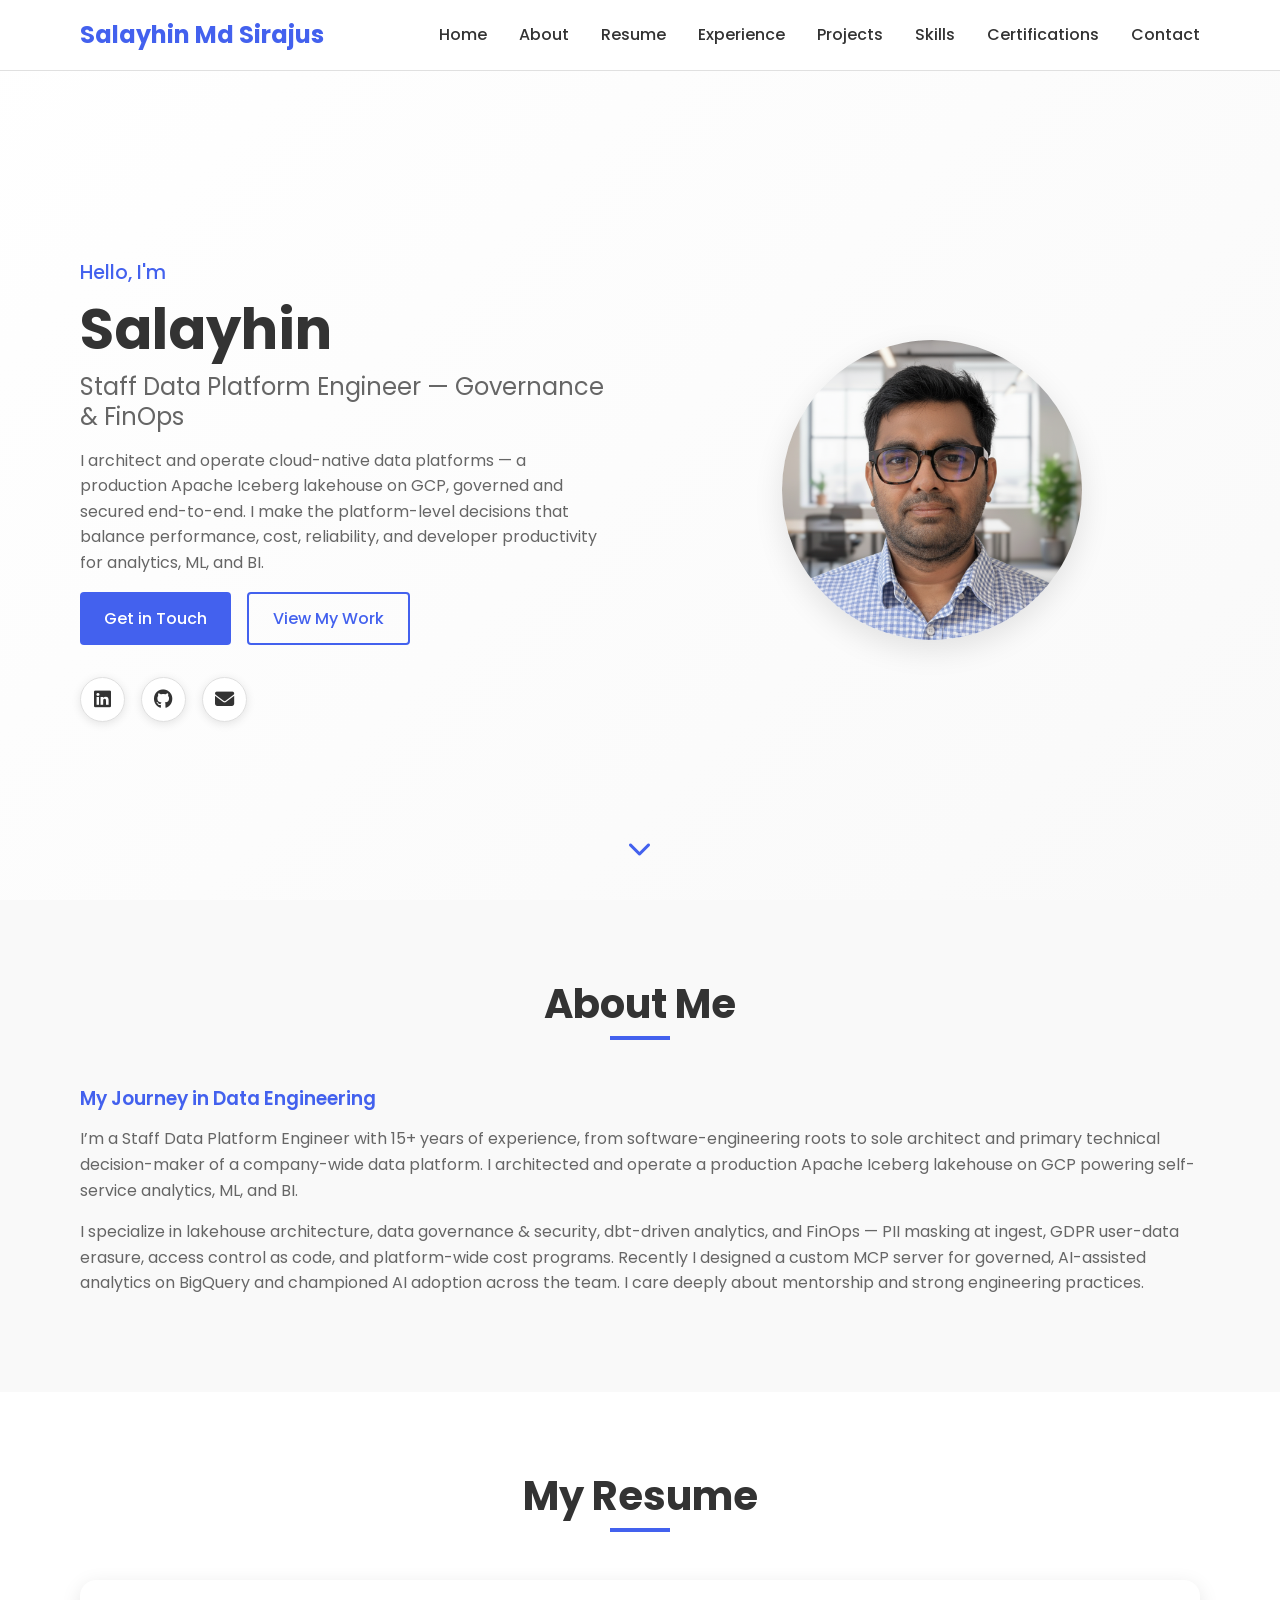
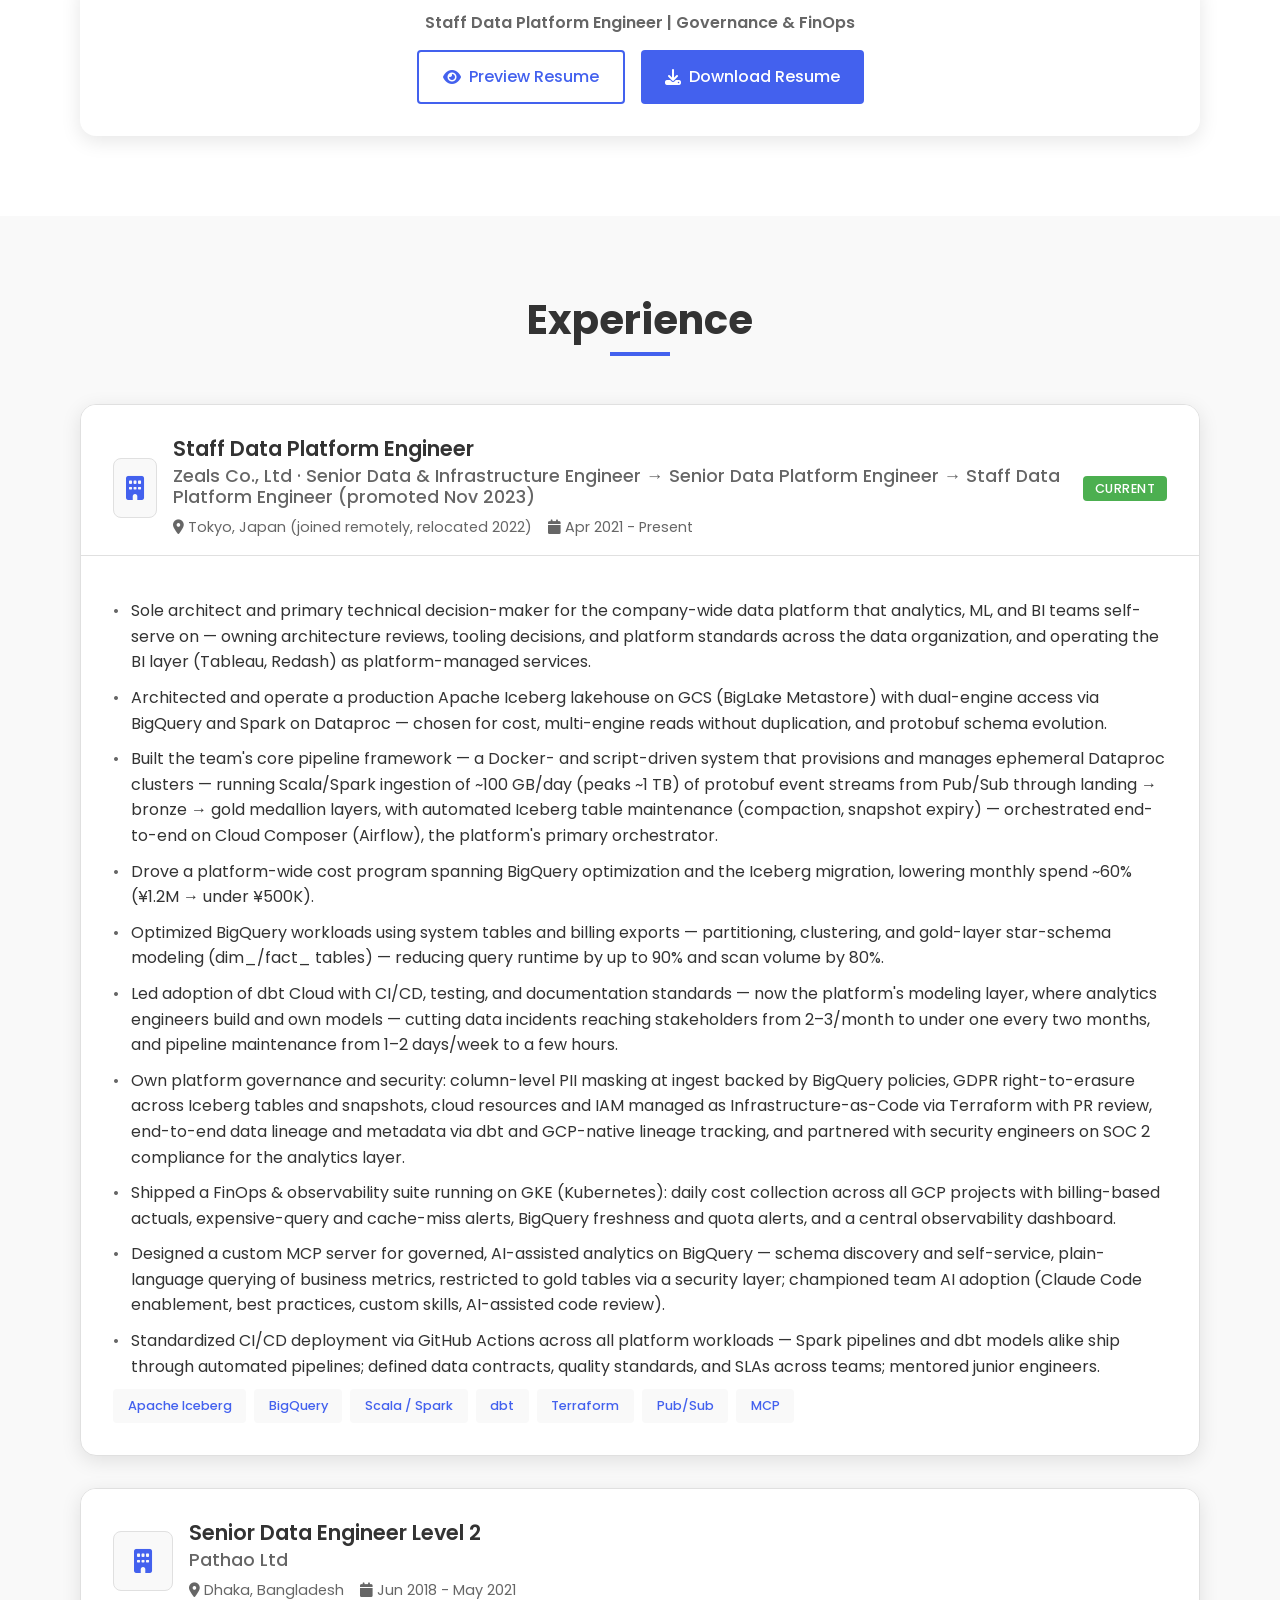
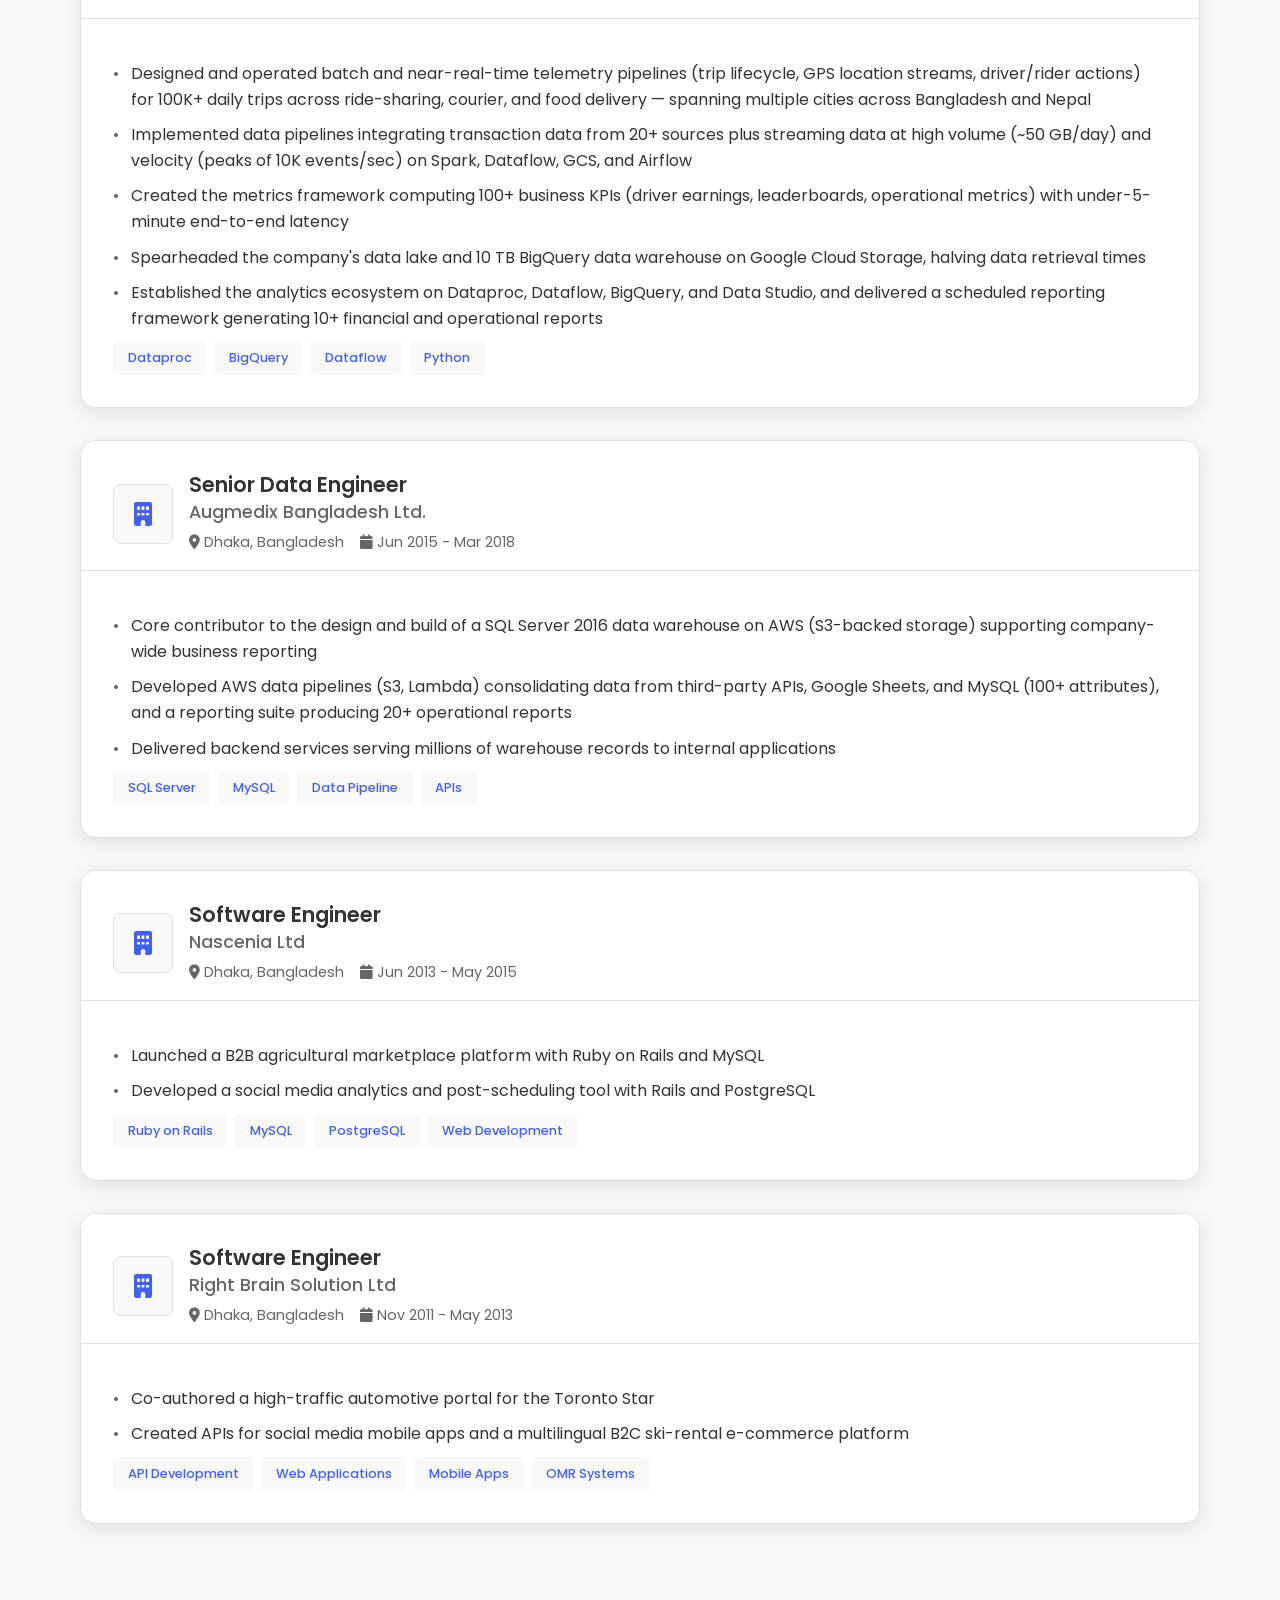
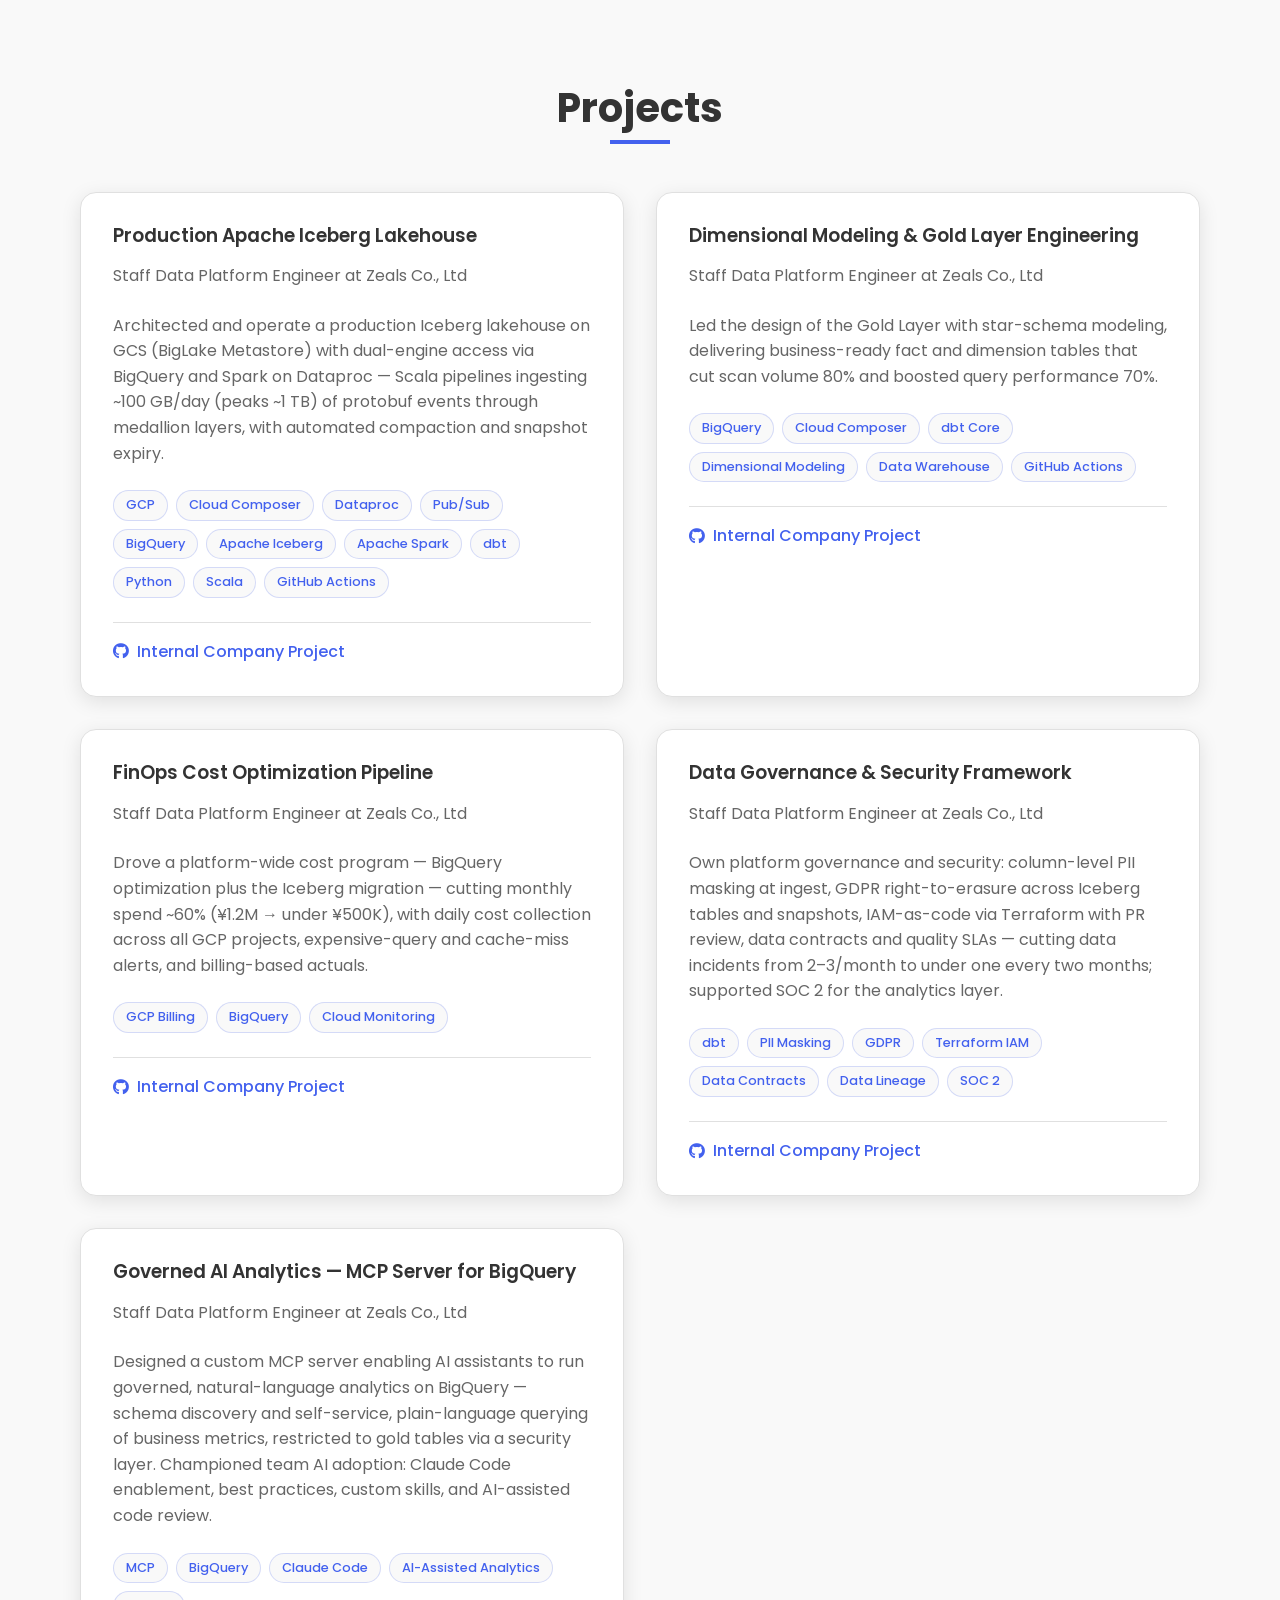
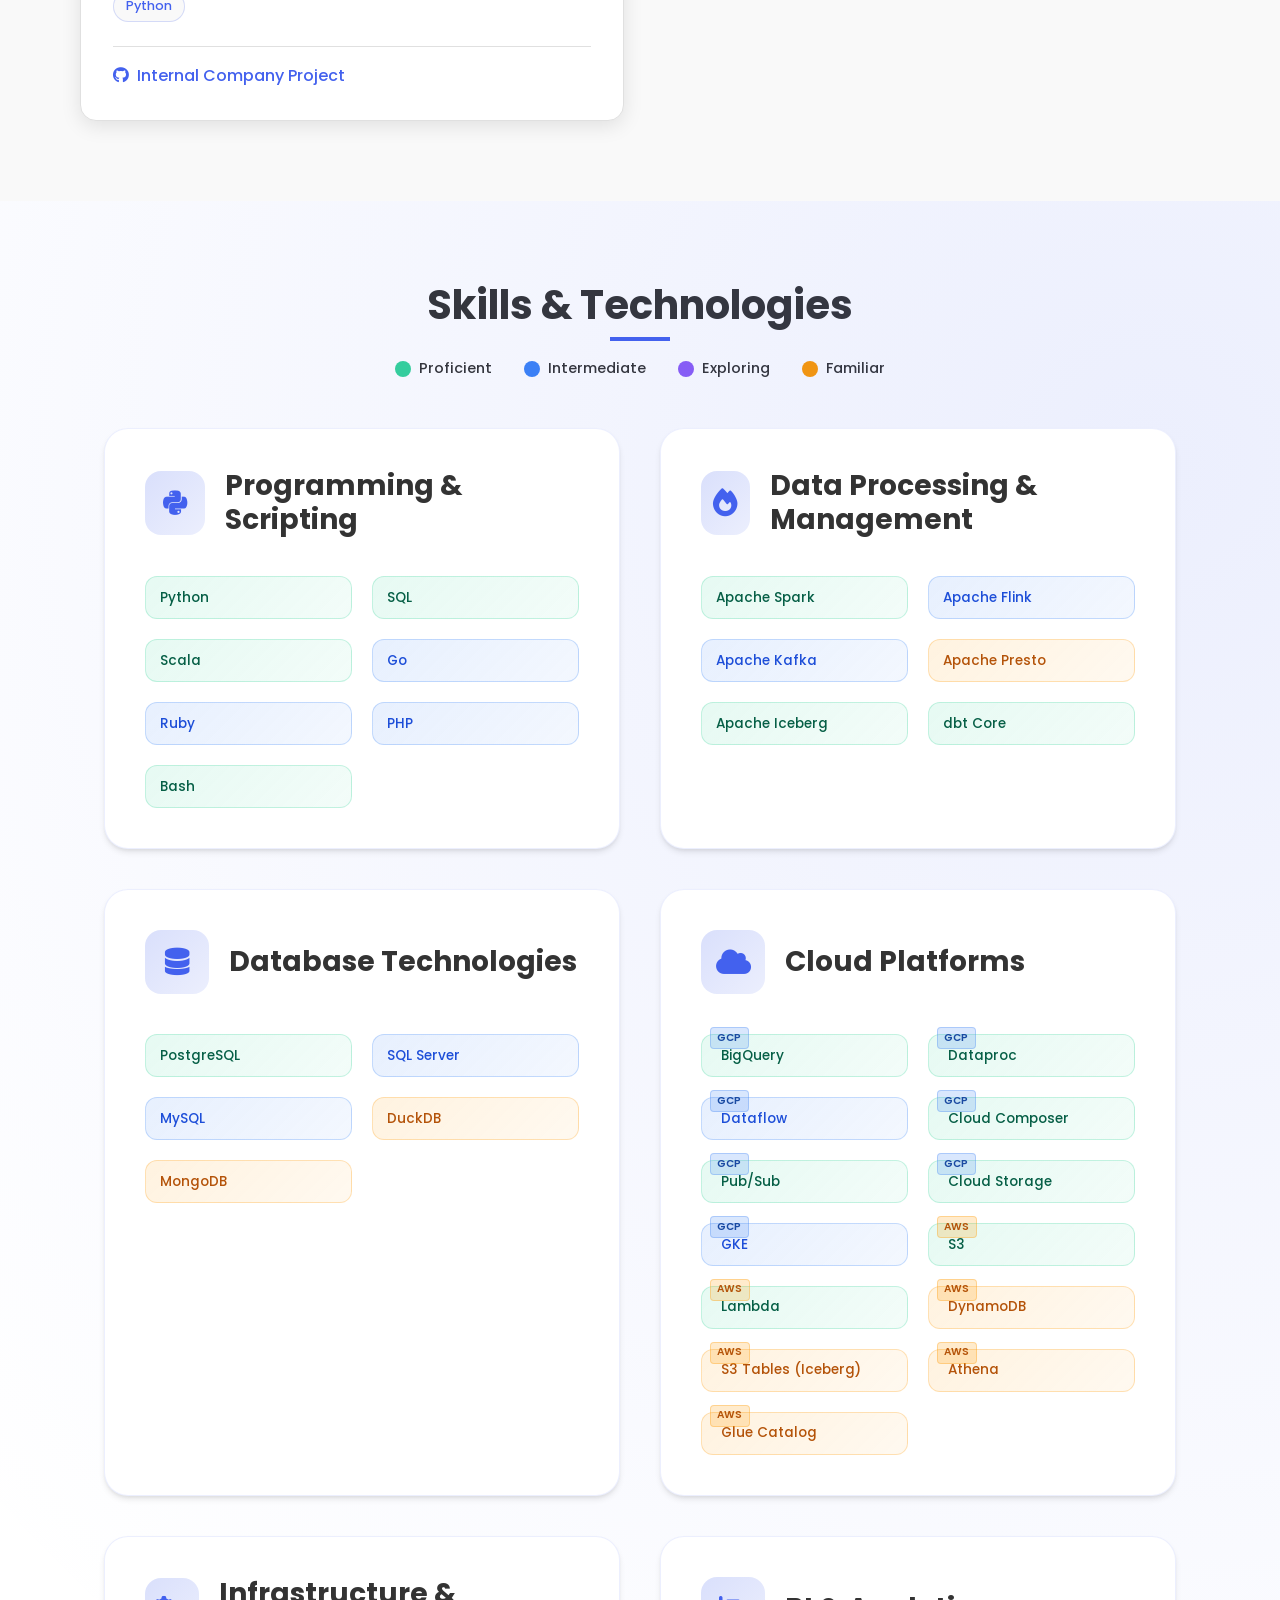
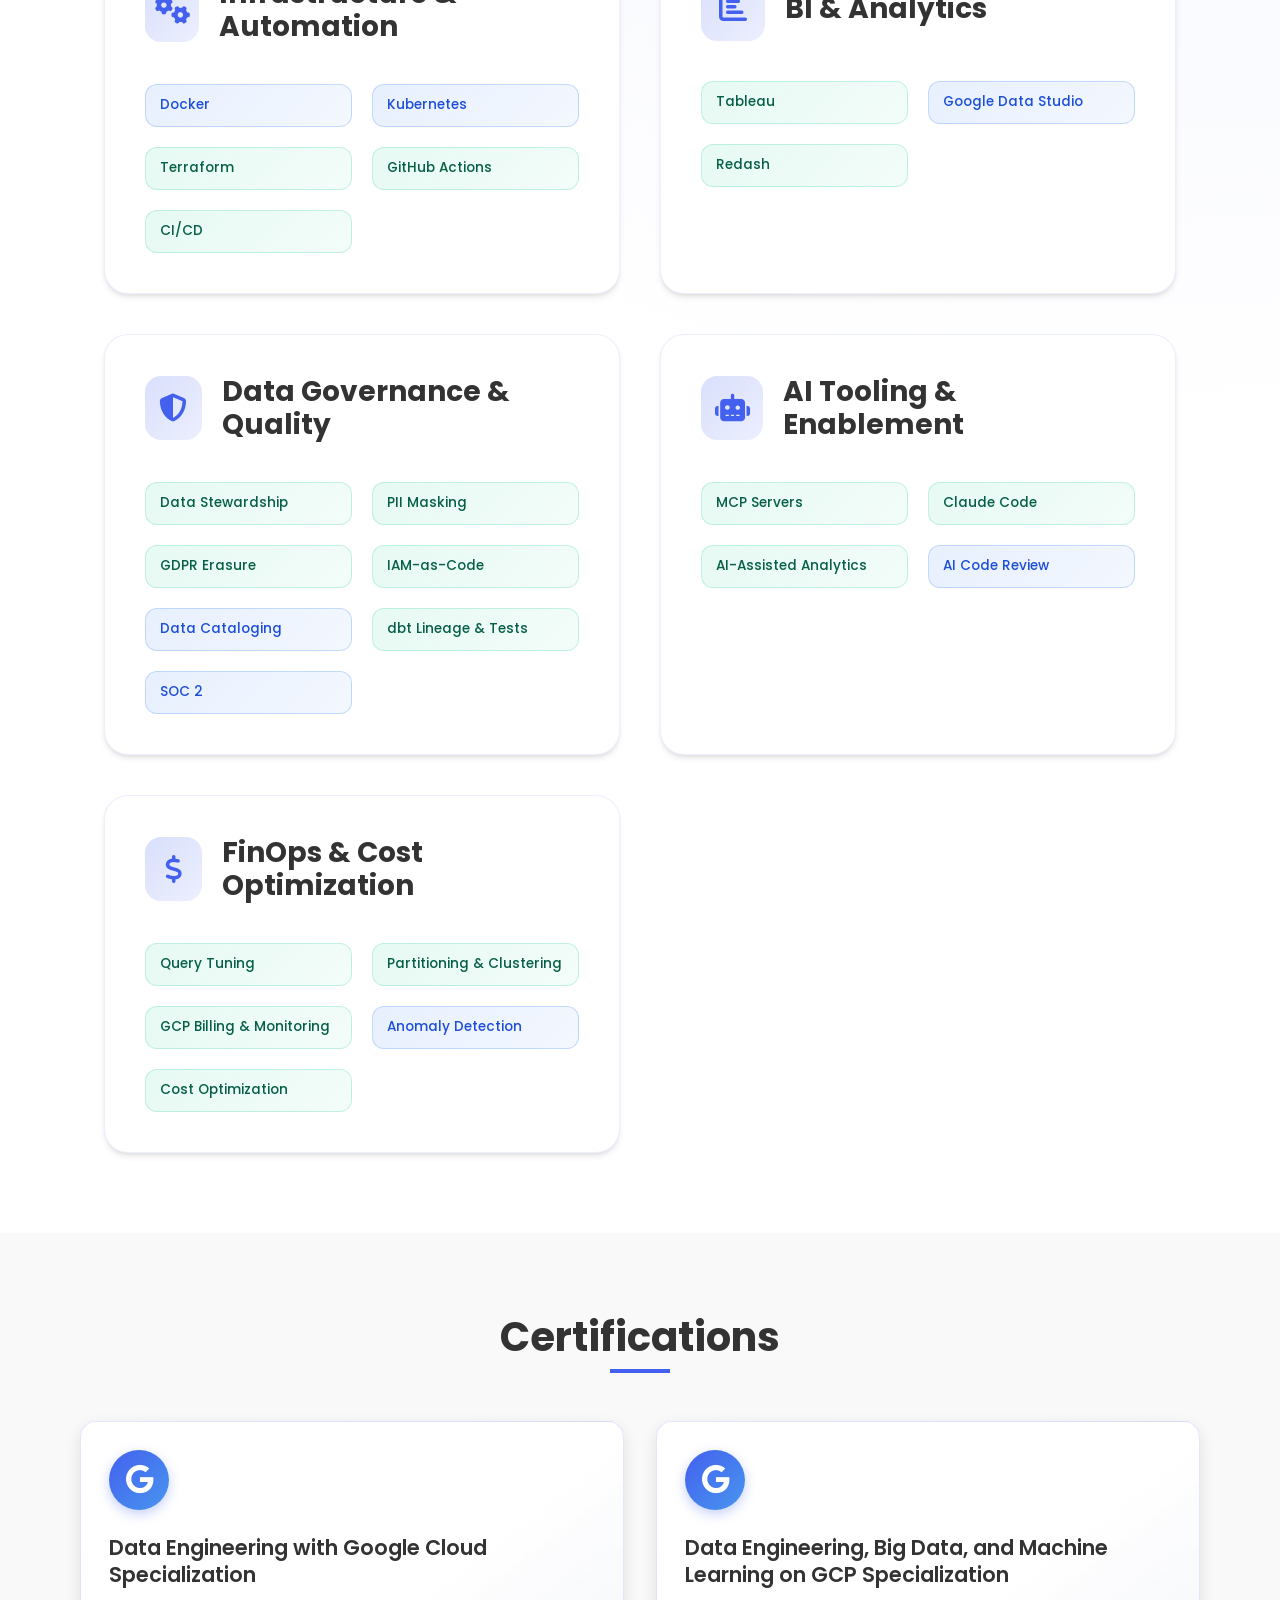
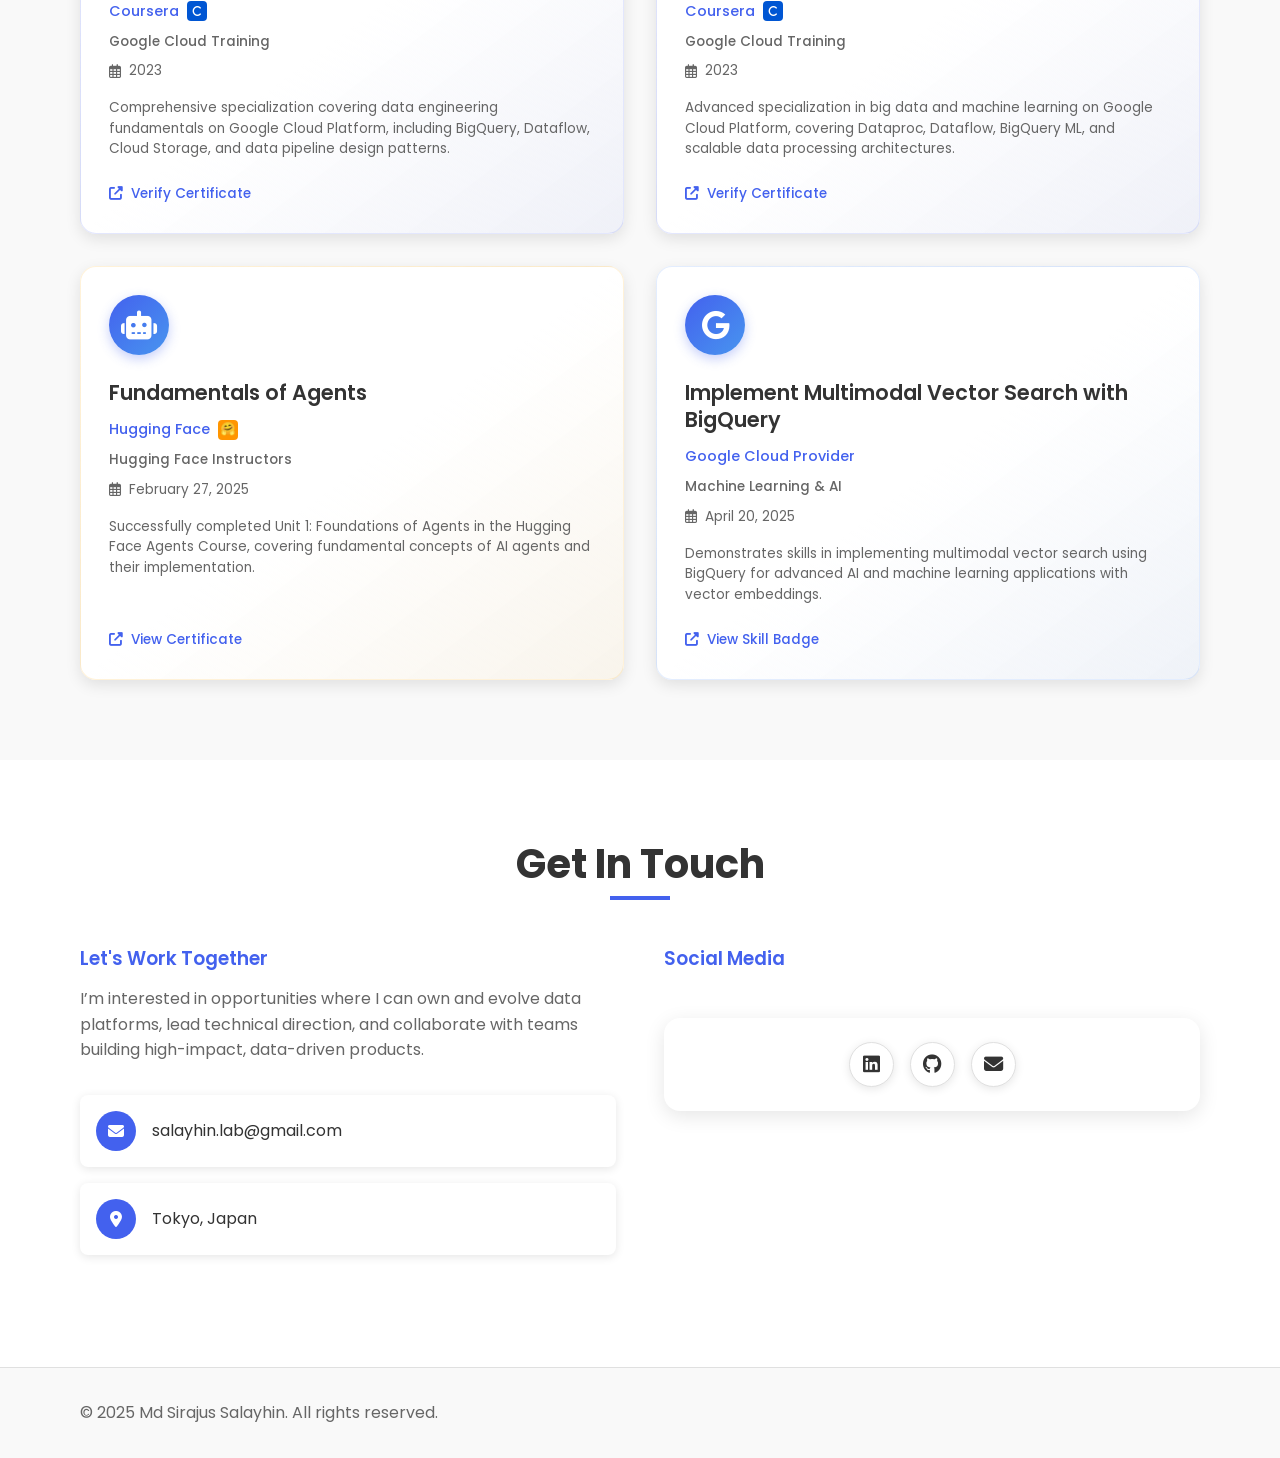
==== index.html @ dcb4131d "Retitle current role to Staff Data Platform Engineer; trim tagline" ====
<!DOCTYPE html>
<html lang="en">
<head>
    <meta charset="UTF-8">
    <meta name="viewport" content="width=device-width, initial-scale=1.0">

    <title>Salayhin Md Sirajus | Staff Data Platform Engineer — Governance & FinOps</title>

    <!-- Meta Description for SEO -->
    <meta name="description" content="Staff Data Platform Engineer with 15+ years of experience — architect of a production Apache Iceberg lakehouse on GCP, data governance and security, FinOps, and AI-assisted analytics with MCP.">

    <!-- Open Graph Tags for Social Sharing -->
    <meta property="og:title" content="Salayhin Md Sirajus | Staff Data Platform Engineer — Governance & FinOps">
    <meta property="og:description" content="Staff Data Platform Engineer with 15+ years of experience — architect of a production Apache Iceberg lakehouse on GCP, data governance and security, FinOps, and AI-assisted analytics with MCP.">
    <meta property="og:type" content="website">

    <!-- Twitter Card Tags -->
    <meta name="twitter:card" content="summary_large_image">
    <meta name="twitter:title" content="Salayhin Md Sirajus | Staff Data Platform Engineer — Governance & FinOps">
    <meta name="twitter:description" content="Staff Data Platform Engineer — architect of a production Apache Iceberg lakehouse on GCP, data governance and security, FinOps, and AI-assisted analytics with MCP.">

    <!-- Favicon -->
    <link rel="icon" href="data:image/svg+xml,<svg xmlns=%22http://www.w3.org/2000/svg%22 viewBox=%220 0 100 100%22><text y=%22.9em%22 font-size=%2290%22>💼</text></svg>">

    <!-- Font Awesome -->
    <link rel="stylesheet" href="https://cdnjs.cloudflare.com/ajax/libs/font-awesome/6.4.0/css/all.min.css">

    <!-- Google Fonts -->
    <link href="https://fonts.googleapis.com/css2?family=Poppins:wght@300;400;500;600;700&family=Roboto:wght@300;400;500;700&display=swap" rel="stylesheet">

    <!-- Custom CSS -->
    <link rel="stylesheet" href="style.css">
</head>

<body>
    <header class="header">
        <nav class="nav">
            <div class="container">
                <div class="nav-content">
                    <div class="nav-logo">
                        <a href="#home">Salayhin Md Sirajus</a>
                    </div>
                    <div class="nav-links">
                        <a href="#home">Home</a>
                        <a href="#about">About</a>
                        <a href="#resume">Resume</a>
                        <a href="#experience">Experience</a>
                        <a href="#projects">Projects</a>
                        <a href="#skills">Skills</a>
                        <a href="#certifications">Certifications</a>
                        <a href="#contact">Contact</a>
                    </div>
                    <div class="nav-toggle">
                        <span></span>
                        <span></span>
                        <span></span>
                    </div>
                </div>
            </div>
        </nav>
    </header>

    <section class="hero" id="home">
        <div class="container">
            <div class="hero-content">
                <div class="hero-text">
                    <p class="hero-greeting">Hello, I'm</p>
                    <h1 class="hero-name">Salayhin</h1>
                    <h2 class="hero-title">Staff Data Platform Engineer — Governance & FinOps</h2>
                    <p class="hero-description">I architect and operate cloud-native data platforms — a production Apache Iceberg lakehouse on GCP, governed and secured end-to-end. I make the platform-level decisions that balance performance, cost, reliability, and developer productivity for analytics, ML, and BI.</p>
                    <div class="hero-cta">
                        <a href="#contact" class="btn btn-primary">Get in Touch</a>
                        <a href="#projects" class="btn btn-secondary">View My Work</a>
                    </div>
                    <div class="social-links">
                        <a href="https://linkedin.com/in/salayhin" class="social-link" aria-label="LinkedIn" target="_blank">
                            <i class="fab fa-linkedin"></i>
                        </a>
                        <a href="https://github.com/salayhin" class="social-link" aria-label="GitHub" target="_blank">
                            <i class="fab fa-github"></i>
                        </a>
                        <a href="mailto:salayhin.lab@gmail.com" class="social-link" aria-label="Email" target="_blank">
                            <i class="fas fa-envelope"></i>
                        </a>
                    </div>
                </div>
                <div class="hero-image">
                    <div class="profile-image-container">
                        <div class="profile-placeholder">
                            <img src="img/salayhin.png" alt="Md Sirajus Salayhin" style="width: 100%; height: 100%; object-fit: cover;">
                        </div>
                    </div>
                </div>
            </div>
        </div>
        <div class="scroll-down">
            <a href="#about" aria-label="Scroll down">
                <i class="fas fa-chevron-down"></i>
            </a>
        </div>
    </section>

    <section class="about section" id="about">
        <div class="container">
            <div class="section-heading">
                <h2 class="section-title">About Me</h2>
                <div class="underline"></div>
            </div>
            <div class="about-content">
                <div class="about-text">
                    <h3>My Journey in Data Engineering</h3>
                    <p>I’m a Staff Data Platform Engineer with 15+ years of experience, from software-engineering roots to sole architect and primary technical decision-maker of a company-wide data platform. I architected and operate a production Apache Iceberg lakehouse on GCP powering self-service analytics, ML, and BI.</p>
                    <p>I specialize in lakehouse architecture, data governance &amp; security, dbt-driven analytics, and FinOps — PII masking at ingest, GDPR user-data erasure, access control as code, and platform-wide cost programs. Recently I designed a custom MCP server for governed, AI-assisted analytics on BigQuery and championed AI adoption across the team. I care deeply about mentorship and strong engineering practices.</p>
                </div>
            </div>
        </div>
    </section>

    <section class="resume section" id="resume">
        <div class="container">
            <div class="section-heading">
                <h2 class="section-title">My Resume</h2>
                <div class="underline"></div>
            </div>
            <div class="resume-simple">
                <div class="resume-header">
                    <p class="resume-tagline">Staff Data Platform Engineer | Governance &amp; FinOps</p>
                    <div class="resume-actions">
                        <a href="resume/Md_Sirajus_Salayhin_Data_Platform_Engineer.pdf" target="_blank" class="btn btn-secondary open-pdf-modal" data-modal-title="Resume Preview">
                            <i class="fas fa-eye"></i>
                            Preview Resume
                        </a>
                        <a href="resume/Md_Sirajus_Salayhin_Data_Platform_Engineer.pdf" class="btn btn-primary" target="_blank">
                            <i class="fas fa-download"></i>
                            Download Resume
                        </a>
                    </div>
                </div>
            </div>
        </div>
    </section>

    <section class="experience section" id="experience">
        <div class="container">
            <div class="section-heading">
                <h2 class="section-title">Experience</h2>
                <div class="underline"></div>
            </div>
            <div class="experience-grid">
                <!-- Current Position -->
                <div class="experience-card">
                    <div class="experience-header">
                        <div class="company-info">
                            <div class="company-logo">
                                <i class="fas fa-building"></i>
                            </div>
                            <div class="company-details">
                                <h3>Staff Data Platform Engineer</h3>
                                <h4>Zeals Co., Ltd · Senior Data &amp; Infrastructure Engineer → Senior Data Platform Engineer → Staff Data Platform Engineer (promoted Nov 2023)</h4>
                                <div class="location-date">
                                    <span><i class="fas fa-map-marker-alt"></i>Tokyo, Japan (joined remotely, relocated 2022)</span>
                                    <span><i class="fas fa-calendar"></i>Apr 2021 - Present</span>
                                </div>
                            </div>
                        </div>
                        <div class="experience-status">
                            <span class="status-badge">Current</span>
                        </div>
                    </div>
                    <div class="experience-content">
                        <div class="achievements">
                            <div class="achievement">Sole architect and primary technical decision-maker for the company-wide data platform that analytics, ML, and BI teams self-serve on — owning architecture reviews, tooling decisions, and platform standards across the data organization, and operating the BI layer (Tableau, Redash) as platform-managed services.</div>
                            <div class="achievement">Architected and operate a production Apache Iceberg lakehouse on GCS (BigLake Metastore) with dual-engine access via BigQuery and Spark on Dataproc — chosen for cost, multi-engine reads without duplication, and protobuf schema evolution.</div>
                            <div class="achievement">Built the team's core pipeline framework — a Docker- and script-driven system that provisions and manages ephemeral Dataproc clusters — running Scala/Spark ingestion of ~100 GB/day (peaks ~1 TB) of protobuf event streams from Pub/Sub through landing → bronze → gold medallion layers, with automated Iceberg table maintenance (compaction, snapshot expiry) — orchestrated end-to-end on Cloud Composer (Airflow), the platform's primary orchestrator.</div>
                            <div class="achievement">Drove a platform-wide cost program spanning BigQuery optimization and the Iceberg migration, lowering monthly spend ~60% (¥1.2M → under ¥500K).</div>
                            <div class="achievement">Optimized BigQuery workloads using system tables and billing exports — partitioning, clustering, and gold-layer star-schema modeling (dim_/fact_ tables) — reducing query runtime by up to 90% and scan volume by 80%.</div>
                            <div class="achievement">Led adoption of dbt Cloud with CI/CD, testing, and documentation standards — now the platform's modeling layer, where analytics engineers build and own models — cutting data incidents reaching stakeholders from 2–3/month to under one every two months, and pipeline maintenance from 1–2 days/week to a few hours.</div>
                            <div class="achievement">Own platform governance and security: column-level PII masking at ingest backed by BigQuery policies, GDPR right-to-erasure across Iceberg tables and snapshots, cloud resources and IAM managed as Infrastructure-as-Code via Terraform with PR review, end-to-end data lineage and metadata via dbt and GCP-native lineage tracking, and partnered with security engineers on SOC 2 compliance for the analytics layer.</div>
                            <div class="achievement">Shipped a FinOps &amp; observability suite running on GKE (Kubernetes): daily cost collection across all GCP projects with billing-based actuals, expensive-query and cache-miss alerts, BigQuery freshness and quota alerts, and a central observability dashboard.</div>
                            <div class="achievement">Designed a custom MCP server for governed, AI-assisted analytics on BigQuery — schema discovery and self-service, plain-language querying of business metrics, restricted to gold tables via a security layer; championed team AI adoption (Claude Code enablement, best practices, custom skills, AI-assisted code review).</div>
                            <div class="achievement">Standardized CI/CD deployment via GitHub Actions across all platform workloads — Spark pipelines and dbt models alike ship through automated pipelines; defined data contracts, quality standards, and SLAs across teams; mentored junior engineers.</div>
                        </div>
                        <div class="tech-stack">
                            <span class="tech-tag">Apache Iceberg</span>
                            <span class="tech-tag">BigQuery</span>
                            <span class="tech-tag">Scala / Spark</span>
                            <span class="tech-tag">dbt</span>
                            <span class="tech-tag">Terraform</span>
                            <span class="tech-tag">Pub/Sub</span>
                            <span class="tech-tag">MCP</span>
                        </div>
                    </div>
                </div>

                <!-- Senior Big Data Engineer -->
                <!-- Senior Data Engineer Level 2 -->
                <div class="experience-card">
                    <div class="experience-header">
                        <div class="company-info">
                            <div class="company-logo">
                                <i class="fas fa-building"></i>
                            </div>
                            <div class="company-details">
                                <h3>Senior Data Engineer Level 2</h3>
                                <h4>Pathao Ltd</h4>
                                <div class="location-date">
                                    <span><i class="fas fa-map-marker-alt"></i>Dhaka, Bangladesh</span>
                                    <span><i class="fas fa-calendar"></i>Jun 2018 - May 2021</span>
                                </div>
                            </div>
                        </div>
                    </div>
                    <div class="experience-content">
                        <div class="achievements">
                            <div class="achievement">Designed and operated batch and near-real-time telemetry pipelines (trip lifecycle, GPS location streams, driver/rider actions) for 100K+ daily trips across ride-sharing, courier, and food delivery — spanning multiple cities across Bangladesh and Nepal</div>
                            <div class="achievement">Implemented data pipelines integrating transaction data from 20+ sources plus streaming data at high volume (~50 GB/day) and velocity (peaks of 10K events/sec) on Spark, Dataflow, GCS, and Airflow</div>
                            <div class="achievement">Created the metrics framework computing 100+ business KPIs (driver earnings, leaderboards, operational metrics) with under-5-minute end-to-end latency</div>
                            <div class="achievement">Spearheaded the company's data lake and 10 TB BigQuery data warehouse on Google Cloud Storage, halving data retrieval times</div>
                            <div class="achievement">Established the analytics ecosystem on Dataproc, Dataflow, BigQuery, and Data Studio, and delivered a scheduled reporting framework generating 10+ financial and operational reports</div>
                        </div>
                        <div class="tech-stack">
                            <span class="tech-tag">Dataproc</span>
                            <span class="tech-tag">BigQuery</span>
                            <span class="tech-tag">Dataflow</span>
                            <span class="tech-tag">Python</span>
                        </div>
                    </div>
                </div>

                <!-- Senior Data Engineer -->
                <div class="experience-card">
                    <div class="experience-header">
                        <div class="company-info">
                            <div class="company-logo">
                                <i class="fas fa-building"></i>
                            </div>
                            <div class="company-details">
                                <h3>Senior Data Engineer</h3>
                                <h4>Augmedix Bangladesh Ltd.</h4>
                                <div class="location-date">
                                    <span><i class="fas fa-map-marker-alt"></i>Dhaka, Bangladesh</span>
                                    <span><i class="fas fa-calendar"></i>Jun 2015 - Mar 2018</span>
                                </div>
                            </div>
                        </div>
                    </div>
                    <div class="experience-content">
                        <div class="achievements">
                            <div class="achievement">Core contributor to the design and build of a SQL Server 2016 data warehouse on AWS (S3-backed storage) supporting company-wide business reporting</div>
                            <div class="achievement">Developed AWS data pipelines (S3, Lambda) consolidating data from third-party APIs, Google Sheets, and MySQL (100+ attributes), and a reporting suite producing 20+ operational reports</div>
                            <div class="achievement">Delivered backend services serving millions of warehouse records to internal applications</div>
                        </div>
                        <div class="tech-stack">
                            <span class="tech-tag">SQL Server</span>
                            <span class="tech-tag">MySQL</span>
                            <span class="tech-tag">Data Pipeline</span>
                            <span class="tech-tag">APIs</span>
                        </div>
                    </div>
                </div>

                <!-- Software Engineer - Nascenia -->
                <div class="experience-card">
                    <div class="experience-header">
                        <div class="company-info">
                            <div class="company-logo">
                                <i class="fas fa-building"></i>
                            </div>
                            <div class="company-details">
                                <h3>Software Engineer</h3>
                                <h4>Nascenia Ltd</h4>
                                <div class="location-date">
                                    <span><i class="fas fa-map-marker-alt"></i>Dhaka, Bangladesh</span>
                                    <span><i class="fas fa-calendar"></i>Jun 2013 - May 2015</span>
                                </div>
                            </div>
                        </div>
                    </div>
                    <div class="experience-content">
                        <div class="achievements">
                            <div class="achievement">Launched a B2B agricultural marketplace platform with Ruby on Rails and MySQL</div>
                            <div class="achievement">Developed a social media analytics and post-scheduling tool with Rails and PostgreSQL</div>
                        </div>
                        <div class="tech-stack">
                            <span class="tech-tag">Ruby on Rails</span>
                            <span class="tech-tag">MySQL</span>
                            <span class="tech-tag">PostgreSQL</span>
                            <span class="tech-tag">Web Development</span>
                        </div>
                    </div>
                </div>

                <!-- Software Engineer - Right Brain -->
                <div class="experience-card">
                    <div class="experience-header">
                        <div class="company-info">
                            <div class="company-logo">
                                <i class="fas fa-building"></i>
                            </div>
                            <div class="company-details">
                                <h3>Software Engineer</h3>
                                <h4>Right Brain Solution Ltd</h4>
                                <div class="location-date">
                                    <span><i class="fas fa-map-marker-alt"></i>Dhaka, Bangladesh</span>
                                    <span><i class="fas fa-calendar"></i>Nov 2011 - May 2013</span>
                                </div>
                            </div>
                        </div>
                    </div>
                    <div class="experience-content">
                        <div class="achievements">
                            <div class="achievement">Co-authored a high-traffic automotive portal for the Toronto Star</div>
                            <div class="achievement">Created APIs for social media mobile apps and a multilingual B2C ski-rental e-commerce platform</div>
                        </div>
                        <div class="tech-stack">
                            <span class="tech-tag">API Development</span>
                            <span class="tech-tag">Web Applications</span>
                            <span class="tech-tag">Mobile Apps</span>
                            <span class="tech-tag">OMR Systems</span>
                        </div>
                    </div>
                </div>
            </div>
        </div>
    </section>

    <section class="projects section" id="projects">
        <div class="container">
            <div class="section-heading">
                <h2 class="section-title">Projects</h2>
                <div class="underline"></div>
            </div>
            <div class="projects-grid">
                <div class="project-card">
                    <div class="project-content">
                        <h3>Production Apache Iceberg Lakehouse</h3>
                        <p class="section-subtitle">Staff Data Platform Engineer at Zeals Co., Ltd</p>
                        <p>Architected and operate a production Iceberg lakehouse on GCS (BigLake Metastore) with dual-engine access via BigQuery and Spark on Dataproc — Scala pipelines ingesting ~100 GB/day (peaks ~1 TB) of protobuf events through medallion layers, with automated compaction and snapshot expiry.</p>
                        <div class="project-tech">
                            <span class="tech-tag">GCP</span>
                            <span class="tech-tag">Cloud Composer</span>
                            <span class="tech-tag">Dataproc</span>
                            <span class="tech-tag">Pub/Sub</span>
                            <span class="tech-tag">BigQuery</span>
                            <span class="tech-tag">Apache Iceberg</span>
                            <span class="tech-tag">Apache Spark</span>
                            <span class="tech-tag">dbt</span>
                            <span class="tech-tag">Python</span>
                            <span class="tech-tag">Scala</span>
                            <span class="tech-tag">GitHub Actions</span>
                        </div>
                        <div class="project-links">
                            <a href="#" class="project-link">
                                <i class="fab fa-github"></i>
                                Internal Company Project
                            </a>
                        </div>
                    </div>
                </div>

                <div class="project-card">
                    <div class="project-content">
                        <h3>Dimensional Modeling & Gold Layer Engineering</h3>
                        <p class="section-subtitle">Staff Data Platform Engineer at Zeals Co., Ltd</p>
                        <p>Led the design of the Gold Layer with star-schema modeling, delivering business-ready fact and dimension tables that cut scan volume 80% and boosted query performance 70%.</p>
                        <div class="project-tech">
                            <span class="tech-tag">BigQuery</span>
                            <span class="tech-tag">Cloud Composer</span>
                            <span class="tech-tag">dbt Core</span>
                            <span class="tech-tag">Dimensional Modeling</span>
                            <span class="tech-tag">Data Warehouse</span>
                            <span class="tech-tag">GitHub Actions</span>
                        </div>
                        <div class="project-links">
                            <a href="#" class="project-link">
                                <i class="fab fa-github"></i>
                                Internal Company Project
                            </a>
                        </div>
                    </div>
                </div>

                <div class="project-card">
                    <div class="project-content">
                        <h3>FinOps Cost Optimization Pipeline</h3>
                        <p class="section-subtitle">Staff Data Platform Engineer at Zeals Co., Ltd</p>
                        <p>Drove a platform-wide cost program — BigQuery optimization plus the Iceberg migration — cutting monthly spend ~60% (¥1.2M → under ¥500K), with daily cost collection across all GCP projects, expensive-query and cache-miss alerts, and billing-based actuals.</p>
                        <div class="project-tech">
                            <span class="tech-tag">GCP Billing</span>
                            <span class="tech-tag">BigQuery</span>
                            <span class="tech-tag">Cloud Monitoring</span>
                        </div>
                        <div class="project-links">
                            <a href="#" class="project-link">
                                <i class="fab fa-github"></i>
                                Internal Company Project
                            </a>
                        </div>
                    </div>
                </div>

                <div class="project-card">
                    <div class="project-content">
                        <h3>Data Governance & Security Framework</h3>
                        <p class="section-subtitle">Staff Data Platform Engineer at Zeals Co., Ltd</p>
                        <p>Own platform governance and security: column-level PII masking at ingest, GDPR right-to-erasure across Iceberg tables and snapshots, IAM-as-code via Terraform with PR review, data contracts and quality SLAs — cutting data incidents from 2–3/month to under one every two months; supported SOC 2 for the analytics layer.</p>
                        <div class="project-tech">
                            <span class="tech-tag">dbt</span>
                            <span class="tech-tag">PII Masking</span>
                            <span class="tech-tag">GDPR</span>
                            <span class="tech-tag">Terraform IAM</span>
                            <span class="tech-tag">Data Contracts</span>
                            <span class="tech-tag">Data Lineage</span>
                            <span class="tech-tag">SOC 2</span>
                        </div>
                        <div class="project-links">
                            <a href="#" class="project-link">
                                <i class="fab fa-github"></i>
                                Internal Company Project
                            </a>
                        </div>
                    </div>
                </div>

                <div class="project-card">
                    <div class="project-content">
                        <h3>Governed AI Analytics — MCP Server for BigQuery</h3>
                        <p class="section-subtitle">Staff Data Platform Engineer at Zeals Co., Ltd</p>
                        <p>Designed a custom MCP server enabling AI assistants to run governed, natural-language analytics on BigQuery — schema discovery and self-service, plain-language querying of business metrics, restricted to gold tables via a security layer. Championed team AI adoption: Claude Code enablement, best practices, custom skills, and AI-assisted code review.</p>
                        <div class="project-tech">
                            <span class="tech-tag">MCP</span>
                            <span class="tech-tag">BigQuery</span>
                            <span class="tech-tag">Claude Code</span>
                            <span class="tech-tag">AI-Assisted Analytics</span>
                            <span class="tech-tag">Python</span>
                        </div>
                        <div class="project-links">
                            <a href="#" class="project-link">
                                <i class="fab fa-github"></i>
                                Internal Company Project
                            </a>
                        </div>
                    </div>
                </div>
            </div>
        </div>
    </section>

    <section class="skills section" id="skills">
        <div class="container">
            <div class="section-heading">
                <h2 class="section-title">Skills & Technologies</h2>
                <div class="underline"></div>
                <div class="skill-legend">
                    <div class="legend-item">
                        <span class="legend-color proficient"></span>
                        <span class="legend-text">Proficient</span>
                    </div>
                    <div class="legend-item">
                        <span class="legend-color intermediate"></span>
                        <span class="legend-text">Intermediate</span>
                    </div>
                    <div class="legend-item">
                        <span class="legend-color exploring"></span>
                        <span class="legend-text">Exploring</span>
                    </div>
                    <div class="legend-item">
                        <span class="legend-color familiar"></span>
                        <span class="legend-text">Familiar</span>
                    </div>
                </div>
            </div>
            <div class="skills-content">
                <!-- Programming & Scripting -->
                <div class="skills-category">
                    <div class="category-header">
                        <div class="category-icon">
                            <i class="fab fa-python"></i>
                        </div>
                        <h3>Programming & Scripting</h3>
                    </div>
                    <div class="skills-tag-cloud">
                        <span class="skill-tag" data-level="proficient">Python</span>
                        <span class="skill-tag" data-level="proficient">SQL</span>
                        <span class="skill-tag" data-level="proficient">Scala</span>
                        <span class="skill-tag" data-level="intermediate">Go</span>
                        <span class="skill-tag" data-level="intermediate">Ruby</span>
                        <span class="skill-tag" data-level="intermediate">PHP</span>
                        <span class="skill-tag" data-level="proficient">Bash</span>
                    </div>
                </div>

                <!-- Data Processing -->
                <div class="skills-category">
                    <div class="category-header">
                        <div class="category-icon">
                            <i class="fas fa-fire"></i>
                        </div>
                        <h3>Data Processing & Management</h3>
                    </div>
                    <div class="skills-tag-cloud">
                        <span class="skill-tag" data-level="proficient">Apache Spark</span>
                        <span class="skill-tag" data-level="intermediate">Apache Flink</span>
                        <span class="skill-tag" data-level="intermediate">Apache Kafka</span>
                        <span class="skill-tag" data-level="familiar">Apache Presto</span>
                        <span class="skill-tag" data-level="proficient">Apache Iceberg</span>
                        <span class="skill-tag" data-level="proficient">dbt Core</span>
                    </div>
                </div>

                <!-- Database Technologies -->
                <div class="skills-category">
                    <div class="category-header">
                        <div class="category-icon">
                            <i class="fas fa-database"></i>
                        </div>
                        <h3>Database Technologies</h3>
                    </div>
                    <div class="skills-tag-cloud">
                        <span class="skill-tag" data-level="proficient">PostgreSQL</span>
                        <span class="skill-tag" data-level="intermediate">SQL Server</span>
                        <span class="skill-tag" data-level="intermediate">MySQL</span>
                        <span class="skill-tag" data-level="familiar">DuckDB</span>
                        <span class="skill-tag" data-level="familiar">MongoDB</span>
                    </div>
                </div>

                <!-- Cloud Platforms -->
                <div class="skills-category">
                    <div class="category-header">
                        <div class="category-icon">
                            <i class="fas fa-cloud"></i>
                        </div>
                        <h3>Cloud Platforms</h3>
                    </div>
                    <div class="skills-tag-cloud">
                        <span class="skill-tag gcp-service" data-level="proficient">BigQuery</span>
                        <span class="skill-tag gcp-service" data-level="proficient">Dataproc</span>
                        <span class="skill-tag gcp-service" data-level="intermediate">Dataflow</span>
                        <span class="skill-tag gcp-service" data-level="proficient">Cloud Composer</span>
                        <span class="skill-tag gcp-service" data-level="proficient">Pub/Sub</span>
                        <span class="skill-tag gcp-service" data-level="proficient">Cloud Storage</span>
                        <span class="skill-tag gcp-service" data-level="intermediate">GKE</span>
                        <span class="skill-tag aws-service" data-level="proficient">S3</span>
                        <span class="skill-tag aws-service" data-level="proficient">Lambda</span>
                        <span class="skill-tag aws-service" data-level="familiar">DynamoDB</span>
                        <span class="skill-tag aws-service" data-level="familiar">S3 Tables (Iceberg)</span>
                        <span class="skill-tag aws-service" data-level="familiar">Athena</span>
                        <span class="skill-tag aws-service" data-level="familiar">Glue Catalog</span>
                    </div>
                </div>

                <!-- Infrastructure & Automation -->
                <div class="skills-category">
                    <div class="category-header">
                        <div class="category-icon">
                            <i class="fas fa-cogs"></i>
                        </div>
                        <h3>Infrastructure & Automation</h3>
                    </div>
                    <div class="skills-tag-cloud">
                        <span class="skill-tag" data-level="intermediate">Docker</span>
                        <span class="skill-tag" data-level="intermediate">Kubernetes</span>
                        <span class="skill-tag" data-level="proficient">Terraform</span>
                        <span class="skill-tag" data-level="proficient">GitHub Actions</span>
                        <span class="skill-tag" data-level="proficient">CI/CD</span>
                    </div>
                </div>

                <!-- BI & Analytics -->
                <div class="skills-category">
                    <div class="category-header">
                        <div class="category-icon">
                            <i class="fas fa-chart-bar"></i>
                        </div>
                        <h3>BI & Analytics</h3>
                    </div>
                    <div class="skills-tag-cloud">
                        <span class="skill-tag" data-level="proficient">Tableau</span>
                        <span class="skill-tag" data-level="intermediate">Google Data Studio</span>
                        <span class="skill-tag" data-level="proficient">Redash</span>
                    </div>
                </div>

                <!-- Data Governance -->
                <div class="skills-category">
                    <div class="category-header">
                        <div class="category-icon">
                            <i class="fas fa-shield-alt"></i>
                        </div>
                        <h3>Data Governance & Quality</h3>
                    </div>
                    <div class="skills-tag-cloud">
                        <span class="skill-tag" data-level="proficient">Data Stewardship</span>
                        <span class="skill-tag" data-level="proficient">PII Masking</span>
                        <span class="skill-tag" data-level="proficient">GDPR Erasure</span>
                        <span class="skill-tag" data-level="proficient">IAM-as-Code</span>
                        <span class="skill-tag" data-level="intermediate">Data Cataloging</span>
                        <span class="skill-tag" data-level="proficient">dbt Lineage & Tests</span>
                        <span class="skill-tag" data-level="intermediate">SOC 2</span>
                    </div>
                </div>

                <!-- AI Tooling -->
                <div class="skills-category">
                    <div class="category-header">
                        <div class="category-icon">
                            <i class="fas fa-robot"></i>
                        </div>
                        <h3>AI Tooling & Enablement</h3>
                    </div>
                    <div class="skills-tag-cloud">
                        <span class="skill-tag" data-level="proficient">MCP Servers</span>
                        <span class="skill-tag" data-level="proficient">Claude Code</span>
                        <span class="skill-tag" data-level="proficient">AI-Assisted Analytics</span>
                        <span class="skill-tag" data-level="intermediate">AI Code Review</span>
                    </div>
                </div>

                <!-- FinOps -->
                <div class="skills-category">
                    <div class="category-header">
                        <div class="category-icon">
                            <i class="fas fa-dollar-sign"></i>
                        </div>
                        <h3>FinOps & Cost Optimization</h3>
                    </div>
                    <div class="skills-tag-cloud">
                        <span class="skill-tag" data-level="proficient">Query Tuning</span>
                        <span class="skill-tag" data-level="proficient">Partitioning & Clustering</span>
                        <span class="skill-tag" data-level="proficient">GCP Billing & Monitoring</span>
                        <span class="skill-tag" data-level="intermediate">Anomaly Detection</span>
                        <span class="skill-tag" data-level="proficient">Cost Optimization</span>
                    </div>
                </div>
            </div>
        </div>
    </section>

    <section class="certifications section" id="certifications">
        <div class="container">
            <div class="section-heading">
                <h2 class="section-title">Certifications</h2>
                <div class="underline"></div>
            </div>
            <div class="certifications-grid">
                <div class="cert-card coursera-cert">
                    <div class="cert-icon">
                        <i class="fab fa-google"></i>
                    </div>
                    <div class="cert-content">
                        <h3 class="cert-title">Data Engineering with Google Cloud Specialization</h3>
                        <p class="cert-issuer">Coursera <span class="cert-logo-badge coursera-badge"><i class="fa-solid fa-c"></i></span></p>
                        <p class="cert-provider">Google Cloud Training</p>
                        <p class="cert-date"><i class="far fa-calendar-alt"></i> 2023</p>
                        <p class="cert-description">Comprehensive specialization covering data engineering fundamentals on Google Cloud Platform, including BigQuery, Dataflow, Cloud Storage, and data pipeline design patterns.</p>
                        <a href="https://www.coursera.org/account/accomplishments/specialization/certificate/MQRYP6DEBYBE" class="cert-link" target="_blank"><i class="fas fa-external-link-alt"></i> Verify Certificate</a>
                    </div>
                </div>

                <div class="cert-card coursera-cert">
                    <div class="cert-icon">
                        <i class="fab fa-google"></i>
                    </div>
                    <div class="cert-content">
                        <h3 class="cert-title">Data Engineering, Big Data, and Machine Learning on GCP Specialization</h3>
                        <p class="cert-issuer">Coursera <span class="cert-logo-badge coursera-badge"><i class="fa-solid fa-c"></i></span></p>
                        <p class="cert-provider">Google Cloud Training</p>
                        <p class="cert-date"><i class="far fa-calendar-alt"></i> 2023</p>
                        <p class="cert-description">Advanced specialization in big data and machine learning on Google Cloud Platform, covering Dataproc, Dataflow, BigQuery ML, and scalable data processing architectures.</p>
                        <a href="https://www.coursera.org/account/accomplishments/specialization/certificate/AAQ4TJYJCSDY" class="cert-link" target="_blank"><i class="fas fa-external-link-alt"></i> Verify Certificate</a>
                    </div>
                </div>

                <div class="cert-card huggingface-cert">
                    <div class="cert-icon">
                        <i class="fas fa-robot"></i>
                    </div>
                    <div class="cert-content">
                        <h3 class="cert-title">Fundamentals of Agents</h3>
                        <p class="cert-issuer">Hugging Face <span class="cert-logo-badge huggingface-badge">🤗</span></p>
                        <p class="cert-provider">Hugging Face Instructors</p>
                        <p class="cert-date"><i class="far fa-calendar-alt"></i> February 27, 2025</p>
                        <p class="cert-description">Successfully completed Unit 1: Foundations of Agents in the Hugging Face Agents Course, covering fundamental concepts of AI agents and their implementation.</p>
                        <a href="https://cas-bridge.xethub.hf.co/xet-bridge-us/67a47037749ea2c4b9fafd4b/eccd4b8ed7284203ae595244f430842eeab6960f05829a45f1a9c424945961c5?X-Amz-Algorithm=AWS4-HMAC-SHA256&X-Amz-Content-Sha256=UNSIGNED-PAYLOAD&X-Amz-Credential=cas%2F20250929%2Fus-east-1%2Fs3%2Faws4_request&X-Amz-Date=20250929T150311Z&X-Amz-Expires=3600&X-Amz-Signature=f54de8cab59bbcb5a0f7ba46ef9048f09b7dd5ee351c9286e38943d060ead8ad&X-Amz-SignedHeaders=host&X-Xet-Cas-Uid=public&response-content-disposition=inline%3B+filename*%3DUTF-8%27%272025-02-27.png%3B+filename%3D%222025-02-27.png%22%3B&response-content-type=image%2Fpng&x-id=GetObject&Expires=1759161791&Policy=[base64]&Signature=IMfWccVhVLagUTIW%7ELl75xwpcfJc7r-14qsyqPNvwFNWrvBpvySdPIVup7X1WmUV1tni%7EX%7EWJWrKKftzA7CsWsHR36nDVAPqIjv8337eVCXW%7EyCEMYi2E1ToNDz1r2UKK21DUEkCE1iGxoye9hVqKAvwnzcVvq0HkFzFd9i0Y5RQW%7EOhr2f%7Ezv1YndGaKZNvQakpTHB%7Eptju2JawjxyeextNqdxO59UCER8IhlulIo2FZCJ-R25GV4tTymrLfAjaG4ayzXXmkx3pD8a2YVz2mINDCzfDlOvEizzeUQxBFt4YUK%7EOZZvaKFbgLSpCOaen200jQB0uqdVYTTbKEK-vyg__&Key-Pair-Id=K2L8F4GPSG1IFC" class="cert-link" target="_blank"><i class="fas fa-external-link-alt"></i> View Certificate</a>
                    </div>
                </div>

                <div class="cert-card gcp-skillbadge-cert">
                    <div class="cert-icon">
                        <i class="fab fa-google"></i>
                    </div>
                    <div class="cert-content">
                        <h3 class="cert-title">Implement Multimodal Vector Search with BigQuery</h3>
                        <p class="cert-issuer">Google Cloud Provider</p>
                        <p class="cert-provider">Machine Learning & AI</p>
                        <p class="cert-date"><i class="far fa-calendar-alt"></i> April 20, 2025</p>
                        <p class="cert-description">Demonstrates skills in implementing multimodal vector search using BigQuery for advanced AI and machine learning applications with vector embeddings.</p>
                        <a href="https://www.cloudskillsboost.google/public_profiles/648a7dce-f9f7-49ef-9570-2d2a441cc8e8/badges/15070189" class="cert-link" target="_blank"><i class="fas fa-external-link-alt"></i> View Skill Badge</a>
                    </div>
                </div>
            </div>
        </div>
    </section>

    <section class="contact section" id="contact">
        <div class="container">
            <div class="section-heading">
                <h2 class="section-title">Get In Touch</h2>
                <div class="underline"></div>
            </div>
            <div class="contact-content">
                <div class="contact-info">
                    <h3>Let's Work Together</h3>
                    <p>I’m interested in opportunities where I can own and evolve data platforms, lead technical direction, and collaborate with teams building high-impact, data-driven products.</p>

                    <div class="contact-details">
                        <div class="contact-item">
                            <i class="fas fa-envelope"></i>
                            <span>salayhin.lab@gmail.com</span>
                        </div>
                        <!-- Phone removed to reduce spam risk; keep email + LinkedIn as primary contact -->
                        <div class="contact-item">
                            <i class="fas fa-map-marker-alt"></i>
                            <span>Tokyo, Japan</span>
                        </div>
                    </div>
                </div>

                <div class="contact-right">
                    <h3>Social Media</h3>
                    <div class="social-media-section">
                        <div class="contact-social">
                            <a href="https://linkedin.com/in/salayhin" class="social-link" target="_blank" aria-label="LinkedIn">
                                <i class="fab fa-linkedin"></i>
                            </a>
                            <a href="https://github.com/salayhin" class="social-link" target="_blank" aria-label="GitHub">
                                <i class="fab fa-github"></i>
                            </a>
                            <a href="mailto:salayhin.lab@gmail.com" class="social-link" target="_blank" aria-label="Email">
                                <i class="fas fa-envelope"></i>
                            </a>
                        </div>
                    </div>
                </div>
            </div>
        </div>
    </section>

    <footer class="footer">
        <div class="container">
            <div class="footer-content">
                <div class="footer-text">
                    <p>&copy; 2025 Md Sirajus Salayhin. All rights reserved.</p>
                </div>
            </div>
        </div>
    </footer>

    <div id="pdfModalOverlay">
        <div id="pdfModal">
            <div class="modal-header">
                <h3 class="modal-title">Resume Preview</h3>
                <button class="modal-close-btn">&times;</button>
            </div>
            <div class="modal-body">
                <iframe src="" frameborder="0"></iframe>
            </div>
        </div>
    </div>

    <script src="script.js"></script>
</body>
</html>
---- style.css ----
/* ======= CSS Variables ======= */
:root {
  --primary-color: #4361ee;
  --primary-color-rgb: 67, 97, 238;
  --secondary-color: #3f37c9;
  --accent-color: #4895ef;
  --text-color: #333333;
  --text-color-light: #666666;
  --bg-color: #ffffff;
  --bg-color-alt: #f9f9f9;
  --card-bg: #ffffff;
  --border-color: #e0e0e0;
  --shadow-color: rgba(0, 0, 0, 0.1);
  --success-color: #4caf50;
  --spacing-xs: 0.5rem;
  --spacing-sm: 1rem;
  --spacing-md: 2rem;
  --spacing-lg: 3rem;
  --spacing-xl: 5rem;
  --border-radius-sm: 4px;
  --border-radius-md: 8px;
  --border-radius-lg: 16px;
  --border-radius-round: 50%;
  --transition-fast: 0.2s ease;
  --transition-normal: 0.3s ease;
  --transition-slow: 0.5s ease;
}

* {
  margin: 0;
  padding: 0;
  box-sizing: border-box;
}

html {
  scroll-behavior: smooth;
  font-size: 16px;
}

body {
  font-family: "Poppins", sans-serif;
  background-color: var(--bg-color);
  color: var(--text-color);
  line-height: 1.6;
  transition: background-color var(--transition-normal), color var(--transition-normal);
  overflow-x: hidden;
}

h1,
h2,
h3,
h4,
h5,
h6 {
  font-family: "Poppins", sans-serif;
  color: var(--text-color);
  font-weight: 600;
  line-height: 1.2;
  margin-bottom: var(--spacing-sm);
}

a {
  text-decoration: none;
  color: var(--primary-color);
  transition: color var(--transition-fast);
}

a:hover {
  color: var(--secondary-color);
  text-decoration: none;
}

p {
  margin-bottom: var(--spacing-sm);
  color: var(--text-color-light);
}

.container {
  width: 90%;
  max-width: 1200px;
  margin: 0 auto;
  padding: 0 var(--spacing-sm);
}

.section {
  padding: var(--spacing-xl) 0;
}

.section-heading {
  text-align: center;
  margin-bottom: var(--spacing-lg);
}

.section-title {
  font-size: 2.5rem;
  font-weight: 700;
  margin-bottom: var(--spacing-xs);
  color: var(--text-color);
}

.underline {
  width: 60px;
  height: 4px;
  background-color: var(--primary-color);
  margin: 0 auto;
  margin-top: var(--spacing-xs);
}

.btn {
  display: inline-flex;
  align-items: center;
  justify-content: center;
  padding: 0.75rem 1.5rem;
  border-radius: var(--border-radius-sm);
  font-weight: 500;
  transition: all var(--transition-fast);
  border: none;
  cursor: pointer;
  font-family: "Poppins", sans-serif;
  gap: 0.5rem;
  text-decoration: none;
}

.btn-primary {
  background-color: var(--primary-color);
  color: white;
}

.btn-primary:hover {
  background-color: var(--secondary-color);
  transform: translateY(-2px);
  box-shadow: 0 4px 8px var(--shadow-color);
  color: white;
}

.btn-secondary {
  background-color: transparent;
  color: var(--primary-color);
  border: 2px solid var(--primary-color);
}

.btn-secondary:hover {
  background-color: var(--primary-color);
  color: white;
  transform: translateY(-2px);
}

.header {
  position: fixed;
  top: 0;
  left: 0;
  width: 100%;
  background-color: rgba(255, 255, 255, 0.95);
  backdrop-filter: blur(10px);
  z-index: 1000;
  transition: all var(--transition-normal);
  border-bottom: 1px solid var(--border-color);
}

.nav-content {
  display: flex;
  align-items: center;
  justify-content: space-between;
  padding: 1rem 0;
}

.nav-logo a {
  font-size: 1.5rem;
  font-weight: 700;
  /* color: var(--text-color); */
  text-decoration: none;
}

.nav-links {
  display: flex;
  gap: 2rem;
  list-style: none;
}

.nav-links a {
  color: var(--text-color);
  font-weight: 500;
  transition: color var(--transition-fast);
  position: relative;
}

.nav-links a::after {
  content: "";
  position: absolute;
  width: 0;
  height: 2px;
  bottom: -5px;
  left: 50%;
  background-color: var(--primary-color);
  transition: all var(--transition-fast);
  transform: translateX(-50%);
}

.nav-links a:hover::after {
  width: 100%;
}

.nav-links a:hover {
  color: var(--primary-color);
}

.nav-toggle {
  display: none;
  flex-direction: column;
  cursor: pointer;
}

.nav-toggle span {
  width: 25px;
  height: 3px;
  background-color: var(--text-color);
  margin: 3px 0;
  transition: 0.3s;
}

.hero {
  min-height: 100vh;
  display: flex;
  align-items: center;
  justify-content: center;
  padding-top: 80px;
  background: linear-gradient(135deg, var(--bg-color) 0%, var(--bg-color-alt) 100%);
  position: relative;
}

.hero-content {
  display: grid;
  grid-template-columns: 1fr 1fr;
  gap: 3rem;
  align-items: center;
  width: 100%;
}

.hero-greeting {
  font-size: 1.2rem;
  color: var(--primary-color);
  margin-bottom: 0.5rem;
  font-weight: 500;
}

.hero-name {
  font-size: 3.5rem;
  font-weight: 700;
  margin-bottom: 0.5rem;
  color: var(--text-color);
  animation: fadeInUp 1s ease;
}

.hero-title {
  font-size: 1.5rem;
  color: var(--text-color-light);
  margin-bottom: 1rem;
  font-weight: 400;
  animation: fadeInUp 1s ease 0.2s both;

  /* Fix: keep hero title readable on desktop too */
  max-width: 720px;
  line-height: 1.25;
}

.hero-description {
  max-width: 720px;
  line-height: 1.6;
}

.hero-cta {
  display: flex;
  gap: 1rem;
  margin-bottom: 2rem;
  animation: fadeInUp 1s ease 0.6s both;
}

.social-links {
  display: flex;
  gap: 1rem;
  animation: fadeInUp 1s ease 0.8s both;
}

.social-link {
  display: flex;
  align-items: center;
  justify-content: center;
  width: 45px;
  height: 45px;
  background-color: var(--card-bg);
  border: 1px solid var(--border-color);
  border-radius: var(--border-radius-round);
  color: var(--text-color);
  font-size: 1.2rem;
  transition: all var(--transition-fast);
  box-shadow: 0 2px 10px var(--shadow-color);
}

.social-link:hover {
  background-color: var(--primary-color);
  color: white;
  transform: translateY(-2px);
  box-shadow: 0 4px 15px var(--shadow-color);
}

.hero-image {
  display: flex;
  justify-content: center;
  animation: fadeInRight 1s ease 0.5s both;
}

.profile-image-container {
  width: 300px;
  height: 300px;
  border-radius: var(--border-radius-round);
  overflow: hidden;
  box-shadow: 0 10px 30px var(--shadow-color);
  position: relative;
}

.profile-placeholder {
  width: 100%;
  height: 100%;
  background: linear-gradient(135deg, var(--primary-color), var(--accent-color));
  display: flex;
  align-items: center;
  justify-content: center;
  color: white;
  font-size: 6rem;
}

.profile-placeholder img {
  width: 100%;
  height: 100%;
  object-fit: cover;
}

.scroll-down {
  position: absolute;
  bottom: 2rem;
  left: 50%;
  transform: translateX(-50%);
  animation: bounce 2s infinite;
}

.scroll-down a {
  color: var(--primary-color);
  font-size: 1.5rem;
}

.about {
  background-color: var(--bg-color-alt);
}

.about-content {
  display: block;
}

.about-text h3 {
  color: var(--primary-color);
  margin-bottom: 1rem;
}

.about-details {
  margin-top: 2rem;
}

.detail-row {
  display: grid;
  grid-template-columns: 1fr 1fr;
  gap: 2rem;
  margin-bottom: 2rem;
}

.detail-item {
  display: flex;
  align-items: flex-start;
  gap: 1rem;
  padding: 1.5rem;
  background-color: var(--card-bg);
  border-radius: var(--border-radius-md);
  box-shadow: 0 2px 10px var(--shadow-color);
  transition: transform var(--transition-fast);
}

.detail-item:hover {
  transform: translateY(-5px);
}

.detail-icon {
  display: flex;
  align-items: center;
  justify-content: center;
  width: 50px;
  height: 50px;
  background-color: var(--primary-color);
  color: white;
  border-radius: var(--border-radius-round);
  font-size: 1.2rem;
  flex-shrink: 0;
}

.detail-content h4 {
  color: var(--text-color);
  margin-bottom: 0.5rem;
}

.detail-content p {
  font-size: 0.9rem;
  color: var(--text-color-light);
}

.resume-simple {
  text-align: center;
  padding: 2rem;
  background-color: var(--card-bg);
  border-radius: var(--border-radius-lg);
  box-shadow: 0 5px 20px var(--shadow-color);
}

.resume-header h3 {
  color: var(--primary-color);
  margin-bottom: 1rem;
}

.resume-tagline {
  font-weight: 600;
  line-height: 1.4;
}

.resume-actions {
  display: flex;
  justify-content: center;
  gap: 1rem;
}

/* PDF Modal */
#pdfModalOverlay {
  position: fixed;
  top: 0;
  left: 0;
  width: 100%;
  height: 100%;
  background-color: rgba(0, 0, 0, 0.8);
  z-index: 2000;
  display: none;
  align-items: center;
  justify-content: center;
}

#pdfModalOverlay.active {
  display: flex;
}

#pdfModal {
  background-color: white;
  width: 80%;
  height: 90%;
  max-width: 900px;
  border-radius: var(--border-radius-lg);
  overflow: hidden;
  display: flex;
  flex-direction: column;
}

.modal-header {
  display: flex;
  justify-content: space-between;
  align-items: center;
  padding: 1rem 1.5rem;
  border-bottom: 1px solid var(--border-color);
}

.modal-title {
  font-size: 1.2rem;
  font-weight: 600;
}

.modal-close-btn {
  background: none;
  border: none;
  font-size: 2rem;
  cursor: pointer;
  color: var(--text-color-light);
}

.modal-body {
  flex-grow: 1;
}

.modal-body iframe {
  width: 100%;
  height: 100%;
}

.experience {
  background-color: var(--bg-color-alt);
}

.experience-grid {
  display: grid;
  grid-template-columns: 1fr;
  gap: 2rem;
}

.experience-card {
  background-color: var(--card-bg);
  border-radius: var(--border-radius-lg);
  box-shadow: 0 5px 20px var(--shadow-color);
  border: 1px solid var(--border-color);
  overflow: hidden;
  transition: all var(--transition-fast);
}

.experience-card:hover {
  transform: translateY(-8px);
  box-shadow: 0 15px 40px rgba(67, 97, 238, 0.15);
  border-color: var(--primary-color);
}

.experience-header {
  display: flex;
  justify-content: space-between;
  align-items: center;
  padding: 2rem 2rem 1rem 2rem;
  background: white;
  color: var(--text-color);
  border-bottom: 1px solid var(--border-color);
}

.company-info {
  display: flex;
  align-items: center;
  gap: 1rem;
}

.company-logo {
  width: 60px;
  height: 60px;
  background-color: var(--bg-color-alt);
  border-radius: var(--border-radius-md);
  display: flex;
  align-items: center;
  justify-content: center;
  font-size: 1.5rem;
  color: #4361ee !important;
  border: 1px solid var(--border-color);
}

.company-logo i {
  color: #4361ee !important;
}

.company-details h3 {
  font-size: 1.3rem;
  margin-bottom: 0.25rem;
  font-weight: 600;
}

.company-details h4 {
  font-size: 1.1rem;
  margin-bottom: 0.5rem;
  color: var(--text-color-light);
  font-weight: 500;
}

.location-date {
  display: flex;
  gap: 1rem;
  font-size: 0.9rem;
  color: var(--text-color-light);
}

.location-date span {
  display: flex;
  align-items: center;
  gap: 0.25rem;
}

.experience-status .status-badge {
  background-color: var(--success-color);
  color: white;
  padding: 0.25rem 0.75rem;
  border-radius: var(--border-radius-sm);
  font-size: 0.8rem;
  font-weight: 500;
  text-transform: uppercase;
  letter-spacing: 0.5px;
}

.experience-content {
  padding: 2rem;
}

.experience-content p {
  margin-bottom: 1.5rem;
  line-height: 1.7;
  color: var(--text-color-light);
}

/* Single, clean achievement definition (removed duplicates) */
.achievement {
  position: relative;
  padding-left: 18px;
  margin: 10px 0;
  line-height: 1.6;
}

.achievement::before {
  content: "•";
  position: absolute;
  left: 0;
  color: var(--text-color-light);
}

.achievement span {
  color: var(--text-color);
  font-size: 0.9rem;
  font-weight: 500;
}

.tech-stack {
  display: flex;
  flex-wrap: wrap;
  gap: 0.5rem;
}

/* Fix: matches your HTML (.tech-stack), not .experience-tech-stack */
.tech-stack .tech-tag {
  background-color: var(--bg-color-alt);
  padding: 0.35rem 0.85rem;
  border-radius: var(--border-radius-sm);
  font-size: 0.8rem;
  font-weight: 500;
  border: 1px solid transparent;
}

.tech-tag {
  background-color: var(--bg-color-alt);
  color: #4361ee !important;
  padding: 0.25rem 0.75rem;
  border-radius: 50px;
  font-size: 0.8rem;
  font-weight: 500;
  border: 1px solid rgba(var(--primary-color-rgb), 0.2);
  transition: all var(--transition-fast);
  cursor: default;
}

.tech-tag:hover {
  background: linear-gradient(
    135deg,
    rgba(59, 130, 246, 0.15) 0%,
    rgba(59, 130, 246, 0.08) 100%
  );
  transform: translateY(-2px);
}

.projects-grid {
  display: grid;
  grid-template-columns: 1fr 1fr;
  gap: 2rem;
  margin-top: 2rem;
}

.project-card {
  background-color: var(--card-bg);
  border-radius: var(--border-radius-lg);
  overflow: hidden;
  box-shadow: 0 5px 20px var(--shadow-color);
  transition: all var(--transition-fast);
  border: 1px solid var(--border-color);
}

.project-card:hover {
  transform: translateY(-5px);
  box-shadow: 0 10px 30px var(--shadow-color);
}

.project-image {
  height: 150px;
  background: linear-gradient(135deg, var(--primary-color), var(--accent-color));
  display: flex;
  align-items: center;
  justify-content: center;
  color: white;
  font-size: 3rem;
}

.project-content {
  padding: 2rem;
}

.project-content h3 {
  color: var(--text-color);
  margin-bottom: 1rem;
}

.project-content p {
  color: var(--text-color-light);
  margin-bottom: 1.5rem;
}

.project-tech {
  display: flex;
  flex-wrap: wrap;
  gap: 0.5rem;
  margin-bottom: 1.5rem;
}

.project-link {
  display: flex;
  align-items: center;
  gap: 0.5rem;
  color: var(--primary-color);
  font-weight: 500;
  transition: color var(--transition-fast);
}

.project-links {
  display: flex;
  gap: 1rem;
  margin-top: auto;
  border-top: 1px solid var(--border-color);
  padding-top: 1rem;
}

.project-link:hover {
  color: var(--secondary-color);
}

/* Projects Section */
.projects {
  background-color: var(--bg-color-alt);
}

/* Certifications Section */
.certifications {
  background-color: var(--bg-color-alt);
  padding: var(--spacing-xl) 0;
}

.certifications-grid {
  display: grid;
  grid-template-columns: repeat(2, 1fr);
  gap: 2rem;
  margin-top: 2rem;
}

.cert-card {
  background-color: var(--card-bg);
  border-radius: var(--border-radius-lg);
  padding: 1.75rem;
  box-shadow: 0 5px 15px var(--shadow-color);
  transition: all var(--transition-normal);
  display: flex;
  flex-direction: column;
  position: relative;
  overflow: hidden;
  min-height: 340px;
  width: 100%;
  margin-bottom: 0;
}

.cert-card:hover {
  transform: translateY(-8px);
  box-shadow: 0 15px 40px rgba(67, 97, 238, 0.15);
}

.coursera-cert {
  border: 1px solid rgba(var(--primary-color-rgb), 0.15);
  background: linear-gradient(
    to bottom right,
    var(--card-bg),
    var(--card-bg),
    rgba(var(--primary-color-rgb), 0.05)
  );
}

.huggingface-cert {
  border: 1px solid rgba(255, 165, 0, 0.15);
  background: linear-gradient(
    to bottom right,
    var(--card-bg),
    var(--card-bg),
    rgba(255, 165, 0, 0.05)
  );
}

.gcp-skillbadge-cert {
  border: 1px solid rgba(66, 133, 244, 0.15);
  background: linear-gradient(
    to bottom right,
    var(--card-bg),
    var(--card-bg),
    rgba(66, 133, 244, 0.05)
  );
}

.cert-icon {
  width: 60px;
  height: 60px;
  background: linear-gradient(135deg, var(--primary-color), var(--accent-color));
  border-radius: var(--border-radius-round);
  display: flex;
  align-items: center;
  justify-content: center;
  font-size: 1.8rem;
  color: white;
  margin-bottom: 1.5rem;
  box-shadow: 0 4px 12px rgba(67, 97, 238, 0.3);
}

.cert-content {
  flex: 1;
  display: flex;
  flex-direction: column;
}

.cert-title {
  font-size: 1.3rem;
  font-weight: 600;
  color: var(--text-color);
  margin-bottom: 0.75rem;
  line-height: 1.3;
}

.cert-issuer {
  font-size: 0.9rem;
  color: var(--primary-color);
  font-weight: 500;
  margin-bottom: 0.5rem;
  display: flex;
  align-items: center;
  gap: 0.5rem;
}

.cert-logo-badge {
  display: inline-flex;
  align-items: center;
  justify-content: center;
  width: 20px;
  height: 20px;
  border-radius: 4px;
  font-size: 0.7rem;
  font-weight: 600;
}

.coursera-badge {
  background-color: #0056d3;
  color: white;
}

.huggingface-badge {
  background-color: #ff9500;
  color: white;
  font-size: 0.8rem;
}

.gcp-badge {
  background-color: #4285f4;
  color: white;
}

.skill-level-badge {
  display: inline-block;
  background-color: rgba(66, 133, 244, 0.1);
  color: #4285f4;
  padding: 0.25rem 0.6rem;
  border-radius: 12px;
  font-size: 0.7rem;
  font-weight: 600;
  text-transform: uppercase;
  letter-spacing: 0.5px;
  margin-bottom: 0.5rem;
  border: 1px solid rgba(66, 133, 244, 0.2);
}

.cert-provider {
  font-size: 0.85rem;
  color: var(--text-color-light);
  margin-bottom: 0.5rem;
  font-weight: 500;
}

.cert-date {
  font-size: 0.85rem;
  color: var(--text-color-light);
  margin-bottom: 1rem;
  display: flex;
  align-items: center;
  gap: 0.5rem;
}

.cert-description {
  font-size: 0.85rem;
  color: var(--text-color-light);
  line-height: 1.5;
  margin-bottom: 1.5rem;
  flex: 1;
}

.cert-link {
  display: inline-flex;
  align-items: center;
  gap: 0.5rem;
  color: var(--primary-color);
  font-weight: 500;
  text-decoration: none;
  font-size: 0.85rem;
  transition: all var(--transition-fast);
  margin-top: auto;
}

.cert-link:hover {
  color: var(--secondary-color);
  transform: translateX(2px);
}

/* Skills Section */
.skills {
  background-color: var(--bg-color);
  padding: var(--spacing-xl) 0;
  position: relative;
  overflow: hidden;
}

/* Background decoration */
.skills::before {
  content: "";
  position: absolute;
  top: 0;
  right: 0;
  width: 100%;
  height: 100%;
  background: radial-gradient(circle at 90% 10%, rgba(var(--primary-color-rgb), 0.1) 0%, transparent 60%);
  pointer-events: none;
}

/* Skills Content Container */
.skills-content {
  display: grid;
  grid-template-columns: repeat(auto-fit, minmax(380px, 1fr));
  gap: 2.5rem;
  max-width: 1200px;
  margin: 0 auto;
  padding: 0 1.5rem;
  position: relative;
}

/* Skills Category */
.skills-category {
  background: var(--card-bg);
  border-radius: 24px;
  padding: 2.5rem;
  position: relative;
  overflow: hidden;
  border: 1px solid rgba(var(--primary-color-rgb), 0.1);
  backdrop-filter: blur(10px);
  transition: all 0.4s cubic-bezier(0.4, 0, 0.2, 1);
  box-shadow: 0 4px 6px -1px rgba(0, 0, 0, 0.1), 0 2px 4px -1px rgba(0, 0, 0, 0.06);
}

.skills-category:hover {
  transform: translateY(-8px);
  box-shadow: 0 20px 25px -5px rgba(0, 0, 0, 0.1), 0 10px 10px -5px rgba(0, 0, 0, 0.04);
}

/* Category Header */
.category-header {
  margin-bottom: 2.5rem;
  display: flex;
  align-items: center;
  gap: 1.25rem;
}

.category-icon {
  width: 64px;
  height: 64px;
  background: linear-gradient(
    135deg,
    rgba(var(--primary-color-rgb), 0.2) 0%,
    rgba(var(--primary-color-rgb), 0.1) 100%
  );
  border-radius: 16px;
  display: flex;
  align-items: center;
  justify-content: center;
  font-size: 1.75rem;
  color: var(--primary-color);
  transition: all 0.3s ease;
}

.skills-category:hover .category-icon {
  transform: scale(1.1) rotate(-5deg);
}

.skills-category h3 {
  font-size: 1.75rem;
  font-weight: 700;
  color: var(--text-color);
  margin: 0;
}

/* Skills Tag Cloud */
.skills-tag-cloud {
  display: grid;
  grid-template-columns: repeat(auto-fill, minmax(140px, 1fr));
  gap: 1.25rem;
  position: relative;
}

/* Skill Legend */
.skill-legend {
  display: flex;
  justify-content: center;
  gap: 2rem;
  margin-top: 1rem;
  margin-bottom: 1rem;
}

.legend-item {
  display: flex;
  align-items: center;
  gap: 0.5rem;
}

.legend-color {
  width: 16px;
  height: 16px;
  border-radius: 50%;
}

.legend-text {
  font-size: 0.9rem;
  color: var(--text-color);
  font-weight: 500;
}

/* Individual Skill Tag - Base Styles */
.skill-tag {
  padding: 0.75rem 1rem;
  border-radius: 12px;
  font-size: 0.9rem;
  font-weight: 500;
  transition: all 0.3s cubic-bezier(0.4, 0, 0.2, 1);
  cursor: default;
  display: flex;
  align-items: center;
  gap: 0.5rem;
  position: relative;
}

/* Proficient Level Skills */
.skill-tag[data-level="proficient"] {
  background: linear-gradient(135deg, rgba(52, 211, 153, 0.12) 0%, rgba(52, 211, 153, 0.06) 100%) !important;
  border: 1px solid rgba(52, 211, 153, 0.25) !important;
  color: rgb(6, 95, 70) !important;
  font-weight: 500;
  font-size: 0.85rem;
  padding: 0.6rem 0.9rem;
}

.skill-tag[data-level="proficient"]:hover {
  background: linear-gradient(135deg, rgba(52, 211, 153, 0.18) 0%, rgba(52, 211, 153, 0.12) 100%);
  transform: translateY(-3px);
  box-shadow: 0 4px 12px rgba(52, 211, 153, 0.2);
}

/* Intermediate Level Skills */
.skill-tag[data-level="intermediate"] {
  background: linear-gradient(135deg, rgba(59, 130, 246, 0.12) 0%, rgba(59, 130, 246, 0.06) 100%) !important;
  border: 1px solid rgba(59, 130, 246, 0.25) !important;
  color: rgb(29, 78, 216) !important;
  font-size: 0.85rem;
  padding: 0.6rem 0.9rem;
}

.skill-tag[data-level="intermediate"]:hover {
  background: linear-gradient(135deg, rgba(59, 130, 246, 0.18) 0%, rgba(59, 130, 246, 0.12) 100%);
  transform: translateY(-3px);
  box-shadow: 0 4px 12px rgba(59, 130, 246, 0.2);
}

/* Exploring Level Skills */
.skill-tag[data-level="exploring"] {
  background: linear-gradient(135deg, rgba(139, 92, 246, 0.12) 0%, rgba(139, 92, 246, 0.06) 100%) !important;
  border: 1px solid rgba(139, 92, 246, 0.25) !important;
  color: rgb(76, 29, 149) !important;
  font-size: 0.85rem;
  padding: 0.6rem 0.9rem;
}

.skill-tag[data-level="exploring"]:hover {
  background: linear-gradient(135deg, rgba(139, 92, 246, 0.18) 0%, rgba(139, 92, 246, 0.12) 100%);
  transform: translateY(-3px);
  box-shadow: 0 4px 12px rgba(139, 92, 246, 0.2);
}

/* Familiar Level Skills */
.skill-tag[data-level="familiar"] {
  background: linear-gradient(135deg, rgba(255, 153, 0, 0.12) 0%, rgba(255, 153, 0, 0.06) 100%) !important;
  border: 1px solid rgba(255, 153, 0, 0.25) !important;
  color: rgb(180, 83, 9) !important;
  font-size: 0.85rem;
  padding: 0.6rem 0.9rem;
}

.skill-tag[data-level="familiar"]:hover {
  background: linear-gradient(135deg, rgba(255, 153, 0, 0.18) 0%, rgba(255, 153, 0, 0.12) 100%);
  transform: translateY(-3px);
  box-shadow: 0 4px 12px rgba(255, 153, 0, 0.2);
}

/* GCP Services Specific Styling */
.skill-tag.gcp-service {
  position: relative;
  padding-left: 1.2rem;
}

.skill-tag.gcp-service::before {
  content: "GCP";
  position: absolute;
  top: -8px;
  left: 8px;
  background: rgba(66, 133, 244, 0.2);
  color: rgb(26, 74, 162);
  font-size: 0.65rem;
  padding: 0.1rem 0.4rem;
  border-radius: 4px;
  font-weight: 600;
  border: 1px solid rgba(66, 133, 244, 0.3);
}

/* AWS Services Specific Styling */
.skill-tag.aws-service {
  position: relative;
  padding-left: 1.2rem;
}

.skill-tag.aws-service::before {
  content: "AWS";
  position: absolute;
  top: -8px;
  left: 8px;
  background: rgba(255, 153, 0, 0.2);
  color: rgb(180, 83, 9);
  font-size: 0.65rem;
  padding: 0.1rem 0.4rem;
  border-radius: 4px;
  font-weight: 600;
  border: 1px solid rgba(255, 153, 0, 0.3);
}

/* Update legend colors to match */
.legend-color.proficient {
  background-color: rgb(52, 211, 153);
}

.legend-color.intermediate {
  background-color: rgb(59, 130, 246);
}

.legend-color.exploring {
  background-color: rgb(139, 92, 246);
}

.legend-color.familiar {
  background-color: rgb(255, 153, 0);
}

/* Hover effects */
.skill-tag:hover {
  transform: translateY(-4px) scale(1.02);
  box-shadow: 0 4px 12px rgba(var(--primary-color-rgb), 0.15), 0 2px 4px rgba(var(--primary-color-rgb), 0.1);
}

/* Animation (single definition) */
@keyframes fadeInUp {
  from {
    opacity: 0;
    transform: translateY(30px);
  }
  to {
    opacity: 1;
    transform: translateY(0);
  }
}

.skill-tag {
  animation: fadeInUp 0.6s ease backwards;
}

/* Stagger the animation of tags */
.skills-tag-cloud .skill-tag:nth-child(n) {
  animation-delay: calc(0.1s * var(--i, 0));
}

.contact {
  background-color: var(--bg-color);
}

.contact-content {
  display: grid;
  grid-template-columns: 1fr 1fr;
  gap: 3rem;
  align-items: start;
}

.contact-info h3,
.contact-right h3 {
  color: var(--primary-color);
  margin-bottom: 1rem;
}

.contact-right {
  display: flex;
  flex-direction: column;
  gap: 2rem;
}

.social-media-section {
  margin-bottom: 2rem;
  background-color: var(--card-bg);
  padding: 1.5rem;
  border-radius: var(--border-radius-lg);
  box-shadow: 0 5px 20px var(--shadow-color);
  text-align: center;
}

.contact-details {
  margin: 2rem 0;
}

.contact-item {
  display: flex;
  align-items: center;
  gap: 1rem;
  margin-bottom: 1rem;
  padding: 1rem;
  background-color: var(--card-bg);
  border-radius: var(--border-radius-md);
  box-shadow: 0 2px 10px var(--shadow-color);
}

.contact-item i {
  display: flex;
  align-items: center;
  justify-content: center;
  width: 40px;
  height: 40px;
  background-color: var(--primary-color);
  color: white;
  border-radius: var(--border-radius-round);
}

.contact-social {
  display: flex;
  gap: 1rem;
  margin-top: 0;
  justify-content: center;
  align-items: center;
}

.contact-form {
  background-color: var(--card-bg);
  padding: 2rem;
  border-radius: var(--border-radius-lg);
  box-shadow: 0 5px 20px var(--shadow-color);
}

.form-group {
  margin-bottom: 1.5rem;
}

.form-group input,
.form-group textarea {
  width: 100%;
  padding: 1rem;
  border: 1px solid var(--border-color);
  border-radius: var(--border-radius-sm);
  font-family: inherit;
  font-size: 1rem;
  background-color: var(--bg-color);
  color: var(--text-color);
  transition: border-color var(--transition-fast);
}

.form-group input:focus,
.form-group textarea:focus {
  outline: none;
  border-color: var(--primary-color);
}

.form-group textarea {
  resize: vertical;
  min-height: 120px;
}

.footer {
  background-color: var(--bg-color-alt);
  padding: 2rem 0;
  border-top: 1px solid var(--border-color);
}

.footer-content {
  display: flex;
  justify-content: space-between;
  align-items: center;
  flex-wrap: wrap;
  gap: 1rem;
}

.footer-text p {
  color: var(--text-color-light);
  margin: 0;
}

.footer-links {
  display: flex;
  gap: 2rem;
}

.footer-links a {
  color: var(--text-color-light);
  transition: color var(--transition-fast);
}

.footer-links a:hover {
  color: var(--primary-color);
}

@keyframes fadeInRight {
  from {
    opacity: 0;
    transform: translateX(30px);
  }
  to {
    opacity: 1;
    transform: translateX(0);
  }
}

@keyframes bounce {
  0%,
  20%,
  50%,
  80%,
  100% {
    transform: translateX(-50%) translateY(0);
  }
  40% {
    transform: translateX(-50%) translateY(-10px);
  }
  60% {
    transform: translateX(-50%) translateY(-5px);
  }
}

@media (max-width: 968px) {
  .nav-links {
    display: none;
    flex-direction: column;
    position: absolute;
    top: 70px;
    left: 0;
    width: 100%;
    background-color: white;
    padding: 1rem;
    box-shadow: 0 4px 8px var(--shadow-color);
  }

  .nav-links.active {
    display: flex;
  }

  .nav-toggle {
    display: flex;
  }

  .hero-content {
    grid-template-columns: 1fr;
    text-align: center;
    gap: 2rem;
  }

  /* Center max-width blocks on mobile */
  .hero-title,
  .hero-description {
    margin-left: auto;
    margin-right: auto;
  }

  .hero-name {
    font-size: 2.5rem;
  }

  .detail-row {
    grid-template-columns: 1fr;
    gap: 1rem;
  }

  .resume-content {
    grid-template-columns: 1fr;
    gap: 2rem;
  }

  .experience-header {
    flex-direction: column;
    align-items: flex-start;
    gap: 1rem;
    padding: 1.5rem 1.5rem 1rem 1.5rem;
  }

  .company-info {
    flex-direction: column;
    align-items: flex-start;
    gap: 0.75rem;
    width: 100%;
  }

  .company-logo {
    width: 50px;
    height: 50px;
    font-size: 1.2rem;
    color: #4361ee !important;
  }

  .location-date {
    flex-direction: column;
    gap: 0.5rem;
    align-items: flex-start;
  }

  .contact-content {
    grid-template-columns: 1fr;
    gap: 2rem;
  }

  .hero-cta {
    flex-direction: column;
    align-items: center;
    gap: 1rem;
  }

  .hero-cta .btn {
    width: 200px;
    justify-content: center;
  }

  .skills-content {
    grid-template-columns: 1fr;
    gap: 2rem;
  }

  .certifications-grid {
    grid-template-columns: 1fr;
    gap: 1.5rem;
  }

  .category-icon {
    width: 48px;
    height: 48px;
    font-size: 1.5rem;
  }

  .skills-category h3 {
    font-size: 1.5rem;
  }

  .skills-tag-cloud {
    grid-template-columns: repeat(auto-fill, minmax(120px, 1fr));
  }
}

@media (max-width: 640px) {
  .container {
    width: 95%;
    padding: 0 0.5rem;
  }

  .section {
    padding: 3rem 0;
  }

  .section-title {
    font-size: 2rem;
  }

  .hero-name {
    font-size: 2rem;
  }

  .profile-image-container {
    width: 200px;
    height: 200px;
  }

  .profile-placeholder {
    font-size: 4rem;
  }

  .projects-grid {
    grid-template-columns: 1fr;
  }

  .experience-content {
    padding: 1.5rem;
  }

  .achievement {
    text-align: left;
    padding-left: 1rem;
  }

  .tech-stack {
    justify-content: center;
  }

  .skills-content {
    grid-template-columns: 1fr;
    gap: 1.5rem;
    padding: 0 1rem;
  }

  .certifications-grid {
    grid-template-columns: 1fr;
    gap: 1rem;
  }

  .cert-card {
    padding: 1.5rem;
    width: 100%;
    min-height: auto;
  }

  .cert-icon {
    width: 50px;
    height: 50px;
    font-size: 1.5rem;
  }

  .skills-category {
    padding: 2rem;
  }

  .category-header {
    margin-bottom: 2rem;
  }

  .skills-tag-cloud {
    grid-template-columns: repeat(auto-fill, minmax(100px, 1fr));
    gap: 1rem;
  }

  .skill-tag {
    font-size: 0.8rem;
    padding: 0.6rem 0.8rem;
  }

  .skill-legend {
    flex-wrap: wrap;
    gap: 1rem;
  }

  .legend-text {
    font-size: 0.8rem;
  }

  .footer-content {
    flex-direction: column;
    text-align: center;
  }

  .footer-links {
    flex-wrap: wrap;
    justify-content: center;
  }
}
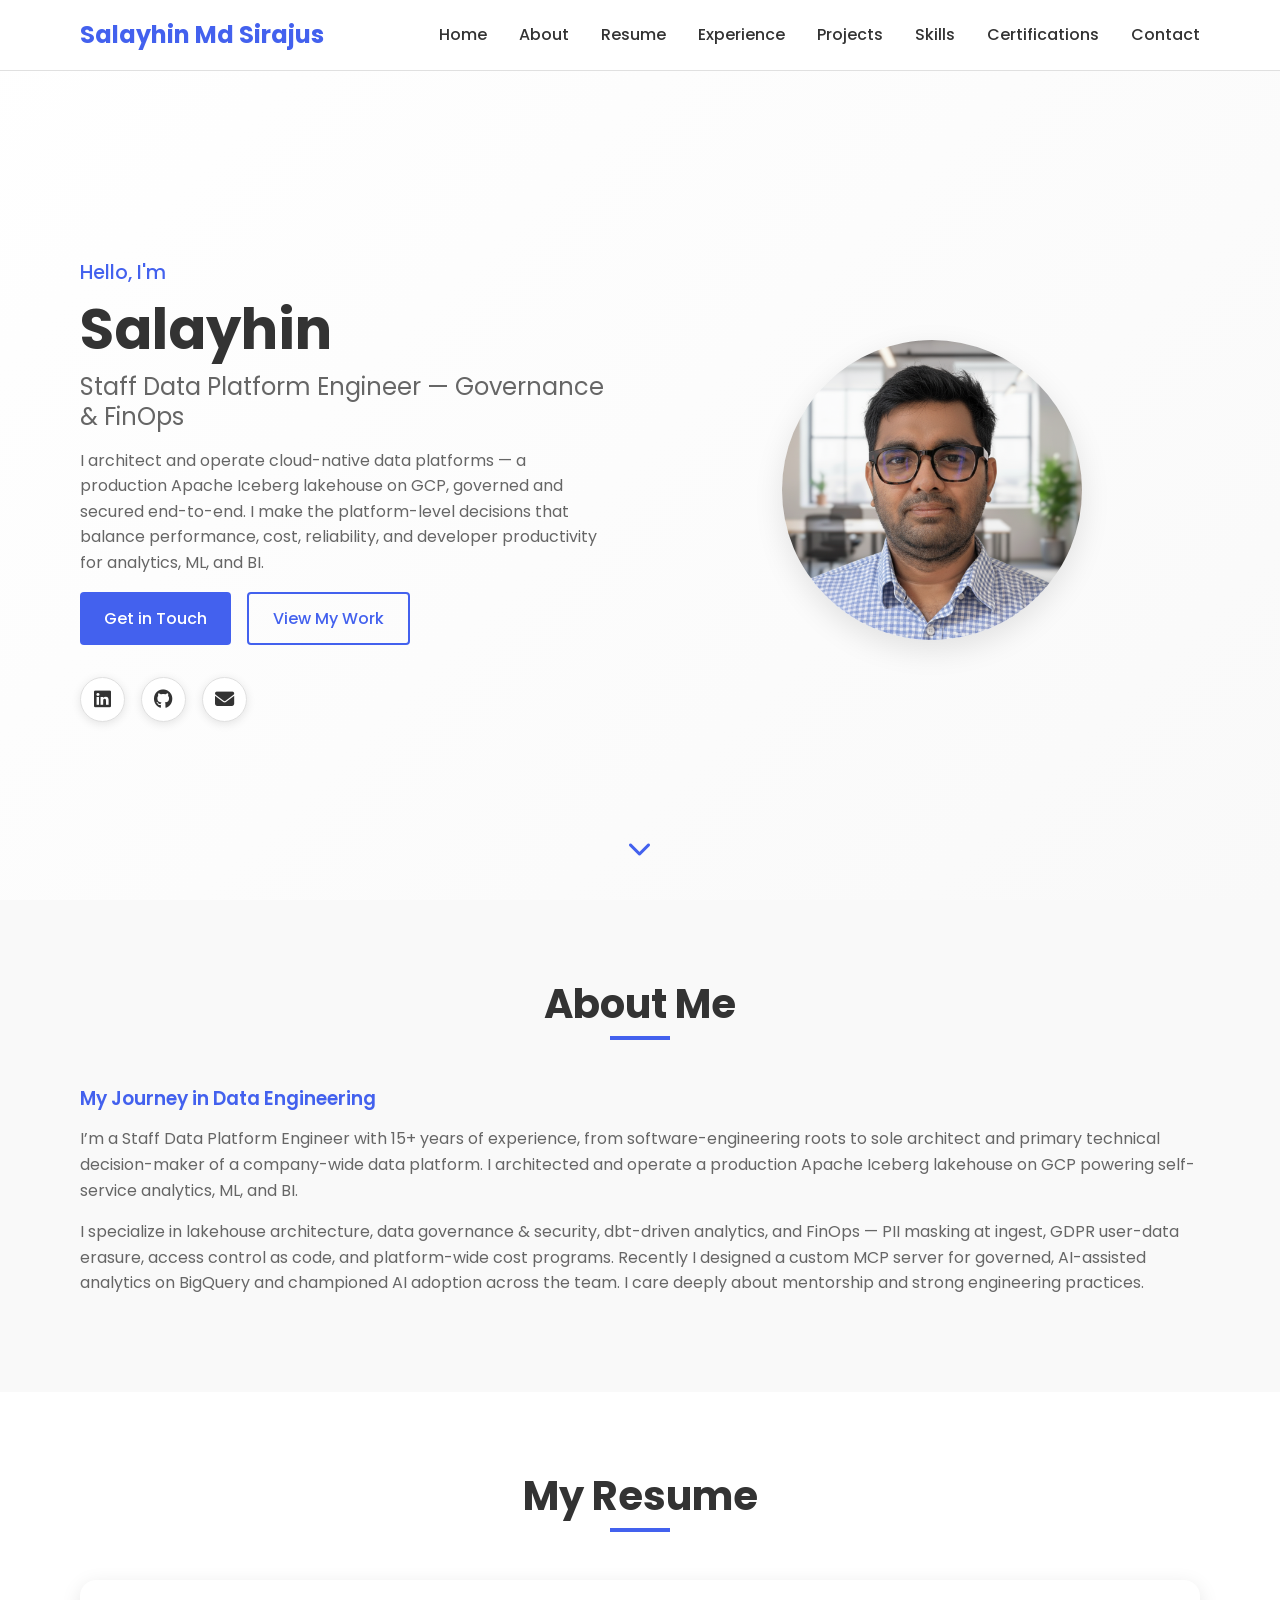
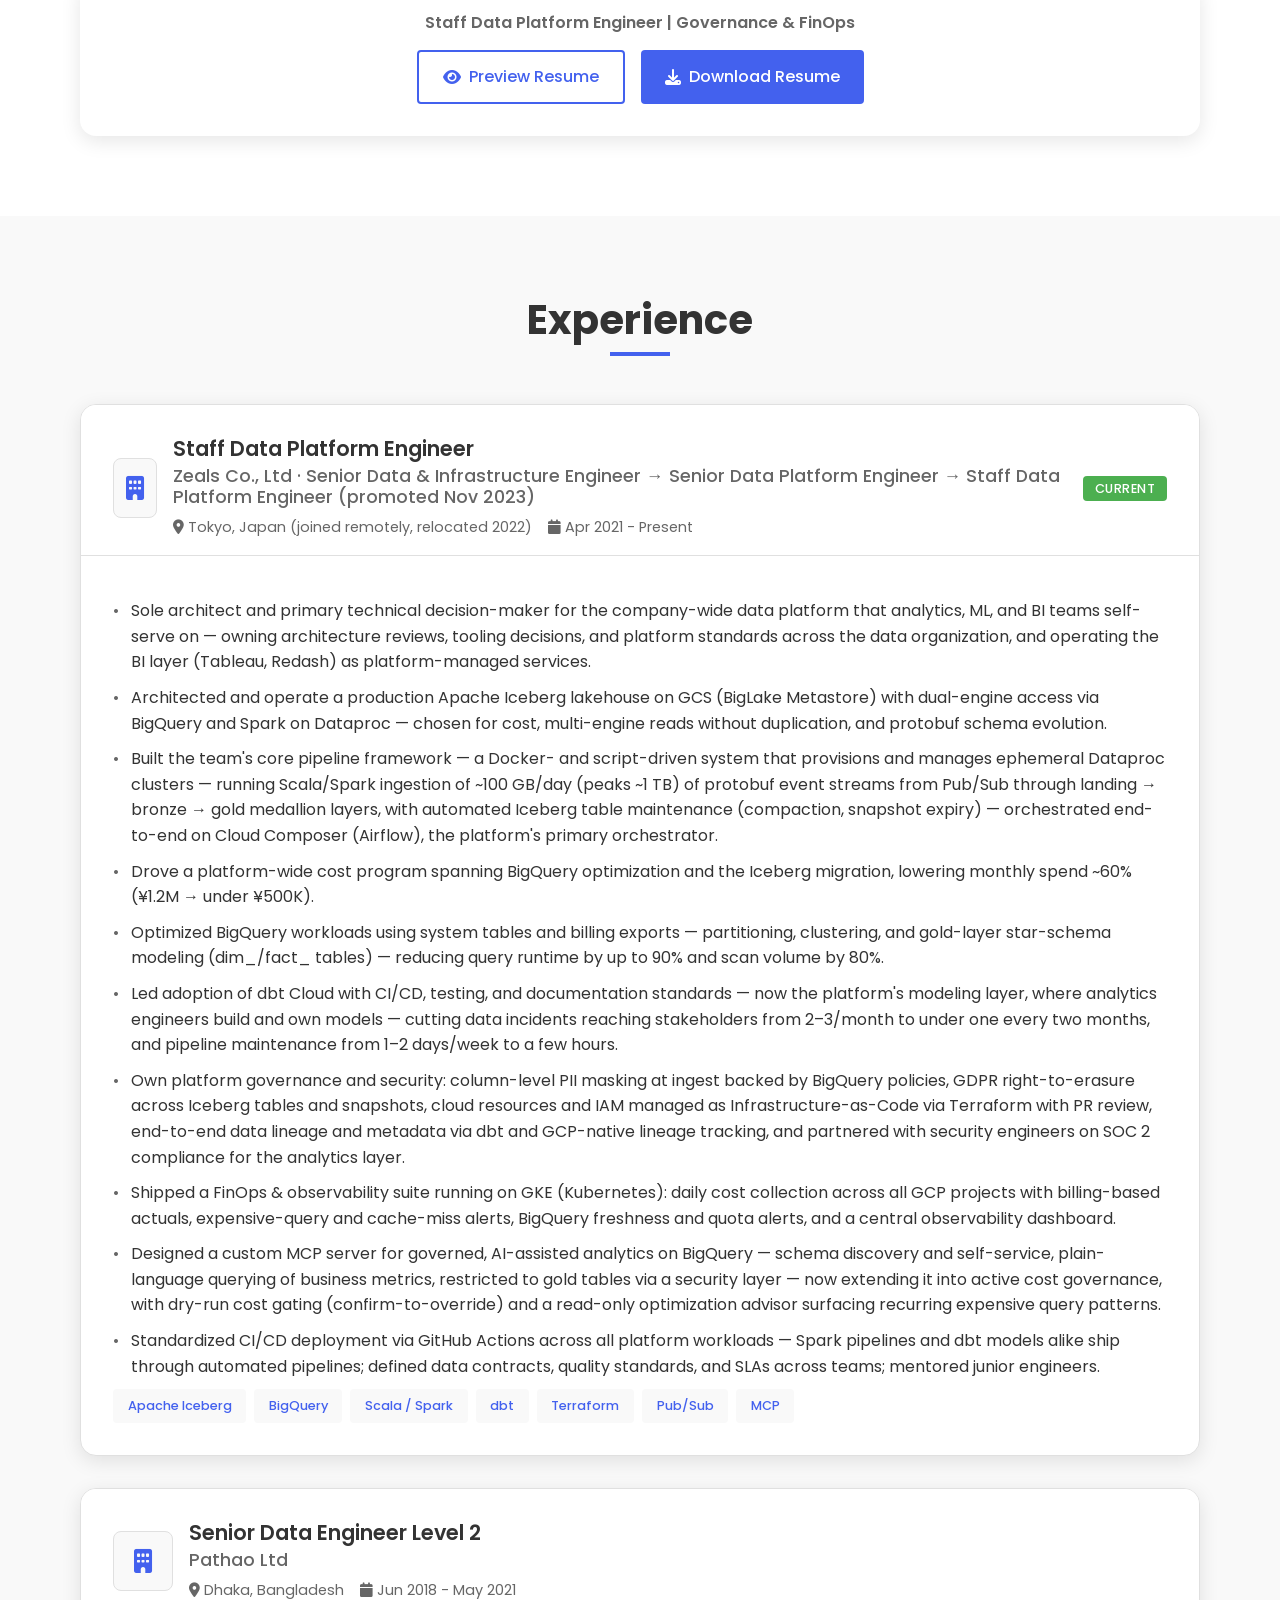
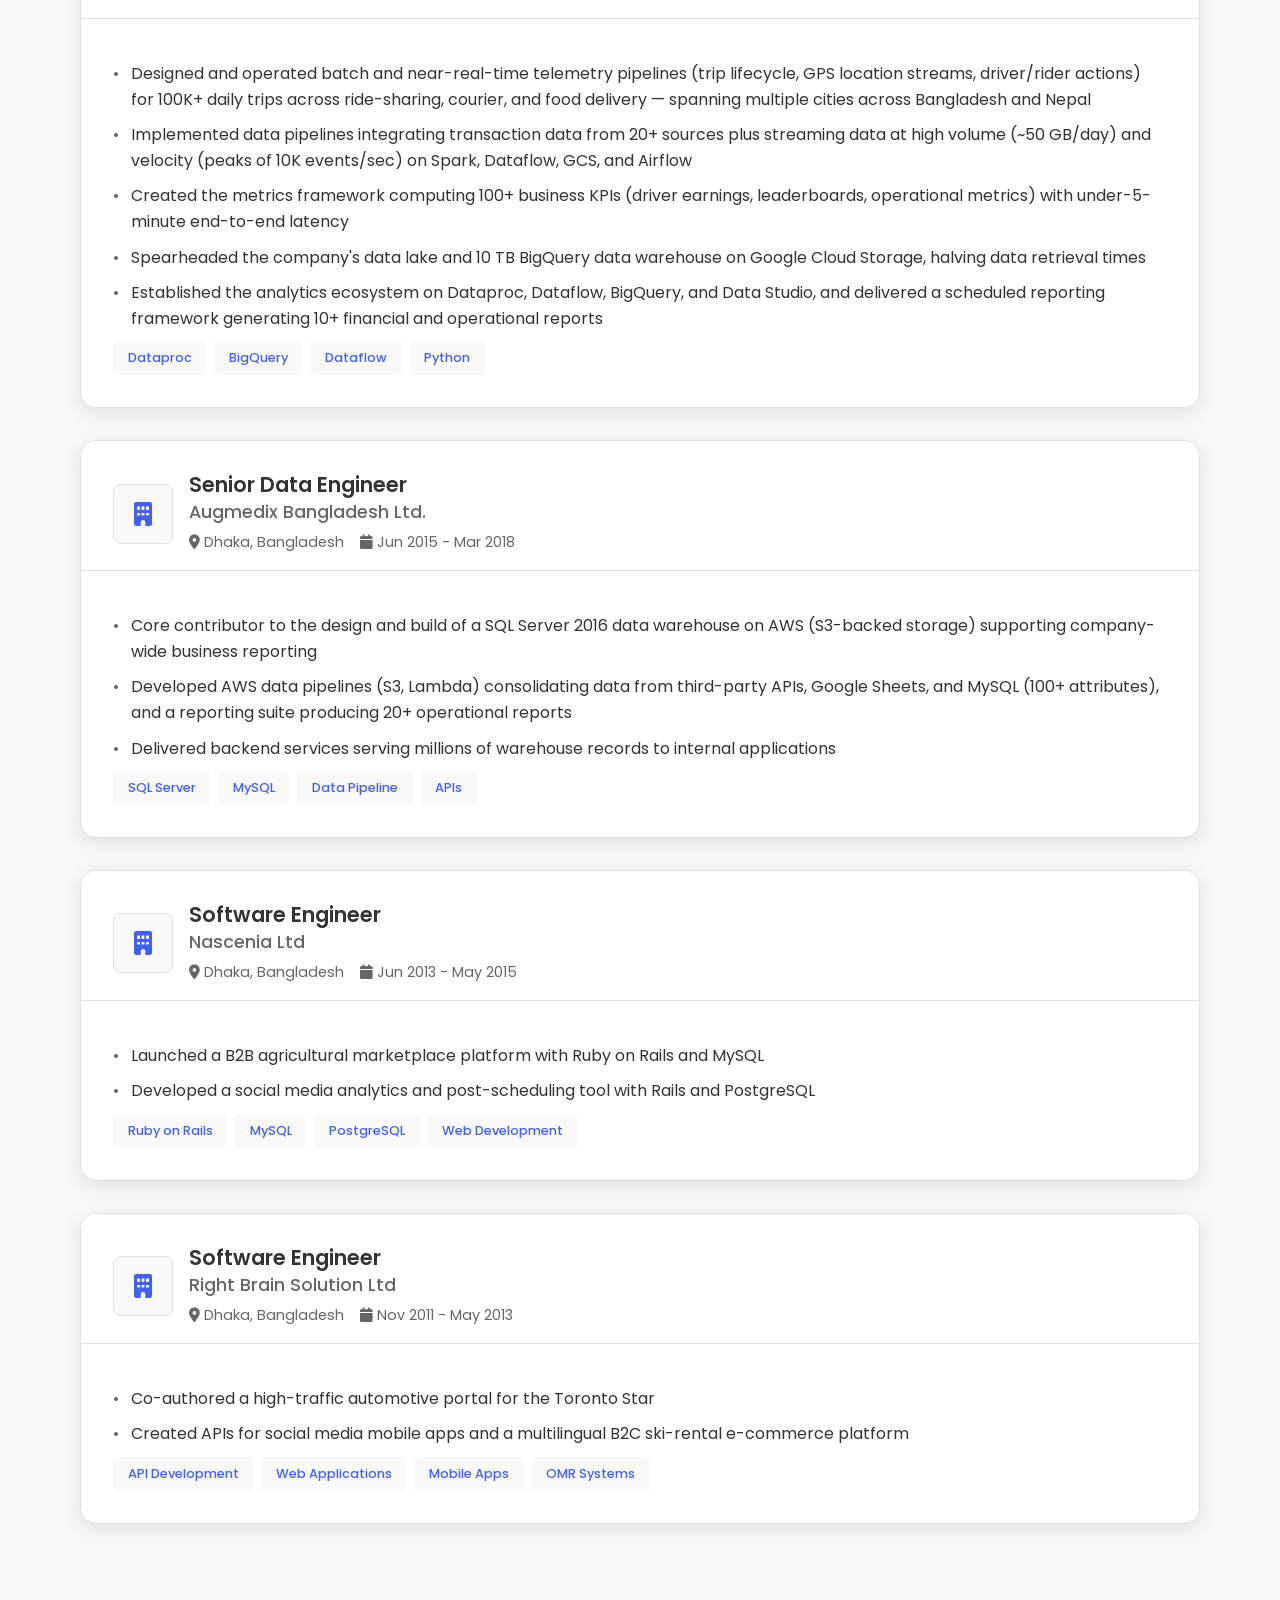
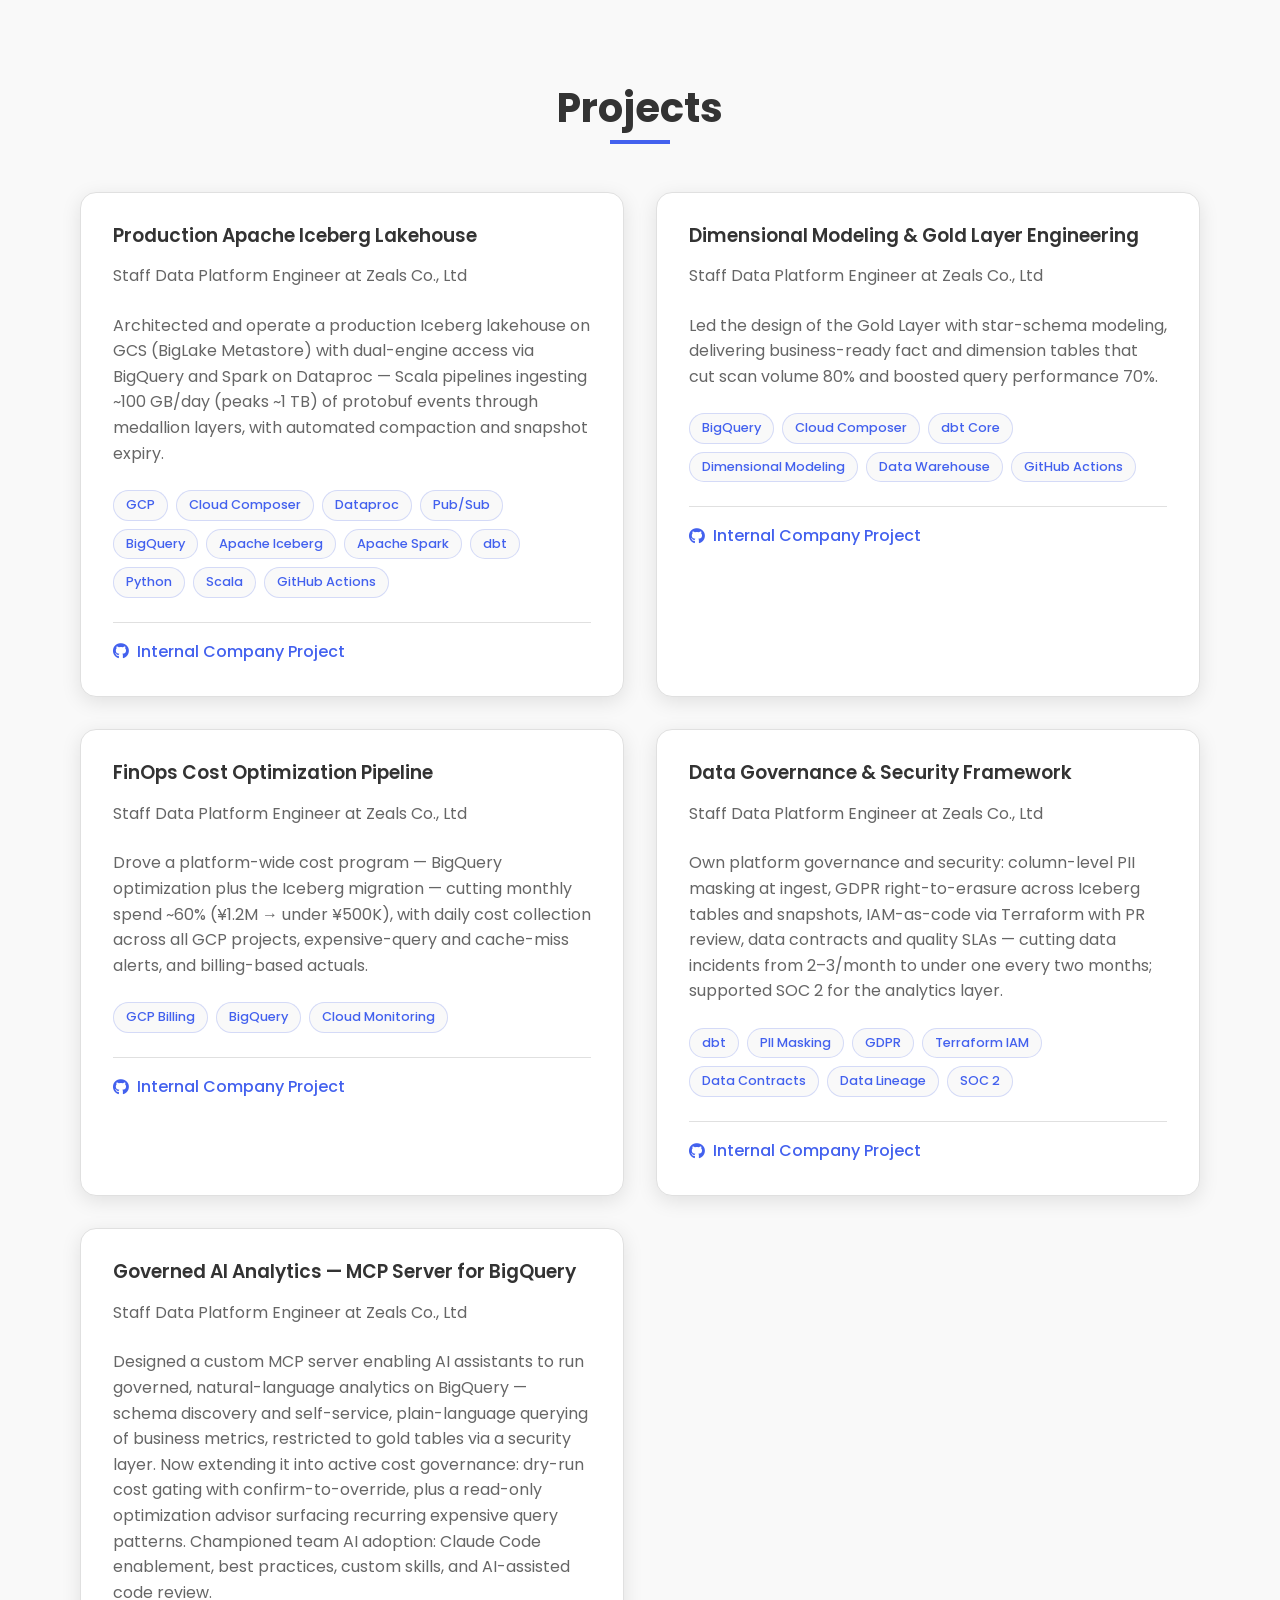
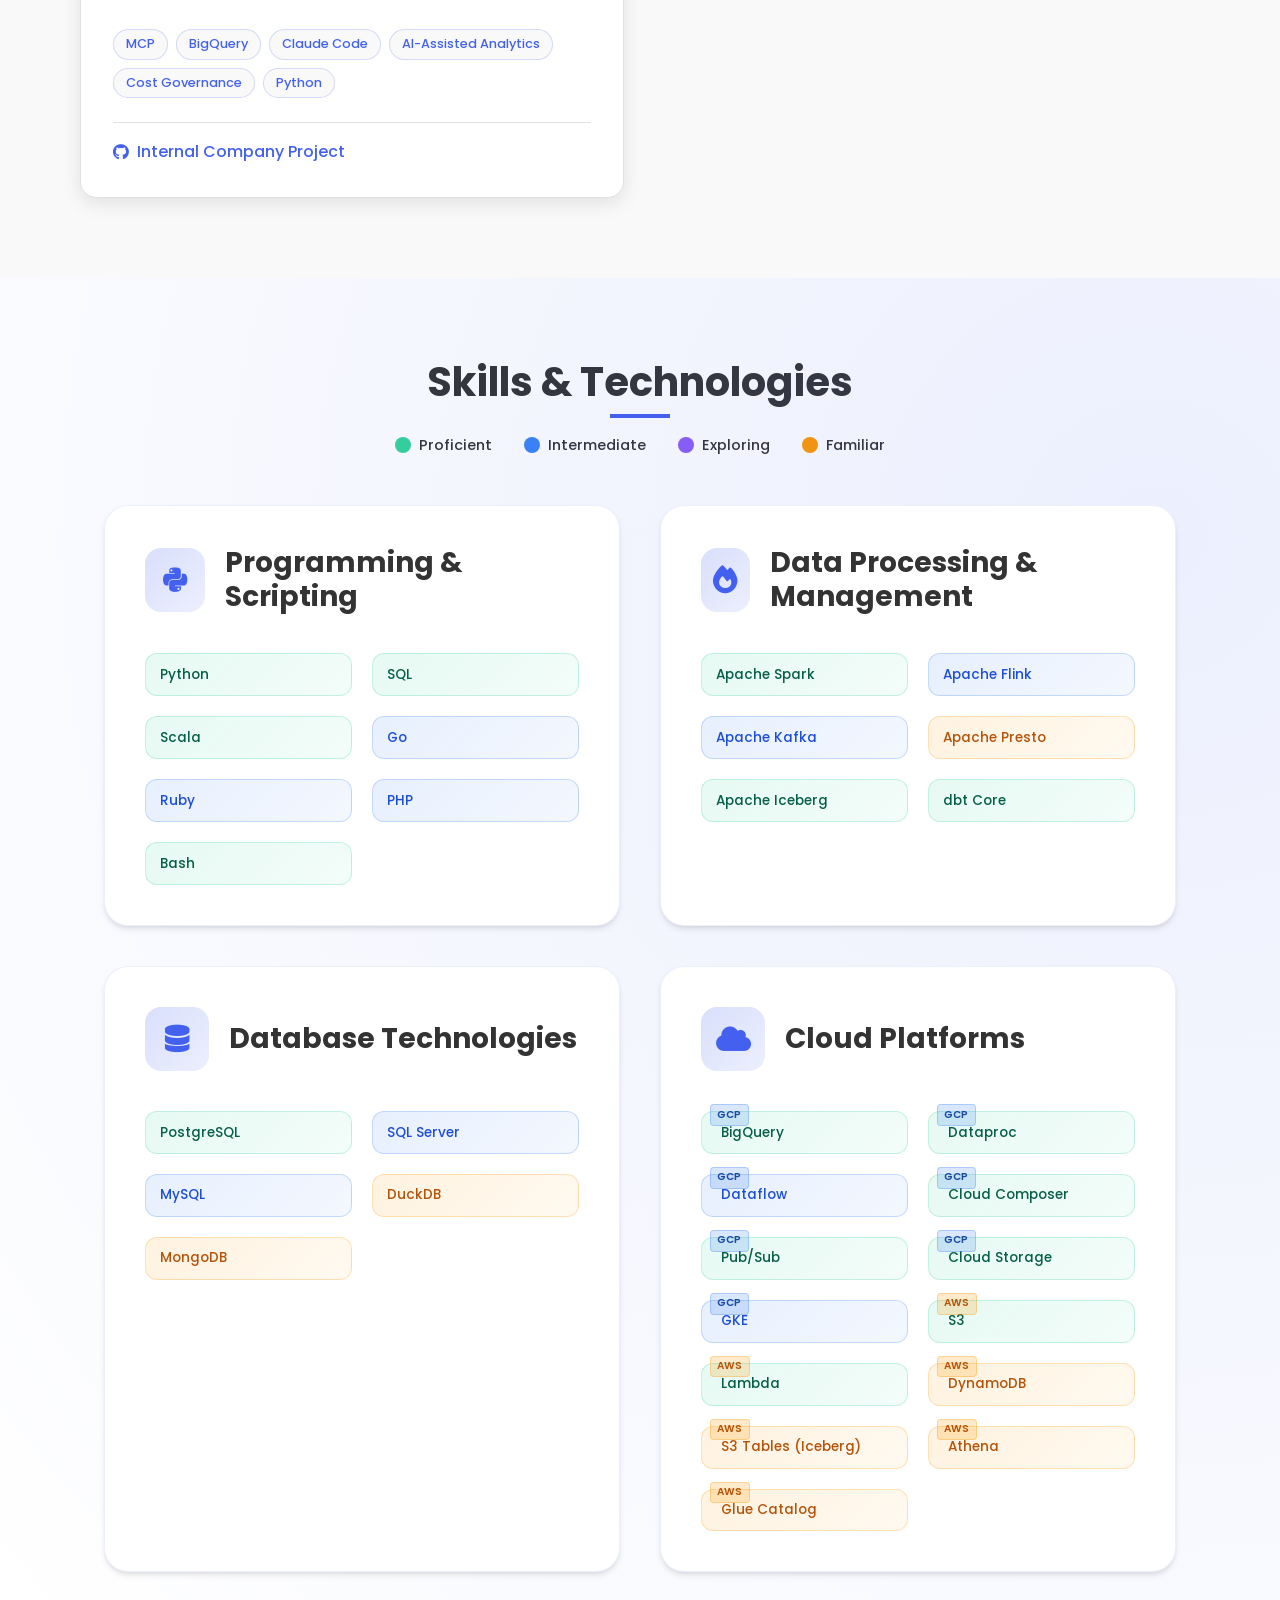
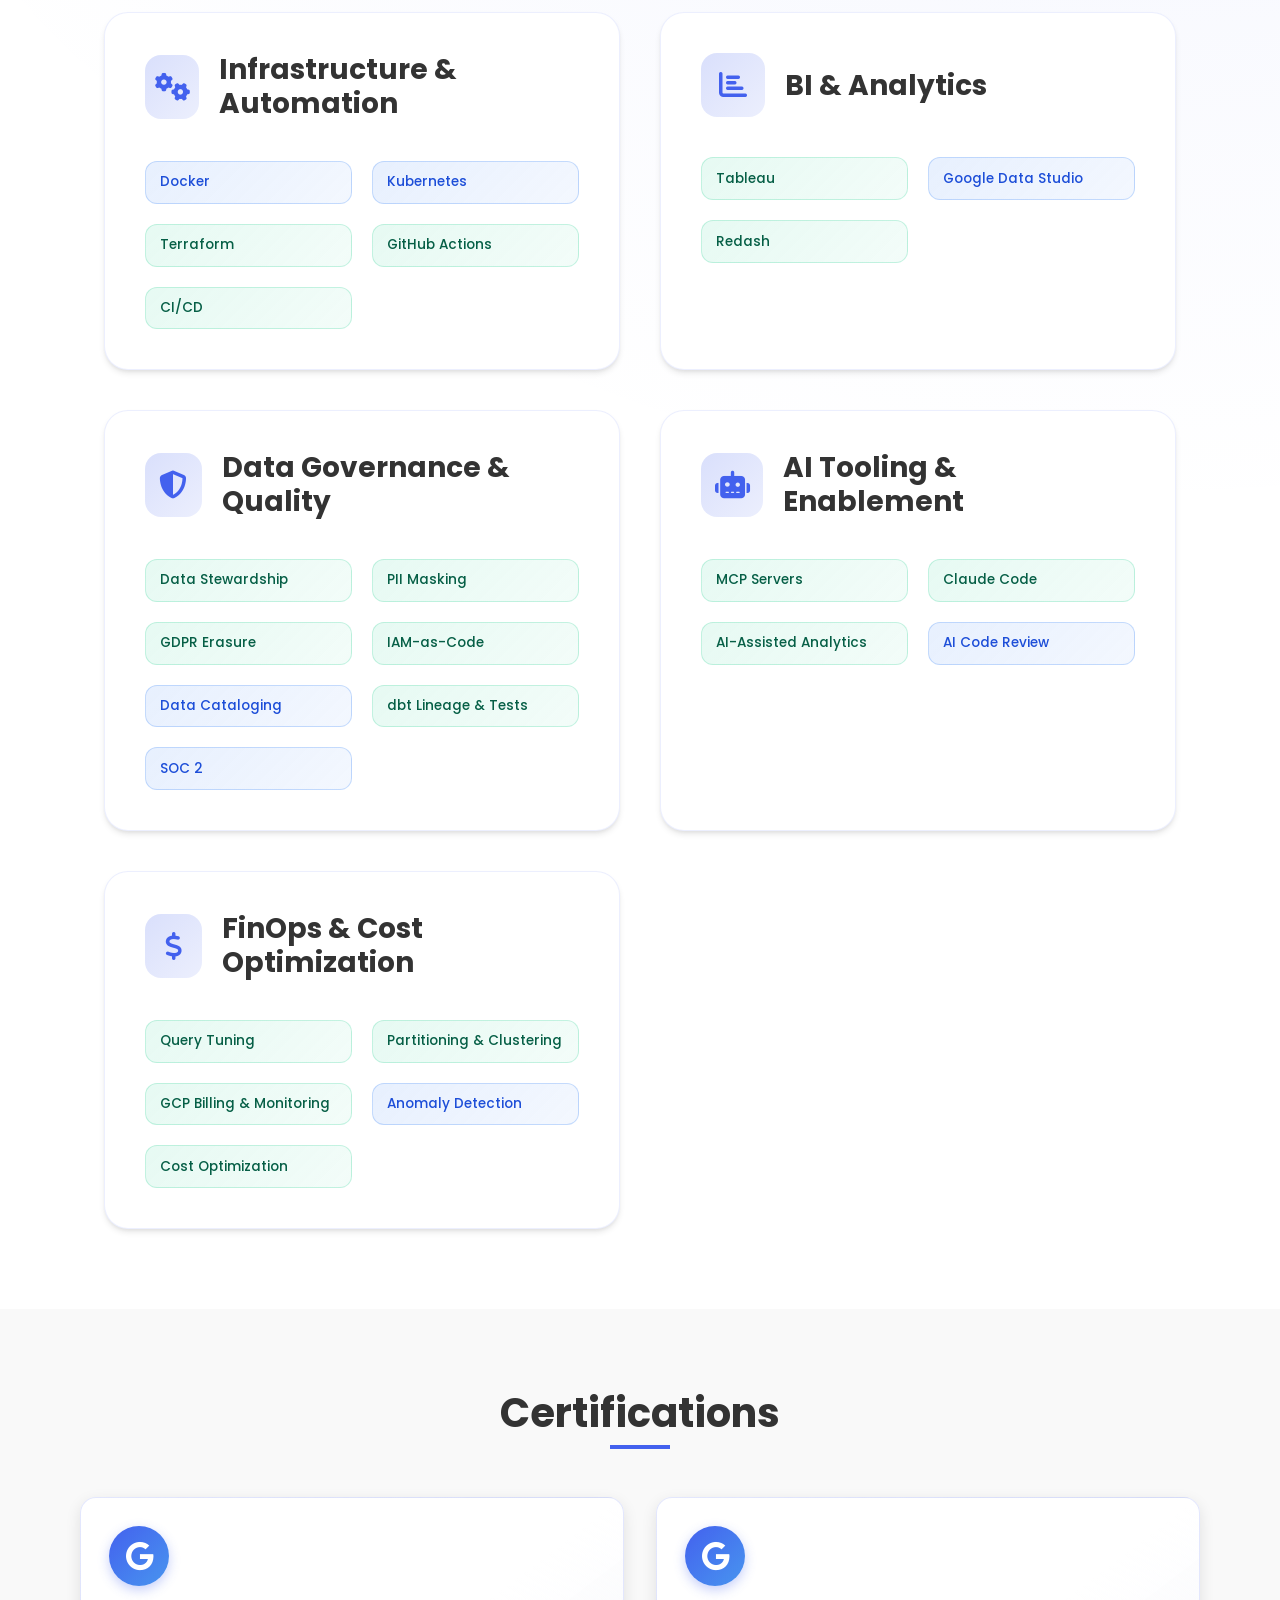
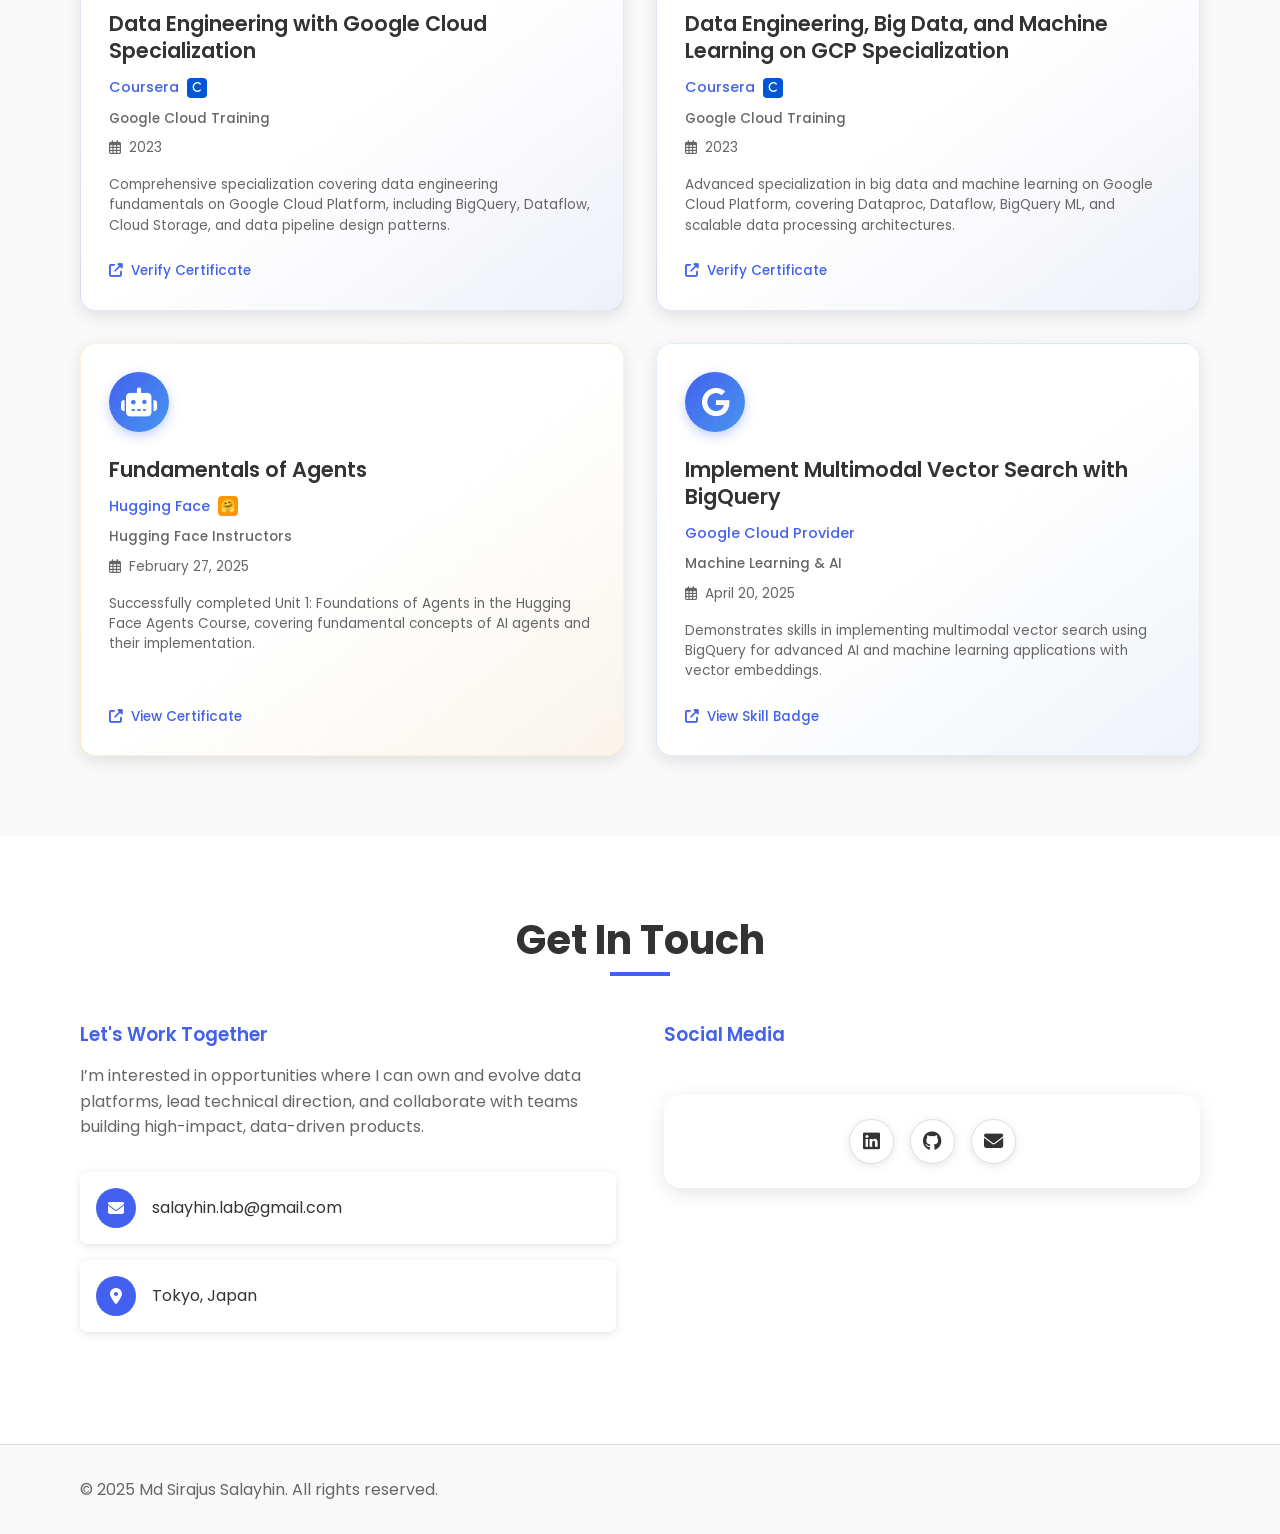
==== commit 066bcc1a: "Resume Updated" ====
--- a/index.html
+++ b/index.html
@@ -177,7 +177,7 @@
                             <div class="achievement">Led adoption of dbt Cloud with CI/CD, testing, and documentation standards — now the platform's modeling layer, where analytics engineers build and own models — cutting data incidents reaching stakeholders from 2–3/month to under one every two months, and pipeline maintenance from 1–2 days/week to a few hours.</div>
                             <div class="achievement">Own platform governance and security: column-level PII masking at ingest backed by BigQuery policies, GDPR right-to-erasure across Iceberg tables and snapshots, cloud resources and IAM managed as Infrastructure-as-Code via Terraform with PR review, end-to-end data lineage and metadata via dbt and GCP-native lineage tracking, and partnered with security engineers on SOC 2 compliance for the analytics layer.</div>
                             <div class="achievement">Shipped a FinOps &amp; observability suite running on GKE (Kubernetes): daily cost collection across all GCP projects with billing-based actuals, expensive-query and cache-miss alerts, BigQuery freshness and quota alerts, and a central observability dashboard.</div>
-                            <div class="achievement">Designed a custom MCP server for governed, AI-assisted analytics on BigQuery — schema discovery and self-service, plain-language querying of business metrics, restricted to gold tables via a security layer; championed team AI adoption (Claude Code enablement, best practices, custom skills, AI-assisted code review).</div>
+                            <div class="achievement">Designed a custom MCP server for governed, AI-assisted analytics on BigQuery — schema discovery and self-service, plain-language querying of business metrics, restricted to gold tables via a security layer — now extending it into active cost governance, with dry-run cost gating (confirm-to-override) and a read-only optimization advisor surfacing recurring expensive query patterns.</div>
                             <div class="achievement">Standardized CI/CD deployment via GitHub Actions across all platform workloads — Spark pipelines and dbt models alike ship through automated pipelines; defined data contracts, quality standards, and SLAs across teams; mentored junior engineers.</div>
                         </div>
                         <div class="tech-stack">
@@ -426,12 +426,13 @@
                     <div class="project-content">
                         <h3>Governed AI Analytics — MCP Server for BigQuery</h3>
                         <p class="section-subtitle">Staff Data Platform Engineer at Zeals Co., Ltd</p>
-                        <p>Designed a custom MCP server enabling AI assistants to run governed, natural-language analytics on BigQuery — schema discovery and self-service, plain-language querying of business metrics, restricted to gold tables via a security layer. Championed team AI adoption: Claude Code enablement, best practices, custom skills, and AI-assisted code review.</p>
+                        <p>Designed a custom MCP server enabling AI assistants to run governed, natural-language analytics on BigQuery — schema discovery and self-service, plain-language querying of business metrics, restricted to gold tables via a security layer. Now extending it into active cost governance: dry-run cost gating with confirm-to-override, plus a read-only optimization advisor surfacing recurring expensive query patterns. Championed team AI adoption: Claude Code enablement, best practices, custom skills, and AI-assisted code review.</p>
                         <div class="project-tech">
                             <span class="tech-tag">MCP</span>
                             <span class="tech-tag">BigQuery</span>
                             <span class="tech-tag">Claude Code</span>
                             <span class="tech-tag">AI-Assisted Analytics</span>
+                            <span class="tech-tag">Cost Governance</span>
                             <span class="tech-tag">Python</span>
                         </div>
                         <div class="project-links">
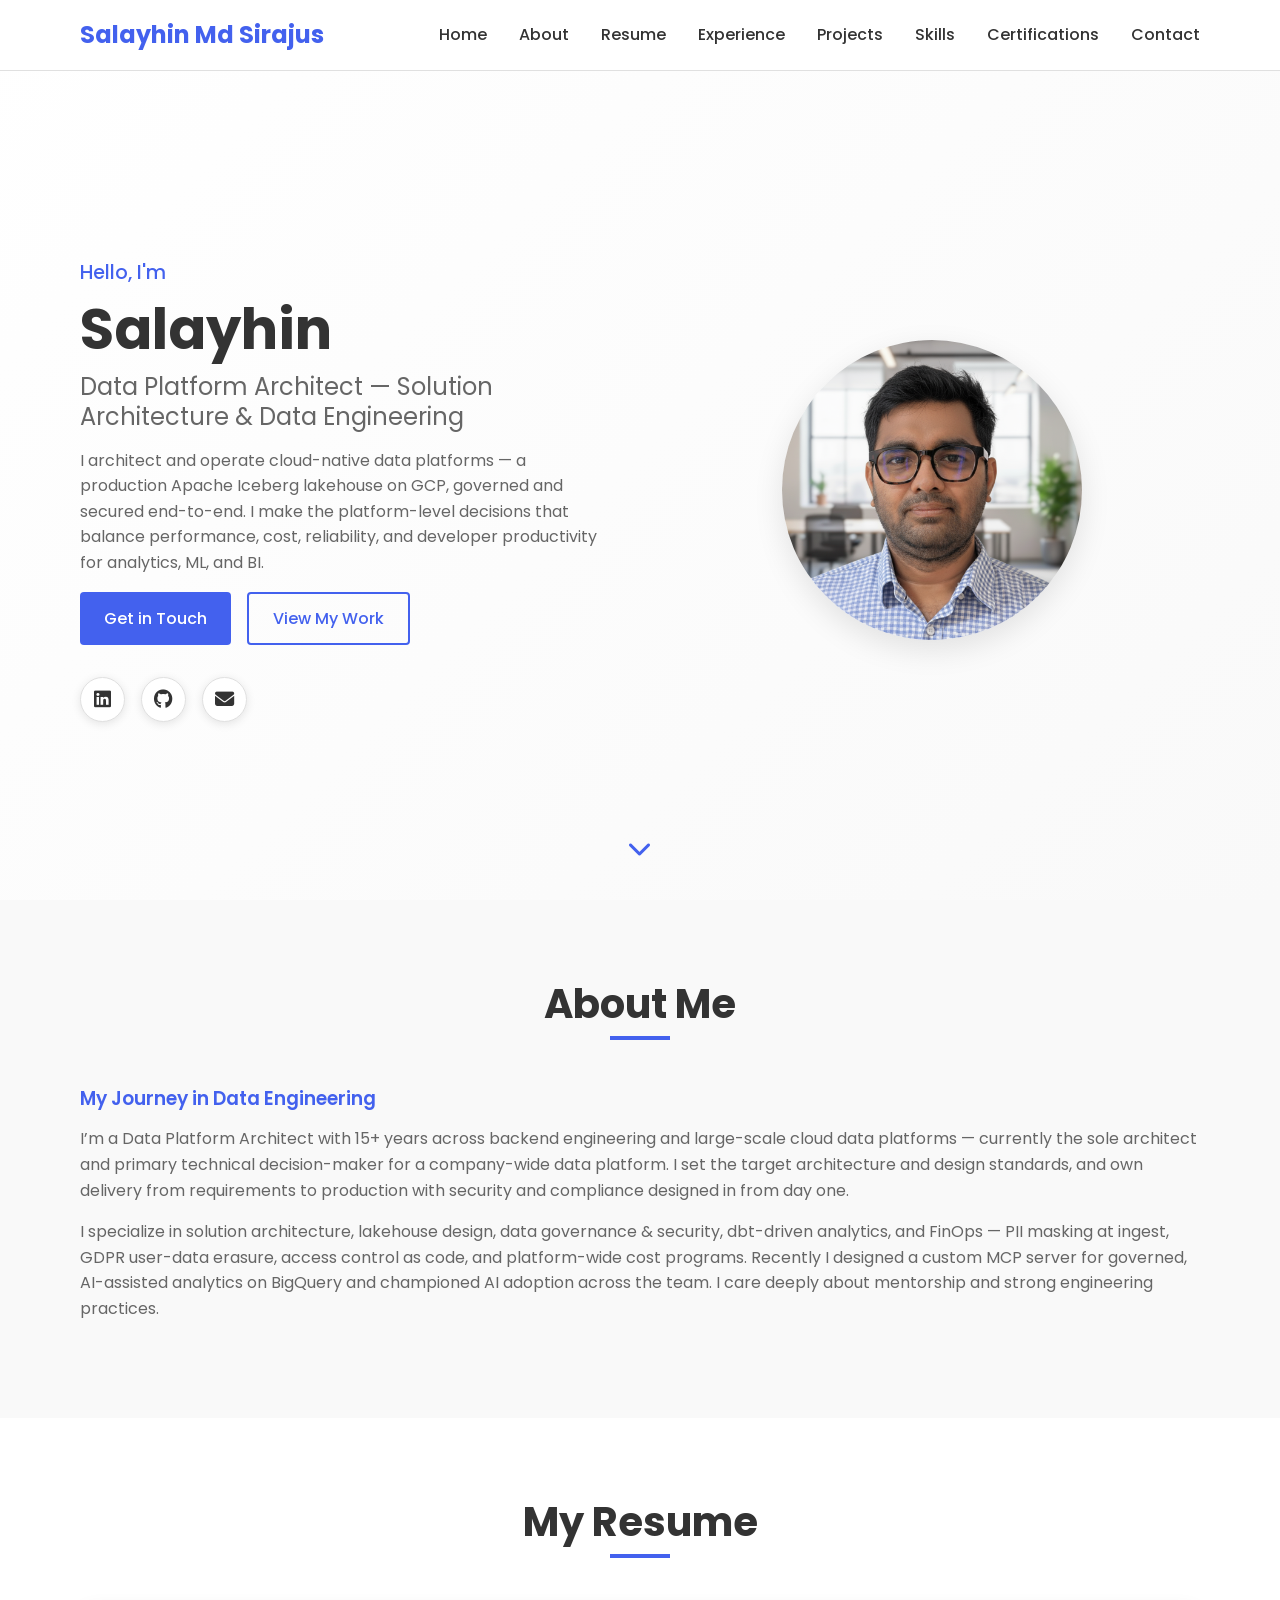
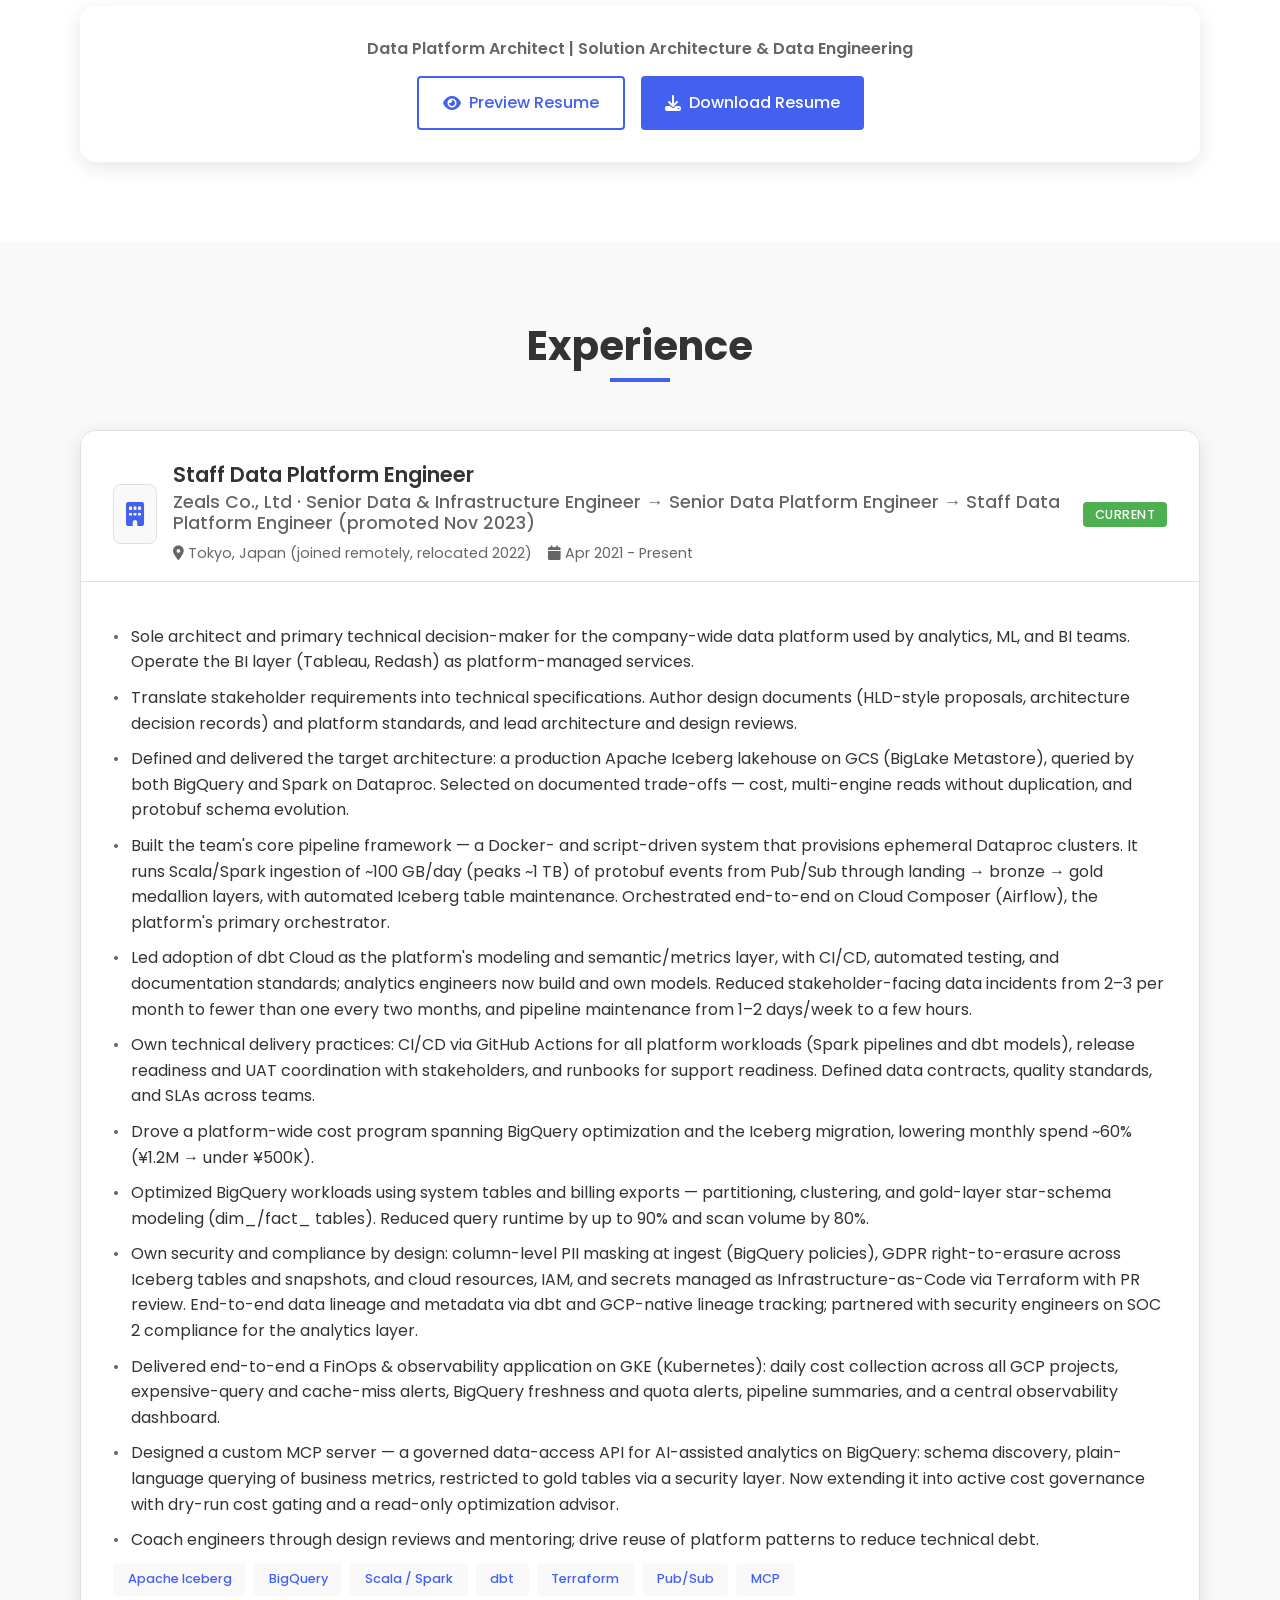
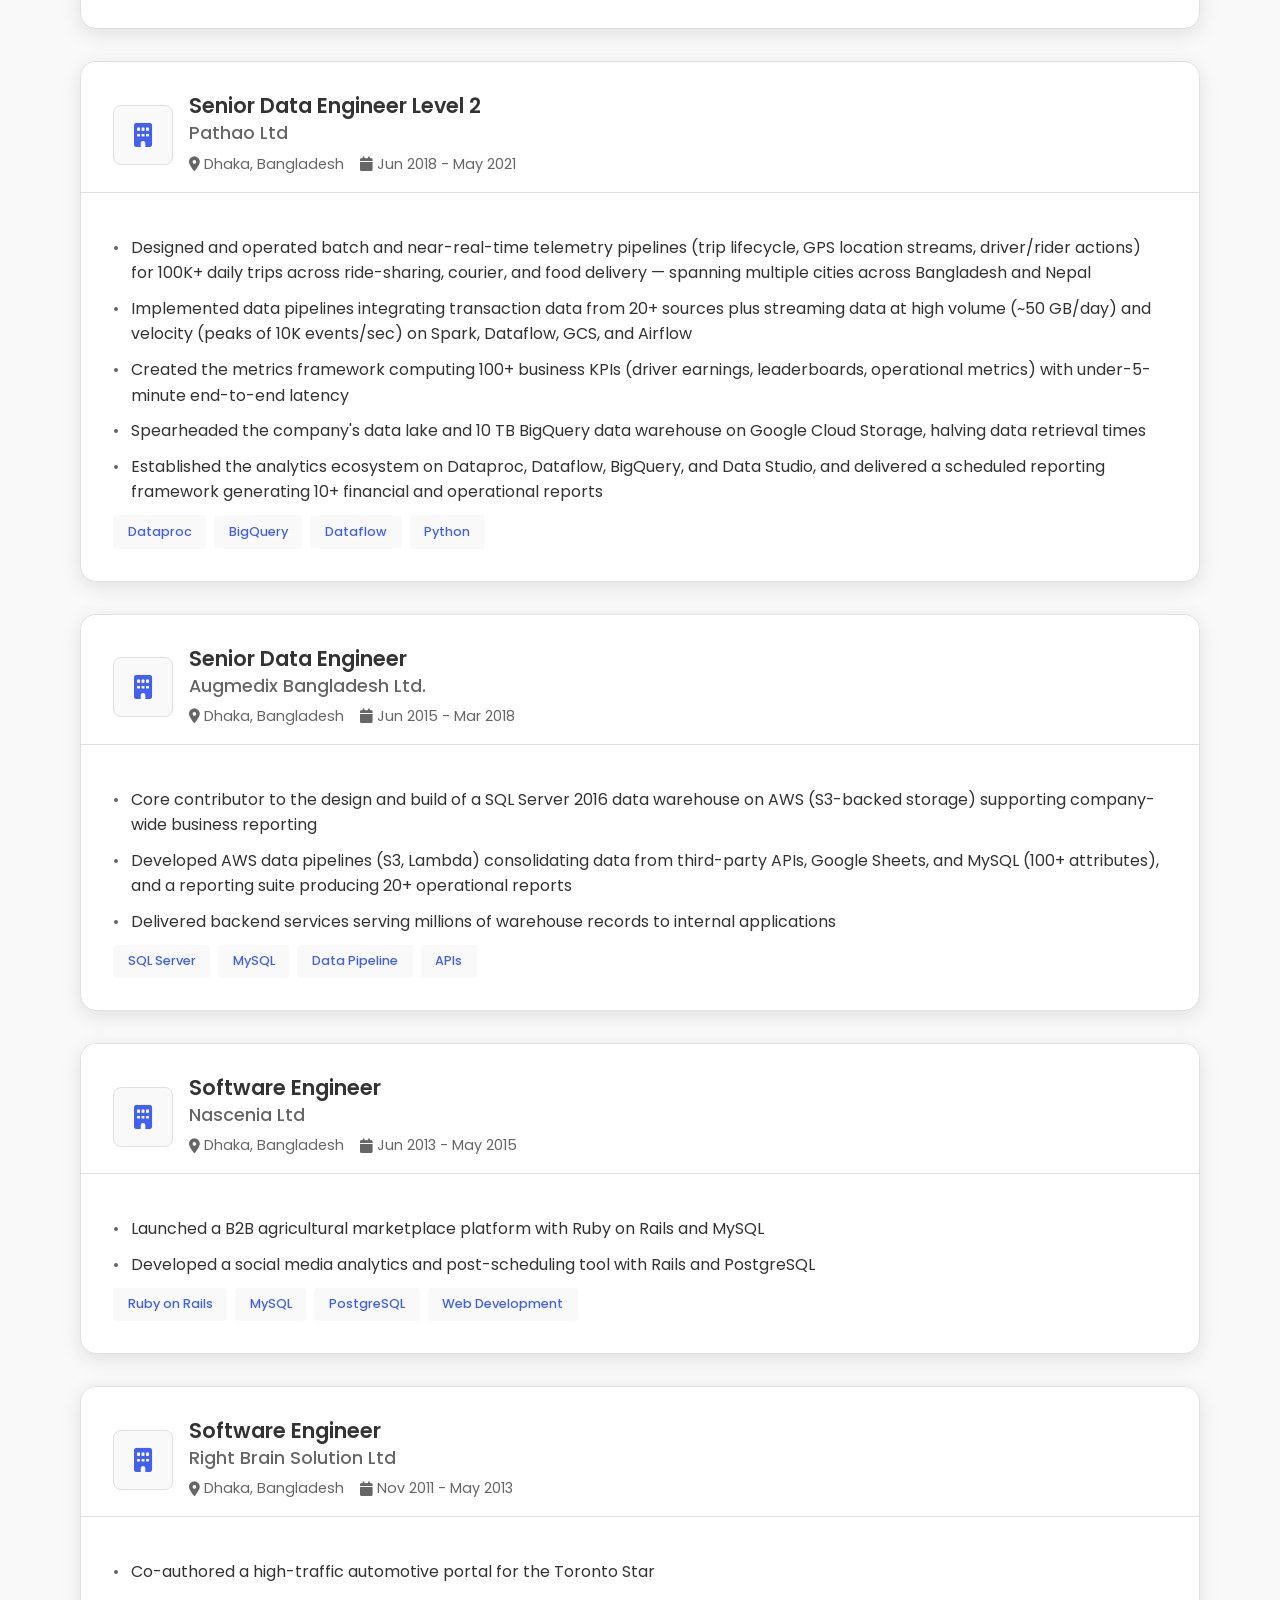
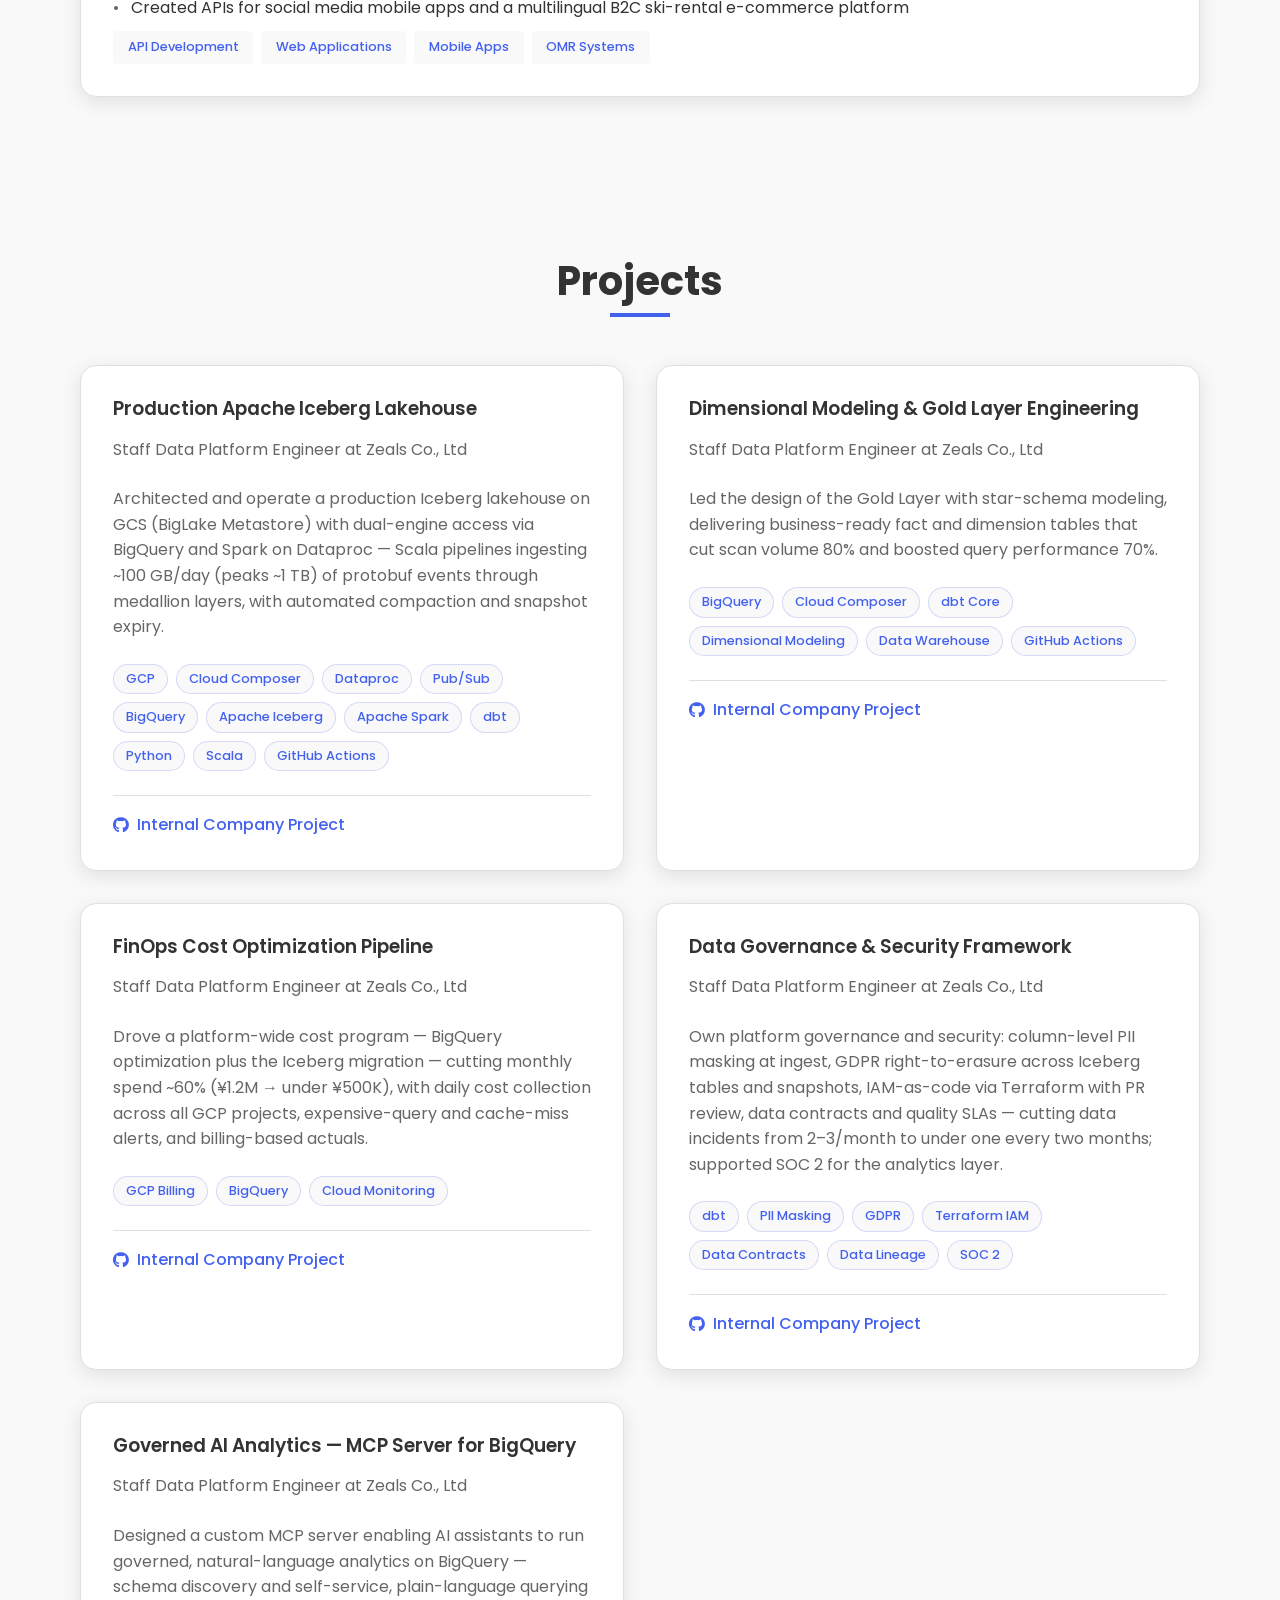
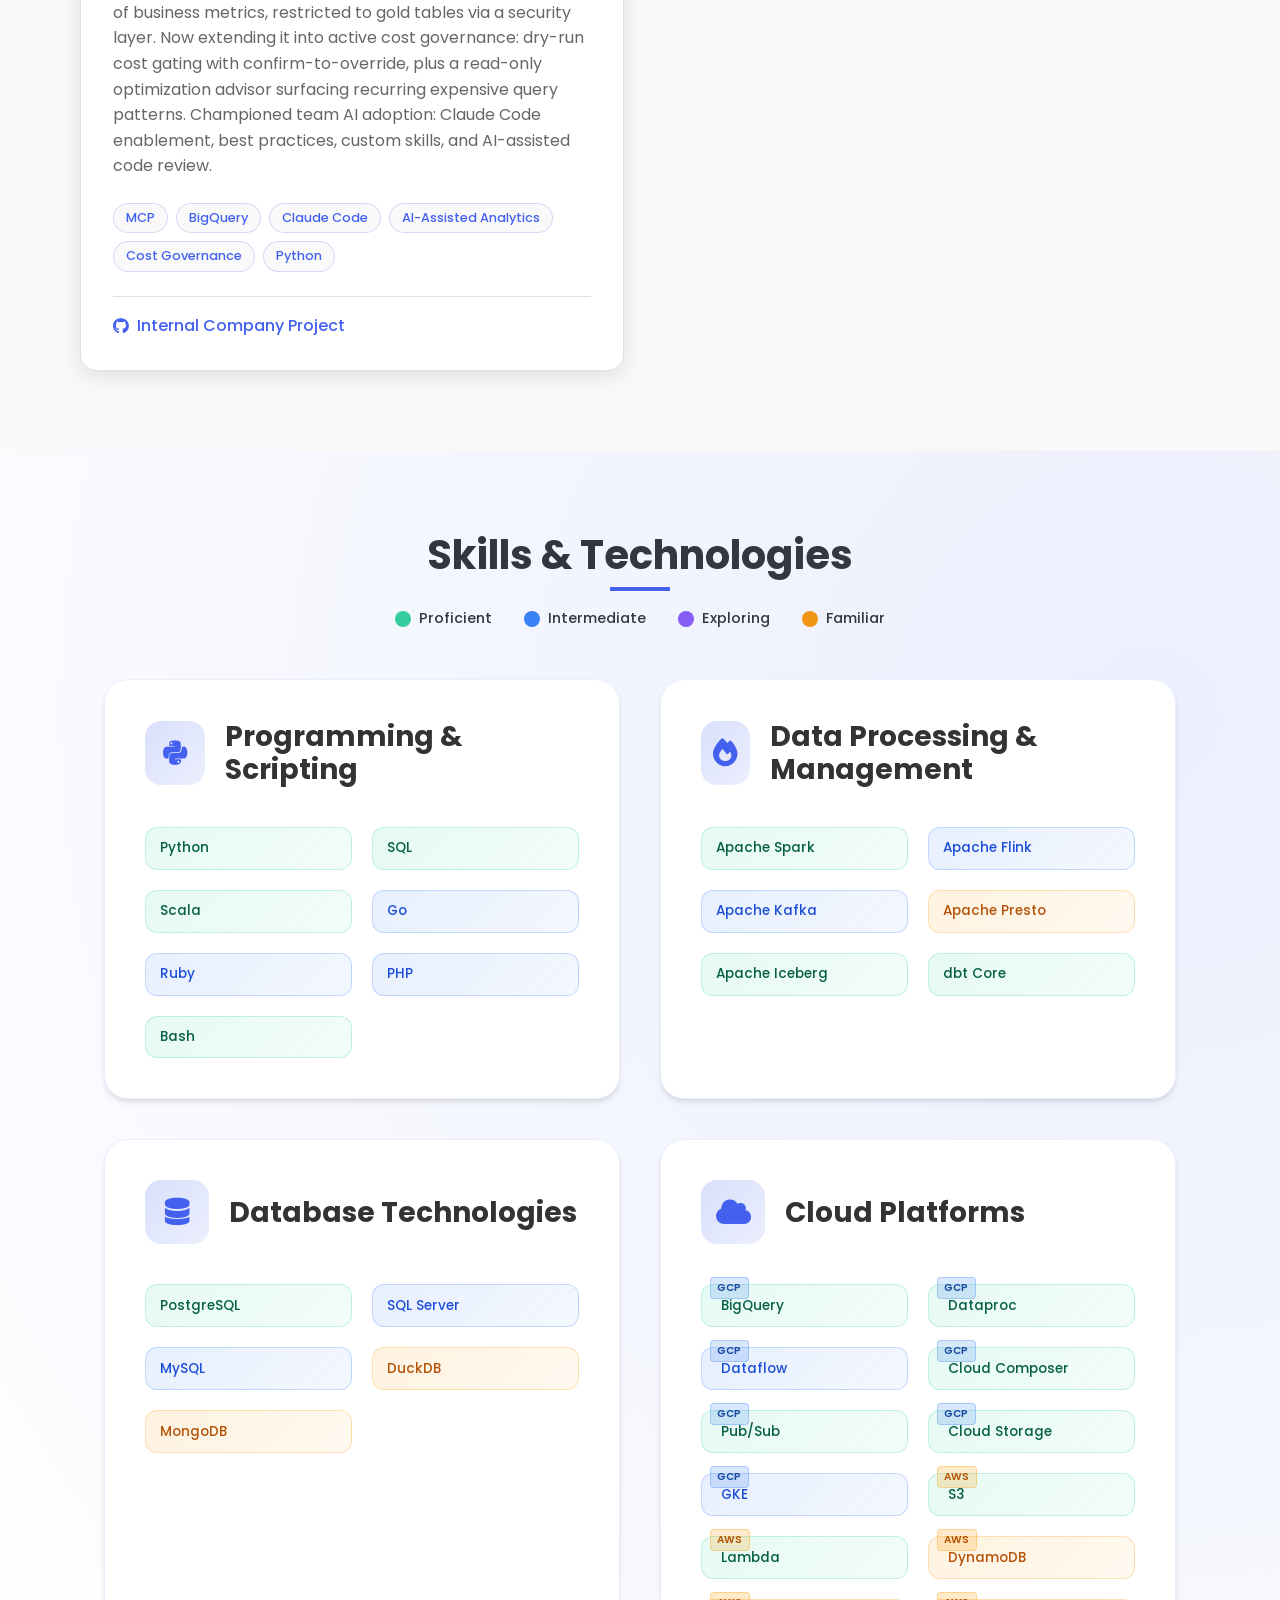
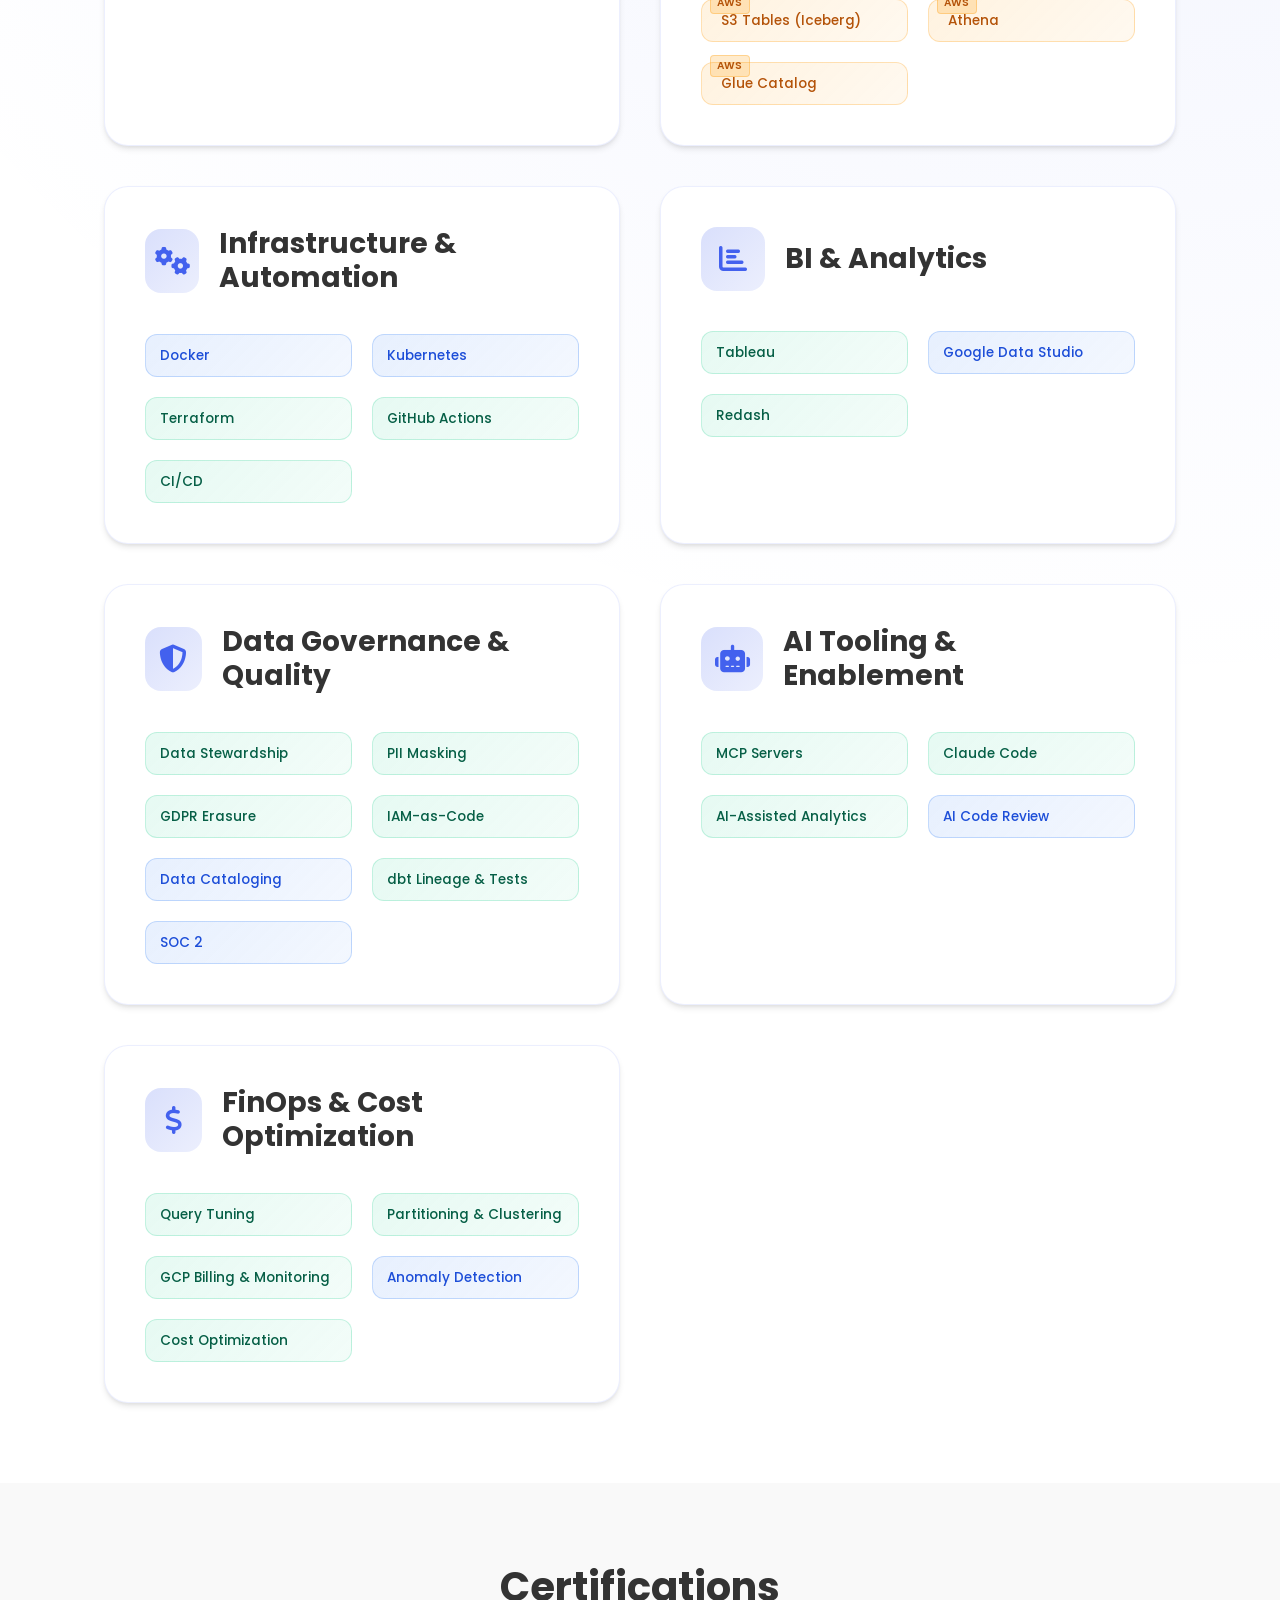
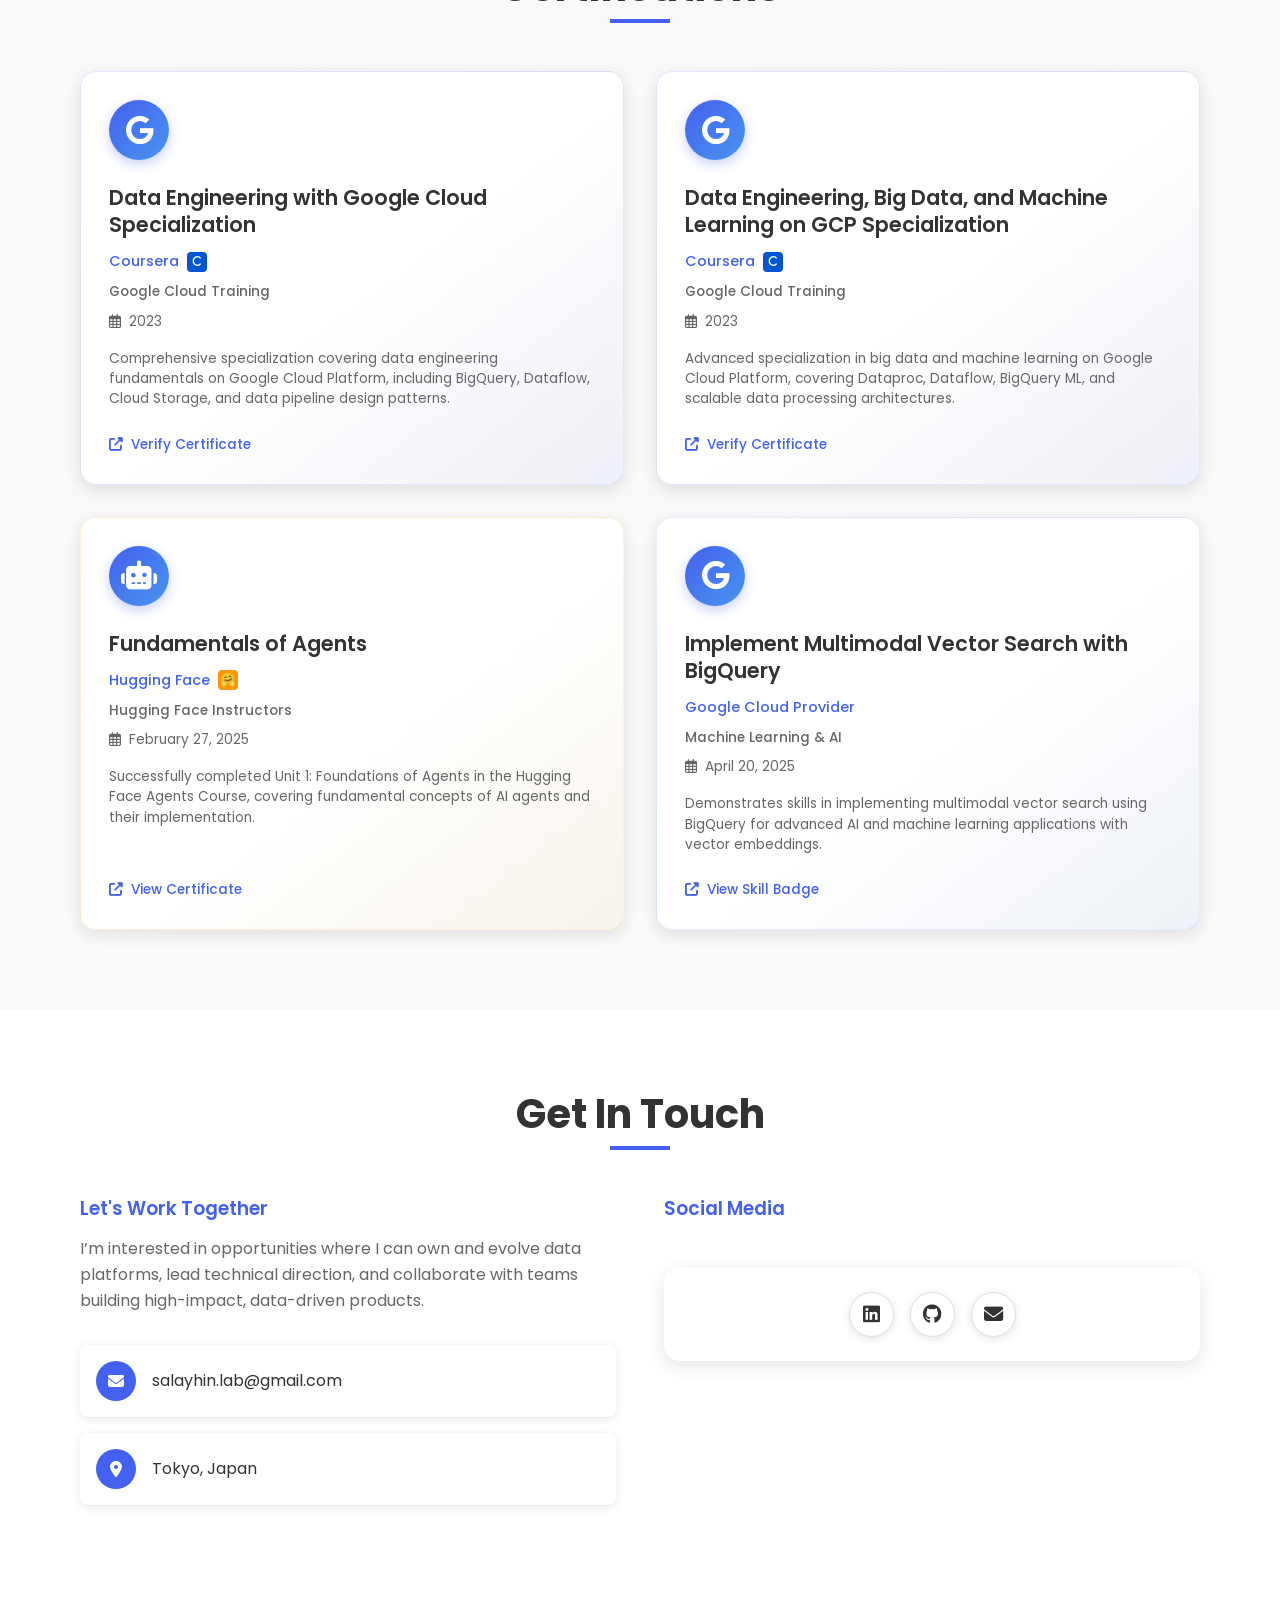
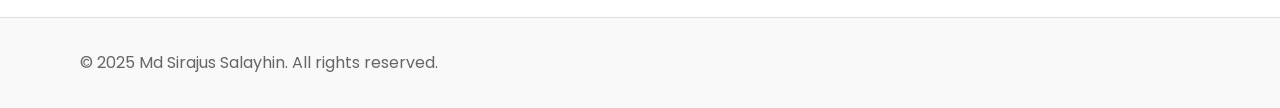
==== commit 04402b21: "Resume Updated" ====
--- a/index.html
+++ b/index.html
@@ -4,20 +4,20 @@
     <meta charset="UTF-8">
     <meta name="viewport" content="width=device-width, initial-scale=1.0">
 
-    <title>Salayhin Md Sirajus | Staff Data Platform Engineer — Governance & FinOps</title>
+    <title>Salayhin Md Sirajus | Data Platform Architect — Solution Architecture & Data Engineering</title>
 
     <!-- Meta Description for SEO -->
-    <meta name="description" content="Staff Data Platform Engineer with 15+ years of experience — architect of a production Apache Iceberg lakehouse on GCP, data governance and security, FinOps, and AI-assisted analytics with MCP.">
+    <meta name="description" content="Data Platform Architect with 15+ years across backend engineering and large-scale cloud data platforms — sole architect of a production Apache Iceberg lakehouse on GCP, solution architecture, security and governance by design, and AI-assisted analytics with MCP.">
 
     <!-- Open Graph Tags for Social Sharing -->
-    <meta property="og:title" content="Salayhin Md Sirajus | Staff Data Platform Engineer — Governance & FinOps">
-    <meta property="og:description" content="Staff Data Platform Engineer with 15+ years of experience — architect of a production Apache Iceberg lakehouse on GCP, data governance and security, FinOps, and AI-assisted analytics with MCP.">
+    <meta property="og:title" content="Salayhin Md Sirajus | Data Platform Architect — Solution Architecture & Data Engineering">
+    <meta property="og:description" content="Data Platform Architect with 15+ years across backend engineering and large-scale cloud data platforms — sole architect of a production Apache Iceberg lakehouse on GCP, solution architecture, security and governance by design, and AI-assisted analytics with MCP.">
     <meta property="og:type" content="website">
 
     <!-- Twitter Card Tags -->
     <meta name="twitter:card" content="summary_large_image">
-    <meta name="twitter:title" content="Salayhin Md Sirajus | Staff Data Platform Engineer — Governance & FinOps">
-    <meta name="twitter:description" content="Staff Data Platform Engineer — architect of a production Apache Iceberg lakehouse on GCP, data governance and security, FinOps, and AI-assisted analytics with MCP.">
+    <meta name="twitter:title" content="Salayhin Md Sirajus | Data Platform Architect — Solution Architecture & Data Engineering">
+    <meta name="twitter:description" content="Data Platform Architect — sole architect of a production Apache Iceberg lakehouse on GCP, solution architecture, security and governance by design, and AI-assisted analytics with MCP.">
 
     <!-- Favicon -->
     <link rel="icon" href="data:image/svg+xml,<svg xmlns=%22http://www.w3.org/2000/svg%22 viewBox=%220 0 100 100%22><text y=%22.9em%22 font-size=%2290%22>💼</text></svg>">
@@ -66,7 +66,7 @@
                 <div class="hero-text">
                     <p class="hero-greeting">Hello, I'm</p>
                     <h1 class="hero-name">Salayhin</h1>
-                    <h2 class="hero-title">Staff Data Platform Engineer — Governance & FinOps</h2>
+                    <h2 class="hero-title">Data Platform Architect — Solution Architecture & Data Engineering</h2>
                     <p class="hero-description">I architect and operate cloud-native data platforms — a production Apache Iceberg lakehouse on GCP, governed and secured end-to-end. I make the platform-level decisions that balance performance, cost, reliability, and developer productivity for analytics, ML, and BI.</p>
                     <div class="hero-cta">
                         <a href="#contact" class="btn btn-primary">Get in Touch</a>
@@ -109,8 +109,8 @@
             <div class="about-content">
                 <div class="about-text">
                     <h3>My Journey in Data Engineering</h3>
-                    <p>I’m a Staff Data Platform Engineer with 15+ years of experience, from software-engineering roots to sole architect and primary technical decision-maker of a company-wide data platform. I architected and operate a production Apache Iceberg lakehouse on GCP powering self-service analytics, ML, and BI.</p>
-                    <p>I specialize in lakehouse architecture, data governance &amp; security, dbt-driven analytics, and FinOps — PII masking at ingest, GDPR user-data erasure, access control as code, and platform-wide cost programs. Recently I designed a custom MCP server for governed, AI-assisted analytics on BigQuery and championed AI adoption across the team. I care deeply about mentorship and strong engineering practices.</p>
+                    <p>I’m a Data Platform Architect with 15+ years across backend engineering and large-scale cloud data platforms — currently the sole architect and primary technical decision-maker for a company-wide data platform. I set the target architecture and design standards, and own delivery from requirements to production with security and compliance designed in from day one.</p>
+                    <p>I specialize in solution architecture, lakehouse design, data governance &amp; security, dbt-driven analytics, and FinOps — PII masking at ingest, GDPR user-data erasure, access control as code, and platform-wide cost programs. Recently I designed a custom MCP server for governed, AI-assisted analytics on BigQuery and championed AI adoption across the team. I care deeply about mentorship and strong engineering practices.</p>
                 </div>
             </div>
         </div>
@@ -124,13 +124,13 @@
             </div>
             <div class="resume-simple">
                 <div class="resume-header">
-                    <p class="resume-tagline">Staff Data Platform Engineer | Governance &amp; FinOps</p>
+                    <p class="resume-tagline">Data Platform Architect | Solution Architecture &amp; Data Engineering</p>
                     <div class="resume-actions">
-                        <a href="resume/Md_Sirajus_Salayhin_Data_Platform_Engineer.pdf" target="_blank" class="btn btn-secondary open-pdf-modal" data-modal-title="Resume Preview">
+                        <a href="resume/Md_Sirajus_Salayhin_Data_Platform_Architect.pdf" target="_blank" class="btn btn-secondary open-pdf-modal" data-modal-title="Resume Preview">
                             <i class="fas fa-eye"></i>
                             Preview Resume
                         </a>
-                        <a href="resume/Md_Sirajus_Salayhin_Data_Platform_Engineer.pdf" class="btn btn-primary" target="_blank">
+                        <a href="resume/Md_Sirajus_Salayhin_Data_Platform_Architect.pdf" class="btn btn-primary" target="_blank">
                             <i class="fas fa-download"></i>
                             Download Resume
                         </a>
@@ -169,16 +169,18 @@
                     </div>
                     <div class="experience-content">
                         <div class="achievements">
-                            <div class="achievement">Sole architect and primary technical decision-maker for the company-wide data platform that analytics, ML, and BI teams self-serve on — owning architecture reviews, tooling decisions, and platform standards across the data organization, and operating the BI layer (Tableau, Redash) as platform-managed services.</div>
-                            <div class="achievement">Architected and operate a production Apache Iceberg lakehouse on GCS (BigLake Metastore) with dual-engine access via BigQuery and Spark on Dataproc — chosen for cost, multi-engine reads without duplication, and protobuf schema evolution.</div>
-                            <div class="achievement">Built the team's core pipeline framework — a Docker- and script-driven system that provisions and manages ephemeral Dataproc clusters — running Scala/Spark ingestion of ~100 GB/day (peaks ~1 TB) of protobuf event streams from Pub/Sub through landing → bronze → gold medallion layers, with automated Iceberg table maintenance (compaction, snapshot expiry) — orchestrated end-to-end on Cloud Composer (Airflow), the platform's primary orchestrator.</div>
+                            <div class="achievement">Sole architect and primary technical decision-maker for the company-wide data platform used by analytics, ML, and BI teams. Operate the BI layer (Tableau, Redash) as platform-managed services.</div>
+                            <div class="achievement">Translate stakeholder requirements into technical specifications. Author design documents (HLD-style proposals, architecture decision records) and platform standards, and lead architecture and design reviews.</div>
+                            <div class="achievement">Defined and delivered the target architecture: a production Apache Iceberg lakehouse on GCS (BigLake Metastore), queried by both BigQuery and Spark on Dataproc. Selected on documented trade-offs — cost, multi-engine reads without duplication, and protobuf schema evolution.</div>
+                            <div class="achievement">Built the team's core pipeline framework — a Docker- and script-driven system that provisions ephemeral Dataproc clusters. It runs Scala/Spark ingestion of ~100 GB/day (peaks ~1 TB) of protobuf events from Pub/Sub through landing → bronze → gold medallion layers, with automated Iceberg table maintenance. Orchestrated end-to-end on Cloud Composer (Airflow), the platform's primary orchestrator.</div>
+                            <div class="achievement">Led adoption of dbt Cloud as the platform's modeling and semantic/metrics layer, with CI/CD, automated testing, and documentation standards; analytics engineers now build and own models. Reduced stakeholder-facing data incidents from 2–3 per month to fewer than one every two months, and pipeline maintenance from 1–2 days/week to a few hours.</div>
+                            <div class="achievement">Own technical delivery practices: CI/CD via GitHub Actions for all platform workloads (Spark pipelines and dbt models), release readiness and UAT coordination with stakeholders, and runbooks for support readiness. Defined data contracts, quality standards, and SLAs across teams.</div>
                             <div class="achievement">Drove a platform-wide cost program spanning BigQuery optimization and the Iceberg migration, lowering monthly spend ~60% (¥1.2M → under ¥500K).</div>
-                            <div class="achievement">Optimized BigQuery workloads using system tables and billing exports — partitioning, clustering, and gold-layer star-schema modeling (dim_/fact_ tables) — reducing query runtime by up to 90% and scan volume by 80%.</div>
-                            <div class="achievement">Led adoption of dbt Cloud with CI/CD, testing, and documentation standards — now the platform's modeling layer, where analytics engineers build and own models — cutting data incidents reaching stakeholders from 2–3/month to under one every two months, and pipeline maintenance from 1–2 days/week to a few hours.</div>
-                            <div class="achievement">Own platform governance and security: column-level PII masking at ingest backed by BigQuery policies, GDPR right-to-erasure across Iceberg tables and snapshots, cloud resources and IAM managed as Infrastructure-as-Code via Terraform with PR review, end-to-end data lineage and metadata via dbt and GCP-native lineage tracking, and partnered with security engineers on SOC 2 compliance for the analytics layer.</div>
-                            <div class="achievement">Shipped a FinOps &amp; observability suite running on GKE (Kubernetes): daily cost collection across all GCP projects with billing-based actuals, expensive-query and cache-miss alerts, BigQuery freshness and quota alerts, and a central observability dashboard.</div>
-                            <div class="achievement">Designed a custom MCP server for governed, AI-assisted analytics on BigQuery — schema discovery and self-service, plain-language querying of business metrics, restricted to gold tables via a security layer — now extending it into active cost governance, with dry-run cost gating (confirm-to-override) and a read-only optimization advisor surfacing recurring expensive query patterns.</div>
-                            <div class="achievement">Standardized CI/CD deployment via GitHub Actions across all platform workloads — Spark pipelines and dbt models alike ship through automated pipelines; defined data contracts, quality standards, and SLAs across teams; mentored junior engineers.</div>
+                            <div class="achievement">Optimized BigQuery workloads using system tables and billing exports — partitioning, clustering, and gold-layer star-schema modeling (dim_/fact_ tables). Reduced query runtime by up to 90% and scan volume by 80%.</div>
+                            <div class="achievement">Own security and compliance by design: column-level PII masking at ingest (BigQuery policies), GDPR right-to-erasure across Iceberg tables and snapshots, and cloud resources, IAM, and secrets managed as Infrastructure-as-Code via Terraform with PR review. End-to-end data lineage and metadata via dbt and GCP-native lineage tracking; partnered with security engineers on SOC 2 compliance for the analytics layer.</div>
+                            <div class="achievement">Delivered end-to-end a FinOps &amp; observability application on GKE (Kubernetes): daily cost collection across all GCP projects, expensive-query and cache-miss alerts, BigQuery freshness and quota alerts, pipeline summaries, and a central observability dashboard.</div>
+                            <div class="achievement">Designed a custom MCP server — a governed data-access API for AI-assisted analytics on BigQuery: schema discovery, plain-language querying of business metrics, restricted to gold tables via a security layer. Now extending it into active cost governance with dry-run cost gating and a read-only optimization advisor.</div>
+                            <div class="achievement">Coach engineers through design reviews and mentoring; drive reuse of platform patterns to reduce technical debt.</div>
                         </div>
                         <div class="tech-stack">
                             <span class="tech-tag">Apache Iceberg</span>
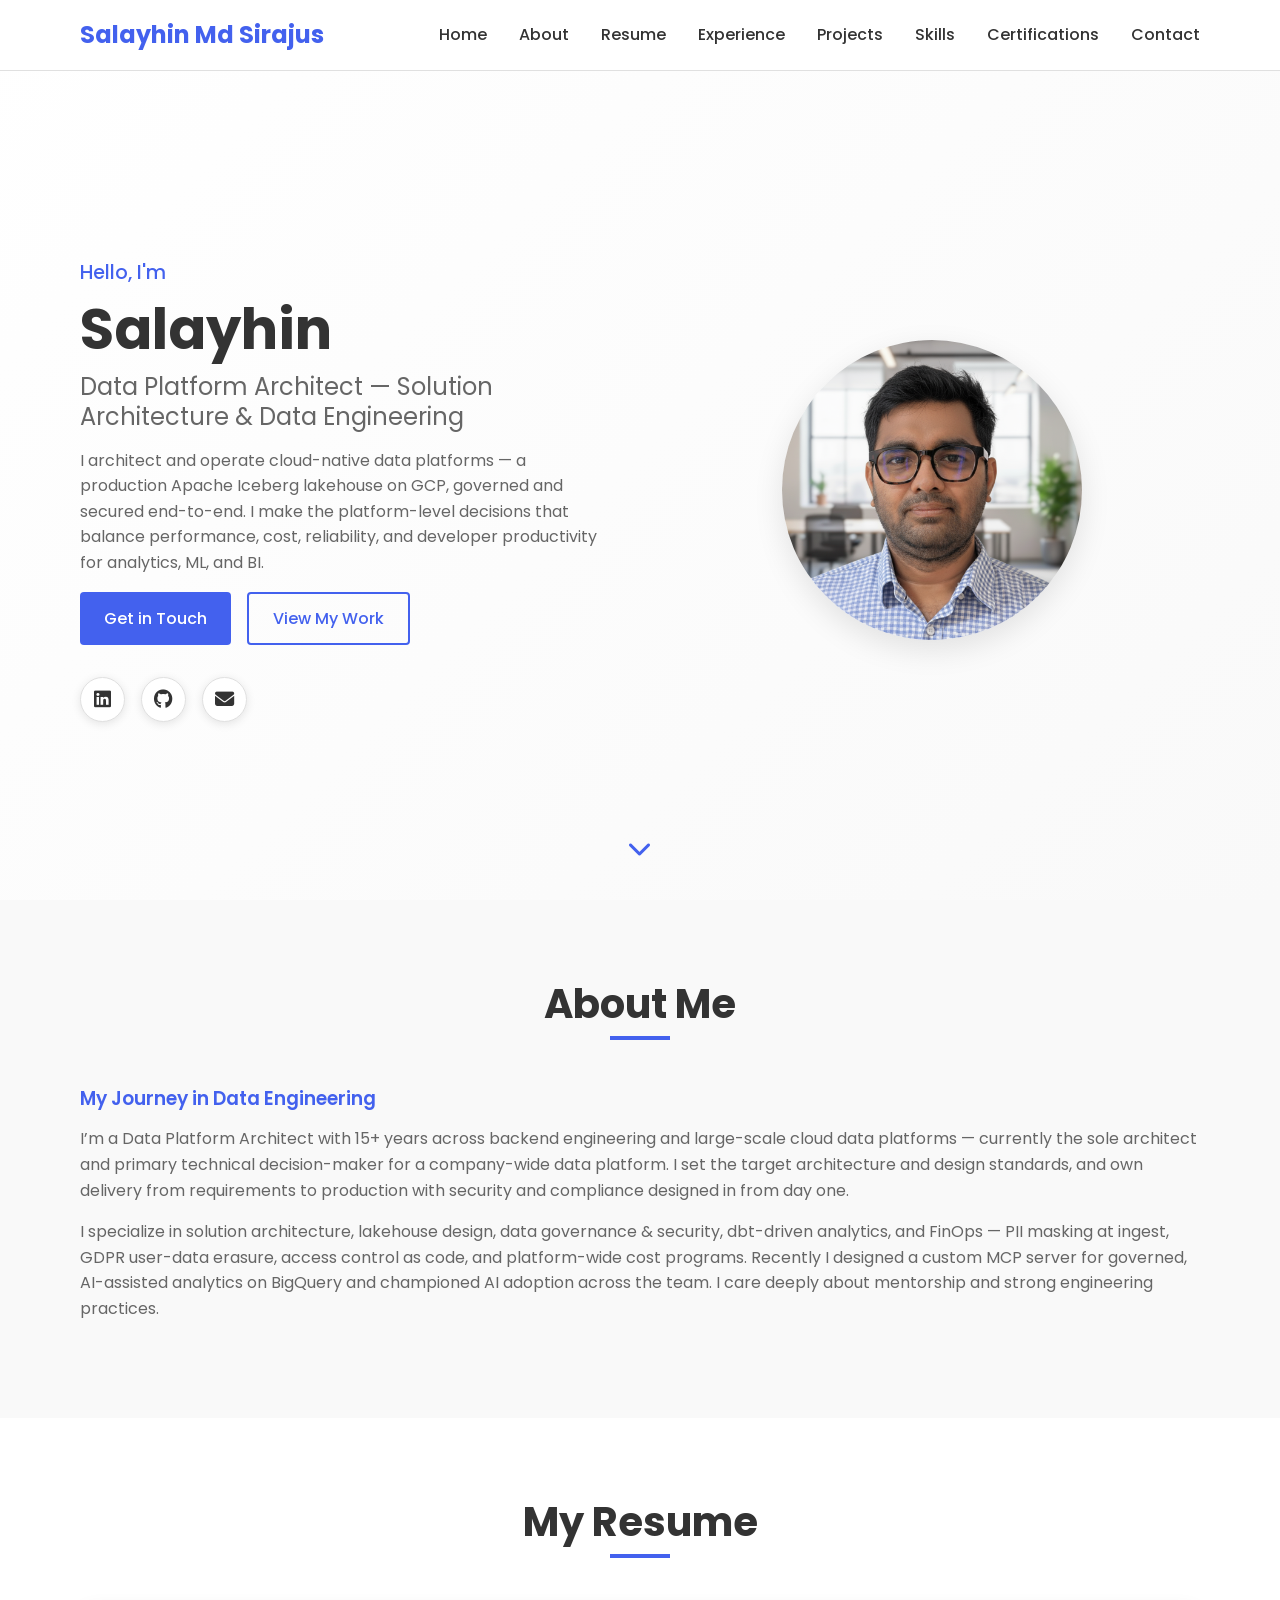
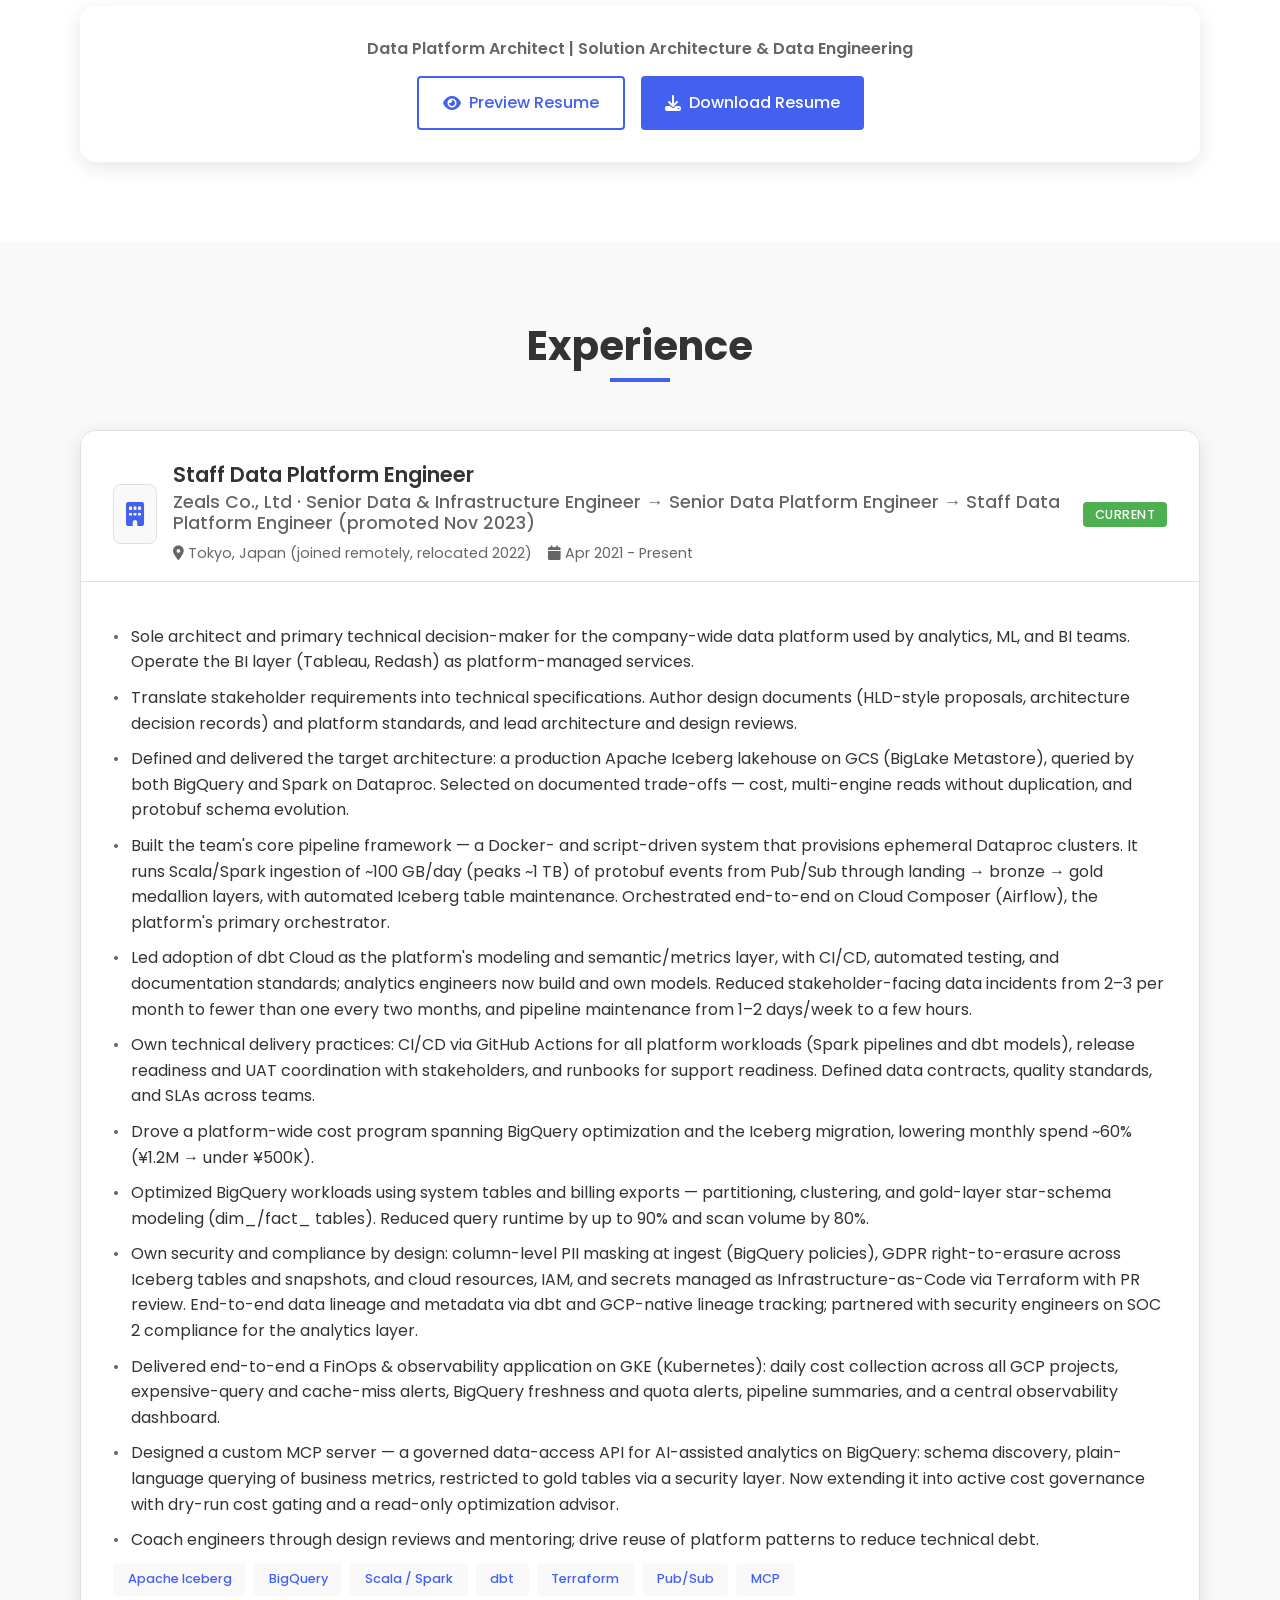
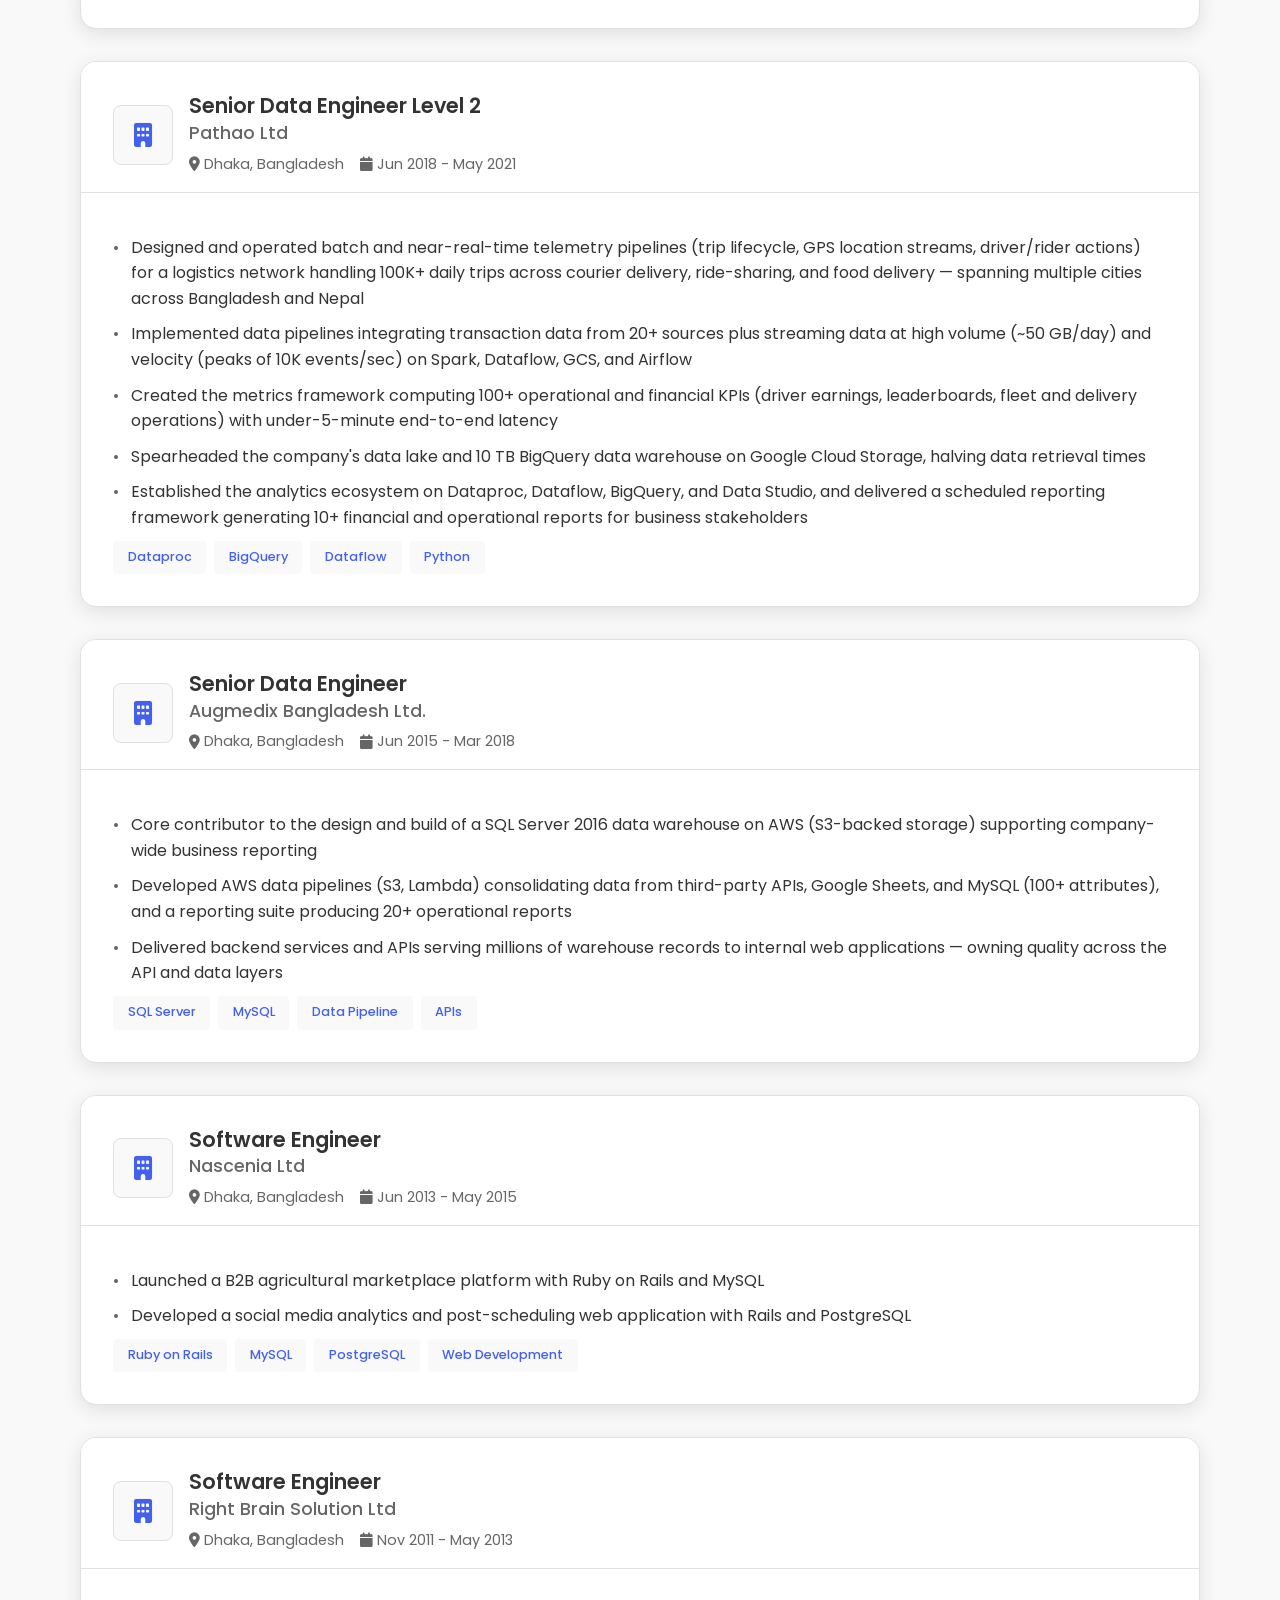
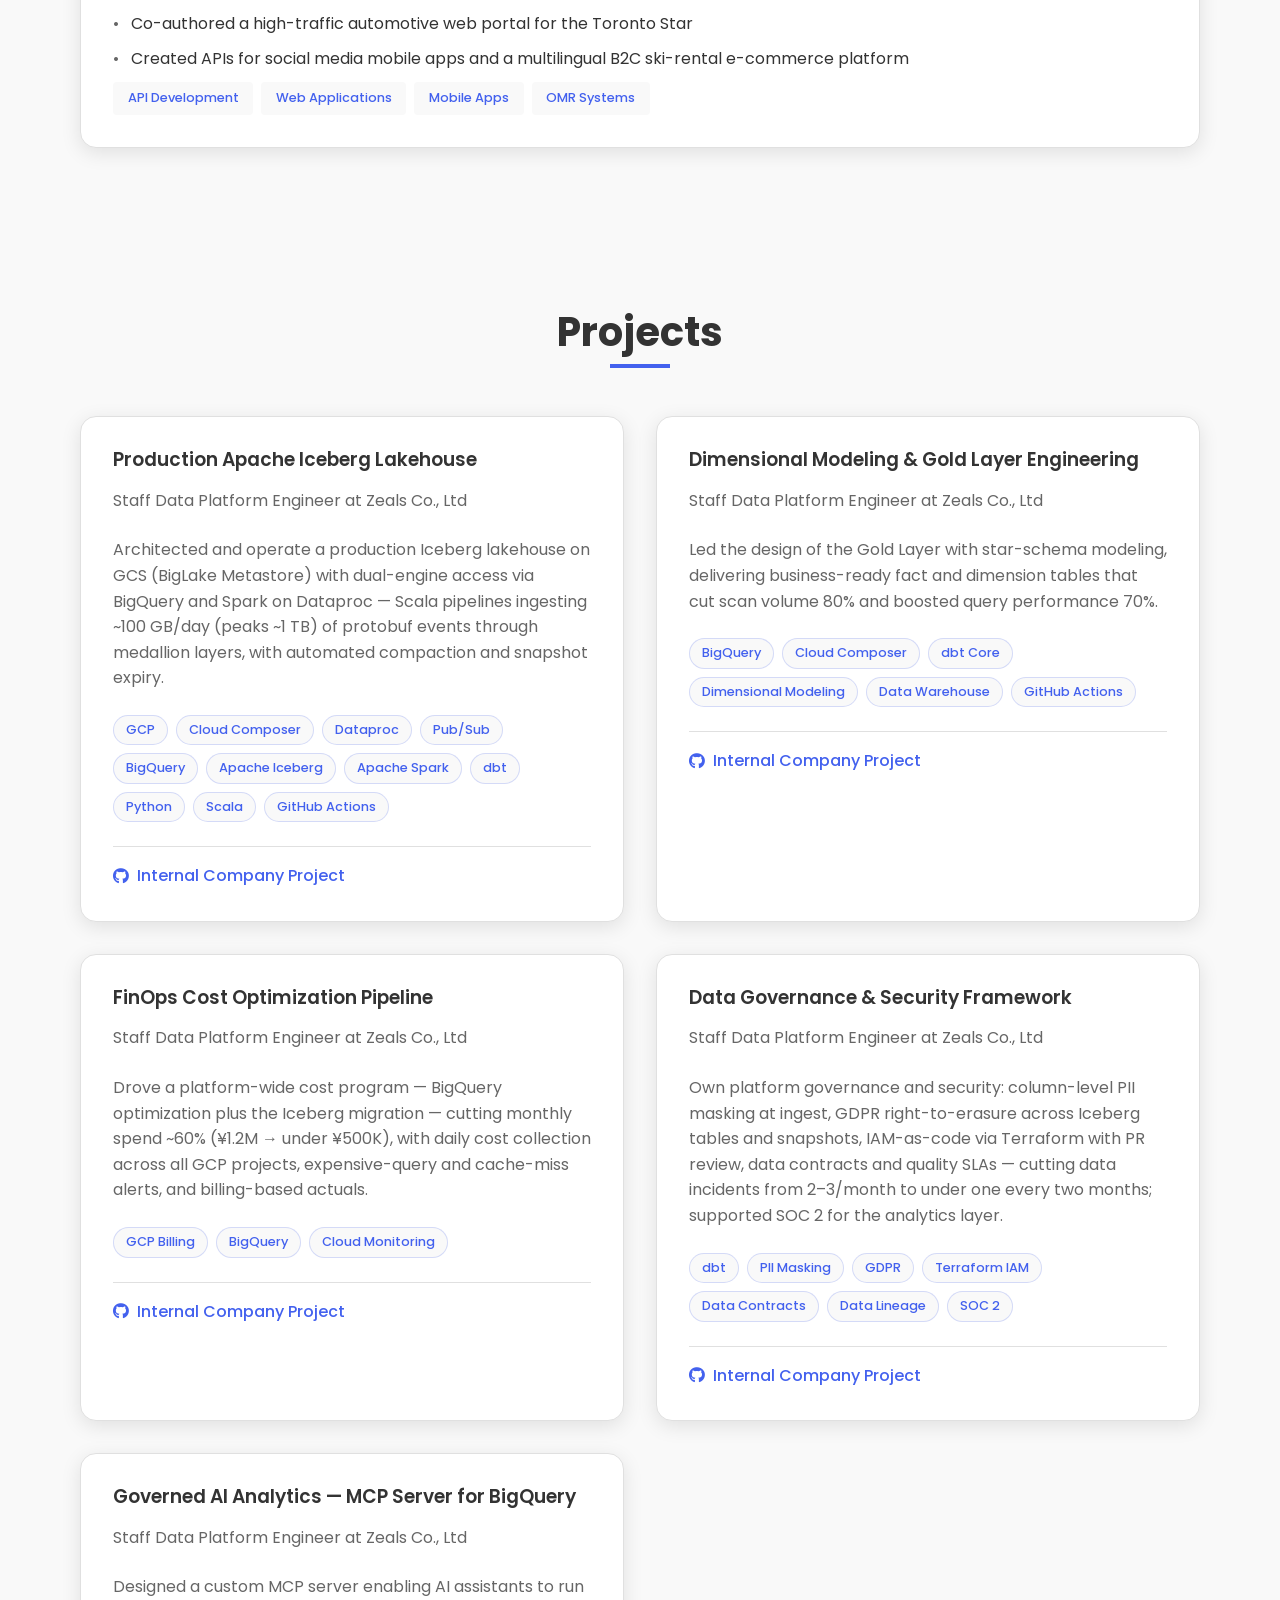
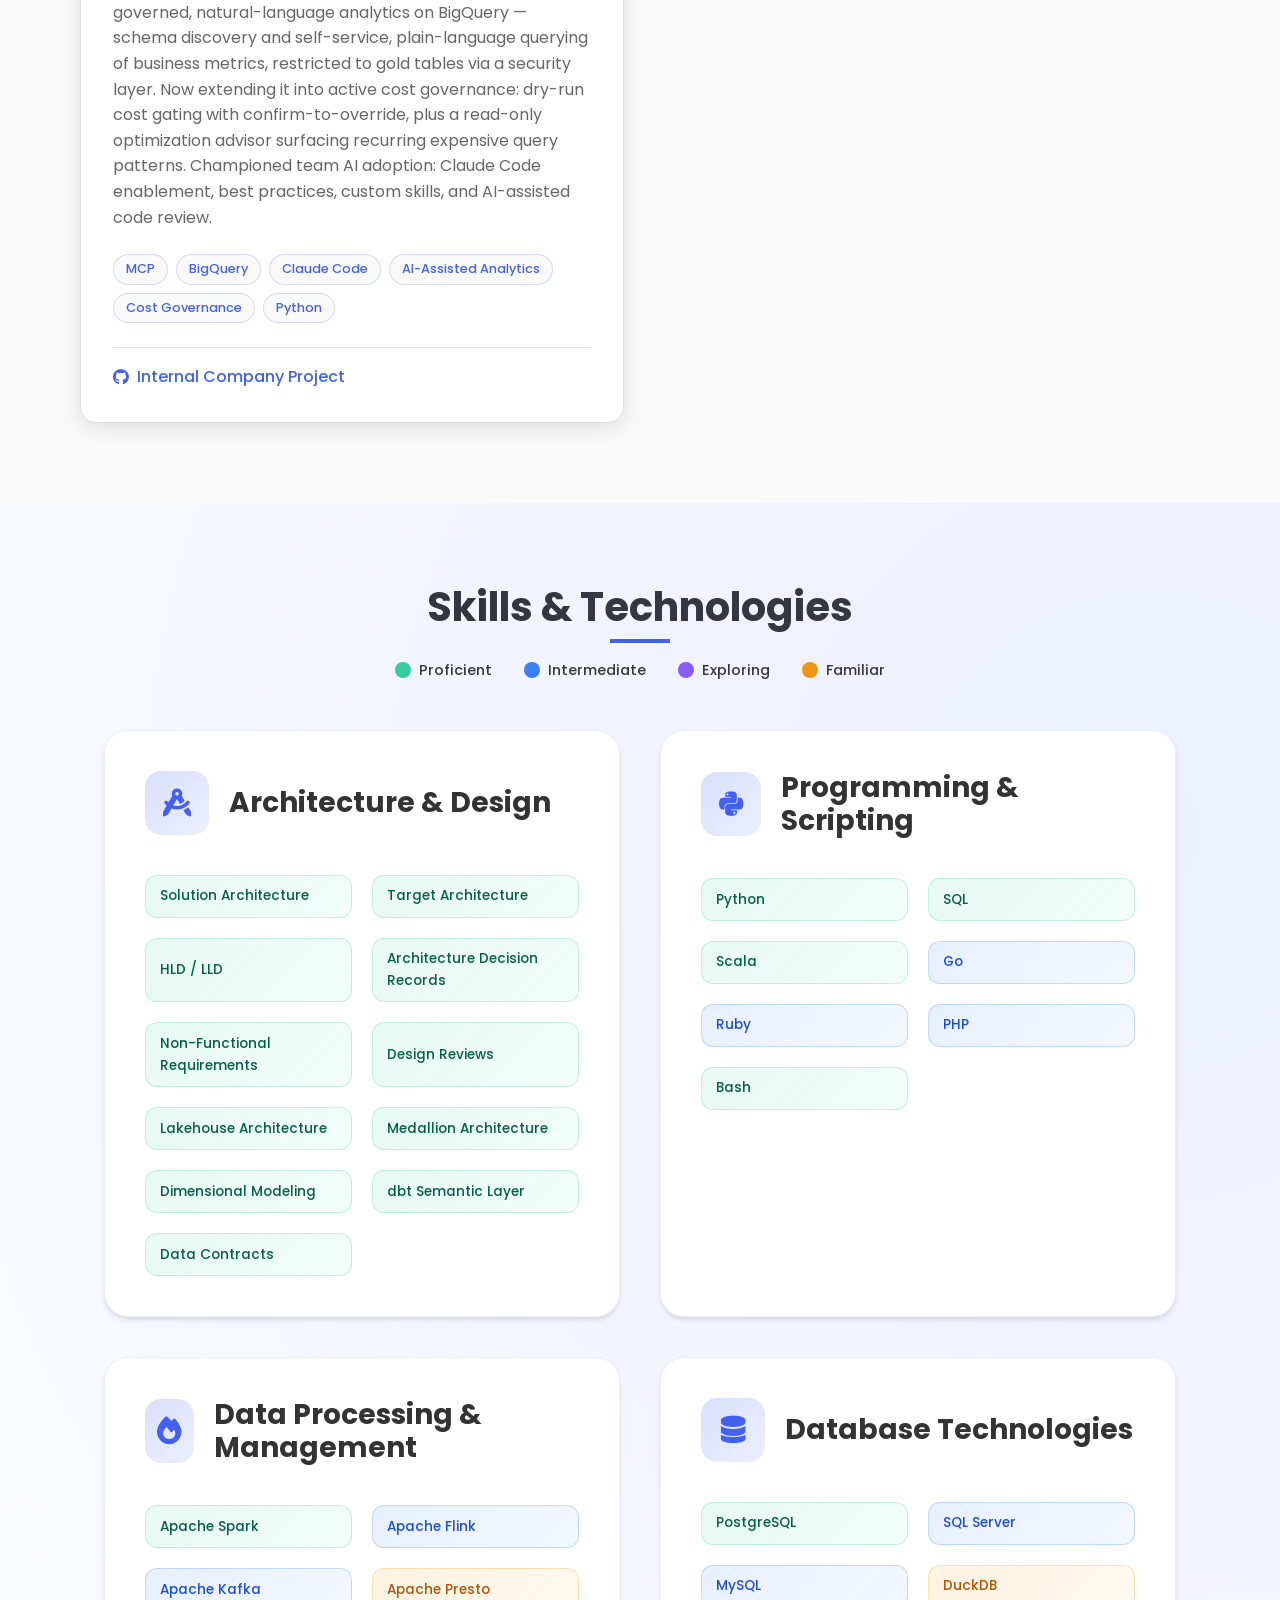
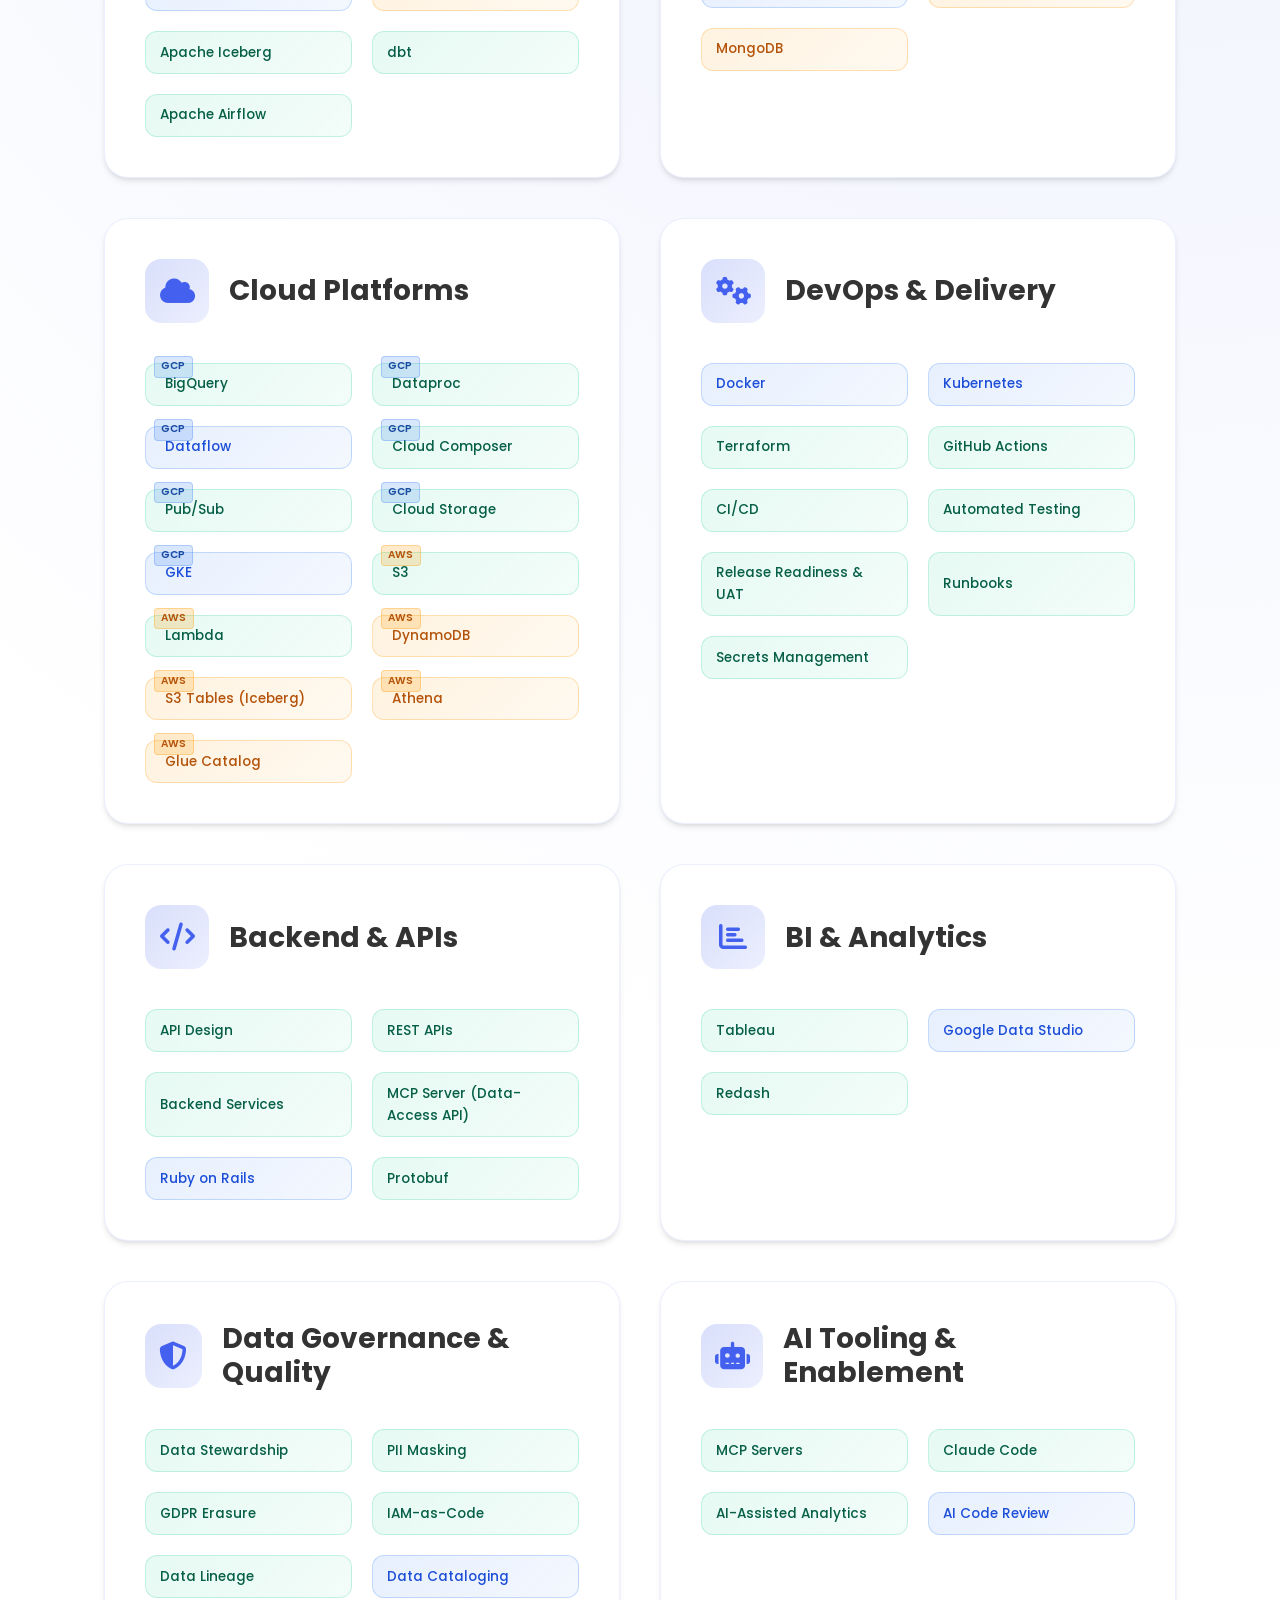
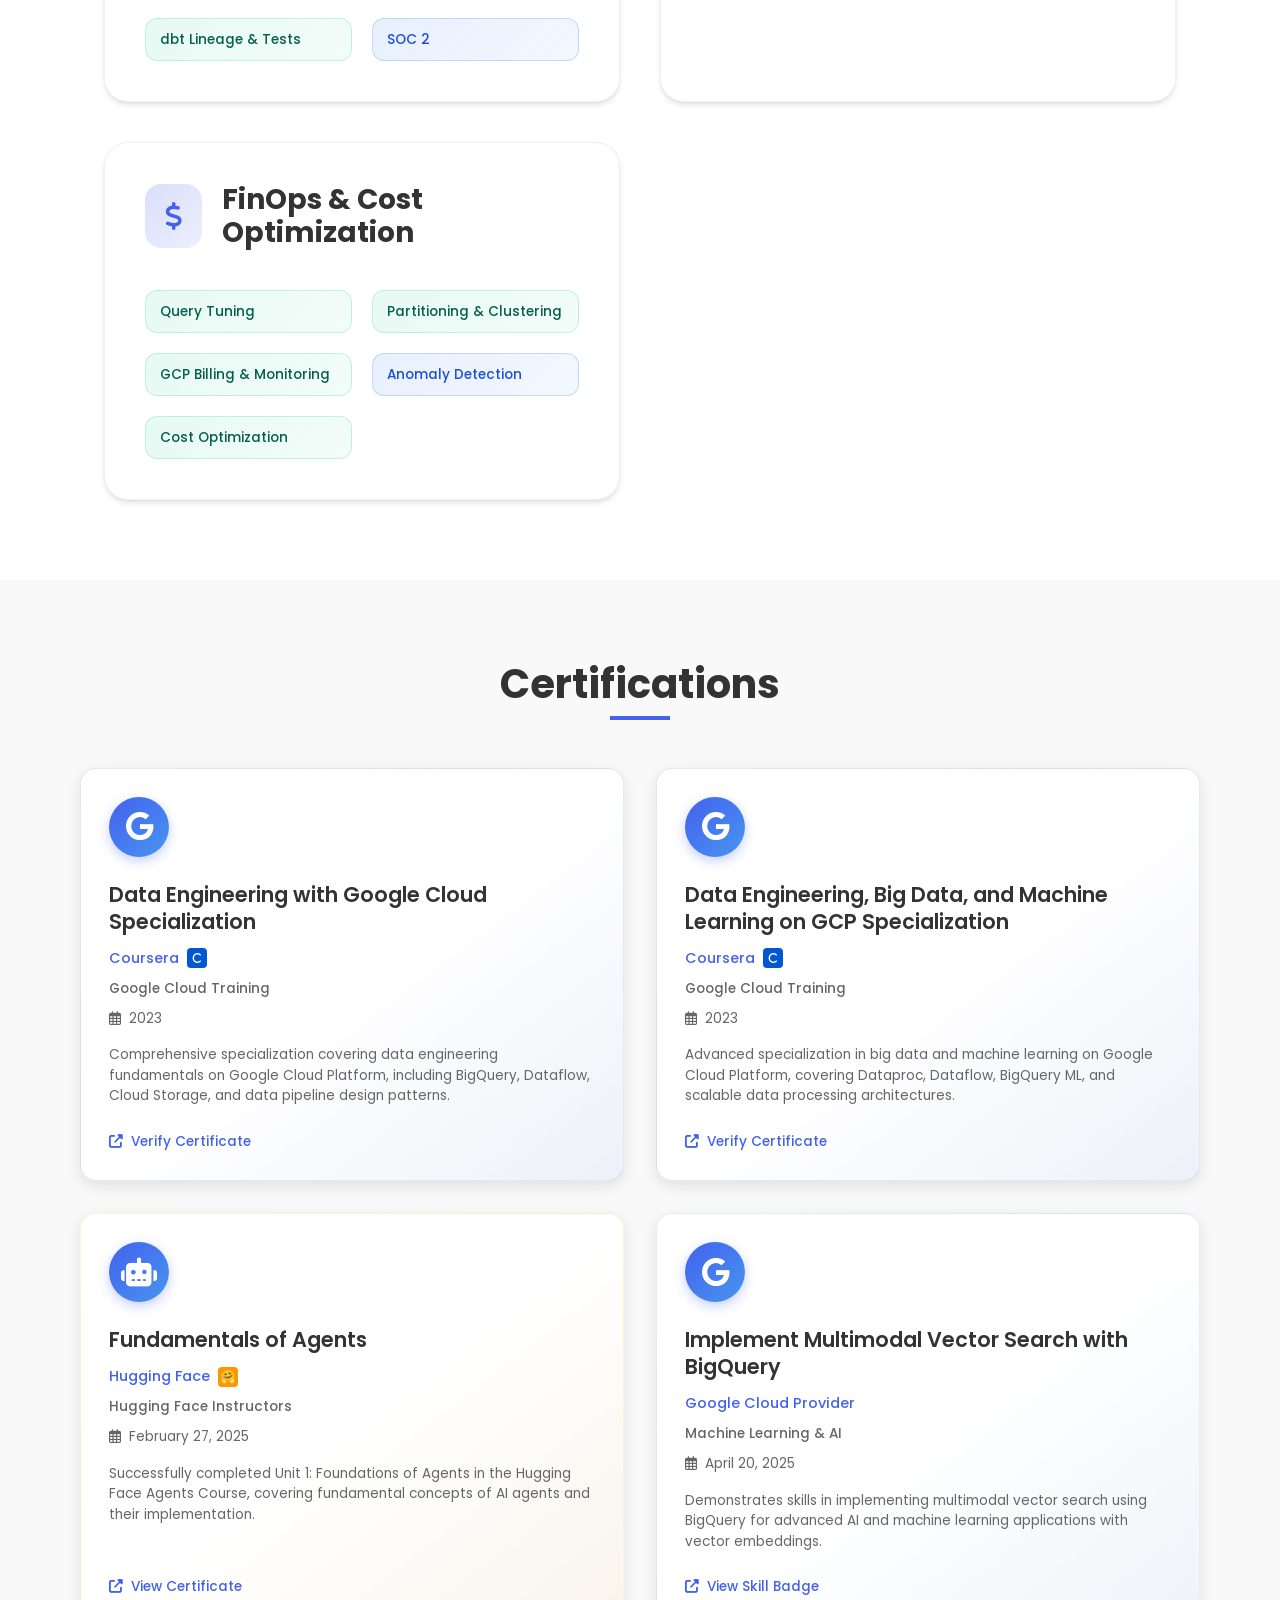
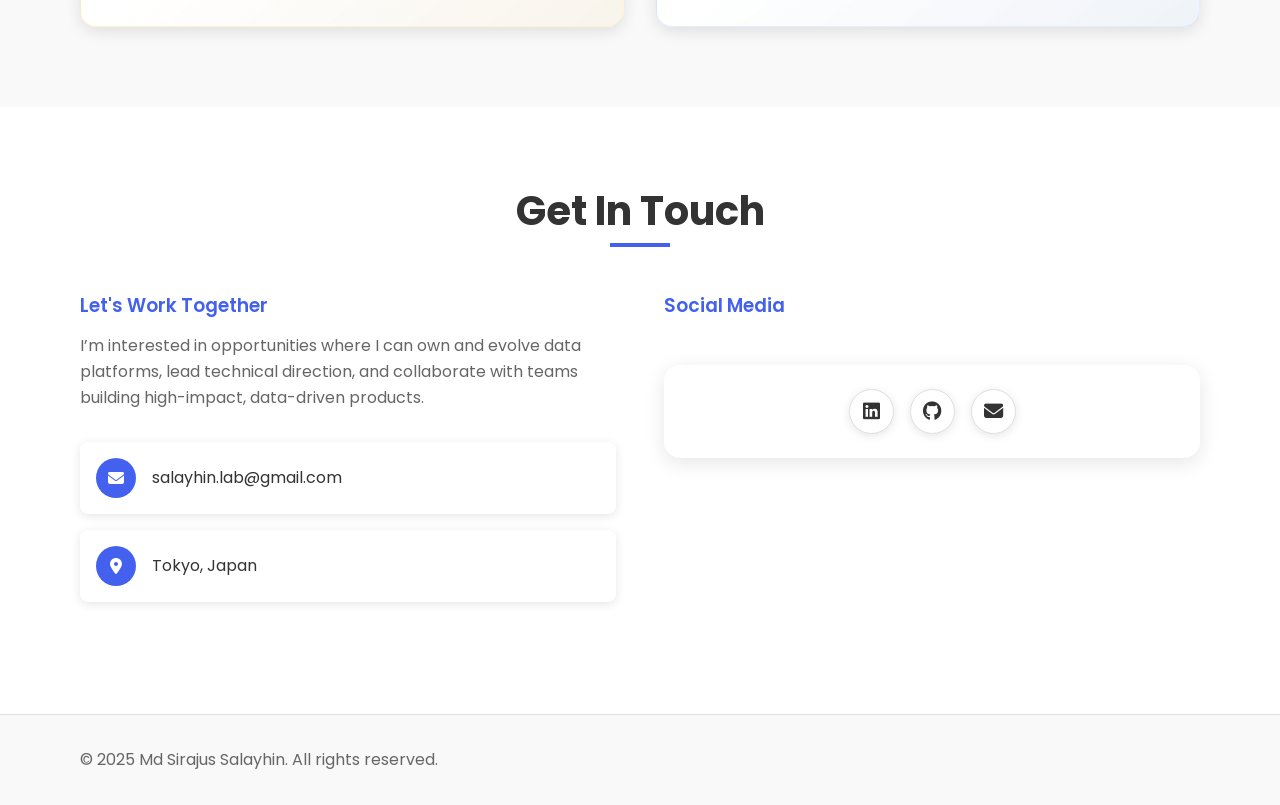
==== commit 94ecab4f: "Resume Updated" ====
--- a/index.html
+++ b/index.html
@@ -1,5 +1,6 @@
 <!DOCTYPE html>
 <html lang="en">
+
 <head>
     <meta charset="UTF-8">
     <meta name="viewport" content="width=device-width, initial-scale=1.0">
@@ -7,26 +8,34 @@
     <title>Salayhin Md Sirajus | Data Platform Architect — Solution Architecture & Data Engineering</title>
 
     <!-- Meta Description for SEO -->
-    <meta name="description" content="Data Platform Architect with 15+ years across backend engineering and large-scale cloud data platforms — sole architect of a production Apache Iceberg lakehouse on GCP, solution architecture, security and governance by design, and AI-assisted analytics with MCP.">
+    <meta name="description"
+        content="Data Platform Architect with 15+ years across backend engineering and large-scale cloud data platforms — sole architect of a production Apache Iceberg lakehouse on GCP, solution architecture, security and governance by design, and AI-assisted analytics with MCP.">
 
     <!-- Open Graph Tags for Social Sharing -->
-    <meta property="og:title" content="Salayhin Md Sirajus | Data Platform Architect — Solution Architecture & Data Engineering">
-    <meta property="og:description" content="Data Platform Architect with 15+ years across backend engineering and large-scale cloud data platforms — sole architect of a production Apache Iceberg lakehouse on GCP, solution architecture, security and governance by design, and AI-assisted analytics with MCP.">
+    <meta property="og:title"
+        content="Salayhin Md Sirajus | Data Platform Architect — Solution Architecture & Data Engineering">
+    <meta property="og:description"
+        content="Data Platform Architect with 15+ years across backend engineering and large-scale cloud data platforms — sole architect of a production Apache Iceberg lakehouse on GCP, solution architecture, security and governance by design, and AI-assisted analytics with MCP.">
     <meta property="og:type" content="website">
 
     <!-- Twitter Card Tags -->
     <meta name="twitter:card" content="summary_large_image">
-    <meta name="twitter:title" content="Salayhin Md Sirajus | Data Platform Architect — Solution Architecture & Data Engineering">
-    <meta name="twitter:description" content="Data Platform Architect — sole architect of a production Apache Iceberg lakehouse on GCP, solution architecture, security and governance by design, and AI-assisted analytics with MCP.">
+    <meta name="twitter:title"
+        content="Salayhin Md Sirajus | Data Platform Architect — Solution Architecture & Data Engineering">
+    <meta name="twitter:description"
+        content="Data Platform Architect — sole architect of a production Apache Iceberg lakehouse on GCP, solution architecture, security and governance by design, and AI-assisted analytics with MCP.">
 
     <!-- Favicon -->
-    <link rel="icon" href="data:image/svg+xml,<svg xmlns=%22http://www.w3.org/2000/svg%22 viewBox=%220 0 100 100%22><text y=%22.9em%22 font-size=%2290%22>💼</text></svg>">
+    <link rel="icon"
+        href="data:image/svg+xml,<svg xmlns=%22http://www.w3.org/2000/svg%22 viewBox=%220 0 100 100%22><text y=%22.9em%22 font-size=%2290%22>💼</text></svg>">
 
     <!-- Font Awesome -->
     <link rel="stylesheet" href="https://cdnjs.cloudflare.com/ajax/libs/font-awesome/6.4.0/css/all.min.css">
 
     <!-- Google Fonts -->
-    <link href="https://fonts.googleapis.com/css2?family=Poppins:wght@300;400;500;600;700&family=Roboto:wght@300;400;500;700&display=swap" rel="stylesheet">
+    <link
+        href="https://fonts.googleapis.com/css2?family=Poppins:wght@300;400;500;600;700&family=Roboto:wght@300;400;500;700&display=swap"
+        rel="stylesheet">
 
     <!-- Custom CSS -->
     <link rel="stylesheet" href="style.css">
@@ -67,13 +76,17 @@
                     <p class="hero-greeting">Hello, I'm</p>
                     <h1 class="hero-name">Salayhin</h1>
                     <h2 class="hero-title">Data Platform Architect — Solution Architecture & Data Engineering</h2>
-                    <p class="hero-description">I architect and operate cloud-native data platforms — a production Apache Iceberg lakehouse on GCP, governed and secured end-to-end. I make the platform-level decisions that balance performance, cost, reliability, and developer productivity for analytics, ML, and BI.</p>
+                    <p class="hero-description">I architect and operate cloud-native data platforms — a production
+                        Apache Iceberg lakehouse on GCP, governed and secured end-to-end. I make the platform-level
+                        decisions that balance performance, cost, reliability, and developer productivity for analytics,
+                        ML, and BI.</p>
                     <div class="hero-cta">
                         <a href="#contact" class="btn btn-primary">Get in Touch</a>
                         <a href="#projects" class="btn btn-secondary">View My Work</a>
                     </div>
                     <div class="social-links">
-                        <a href="https://linkedin.com/in/salayhin" class="social-link" aria-label="LinkedIn" target="_blank">
+                        <a href="https://linkedin.com/in/salayhin" class="social-link" aria-label="LinkedIn"
+                            target="_blank">
                             <i class="fab fa-linkedin"></i>
                         </a>
                         <a href="https://github.com/salayhin" class="social-link" aria-label="GitHub" target="_blank">
@@ -87,7 +100,8 @@
                 <div class="hero-image">
                     <div class="profile-image-container">
                         <div class="profile-placeholder">
-                            <img src="img/salayhin.png" alt="Md Sirajus Salayhin" style="width: 100%; height: 100%; object-fit: cover;">
+                            <img src="img/salayhin.png" alt="Md Sirajus Salayhin"
+                                style="width: 100%; height: 100%; object-fit: cover;">
                         </div>
                     </div>
                 </div>
@@ -109,8 +123,15 @@
             <div class="about-content">
                 <div class="about-text">
                     <h3>My Journey in Data Engineering</h3>
-                    <p>I’m a Data Platform Architect with 15+ years across backend engineering and large-scale cloud data platforms — currently the sole architect and primary technical decision-maker for a company-wide data platform. I set the target architecture and design standards, and own delivery from requirements to production with security and compliance designed in from day one.</p>
-                    <p>I specialize in solution architecture, lakehouse design, data governance &amp; security, dbt-driven analytics, and FinOps — PII masking at ingest, GDPR user-data erasure, access control as code, and platform-wide cost programs. Recently I designed a custom MCP server for governed, AI-assisted analytics on BigQuery and championed AI adoption across the team. I care deeply about mentorship and strong engineering practices.</p>
+                    <p>I’m a Data Platform Architect with 15+ years across backend engineering and large-scale cloud
+                        data platforms — currently the sole architect and primary technical decision-maker for a
+                        company-wide data platform. I set the target architecture and design standards, and own delivery
+                        from requirements to production with security and compliance designed in from day one.</p>
+                    <p>I specialize in solution architecture, lakehouse design, data governance &amp; security,
+                        dbt-driven analytics, and FinOps — PII masking at ingest, GDPR user-data erasure, access control
+                        as code, and platform-wide cost programs. Recently I designed a custom MCP server for governed,
+                        AI-assisted analytics on BigQuery and championed AI adoption across the team. I care deeply
+                        about mentorship and strong engineering practices.</p>
                 </div>
             </div>
         </div>
@@ -126,11 +147,13 @@
                 <div class="resume-header">
                     <p class="resume-tagline">Data Platform Architect | Solution Architecture &amp; Data Engineering</p>
                     <div class="resume-actions">
-                        <a href="resume/Md_Sirajus_Salayhin_Data_Platform_Architect.pdf" target="_blank" class="btn btn-secondary open-pdf-modal" data-modal-title="Resume Preview">
+                        <a href="resume/Md_Sirajus_Salayhin_Data_Platform_Architect.pdf" target="_blank"
+                            class="btn btn-secondary open-pdf-modal" data-modal-title="Resume Preview">
                             <i class="fas fa-eye"></i>
                             Preview Resume
                         </a>
-                        <a href="resume/Md_Sirajus_Salayhin_Data_Platform_Architect.pdf" class="btn btn-primary" target="_blank">
+                        <a href="resume/Md_Sirajus_Salayhin_Data_Platform_Architect.pdf" class="btn btn-primary"
+                            target="_blank">
                             <i class="fas fa-download"></i>
                             Download Resume
                         </a>
@@ -156,9 +179,11 @@
                             </div>
                             <div class="company-details">
                                 <h3>Staff Data Platform Engineer</h3>
-                                <h4>Zeals Co., Ltd · Senior Data &amp; Infrastructure Engineer → Senior Data Platform Engineer → Staff Data Platform Engineer (promoted Nov 2023)</h4>
+                                <h4>Zeals Co., Ltd · Senior Data &amp; Infrastructure Engineer → Senior Data Platform
+                                    Engineer → Staff Data Platform Engineer (promoted Nov 2023)</h4>
                                 <div class="location-date">
-                                    <span><i class="fas fa-map-marker-alt"></i>Tokyo, Japan (joined remotely, relocated 2022)</span>
+                                    <span><i class="fas fa-map-marker-alt"></i>Tokyo, Japan (joined remotely, relocated
+                                        2022)</span>
                                     <span><i class="fas fa-calendar"></i>Apr 2021 - Present</span>
                                 </div>
                             </div>
@@ -169,18 +194,51 @@
                     </div>
                     <div class="experience-content">
                         <div class="achievements">
-                            <div class="achievement">Sole architect and primary technical decision-maker for the company-wide data platform used by analytics, ML, and BI teams. Operate the BI layer (Tableau, Redash) as platform-managed services.</div>
-                            <div class="achievement">Translate stakeholder requirements into technical specifications. Author design documents (HLD-style proposals, architecture decision records) and platform standards, and lead architecture and design reviews.</div>
-                            <div class="achievement">Defined and delivered the target architecture: a production Apache Iceberg lakehouse on GCS (BigLake Metastore), queried by both BigQuery and Spark on Dataproc. Selected on documented trade-offs — cost, multi-engine reads without duplication, and protobuf schema evolution.</div>
-                            <div class="achievement">Built the team's core pipeline framework — a Docker- and script-driven system that provisions ephemeral Dataproc clusters. It runs Scala/Spark ingestion of ~100 GB/day (peaks ~1 TB) of protobuf events from Pub/Sub through landing → bronze → gold medallion layers, with automated Iceberg table maintenance. Orchestrated end-to-end on Cloud Composer (Airflow), the platform's primary orchestrator.</div>
-                            <div class="achievement">Led adoption of dbt Cloud as the platform's modeling and semantic/metrics layer, with CI/CD, automated testing, and documentation standards; analytics engineers now build and own models. Reduced stakeholder-facing data incidents from 2–3 per month to fewer than one every two months, and pipeline maintenance from 1–2 days/week to a few hours.</div>
-                            <div class="achievement">Own technical delivery practices: CI/CD via GitHub Actions for all platform workloads (Spark pipelines and dbt models), release readiness and UAT coordination with stakeholders, and runbooks for support readiness. Defined data contracts, quality standards, and SLAs across teams.</div>
-                            <div class="achievement">Drove a platform-wide cost program spanning BigQuery optimization and the Iceberg migration, lowering monthly spend ~60% (¥1.2M → under ¥500K).</div>
-                            <div class="achievement">Optimized BigQuery workloads using system tables and billing exports — partitioning, clustering, and gold-layer star-schema modeling (dim_/fact_ tables). Reduced query runtime by up to 90% and scan volume by 80%.</div>
-                            <div class="achievement">Own security and compliance by design: column-level PII masking at ingest (BigQuery policies), GDPR right-to-erasure across Iceberg tables and snapshots, and cloud resources, IAM, and secrets managed as Infrastructure-as-Code via Terraform with PR review. End-to-end data lineage and metadata via dbt and GCP-native lineage tracking; partnered with security engineers on SOC 2 compliance for the analytics layer.</div>
-                            <div class="achievement">Delivered end-to-end a FinOps &amp; observability application on GKE (Kubernetes): daily cost collection across all GCP projects, expensive-query and cache-miss alerts, BigQuery freshness and quota alerts, pipeline summaries, and a central observability dashboard.</div>
-                            <div class="achievement">Designed a custom MCP server — a governed data-access API for AI-assisted analytics on BigQuery: schema discovery, plain-language querying of business metrics, restricted to gold tables via a security layer. Now extending it into active cost governance with dry-run cost gating and a read-only optimization advisor.</div>
-                            <div class="achievement">Coach engineers through design reviews and mentoring; drive reuse of platform patterns to reduce technical debt.</div>
+                            <div class="achievement">Sole architect and primary technical decision-maker for the
+                                company-wide data platform used by analytics, ML, and BI teams. Operate the BI layer
+                                (Tableau, Redash) as platform-managed services.</div>
+                            <div class="achievement">Translate stakeholder requirements into technical specifications.
+                                Author design documents (HLD-style proposals, architecture decision records) and
+                                platform standards, and lead architecture and design reviews.</div>
+                            <div class="achievement">Defined and delivered the target architecture: a production Apache
+                                Iceberg lakehouse on GCS (BigLake Metastore), queried by both BigQuery and Spark on
+                                Dataproc. Selected on documented trade-offs — cost, multi-engine reads without
+                                duplication, and protobuf schema evolution.</div>
+                            <div class="achievement">Built the team's core pipeline framework — a Docker- and
+                                script-driven system that provisions ephemeral Dataproc clusters. It runs Scala/Spark
+                                ingestion of ~100 GB/day (peaks ~1 TB) of protobuf events from Pub/Sub through landing →
+                                bronze → gold medallion layers, with automated Iceberg table maintenance. Orchestrated
+                                end-to-end on Cloud Composer (Airflow), the platform's primary orchestrator.</div>
+                            <div class="achievement">Led adoption of dbt Cloud as the platform's modeling and
+                                semantic/metrics layer, with CI/CD, automated testing, and documentation standards;
+                                analytics engineers now build and own models. Reduced stakeholder-facing data incidents
+                                from 2–3 per month to fewer than one every two months, and pipeline maintenance from 1–2
+                                days/week to a few hours.</div>
+                            <div class="achievement">Own technical delivery practices: CI/CD via GitHub Actions for all
+                                platform workloads (Spark pipelines and dbt models), release readiness and UAT
+                                coordination with stakeholders, and runbooks for support readiness. Defined data
+                                contracts, quality standards, and SLAs across teams.</div>
+                            <div class="achievement">Drove a platform-wide cost program spanning BigQuery optimization
+                                and the Iceberg migration, lowering monthly spend ~60% (¥1.2M → under ¥500K).</div>
+                            <div class="achievement">Optimized BigQuery workloads using system tables and billing
+                                exports — partitioning, clustering, and gold-layer star-schema modeling (dim_/fact_
+                                tables). Reduced query runtime by up to 90% and scan volume by 80%.</div>
+                            <div class="achievement">Own security and compliance by design: column-level PII masking at
+                                ingest (BigQuery policies), GDPR right-to-erasure across Iceberg tables and snapshots,
+                                and cloud resources, IAM, and secrets managed as Infrastructure-as-Code via Terraform
+                                with PR review. End-to-end data lineage and metadata via dbt and GCP-native lineage
+                                tracking; partnered with security engineers on SOC 2 compliance for the analytics layer.
+                            </div>
+                            <div class="achievement">Delivered end-to-end a FinOps &amp; observability application on
+                                GKE (Kubernetes): daily cost collection across all GCP projects, expensive-query and
+                                cache-miss alerts, BigQuery freshness and quota alerts, pipeline summaries, and a
+                                central observability dashboard.</div>
+                            <div class="achievement">Designed a custom MCP server — a governed data-access API for
+                                AI-assisted analytics on BigQuery: schema discovery, plain-language querying of business
+                                metrics, restricted to gold tables via a security layer. Now extending it into active
+                                cost governance with dry-run cost gating and a read-only optimization advisor.</div>
+                            <div class="achievement">Coach engineers through design reviews and mentoring; drive reuse
+                                of platform patterns to reduce technical debt.</div>
                         </div>
                         <div class="tech-stack">
                             <span class="tech-tag">Apache Iceberg</span>
@@ -214,11 +272,21 @@
                     </div>
                     <div class="experience-content">
                         <div class="achievements">
-                            <div class="achievement">Designed and operated batch and near-real-time telemetry pipelines (trip lifecycle, GPS location streams, driver/rider actions) for 100K+ daily trips across ride-sharing, courier, and food delivery — spanning multiple cities across Bangladesh and Nepal</div>
-                            <div class="achievement">Implemented data pipelines integrating transaction data from 20+ sources plus streaming data at high volume (~50 GB/day) and velocity (peaks of 10K events/sec) on Spark, Dataflow, GCS, and Airflow</div>
-                            <div class="achievement">Created the metrics framework computing 100+ business KPIs (driver earnings, leaderboards, operational metrics) with under-5-minute end-to-end latency</div>
-                            <div class="achievement">Spearheaded the company's data lake and 10 TB BigQuery data warehouse on Google Cloud Storage, halving data retrieval times</div>
-                            <div class="achievement">Established the analytics ecosystem on Dataproc, Dataflow, BigQuery, and Data Studio, and delivered a scheduled reporting framework generating 10+ financial and operational reports</div>
+                            <div class="achievement">Designed and operated batch and near-real-time telemetry pipelines
+                                (trip lifecycle, GPS location streams, driver/rider actions) for a logistics network
+                                handling 100K+ daily trips across courier delivery, ride-sharing, and food delivery —
+                                spanning multiple cities across Bangladesh and Nepal</div>
+                            <div class="achievement">Implemented data pipelines integrating transaction data from 20+
+                                sources plus streaming data at high volume (~50 GB/day) and velocity (peaks of 10K
+                                events/sec) on Spark, Dataflow, GCS, and Airflow</div>
+                            <div class="achievement">Created the metrics framework computing 100+ operational and
+                                financial KPIs (driver earnings, leaderboards, fleet and delivery operations) with
+                                under-5-minute end-to-end latency</div>
+                            <div class="achievement">Spearheaded the company's data lake and 10 TB BigQuery data
+                                warehouse on Google Cloud Storage, halving data retrieval times</div>
+                            <div class="achievement">Established the analytics ecosystem on Dataproc, Dataflow,
+                                BigQuery, and Data Studio, and delivered a scheduled reporting framework generating 10+
+                                financial and operational reports for business stakeholders</div>
                         </div>
                         <div class="tech-stack">
                             <span class="tech-tag">Dataproc</span>
@@ -248,9 +316,14 @@
                     </div>
                     <div class="experience-content">
                         <div class="achievements">
-                            <div class="achievement">Core contributor to the design and build of a SQL Server 2016 data warehouse on AWS (S3-backed storage) supporting company-wide business reporting</div>
-                            <div class="achievement">Developed AWS data pipelines (S3, Lambda) consolidating data from third-party APIs, Google Sheets, and MySQL (100+ attributes), and a reporting suite producing 20+ operational reports</div>
-                            <div class="achievement">Delivered backend services serving millions of warehouse records to internal applications</div>
+                            <div class="achievement">Core contributor to the design and build of a SQL Server 2016 data
+                                warehouse on AWS (S3-backed storage) supporting company-wide business reporting</div>
+                            <div class="achievement">Developed AWS data pipelines (S3, Lambda) consolidating data from
+                                third-party APIs, Google Sheets, and MySQL (100+ attributes), and a reporting suite
+                                producing 20+ operational reports</div>
+                            <div class="achievement">Delivered backend services and APIs serving millions of warehouse
+                                records to internal web applications — owning quality across the API and data layers
+                            </div>
                         </div>
                         <div class="tech-stack">
                             <span class="tech-tag">SQL Server</span>
@@ -280,8 +353,10 @@
                     </div>
                     <div class="experience-content">
                         <div class="achievements">
-                            <div class="achievement">Launched a B2B agricultural marketplace platform with Ruby on Rails and MySQL</div>
-                            <div class="achievement">Developed a social media analytics and post-scheduling tool with Rails and PostgreSQL</div>
+                            <div class="achievement">Launched a B2B agricultural marketplace platform with Ruby on Rails
+                                and MySQL</div>
+                            <div class="achievement">Developed a social media analytics and post-scheduling web
+                                application with Rails and PostgreSQL</div>
                         </div>
                         <div class="tech-stack">
                             <span class="tech-tag">Ruby on Rails</span>
@@ -311,8 +386,10 @@
                     </div>
                     <div class="experience-content">
                         <div class="achievements">
-                            <div class="achievement">Co-authored a high-traffic automotive portal for the Toronto Star</div>
-                            <div class="achievement">Created APIs for social media mobile apps and a multilingual B2C ski-rental e-commerce platform</div>
+                            <div class="achievement">Co-authored a high-traffic automotive web portal for the Toronto
+                                Star</div>
+                            <div class="achievement">Created APIs for social media mobile apps and a multilingual B2C
+                                ski-rental e-commerce platform</div>
                         </div>
                         <div class="tech-stack">
                             <span class="tech-tag">API Development</span>
@@ -337,7 +414,10 @@
                     <div class="project-content">
                         <h3>Production Apache Iceberg Lakehouse</h3>
                         <p class="section-subtitle">Staff Data Platform Engineer at Zeals Co., Ltd</p>
-                        <p>Architected and operate a production Iceberg lakehouse on GCS (BigLake Metastore) with dual-engine access via BigQuery and Spark on Dataproc — Scala pipelines ingesting ~100 GB/day (peaks ~1 TB) of protobuf events through medallion layers, with automated compaction and snapshot expiry.</p>
+                        <p>Architected and operate a production Iceberg lakehouse on GCS (BigLake Metastore) with
+                            dual-engine access via BigQuery and Spark on Dataproc — Scala pipelines ingesting ~100
+                            GB/day (peaks ~1 TB) of protobuf events through medallion layers, with automated compaction
+                            and snapshot expiry.</p>
                         <div class="project-tech">
                             <span class="tech-tag">GCP</span>
                             <span class="tech-tag">Cloud Composer</span>
@@ -364,7 +444,8 @@
                     <div class="project-content">
                         <h3>Dimensional Modeling & Gold Layer Engineering</h3>
                         <p class="section-subtitle">Staff Data Platform Engineer at Zeals Co., Ltd</p>
-                        <p>Led the design of the Gold Layer with star-schema modeling, delivering business-ready fact and dimension tables that cut scan volume 80% and boosted query performance 70%.</p>
+                        <p>Led the design of the Gold Layer with star-schema modeling, delivering business-ready fact
+                            and dimension tables that cut scan volume 80% and boosted query performance 70%.</p>
                         <div class="project-tech">
                             <span class="tech-tag">BigQuery</span>
                             <span class="tech-tag">Cloud Composer</span>
@@ -386,7 +467,9 @@
                     <div class="project-content">
                         <h3>FinOps Cost Optimization Pipeline</h3>
                         <p class="section-subtitle">Staff Data Platform Engineer at Zeals Co., Ltd</p>
-                        <p>Drove a platform-wide cost program — BigQuery optimization plus the Iceberg migration — cutting monthly spend ~60% (¥1.2M → under ¥500K), with daily cost collection across all GCP projects, expensive-query and cache-miss alerts, and billing-based actuals.</p>
+                        <p>Drove a platform-wide cost program — BigQuery optimization plus the Iceberg migration —
+                            cutting monthly spend ~60% (¥1.2M → under ¥500K), with daily cost collection across all GCP
+                            projects, expensive-query and cache-miss alerts, and billing-based actuals.</p>
                         <div class="project-tech">
                             <span class="tech-tag">GCP Billing</span>
                             <span class="tech-tag">BigQuery</span>
@@ -405,7 +488,10 @@
                     <div class="project-content">
                         <h3>Data Governance & Security Framework</h3>
                         <p class="section-subtitle">Staff Data Platform Engineer at Zeals Co., Ltd</p>
-                        <p>Own platform governance and security: column-level PII masking at ingest, GDPR right-to-erasure across Iceberg tables and snapshots, IAM-as-code via Terraform with PR review, data contracts and quality SLAs — cutting data incidents from 2–3/month to under one every two months; supported SOC 2 for the analytics layer.</p>
+                        <p>Own platform governance and security: column-level PII masking at ingest, GDPR
+                            right-to-erasure across Iceberg tables and snapshots, IAM-as-code via Terraform with PR
+                            review, data contracts and quality SLAs — cutting data incidents from 2–3/month to under one
+                            every two months; supported SOC 2 for the analytics layer.</p>
                         <div class="project-tech">
                             <span class="tech-tag">dbt</span>
                             <span class="tech-tag">PII Masking</span>
@@ -428,7 +514,13 @@
                     <div class="project-content">
                         <h3>Governed AI Analytics — MCP Server for BigQuery</h3>
                         <p class="section-subtitle">Staff Data Platform Engineer at Zeals Co., Ltd</p>
-                        <p>Designed a custom MCP server enabling AI assistants to run governed, natural-language analytics on BigQuery — schema discovery and self-service, plain-language querying of business metrics, restricted to gold tables via a security layer. Now extending it into active cost governance: dry-run cost gating with confirm-to-override, plus a read-only optimization advisor surfacing recurring expensive query patterns. Championed team AI adoption: Claude Code enablement, best practices, custom skills, and AI-assisted code review.</p>
+                        <p>Designed a custom MCP server enabling AI assistants to run governed, natural-language
+                            analytics on BigQuery — schema discovery and self-service, plain-language querying of
+                            business metrics, restricted to gold tables via a security layer. Now extending it into
+                            active cost governance: dry-run cost gating with confirm-to-override, plus a read-only
+                            optimization advisor surfacing recurring expensive query patterns. Championed team AI
+                            adoption: Claude Code enablement, best practices, custom skills, and AI-assisted code
+                            review.</p>
                         <div class="project-tech">
                             <span class="tech-tag">MCP</span>
                             <span class="tech-tag">BigQuery</span>
@@ -474,6 +566,29 @@
                 </div>
             </div>
             <div class="skills-content">
+                <!-- Architecture & Design -->
+                <div class="skills-category">
+                    <div class="category-header">
+                        <div class="category-icon">
+                            <i class="fas fa-drafting-compass"></i>
+                        </div>
+                        <h3>Architecture & Design</h3>
+                    </div>
+                    <div class="skills-tag-cloud">
+                        <span class="skill-tag" data-level="proficient">Solution Architecture</span>
+                        <span class="skill-tag" data-level="proficient">Target Architecture</span>
+                        <span class="skill-tag" data-level="proficient">HLD / LLD</span>
+                        <span class="skill-tag" data-level="proficient">Architecture Decision Records</span>
+                        <span class="skill-tag" data-level="proficient">Non-Functional Requirements</span>
+                        <span class="skill-tag" data-level="proficient">Design Reviews</span>
+                        <span class="skill-tag" data-level="proficient">Lakehouse Architecture</span>
+                        <span class="skill-tag" data-level="proficient">Medallion Architecture</span>
+                        <span class="skill-tag" data-level="proficient">Dimensional Modeling</span>
+                        <span class="skill-tag" data-level="proficient">dbt Semantic Layer</span>
+                        <span class="skill-tag" data-level="proficient">Data Contracts</span>
+                    </div>
+                </div>
+
                 <!-- Programming & Scripting -->
                 <div class="skills-category">
                     <div class="category-header">
@@ -507,7 +622,8 @@
                         <span class="skill-tag" data-level="intermediate">Apache Kafka</span>
                         <span class="skill-tag" data-level="familiar">Apache Presto</span>
                         <span class="skill-tag" data-level="proficient">Apache Iceberg</span>
-                        <span class="skill-tag" data-level="proficient">dbt Core</span>
+                        <span class="skill-tag" data-level="proficient">dbt</span>
+                        <span class="skill-tag" data-level="proficient">Apache Airflow</span>
                     </div>
                 </div>
 
@@ -559,7 +675,7 @@
                         <div class="category-icon">
                             <i class="fas fa-cogs"></i>
                         </div>
-                        <h3>Infrastructure & Automation</h3>
+                        <h3>DevOps & Delivery</h3>
                     </div>
                     <div class="skills-tag-cloud">
                         <span class="skill-tag" data-level="intermediate">Docker</span>
@@ -567,6 +683,28 @@
                         <span class="skill-tag" data-level="proficient">Terraform</span>
                         <span class="skill-tag" data-level="proficient">GitHub Actions</span>
                         <span class="skill-tag" data-level="proficient">CI/CD</span>
+                        <span class="skill-tag" data-level="proficient">Automated Testing</span>
+                        <span class="skill-tag" data-level="proficient">Release Readiness & UAT</span>
+                        <span class="skill-tag" data-level="proficient">Runbooks</span>
+                        <span class="skill-tag" data-level="proficient">Secrets Management</span>
+                    </div>
+                </div>
+
+                <!-- Backend & APIs -->
+                <div class="skills-category">
+                    <div class="category-header">
+                        <div class="category-icon">
+                            <i class="fas fa-code"></i>
+                        </div>
+                        <h3>Backend & APIs</h3>
+                    </div>
+                    <div class="skills-tag-cloud">
+                        <span class="skill-tag" data-level="proficient">API Design</span>
+                        <span class="skill-tag" data-level="proficient">REST APIs</span>
+                        <span class="skill-tag" data-level="proficient">Backend Services</span>
+                        <span class="skill-tag" data-level="proficient">MCP Server (Data-Access API)</span>
+                        <span class="skill-tag" data-level="intermediate">Ruby on Rails</span>
+                        <span class="skill-tag" data-level="proficient">Protobuf</span>
                     </div>
                 </div>
 
@@ -598,6 +736,7 @@
                         <span class="skill-tag" data-level="proficient">PII Masking</span>
                         <span class="skill-tag" data-level="proficient">GDPR Erasure</span>
                         <span class="skill-tag" data-level="proficient">IAM-as-Code</span>
+                        <span class="skill-tag" data-level="proficient">Data Lineage</span>
                         <span class="skill-tag" data-level="intermediate">Data Cataloging</span>
                         <span class="skill-tag" data-level="proficient">dbt Lineage & Tests</span>
                         <span class="skill-tag" data-level="intermediate">SOC 2</span>
@@ -653,11 +792,16 @@
                     </div>
                     <div class="cert-content">
                         <h3 class="cert-title">Data Engineering with Google Cloud Specialization</h3>
-                        <p class="cert-issuer">Coursera <span class="cert-logo-badge coursera-badge"><i class="fa-solid fa-c"></i></span></p>
+                        <p class="cert-issuer">Coursera <span class="cert-logo-badge coursera-badge"><i
+                                    class="fa-solid fa-c"></i></span></p>
                         <p class="cert-provider">Google Cloud Training</p>
                         <p class="cert-date"><i class="far fa-calendar-alt"></i> 2023</p>
-                        <p class="cert-description">Comprehensive specialization covering data engineering fundamentals on Google Cloud Platform, including BigQuery, Dataflow, Cloud Storage, and data pipeline design patterns.</p>
-                        <a href="https://www.coursera.org/account/accomplishments/specialization/certificate/MQRYP6DEBYBE" class="cert-link" target="_blank"><i class="fas fa-external-link-alt"></i> Verify Certificate</a>
+                        <p class="cert-description">Comprehensive specialization covering data engineering fundamentals
+                            on Google Cloud Platform, including BigQuery, Dataflow, Cloud Storage, and data pipeline
+                            design patterns.</p>
+                        <a href="https://www.coursera.org/account/accomplishments/specialization/certificate/MQRYP6DEBYBE"
+                            class="cert-link" target="_blank"><i class="fas fa-external-link-alt"></i> Verify
+                            Certificate</a>
                     </div>
                 </div>
 
@@ -666,12 +810,18 @@
                         <i class="fab fa-google"></i>
                     </div>
                     <div class="cert-content">
-                        <h3 class="cert-title">Data Engineering, Big Data, and Machine Learning on GCP Specialization</h3>
-                        <p class="cert-issuer">Coursera <span class="cert-logo-badge coursera-badge"><i class="fa-solid fa-c"></i></span></p>
+                        <h3 class="cert-title">Data Engineering, Big Data, and Machine Learning on GCP Specialization
+                        </h3>
+                        <p class="cert-issuer">Coursera <span class="cert-logo-badge coursera-badge"><i
+                                    class="fa-solid fa-c"></i></span></p>
                         <p class="cert-provider">Google Cloud Training</p>
                         <p class="cert-date"><i class="far fa-calendar-alt"></i> 2023</p>
-                        <p class="cert-description">Advanced specialization in big data and machine learning on Google Cloud Platform, covering Dataproc, Dataflow, BigQuery ML, and scalable data processing architectures.</p>
-                        <a href="https://www.coursera.org/account/accomplishments/specialization/certificate/AAQ4TJYJCSDY" class="cert-link" target="_blank"><i class="fas fa-external-link-alt"></i> Verify Certificate</a>
+                        <p class="cert-description">Advanced specialization in big data and machine learning on Google
+                            Cloud Platform, covering Dataproc, Dataflow, BigQuery ML, and scalable data processing
+                            architectures.</p>
+                        <a href="https://www.coursera.org/account/accomplishments/specialization/certificate/AAQ4TJYJCSDY"
+                            class="cert-link" target="_blank"><i class="fas fa-external-link-alt"></i> Verify
+                            Certificate</a>
                     </div>
                 </div>
 
@@ -681,11 +831,15 @@
                     </div>
                     <div class="cert-content">
                         <h3 class="cert-title">Fundamentals of Agents</h3>
-                        <p class="cert-issuer">Hugging Face <span class="cert-logo-badge huggingface-badge">🤗</span></p>
+                        <p class="cert-issuer">Hugging Face <span class="cert-logo-badge huggingface-badge">🤗</span>
+                        </p>
                         <p class="cert-provider">Hugging Face Instructors</p>
                         <p class="cert-date"><i class="far fa-calendar-alt"></i> February 27, 2025</p>
-                        <p class="cert-description">Successfully completed Unit 1: Foundations of Agents in the Hugging Face Agents Course, covering fundamental concepts of AI agents and their implementation.</p>
-                        <a href="https://cas-bridge.xethub.hf.co/xet-bridge-us/67a47037749ea2c4b9fafd4b/eccd4b8ed7284203ae595244f430842eeab6960f05829a45f1a9c424945961c5?X-Amz-Algorithm=AWS4-HMAC-SHA256&X-Amz-Content-Sha256=UNSIGNED-PAYLOAD&X-Amz-Credential=cas%2F20250929%2Fus-east-1%2Fs3%2Faws4_request&X-Amz-Date=20250929T150311Z&X-Amz-Expires=3600&X-Amz-Signature=f54de8cab59bbcb5a0f7ba46ef9048f09b7dd5ee351c9286e38943d060ead8ad&X-Amz-SignedHeaders=host&X-Xet-Cas-Uid=public&response-content-disposition=inline%3B+filename*%3DUTF-8%27%272025-02-27.png%3B+filename%3D%222025-02-27.png%22%3B&response-content-type=image%2Fpng&x-id=GetObject&Expires=1759161791&Policy=[base64]&Signature=IMfWccVhVLagUTIW%7ELl75xwpcfJc7r-14qsyqPNvwFNWrvBpvySdPIVup7X1WmUV1tni%7EX%7EWJWrKKftzA7CsWsHR36nDVAPqIjv8337eVCXW%7EyCEMYi2E1ToNDz1r2UKK21DUEkCE1iGxoye9hVqKAvwnzcVvq0HkFzFd9i0Y5RQW%7EOhr2f%7Ezv1YndGaKZNvQakpTHB%7Eptju2JawjxyeextNqdxO59UCER8IhlulIo2FZCJ-R25GV4tTymrLfAjaG4ayzXXmkx3pD8a2YVz2mINDCzfDlOvEizzeUQxBFt4YUK%7EOZZvaKFbgLSpCOaen200jQB0uqdVYTTbKEK-vyg__&Key-Pair-Id=K2L8F4GPSG1IFC" class="cert-link" target="_blank"><i class="fas fa-external-link-alt"></i> View Certificate</a>
+                        <p class="cert-description">Successfully completed Unit 1: Foundations of Agents in the Hugging
+                            Face Agents Course, covering fundamental concepts of AI agents and their implementation.</p>
+                        <a href="https://cas-bridge.xethub.hf.co/xet-bridge-us/67a47037749ea2c4b9fafd4b/eccd4b8ed7284203ae595244f430842eeab6960f05829a45f1a9c424945961c5?X-Amz-Algorithm=AWS4-HMAC-SHA256&X-Amz-Content-Sha256=UNSIGNED-PAYLOAD&X-Amz-Credential=cas%2F20250929%2Fus-east-1%2Fs3%2Faws4_request&X-Amz-Date=20250929T150311Z&X-Amz-Expires=3600&X-Amz-Signature=f54de8cab59bbcb5a0f7ba46ef9048f09b7dd5ee351c9286e38943d060ead8ad&X-Amz-SignedHeaders=host&X-Xet-Cas-Uid=public&response-content-disposition=inline%3B+filename*%3DUTF-8%27%272025-02-27.png%3B+filename%3D%222025-02-27.png%22%3B&response-content-type=image%2Fpng&x-id=GetObject&Expires=1759161791&Policy=[base64]&Signature=IMfWccVhVLagUTIW%7ELl75xwpcfJc7r-14qsyqPNvwFNWrvBpvySdPIVup7X1WmUV1tni%7EX%7EWJWrKKftzA7CsWsHR36nDVAPqIjv8337eVCXW%7EyCEMYi2E1ToNDz1r2UKK21DUEkCE1iGxoye9hVqKAvwnzcVvq0HkFzFd9i0Y5RQW%7EOhr2f%7Ezv1YndGaKZNvQakpTHB%7Eptju2JawjxyeextNqdxO59UCER8IhlulIo2FZCJ-R25GV4tTymrLfAjaG4ayzXXmkx3pD8a2YVz2mINDCzfDlOvEizzeUQxBFt4YUK%7EOZZvaKFbgLSpCOaen200jQB0uqdVYTTbKEK-vyg__&Key-Pair-Id=K2L8F4GPSG1IFC"
+                            class="cert-link" target="_blank"><i class="fas fa-external-link-alt"></i> View
+                            Certificate</a>
                     </div>
                 </div>
 
@@ -698,8 +852,11 @@
                         <p class="cert-issuer">Google Cloud Provider</p>
                         <p class="cert-provider">Machine Learning & AI</p>
                         <p class="cert-date"><i class="far fa-calendar-alt"></i> April 20, 2025</p>
-                        <p class="cert-description">Demonstrates skills in implementing multimodal vector search using BigQuery for advanced AI and machine learning applications with vector embeddings.</p>
-                        <a href="https://www.cloudskillsboost.google/public_profiles/648a7dce-f9f7-49ef-9570-2d2a441cc8e8/badges/15070189" class="cert-link" target="_blank"><i class="fas fa-external-link-alt"></i> View Skill Badge</a>
+                        <p class="cert-description">Demonstrates skills in implementing multimodal vector search using
+                            BigQuery for advanced AI and machine learning applications with vector embeddings.</p>
+                        <a href="https://www.cloudskillsboost.google/public_profiles/648a7dce-f9f7-49ef-9570-2d2a441cc8e8/badges/15070189"
+                            class="cert-link" target="_blank"><i class="fas fa-external-link-alt"></i> View Skill
+                            Badge</a>
                     </div>
                 </div>
             </div>
@@ -715,7 +872,8 @@
             <div class="contact-content">
                 <div class="contact-info">
                     <h3>Let's Work Together</h3>
-                    <p>I’m interested in opportunities where I can own and evolve data platforms, lead technical direction, and collaborate with teams building high-impact, data-driven products.</p>
+                    <p>I’m interested in opportunities where I can own and evolve data platforms, lead technical
+                        direction, and collaborate with teams building high-impact, data-driven products.</p>
 
                     <div class="contact-details">
                         <div class="contact-item">
@@ -734,13 +892,16 @@
                     <h3>Social Media</h3>
                     <div class="social-media-section">
                         <div class="contact-social">
-                            <a href="https://linkedin.com/in/salayhin" class="social-link" target="_blank" aria-label="LinkedIn">
+                            <a href="https://linkedin.com/in/salayhin" class="social-link" target="_blank"
+                                aria-label="LinkedIn">
                                 <i class="fab fa-linkedin"></i>
                             </a>
-                            <a href="https://github.com/salayhin" class="social-link" target="_blank" aria-label="GitHub">
+                            <a href="https://github.com/salayhin" class="social-link" target="_blank"
+                                aria-label="GitHub">
                                 <i class="fab fa-github"></i>
                             </a>
-                            <a href="mailto:salayhin.lab@gmail.com" class="social-link" target="_blank" aria-label="Email">
+                            <a href="mailto:salayhin.lab@gmail.com" class="social-link" target="_blank"
+                                aria-label="Email">
                                 <i class="fas fa-envelope"></i>
                             </a>
                         </div>
@@ -774,4 +935,5 @@
 
     <script src="script.js"></script>
 </body>
+
 </html>
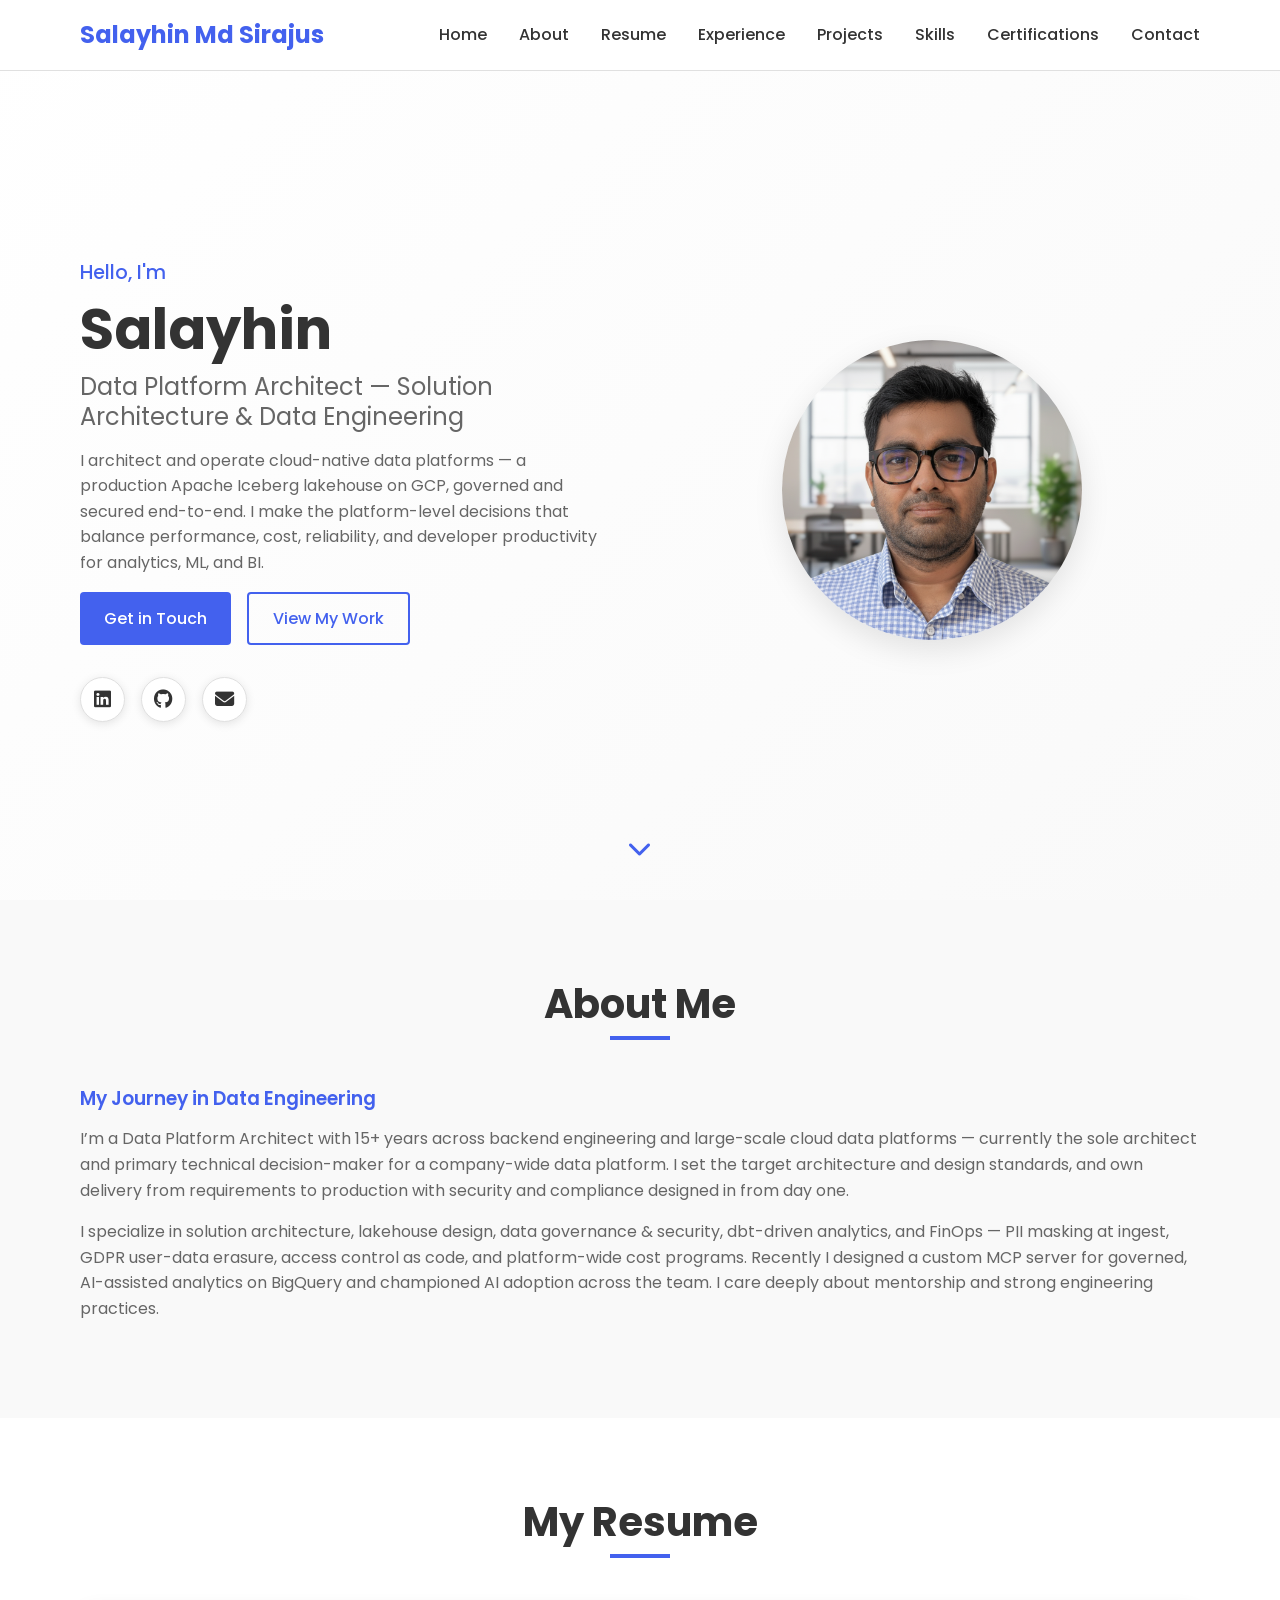
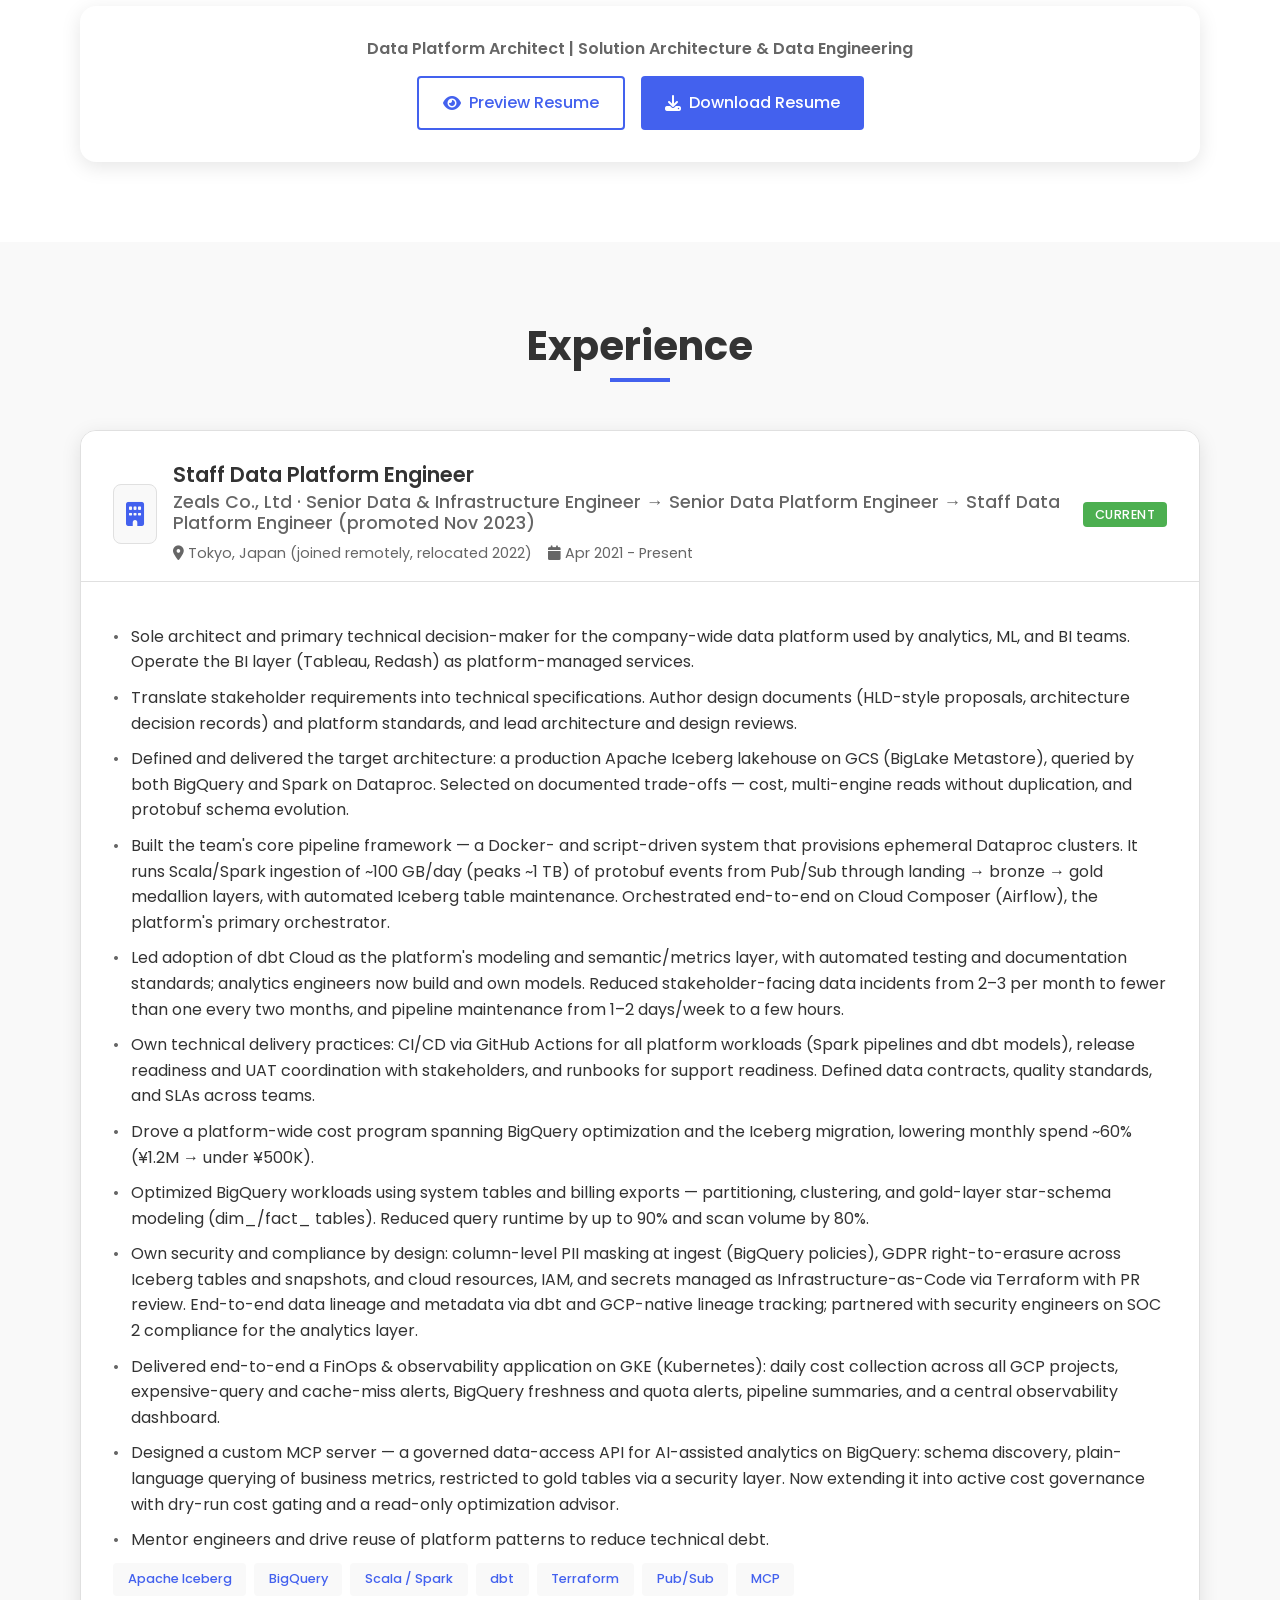
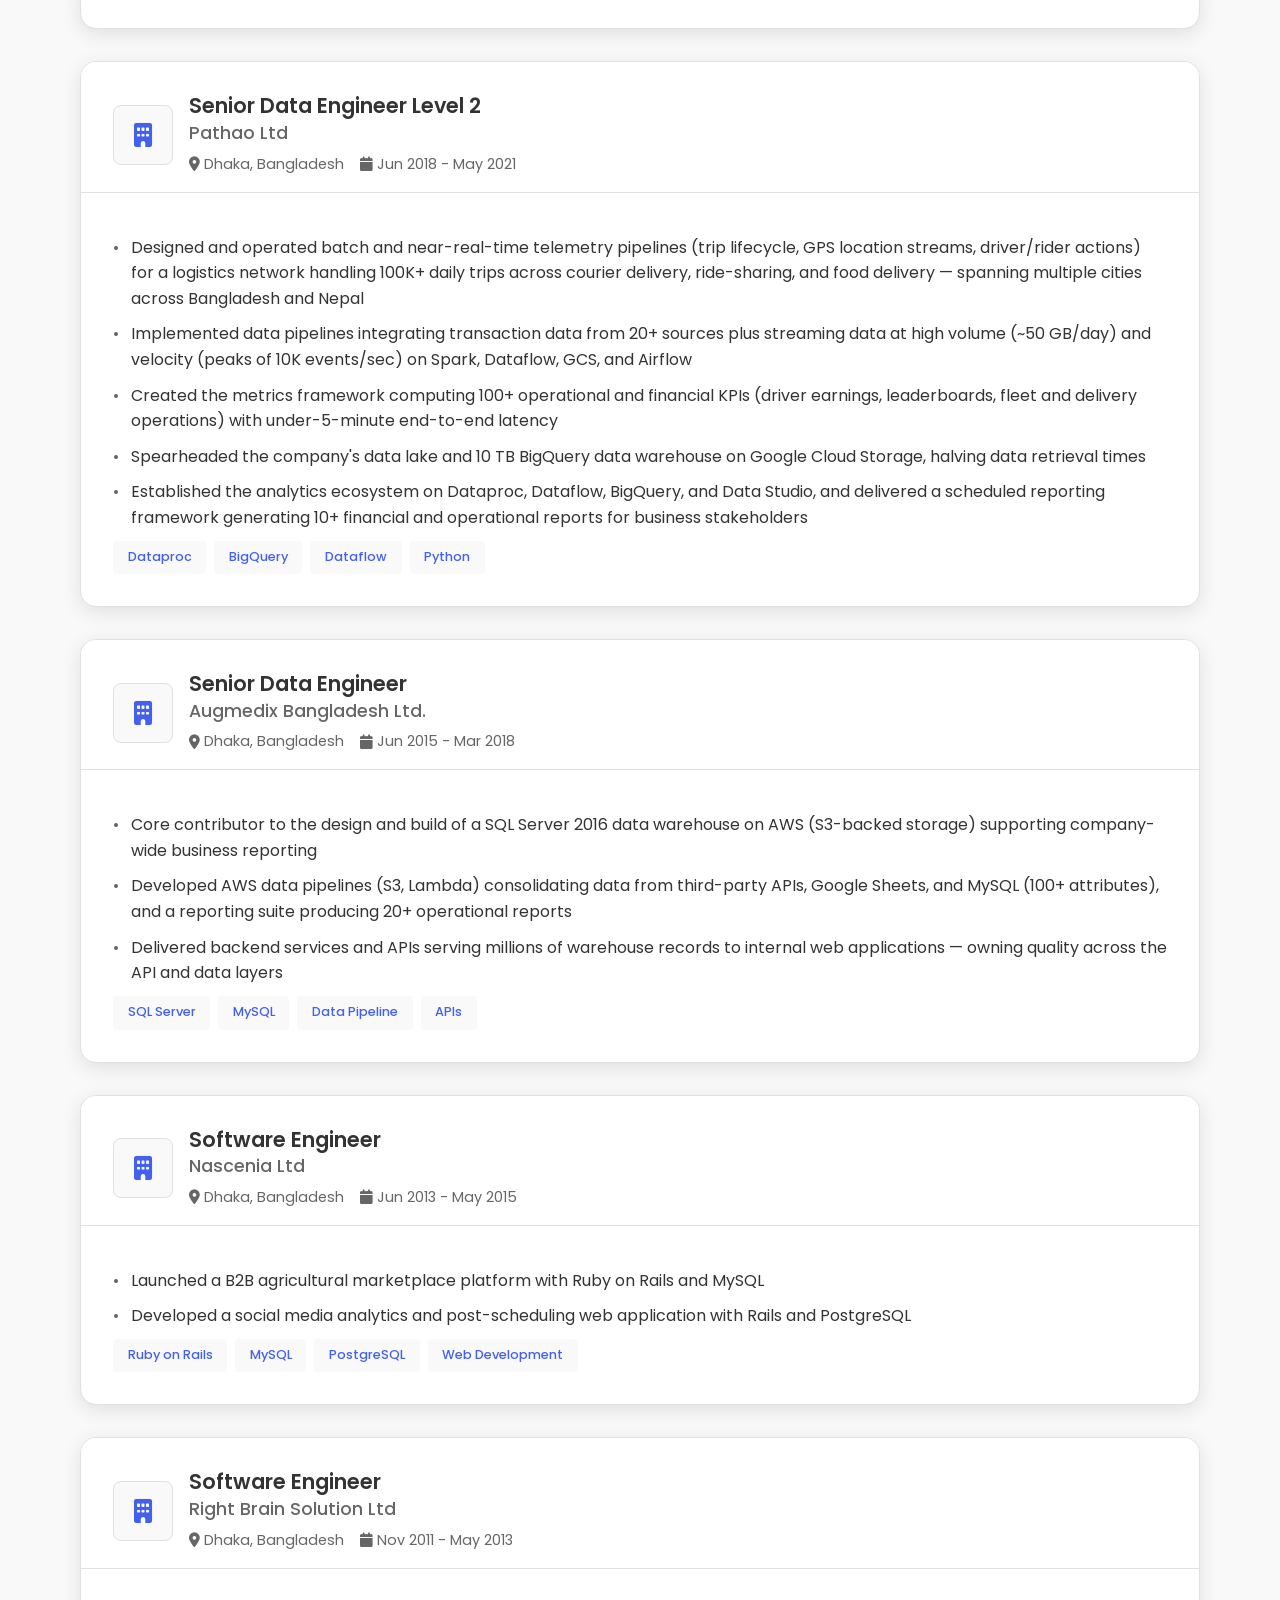
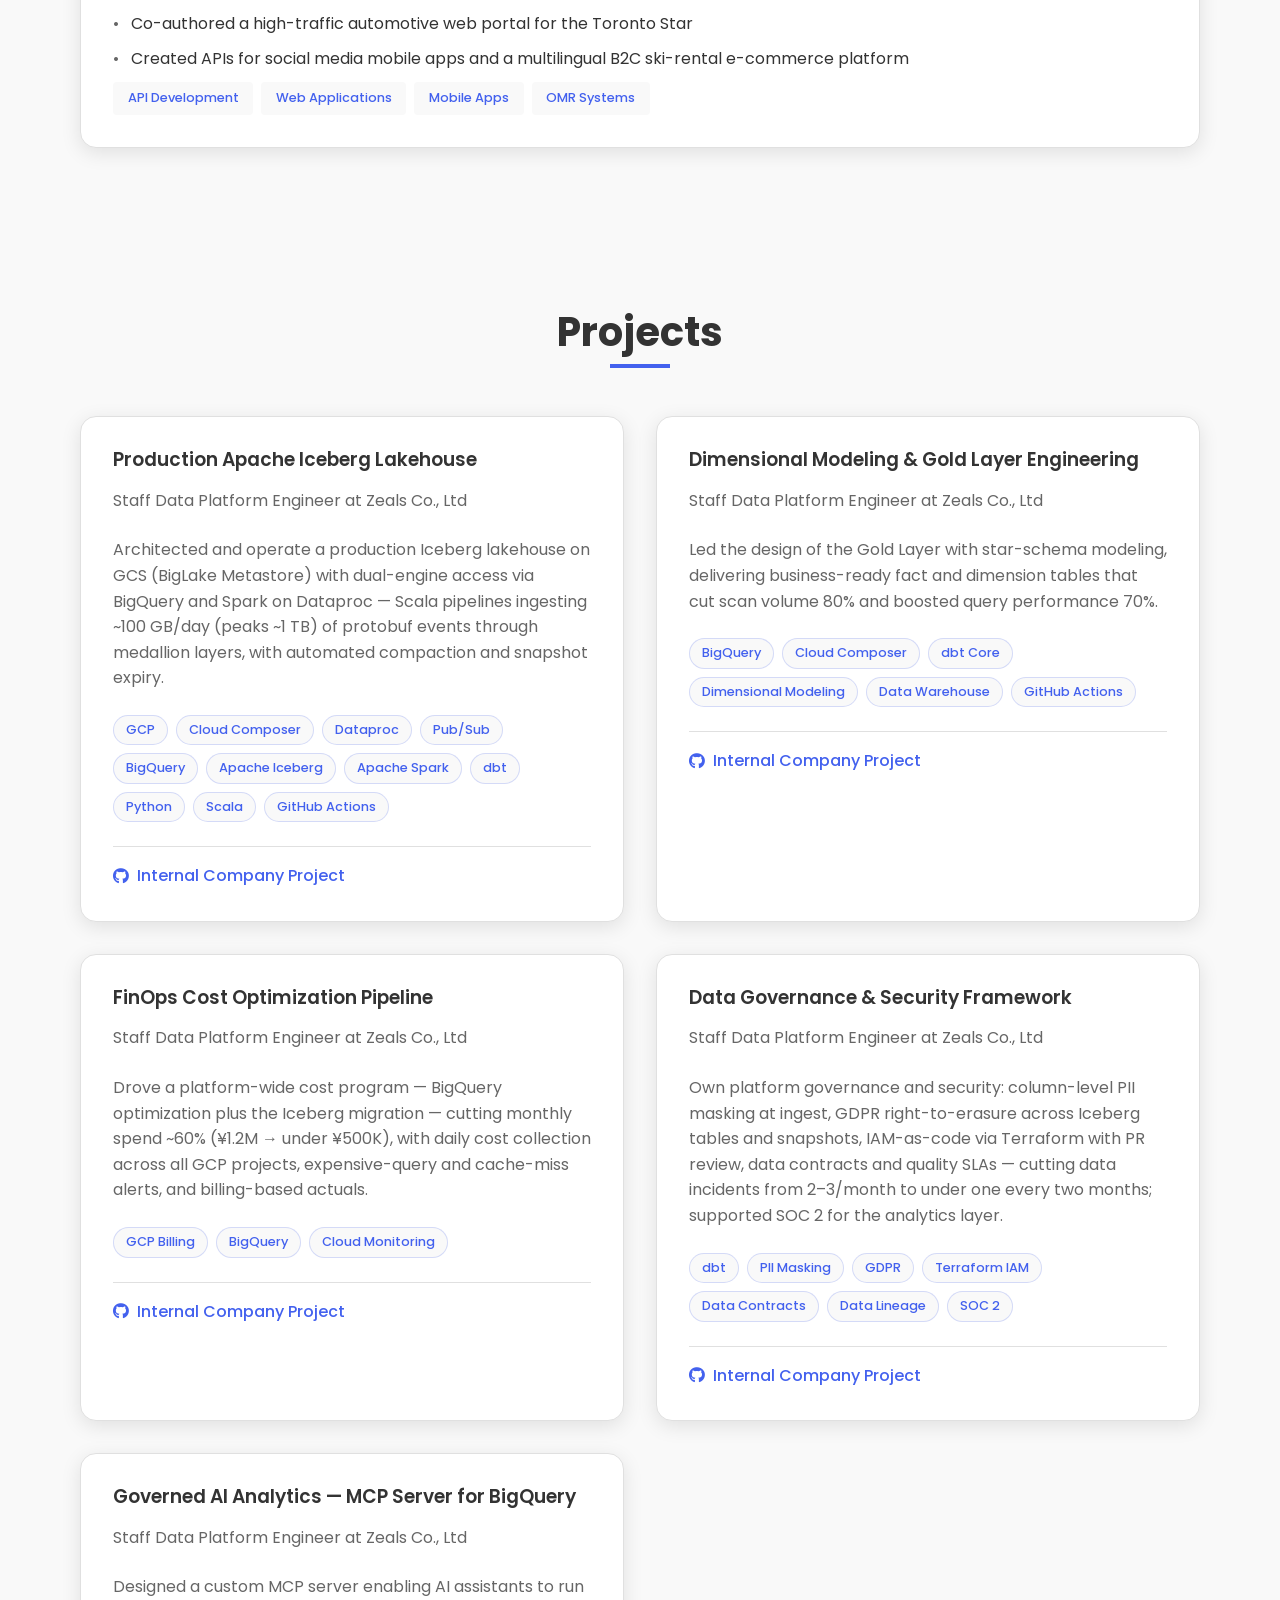
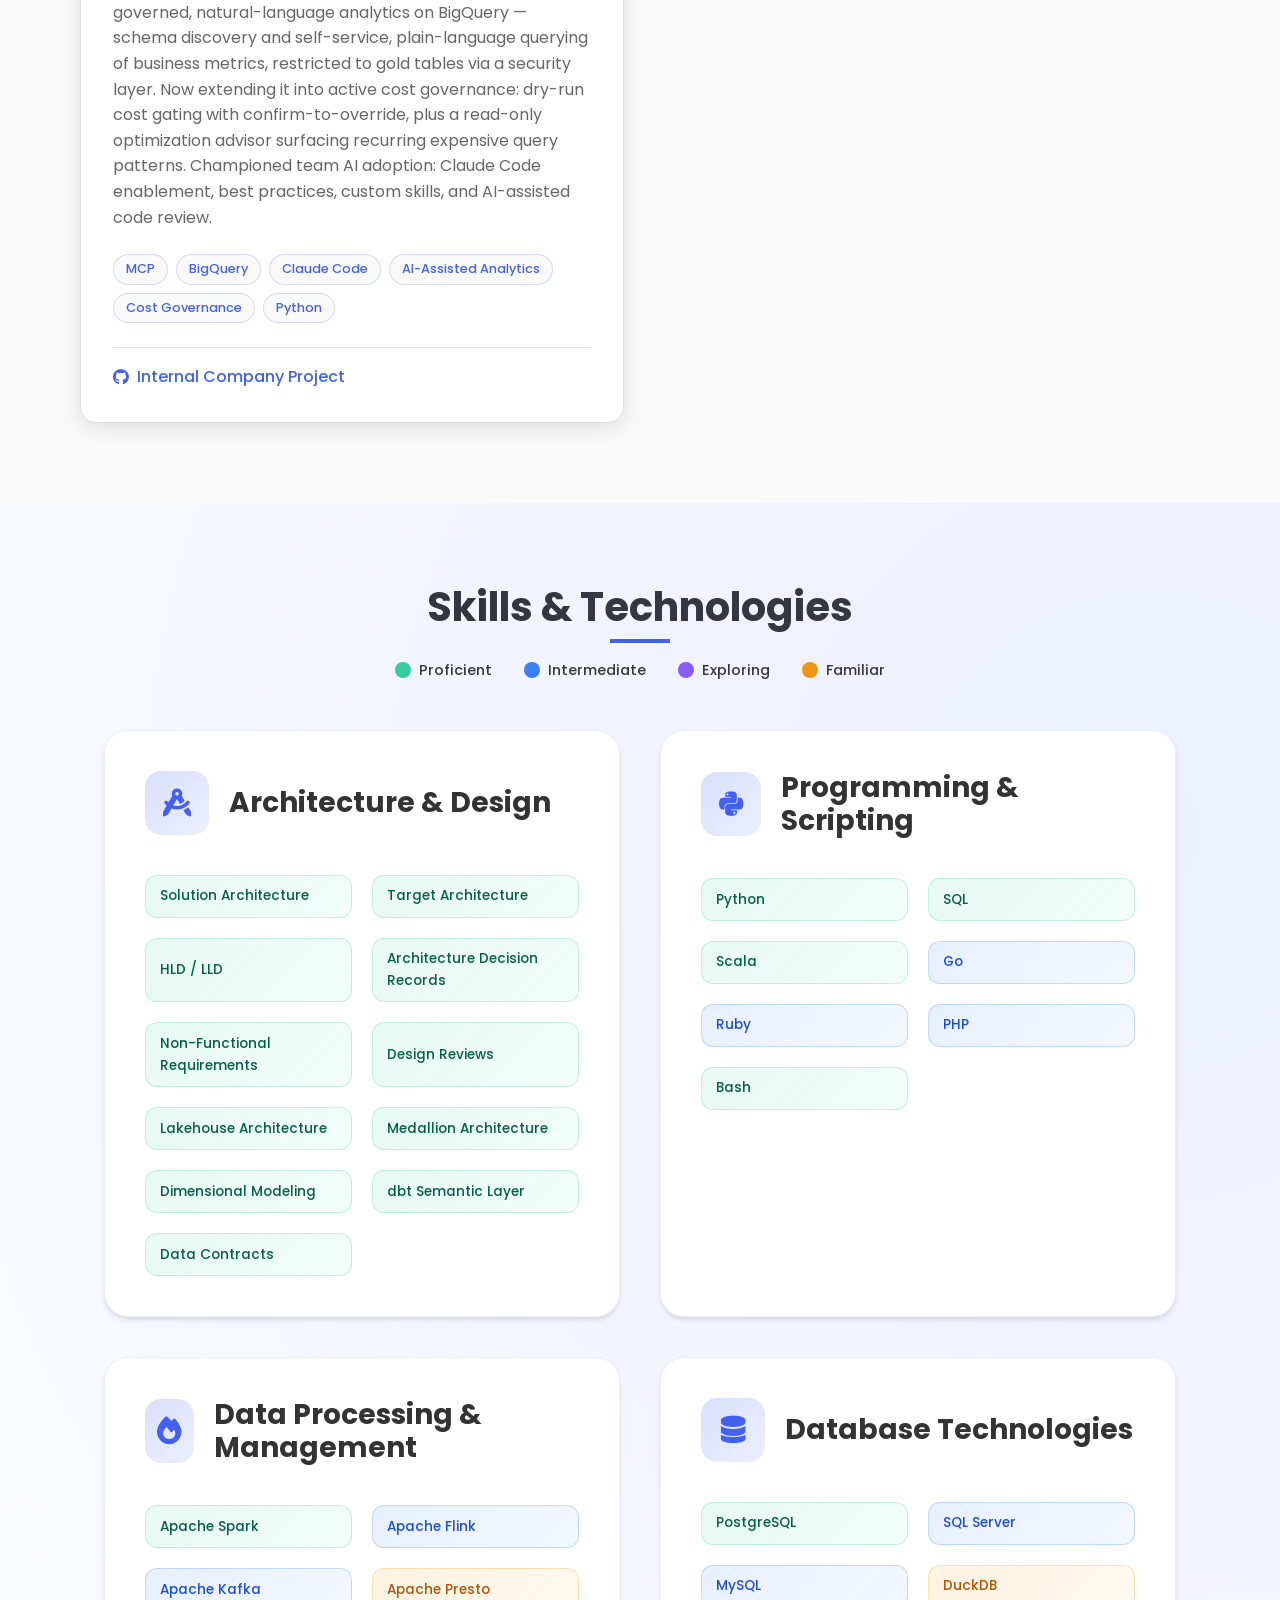
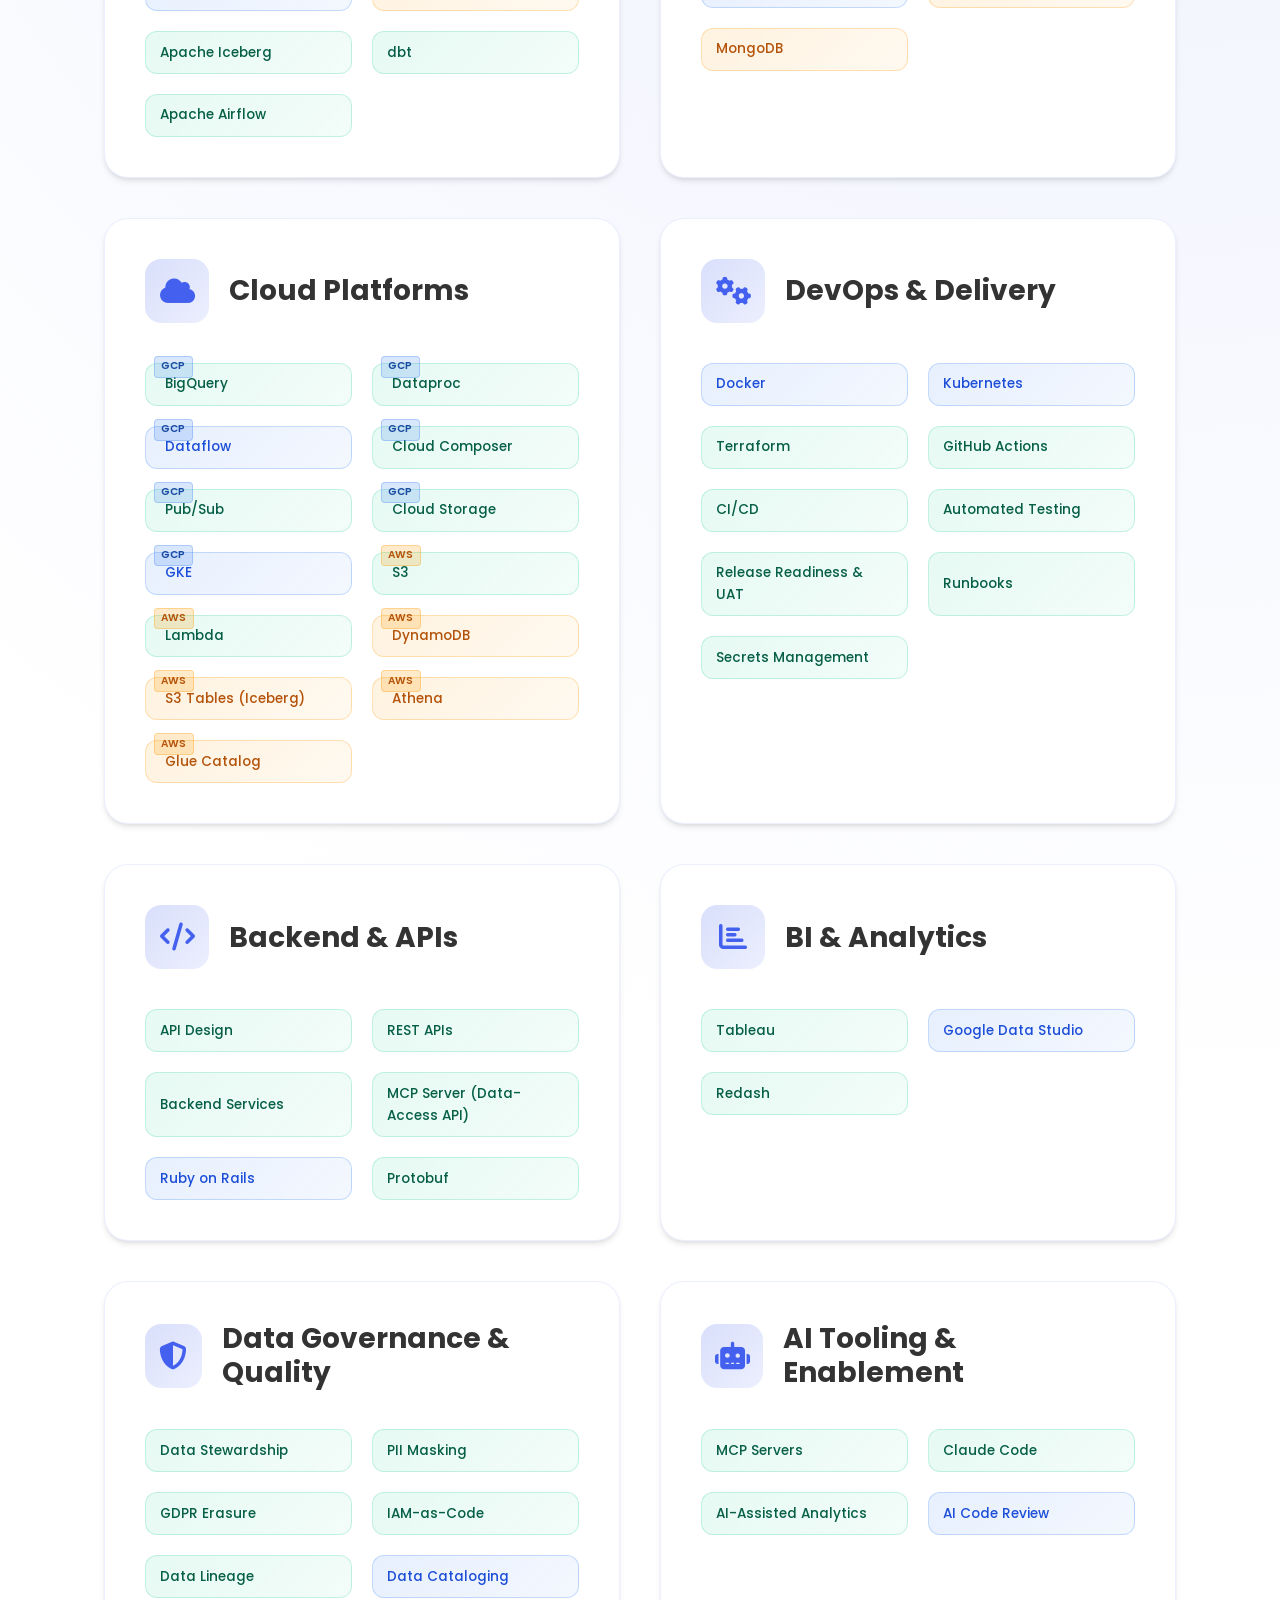
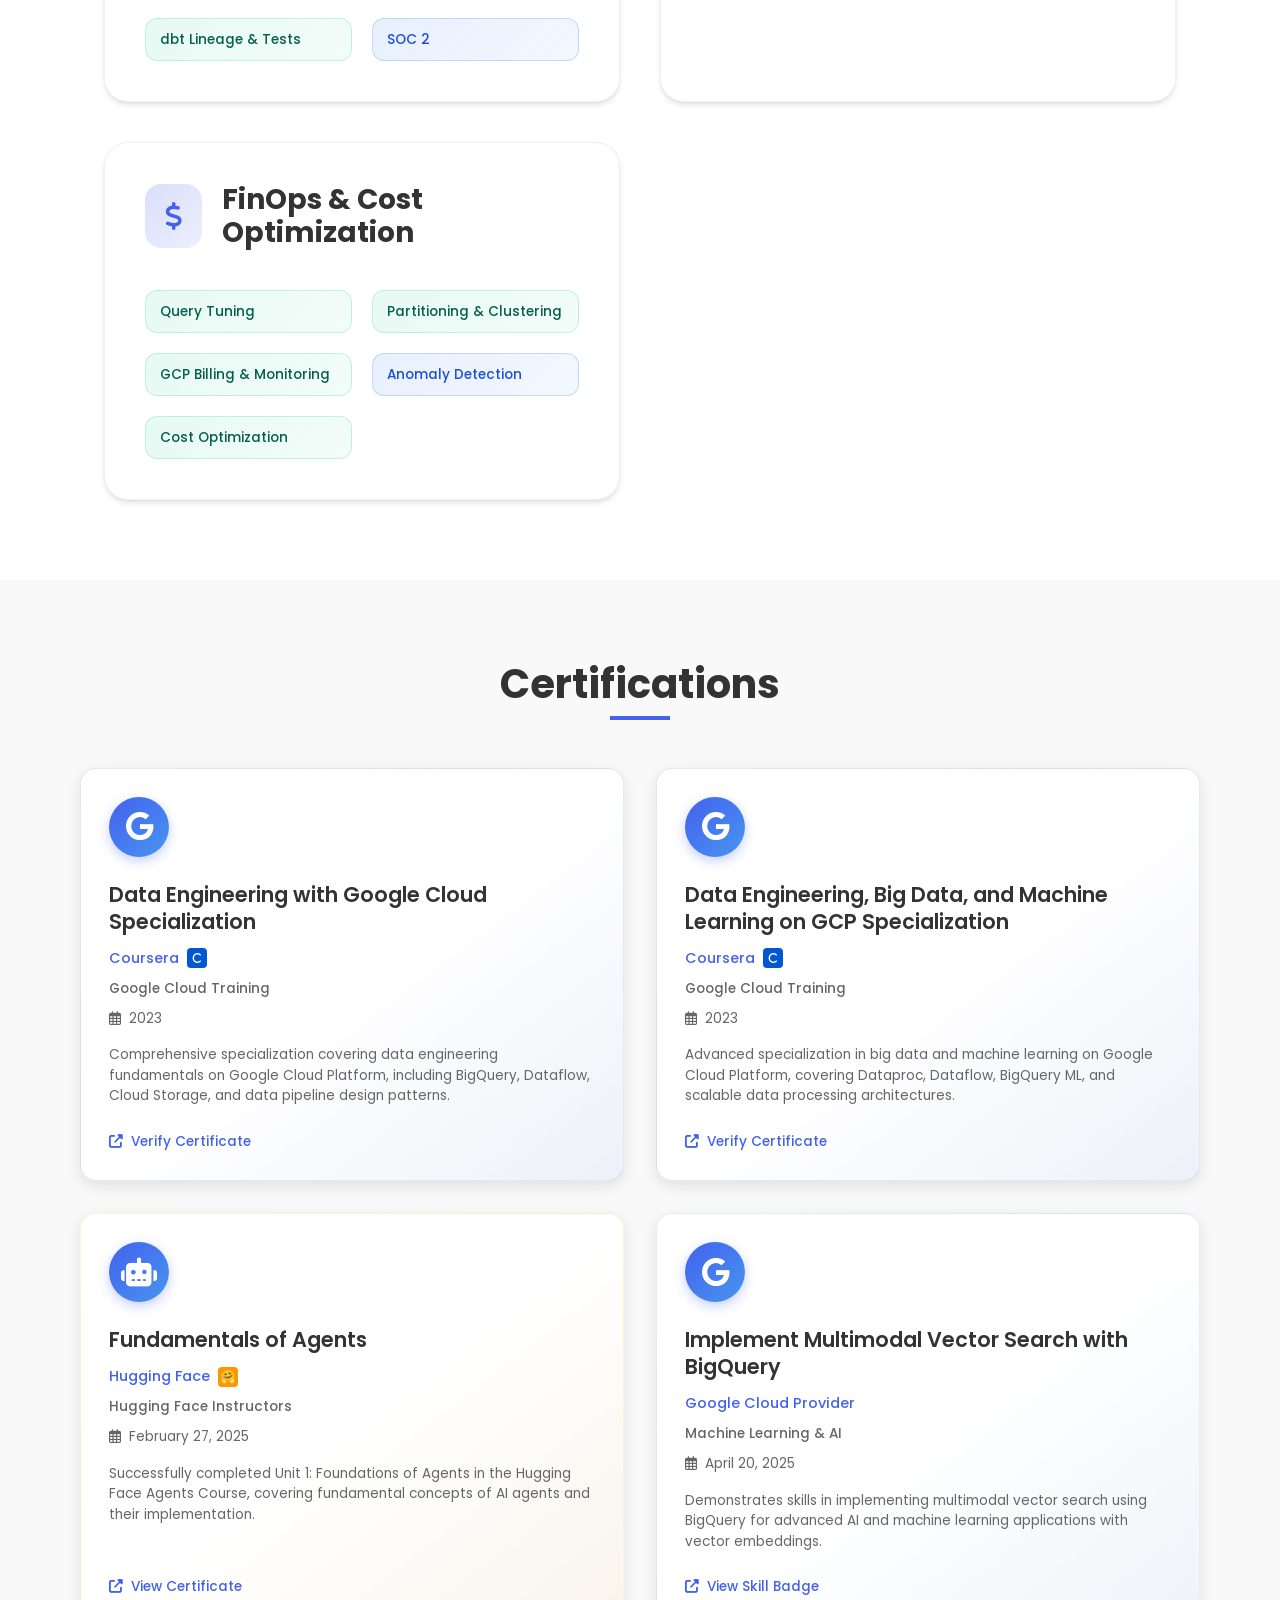
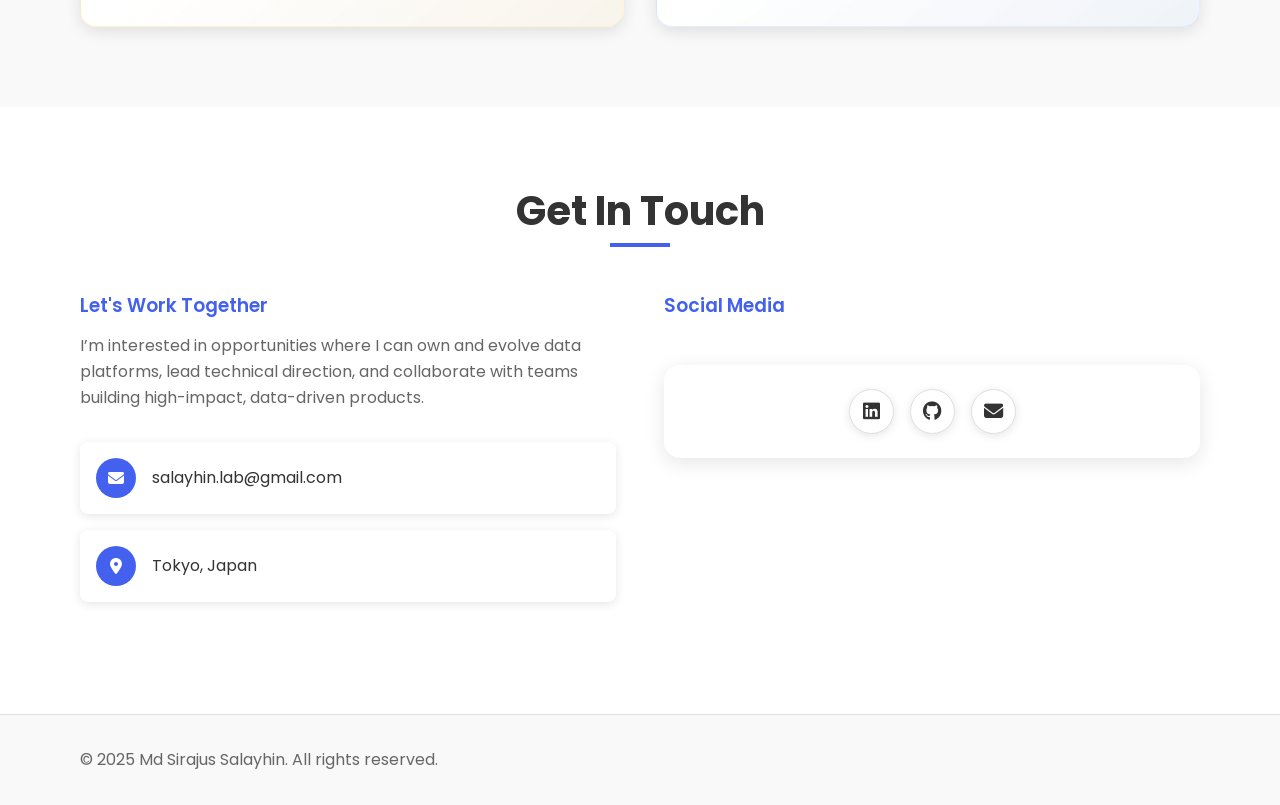
==== commit c3bddf79: "Resume Updated" ====
--- a/index.html
+++ b/index.html
@@ -210,7 +210,7 @@
                                 bronze → gold medallion layers, with automated Iceberg table maintenance. Orchestrated
                                 end-to-end on Cloud Composer (Airflow), the platform's primary orchestrator.</div>
                             <div class="achievement">Led adoption of dbt Cloud as the platform's modeling and
-                                semantic/metrics layer, with CI/CD, automated testing, and documentation standards;
+                                semantic/metrics layer, with automated testing and documentation standards;
                                 analytics engineers now build and own models. Reduced stakeholder-facing data incidents
                                 from 2–3 per month to fewer than one every two months, and pipeline maintenance from 1–2
                                 days/week to a few hours.</div>
@@ -237,7 +237,7 @@
                                 AI-assisted analytics on BigQuery: schema discovery, plain-language querying of business
                                 metrics, restricted to gold tables via a security layer. Now extending it into active
                                 cost governance with dry-run cost gating and a read-only optimization advisor.</div>
-                            <div class="achievement">Coach engineers through design reviews and mentoring; drive reuse
+                            <div class="achievement">Mentor engineers and drive reuse
                                 of platform patterns to reduce technical debt.</div>
                         </div>
                         <div class="tech-stack">
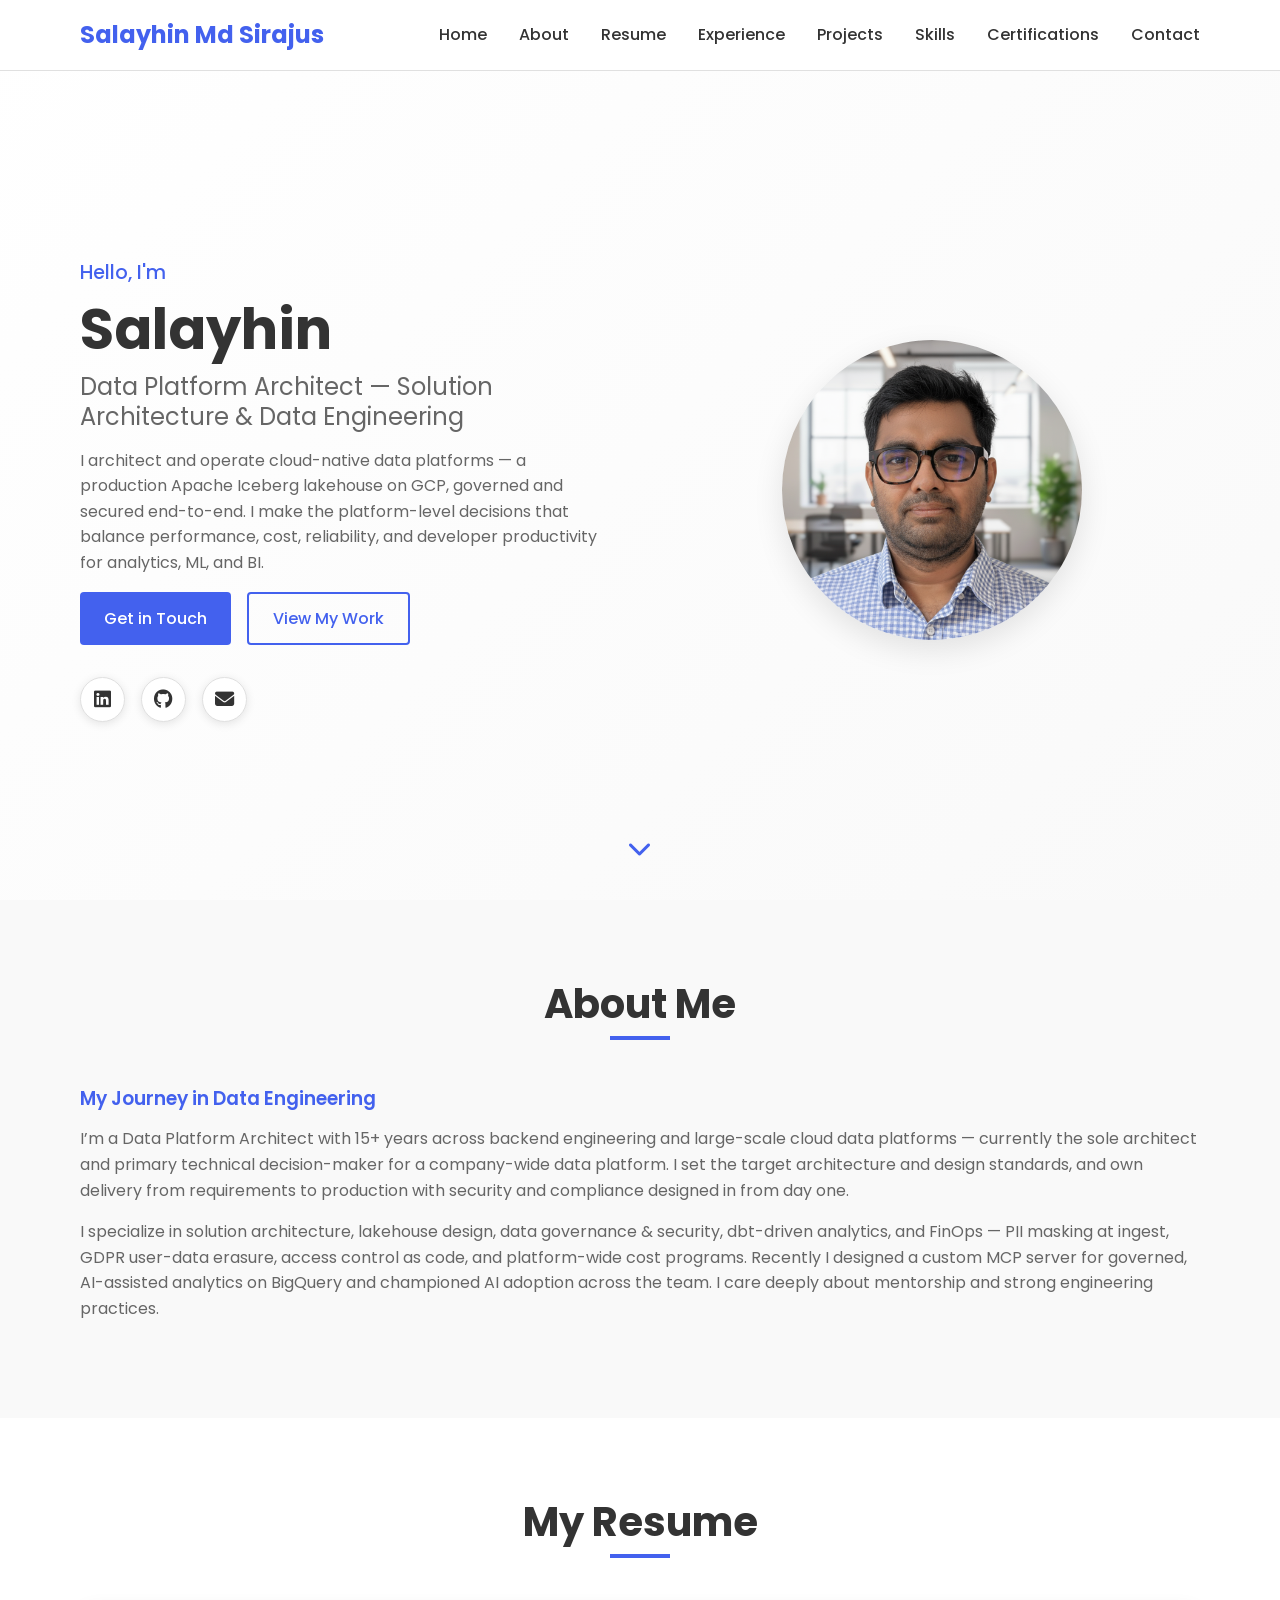
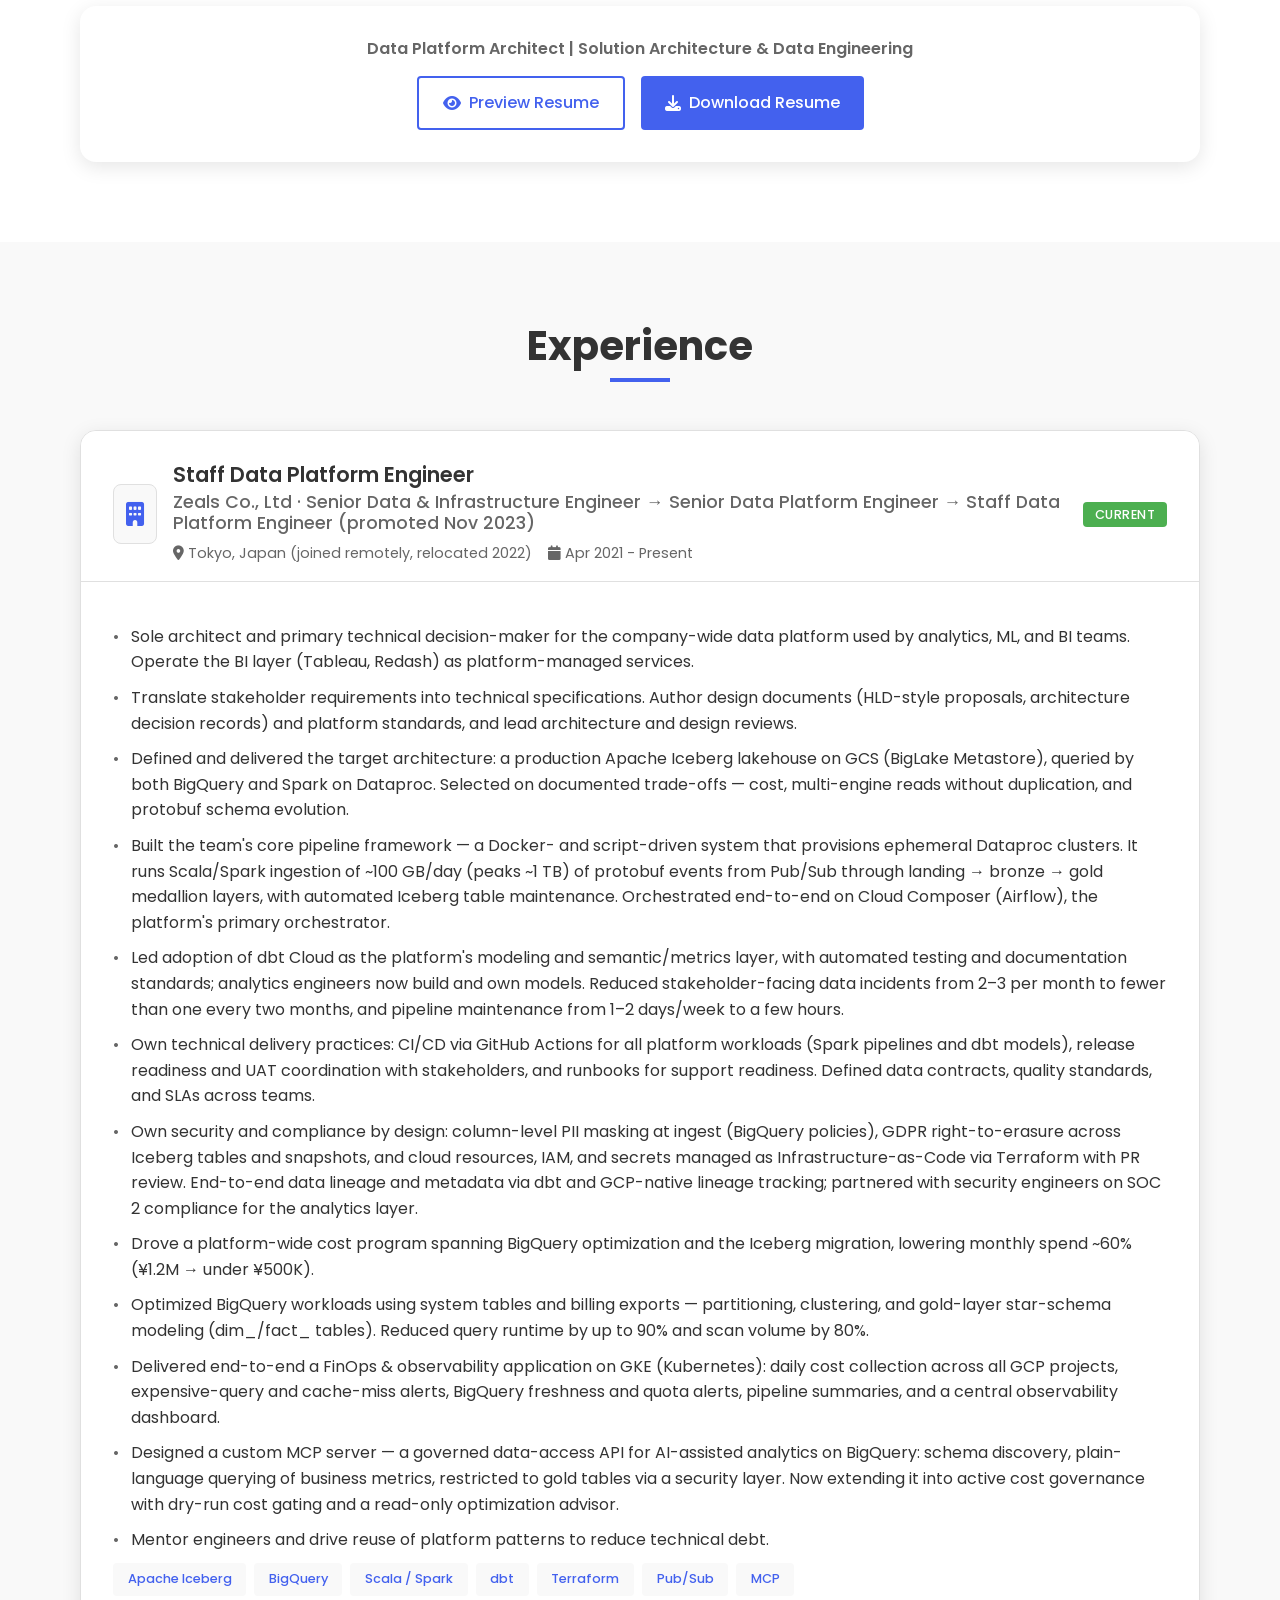
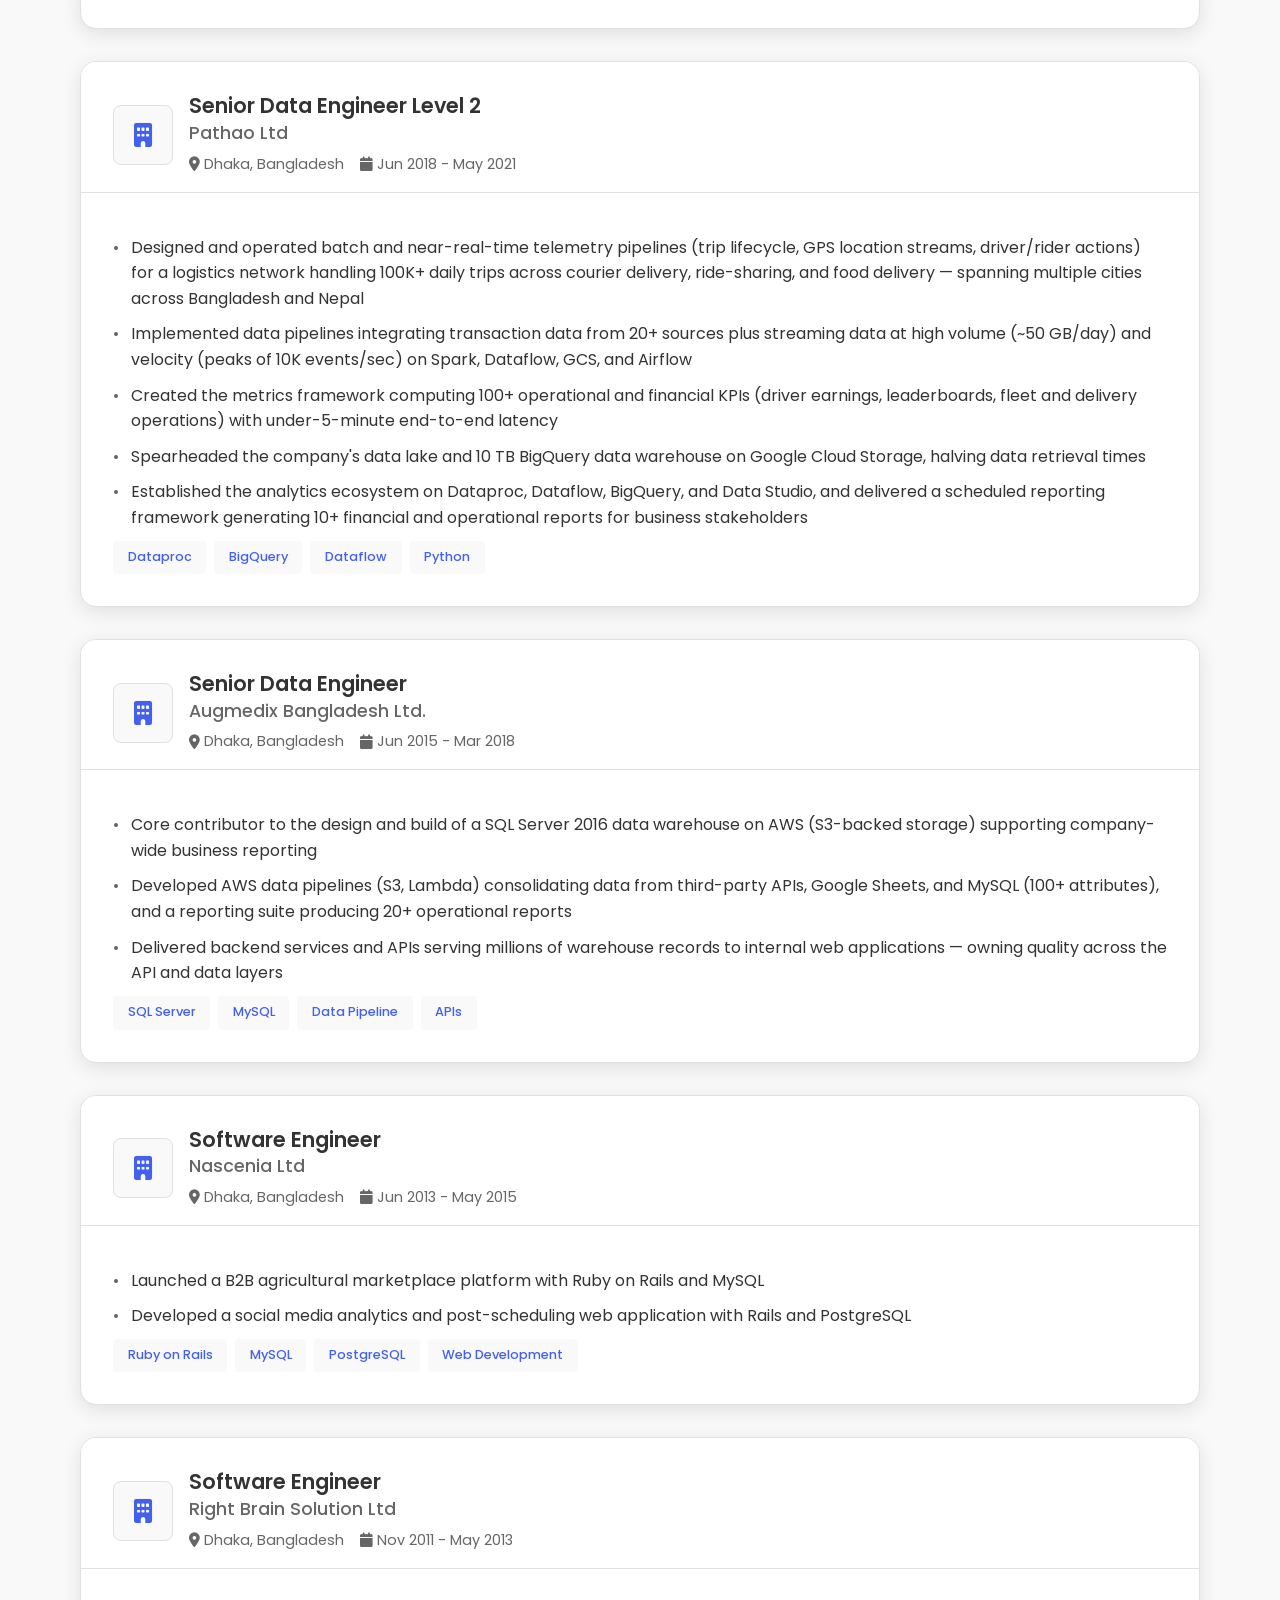
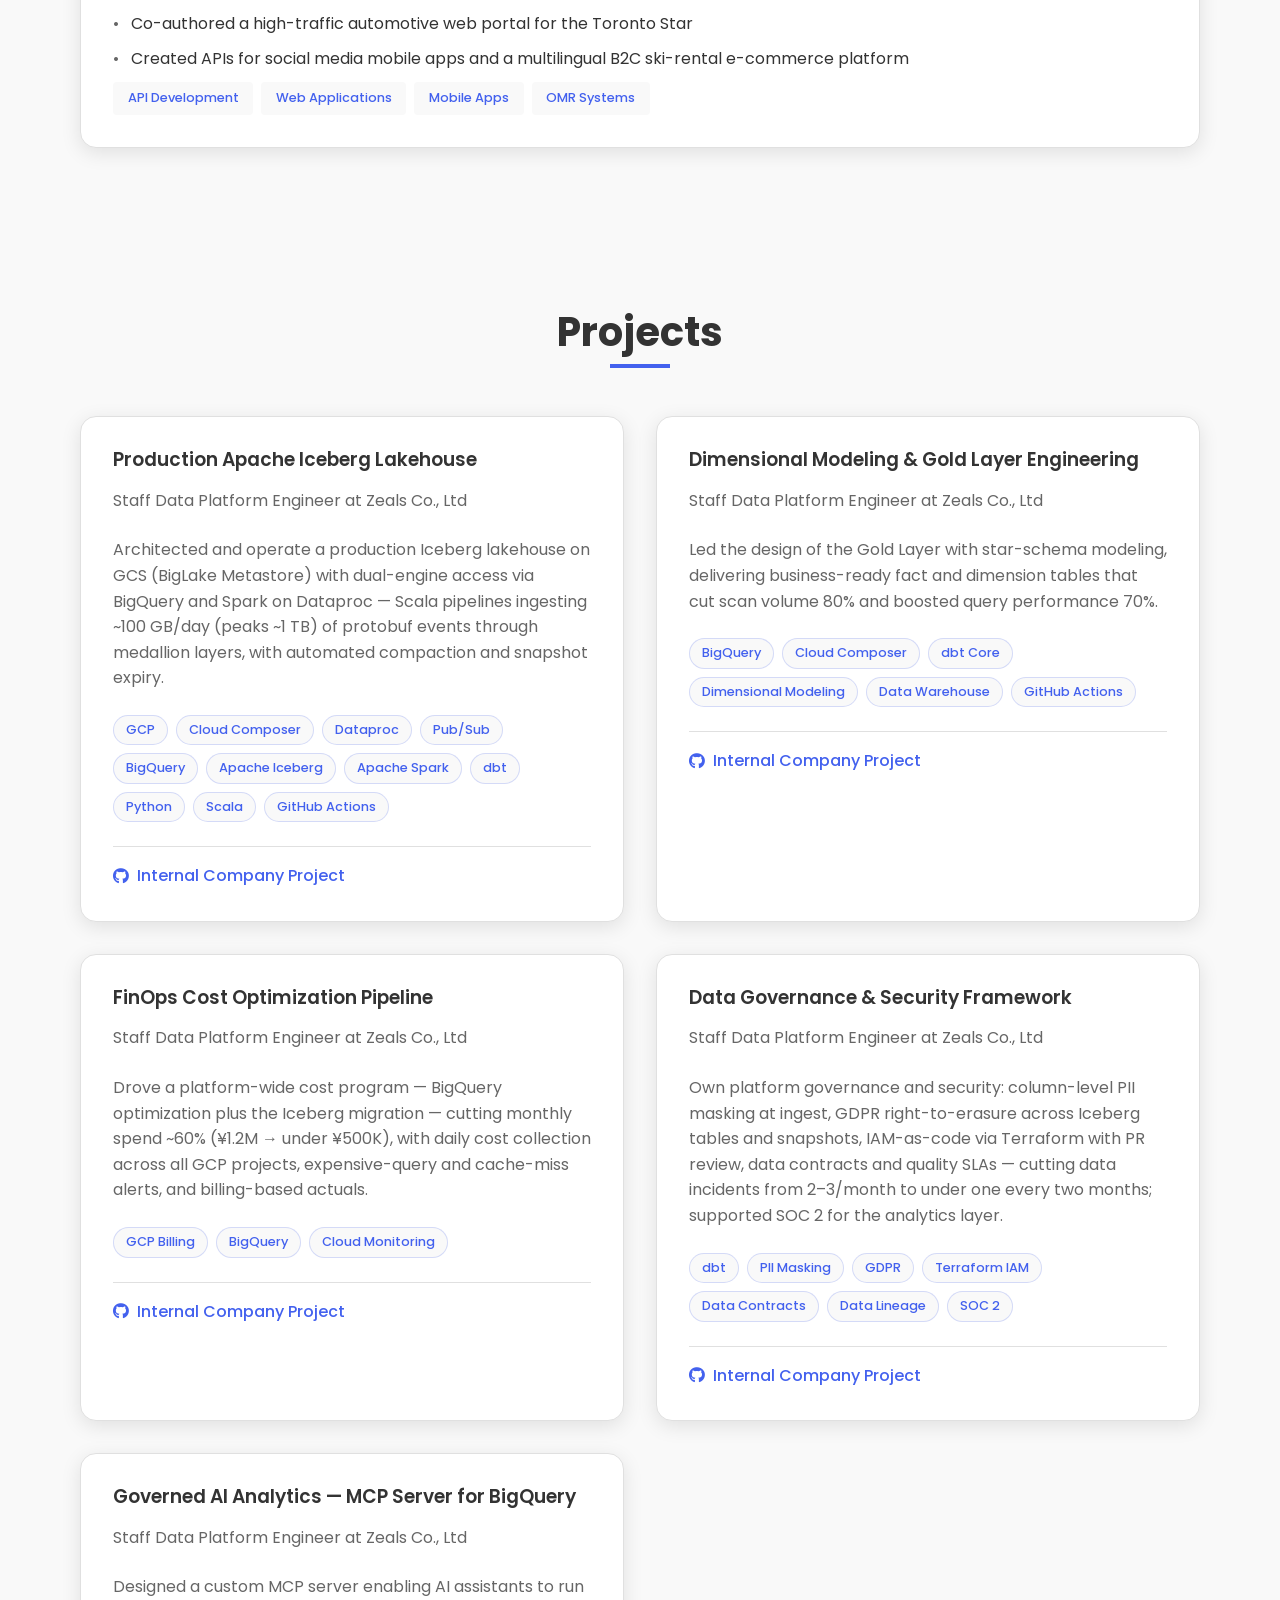
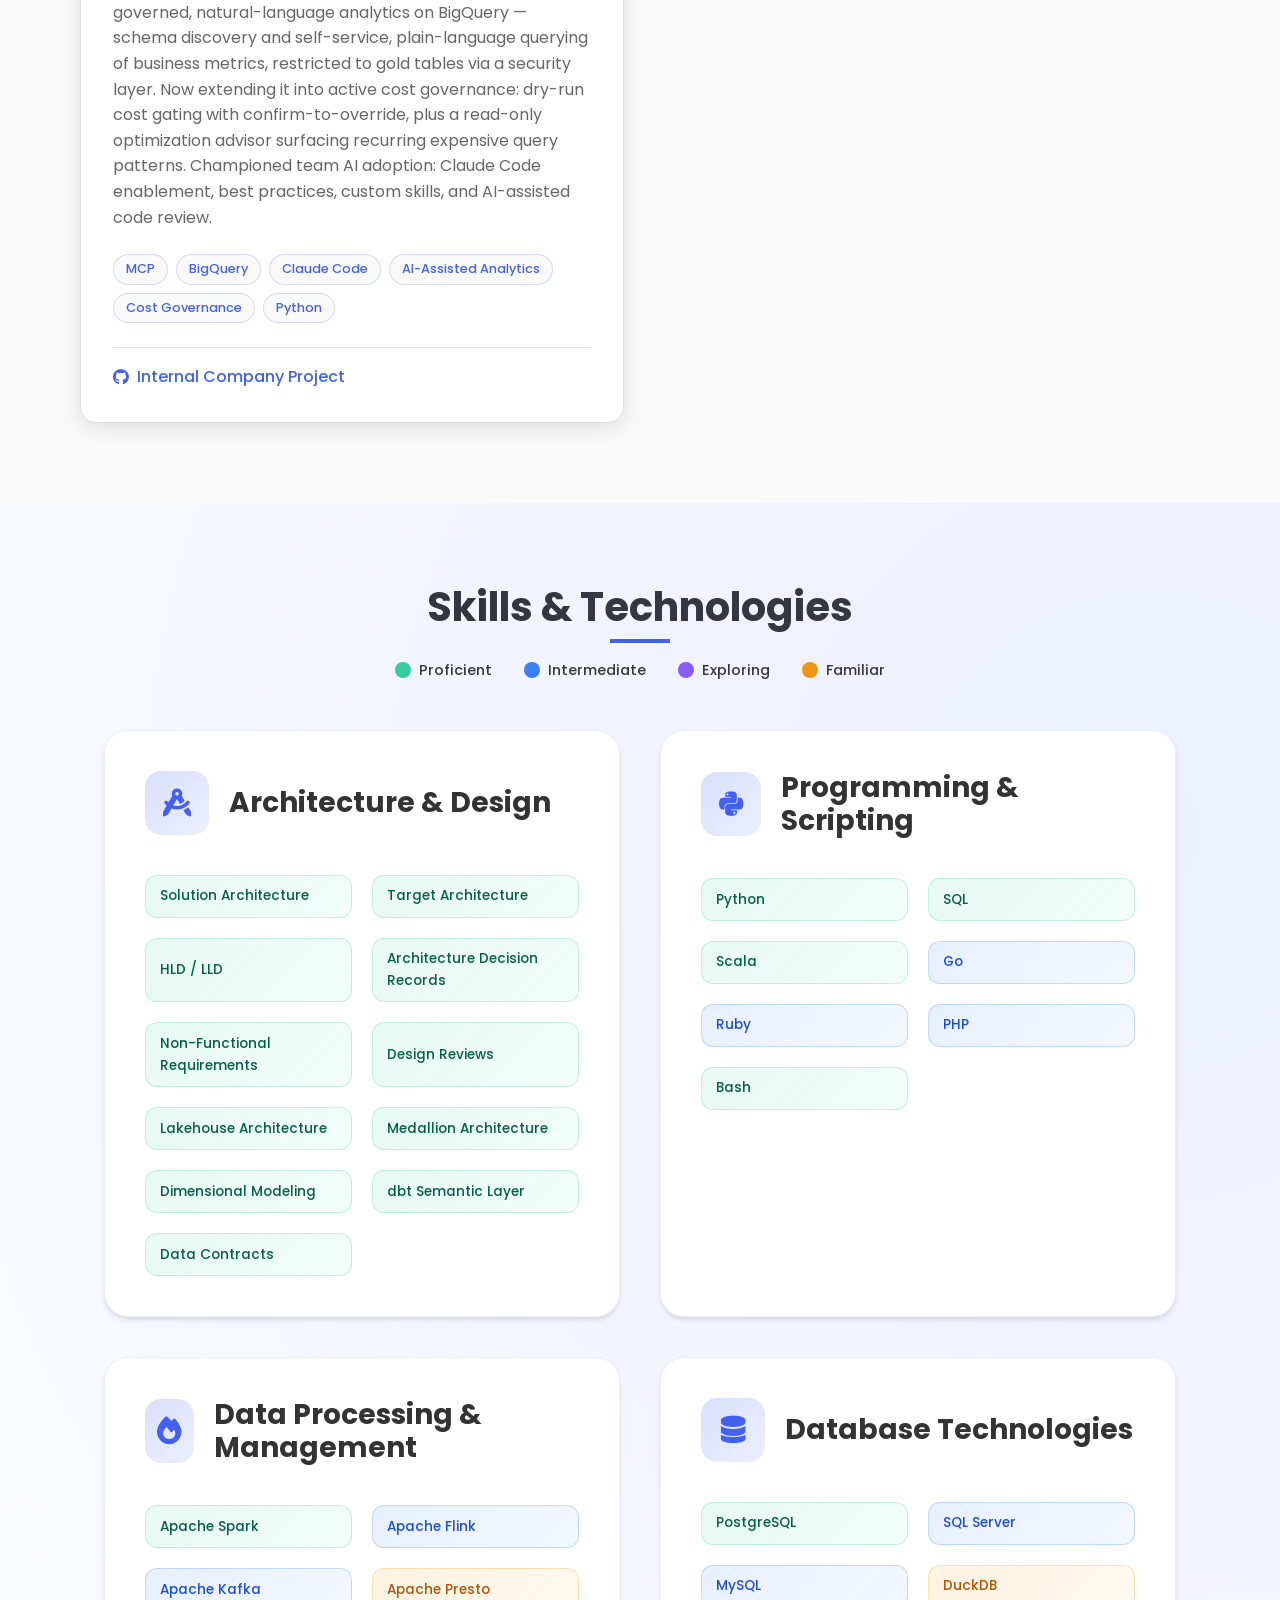
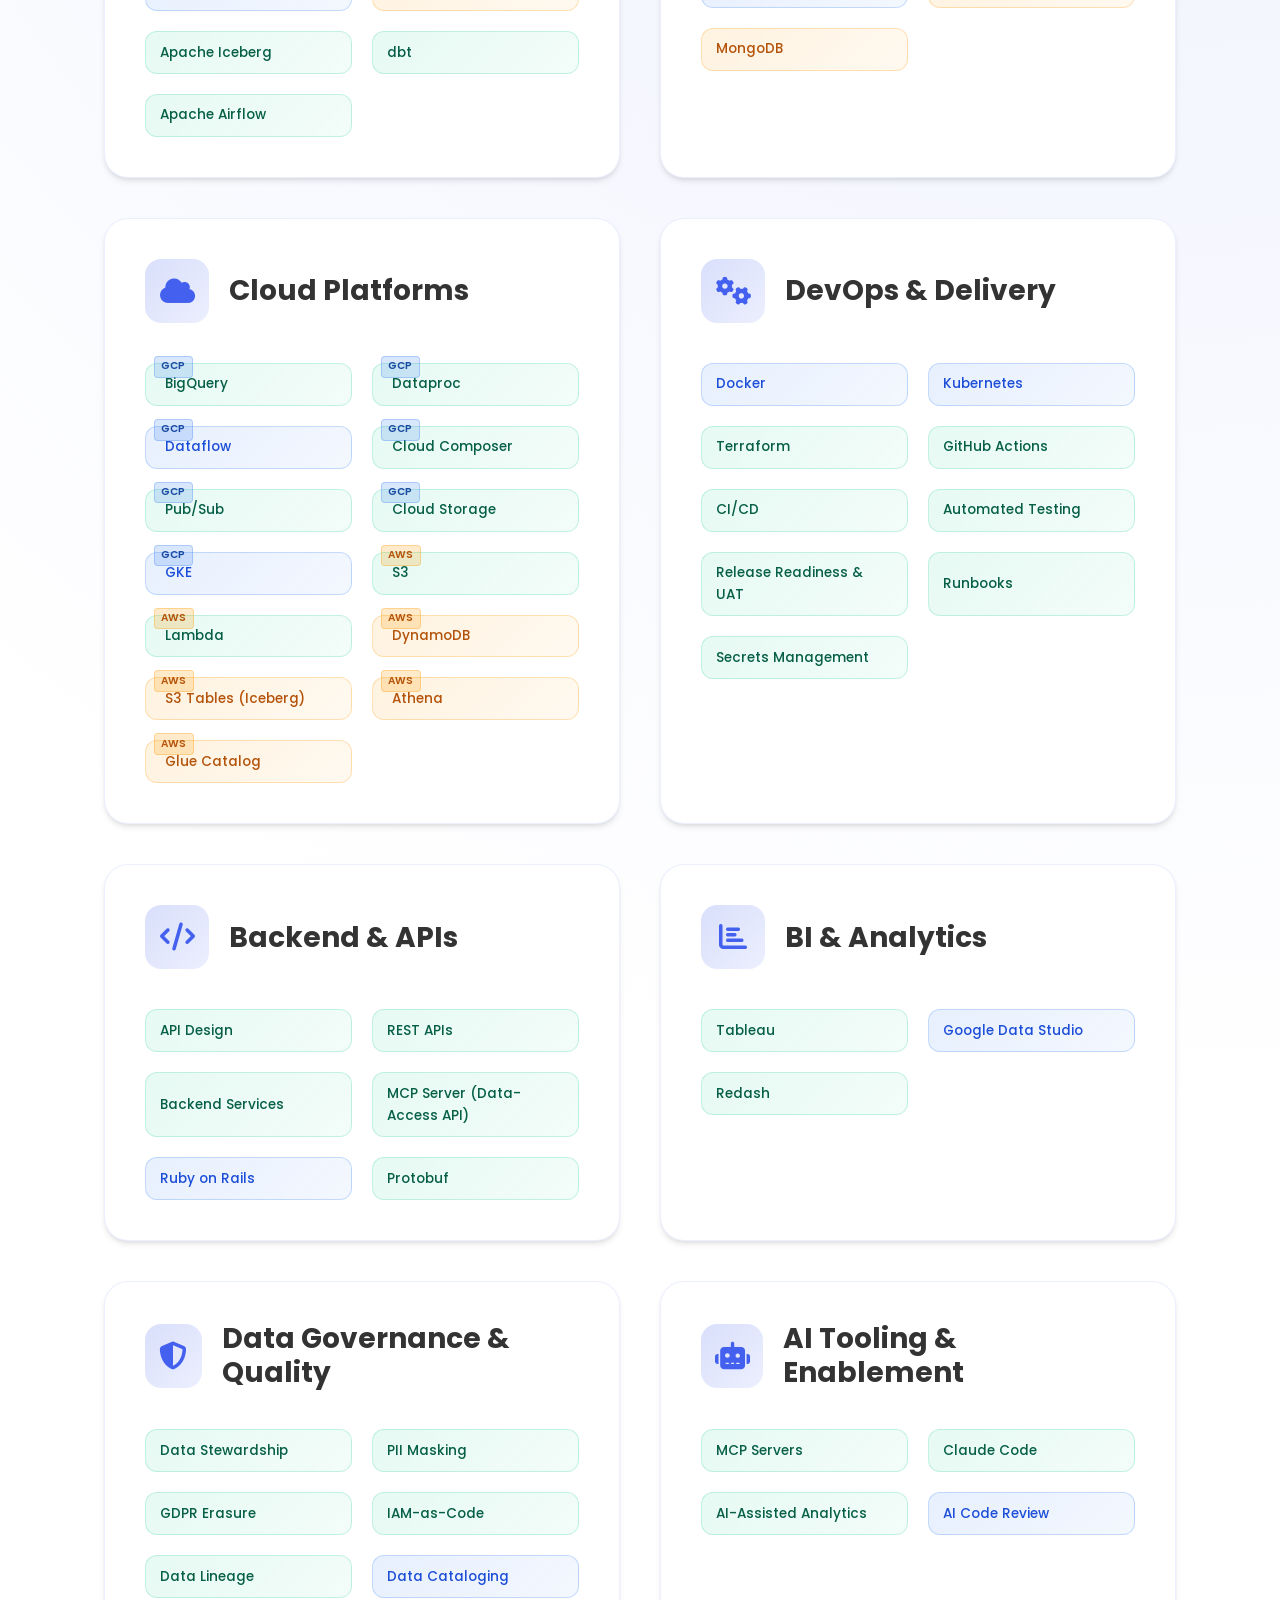
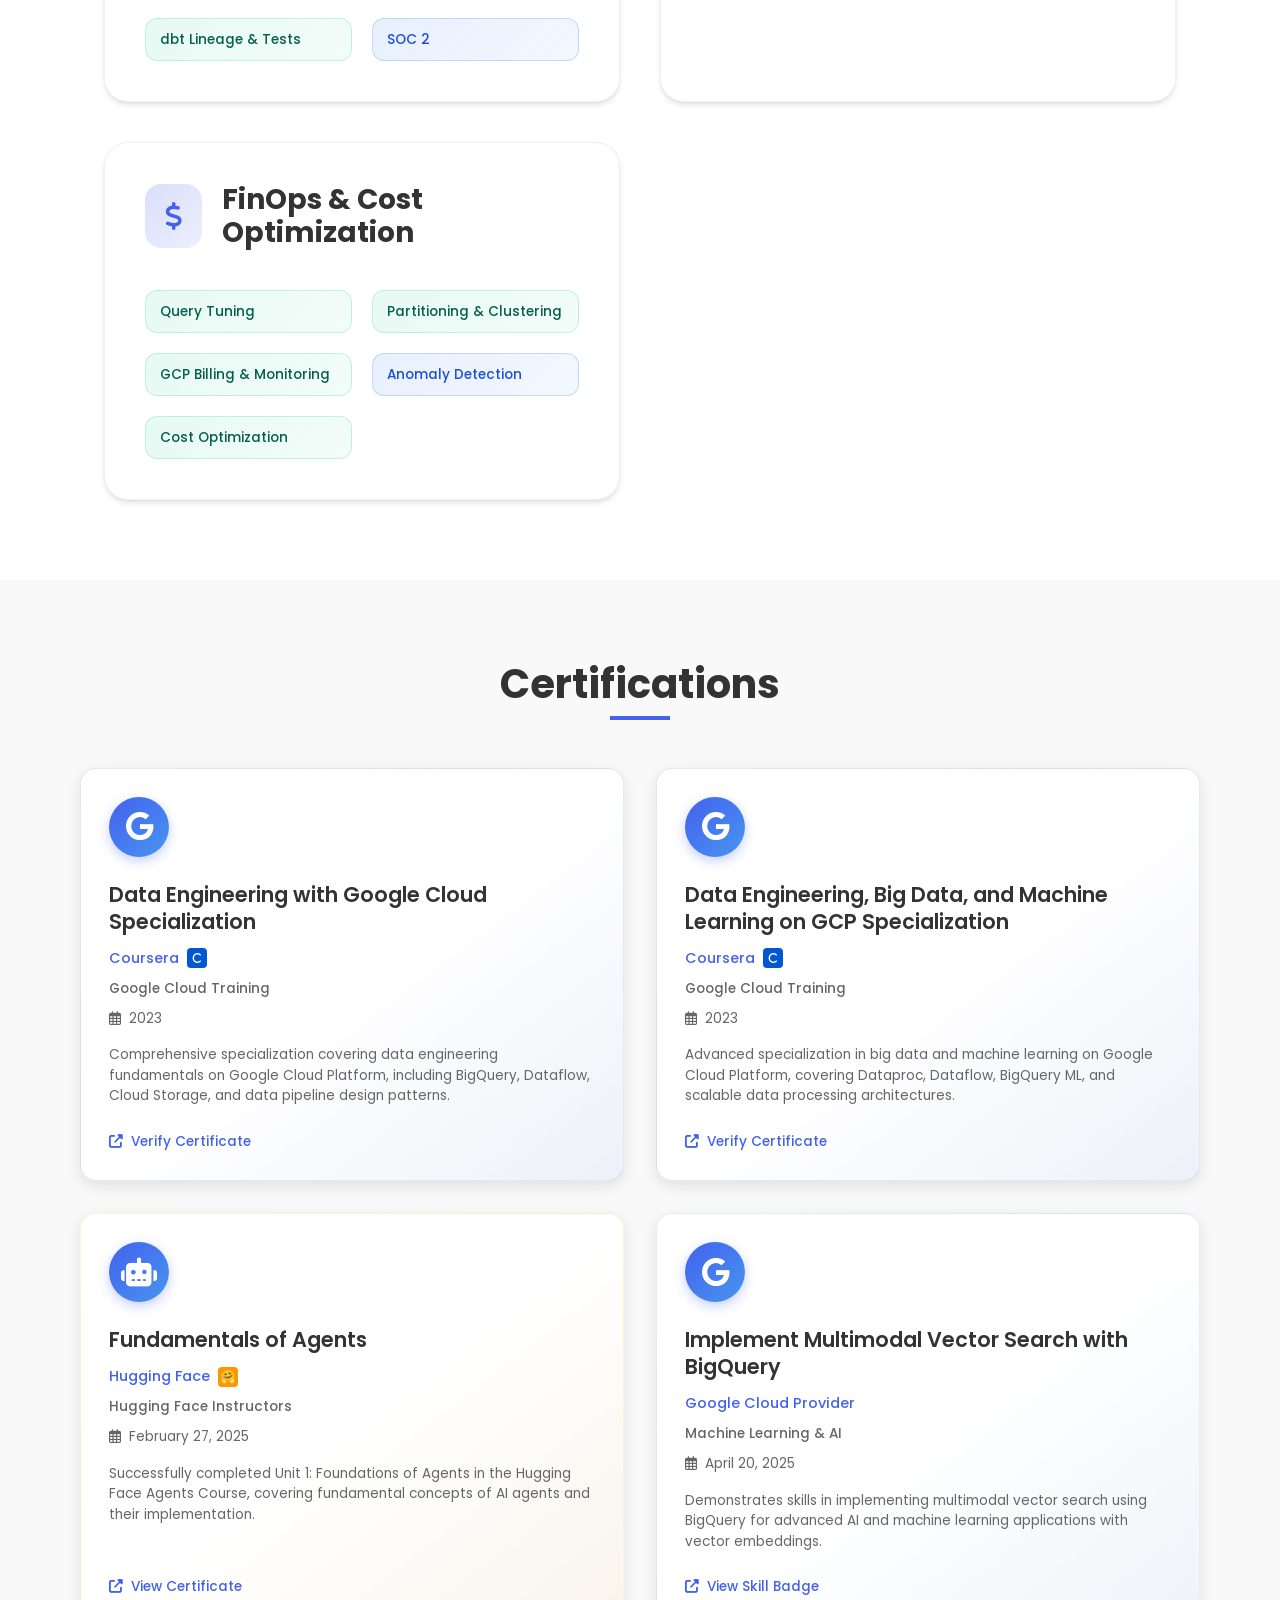
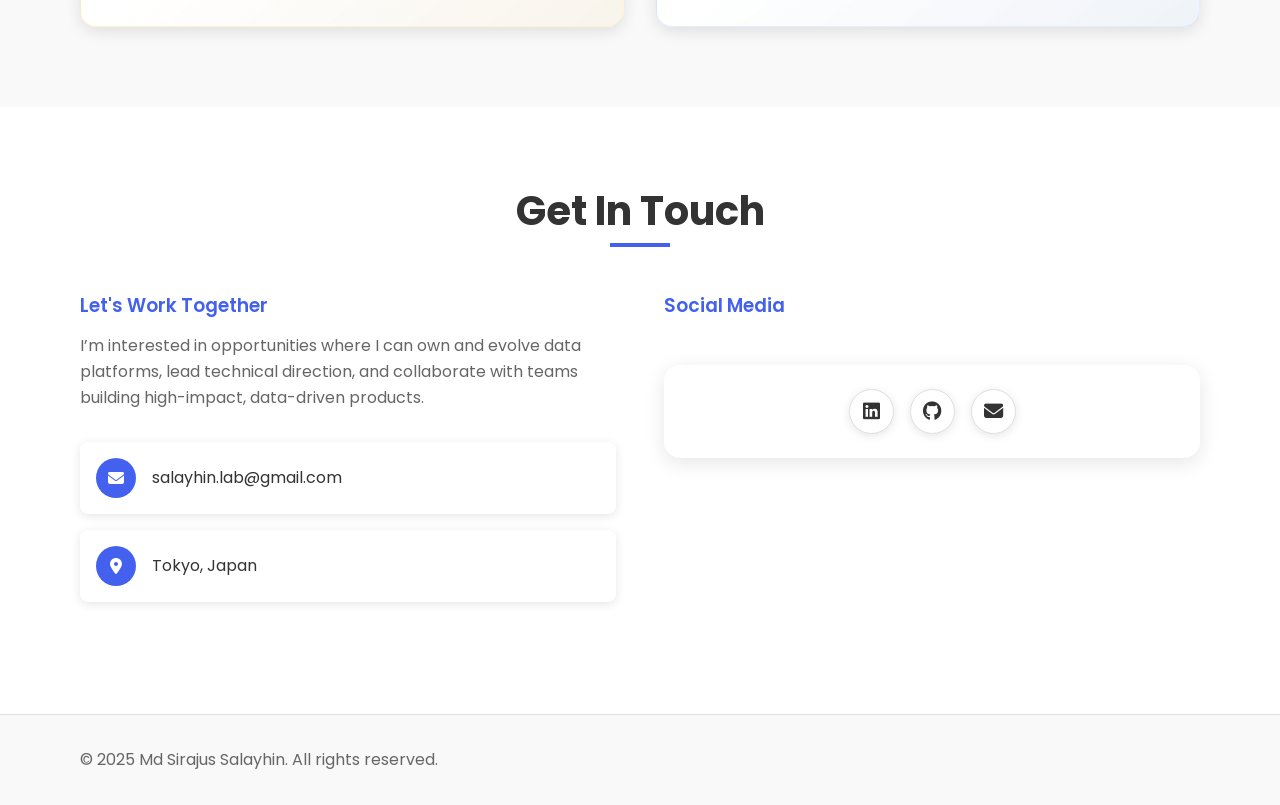
==== commit fdefc373: "Resume Updated" ====
--- a/index.html
+++ b/index.html
@@ -218,17 +218,17 @@
                                 platform workloads (Spark pipelines and dbt models), release readiness and UAT
                                 coordination with stakeholders, and runbooks for support readiness. Defined data
                                 contracts, quality standards, and SLAs across teams.</div>
+                            <div class="achievement">Own security and compliance by design: column-level PII masking at
+                                ingest (BigQuery policies), GDPR right-to-erasure across Iceberg tables and snapshots,
+                                and cloud resources, IAM, and secrets managed as Infrastructure-as-Code via Terraform
+                                with PR review. End-to-end data lineage and metadata via dbt and GCP-native lineage
+                                tracking; partnered with security engineers on SOC 2 compliance for the analytics layer.
+                            </div>
                             <div class="achievement">Drove a platform-wide cost program spanning BigQuery optimization
                                 and the Iceberg migration, lowering monthly spend ~60% (¥1.2M → under ¥500K).</div>
                             <div class="achievement">Optimized BigQuery workloads using system tables and billing
                                 exports — partitioning, clustering, and gold-layer star-schema modeling (dim_/fact_
                                 tables). Reduced query runtime by up to 90% and scan volume by 80%.</div>
-                            <div class="achievement">Own security and compliance by design: column-level PII masking at
-                                ingest (BigQuery policies), GDPR right-to-erasure across Iceberg tables and snapshots,
-                                and cloud resources, IAM, and secrets managed as Infrastructure-as-Code via Terraform
-                                with PR review. End-to-end data lineage and metadata via dbt and GCP-native lineage
-                                tracking; partnered with security engineers on SOC 2 compliance for the analytics layer.
-                            </div>
                             <div class="achievement">Delivered end-to-end a FinOps &amp; observability application on
                                 GKE (Kubernetes): daily cost collection across all GCP projects, expensive-query and
                                 cache-miss alerts, BigQuery freshness and quota alerts, pipeline summaries, and a
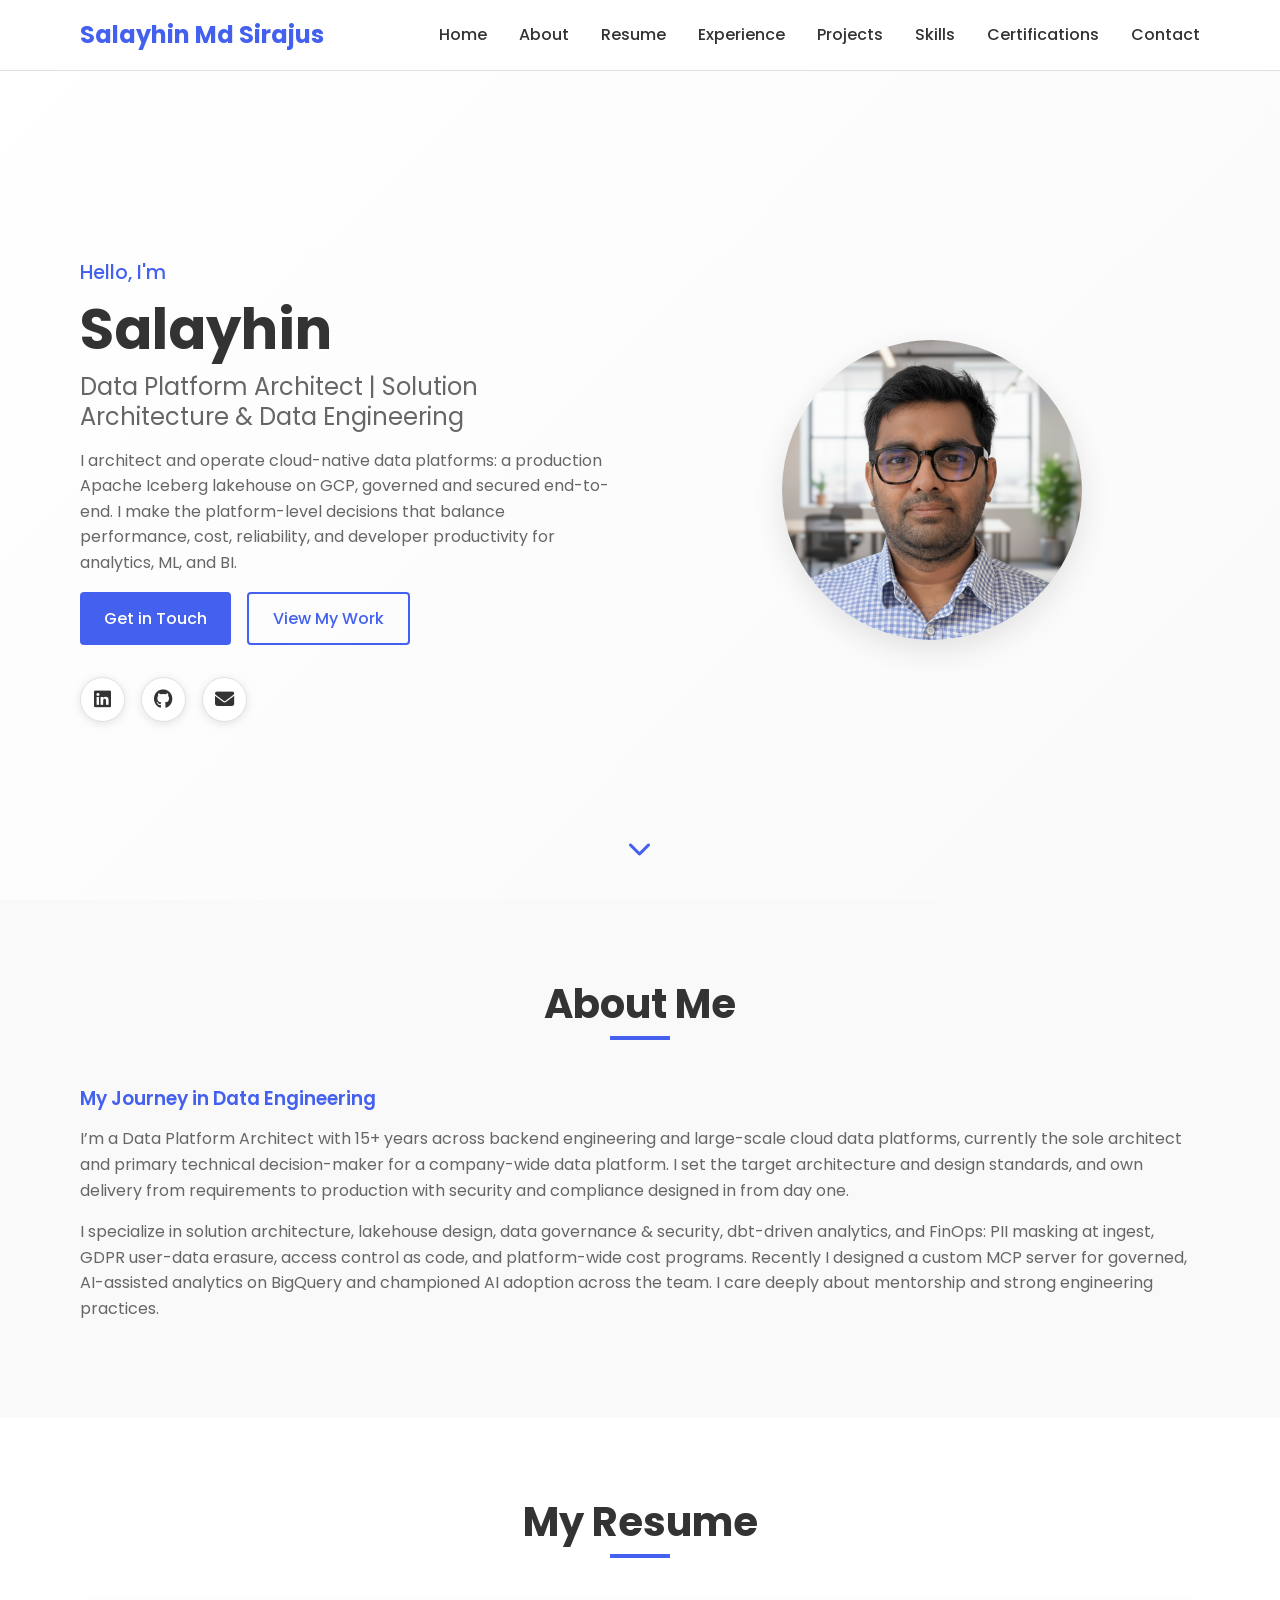
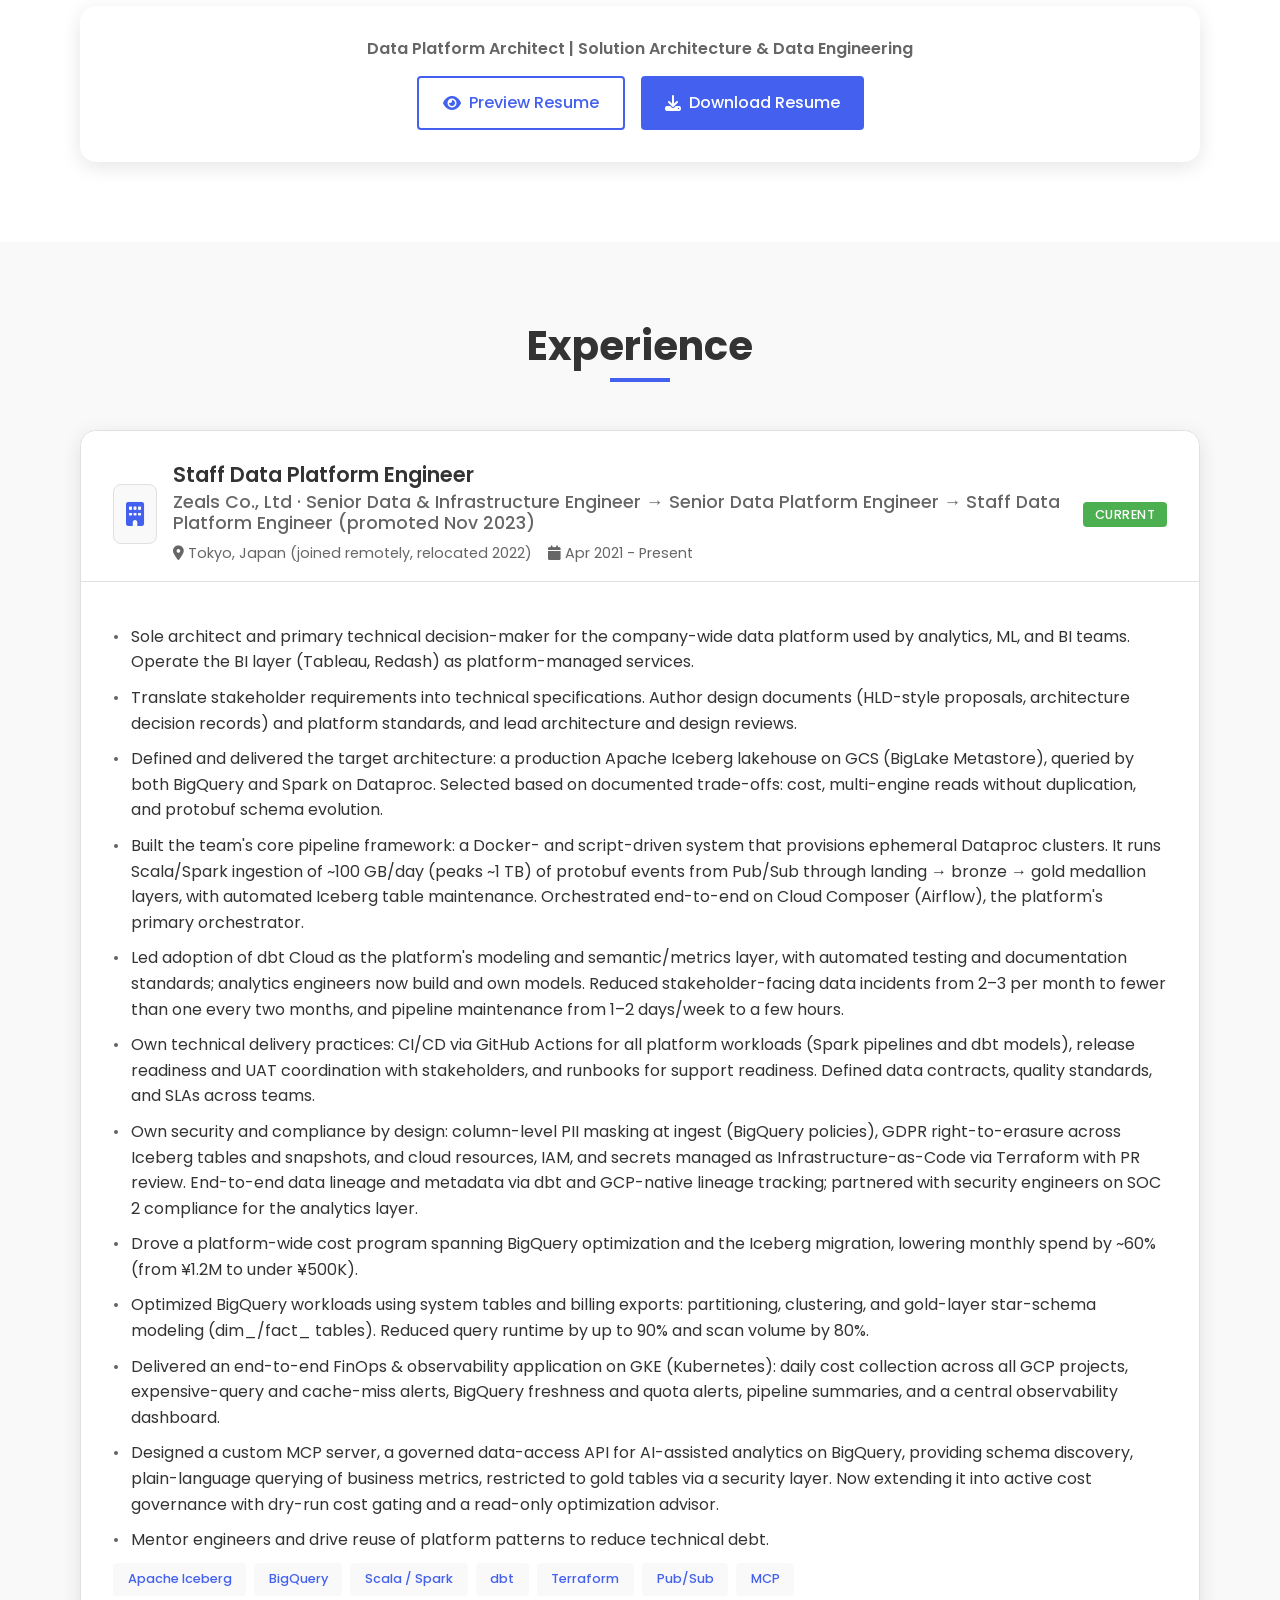
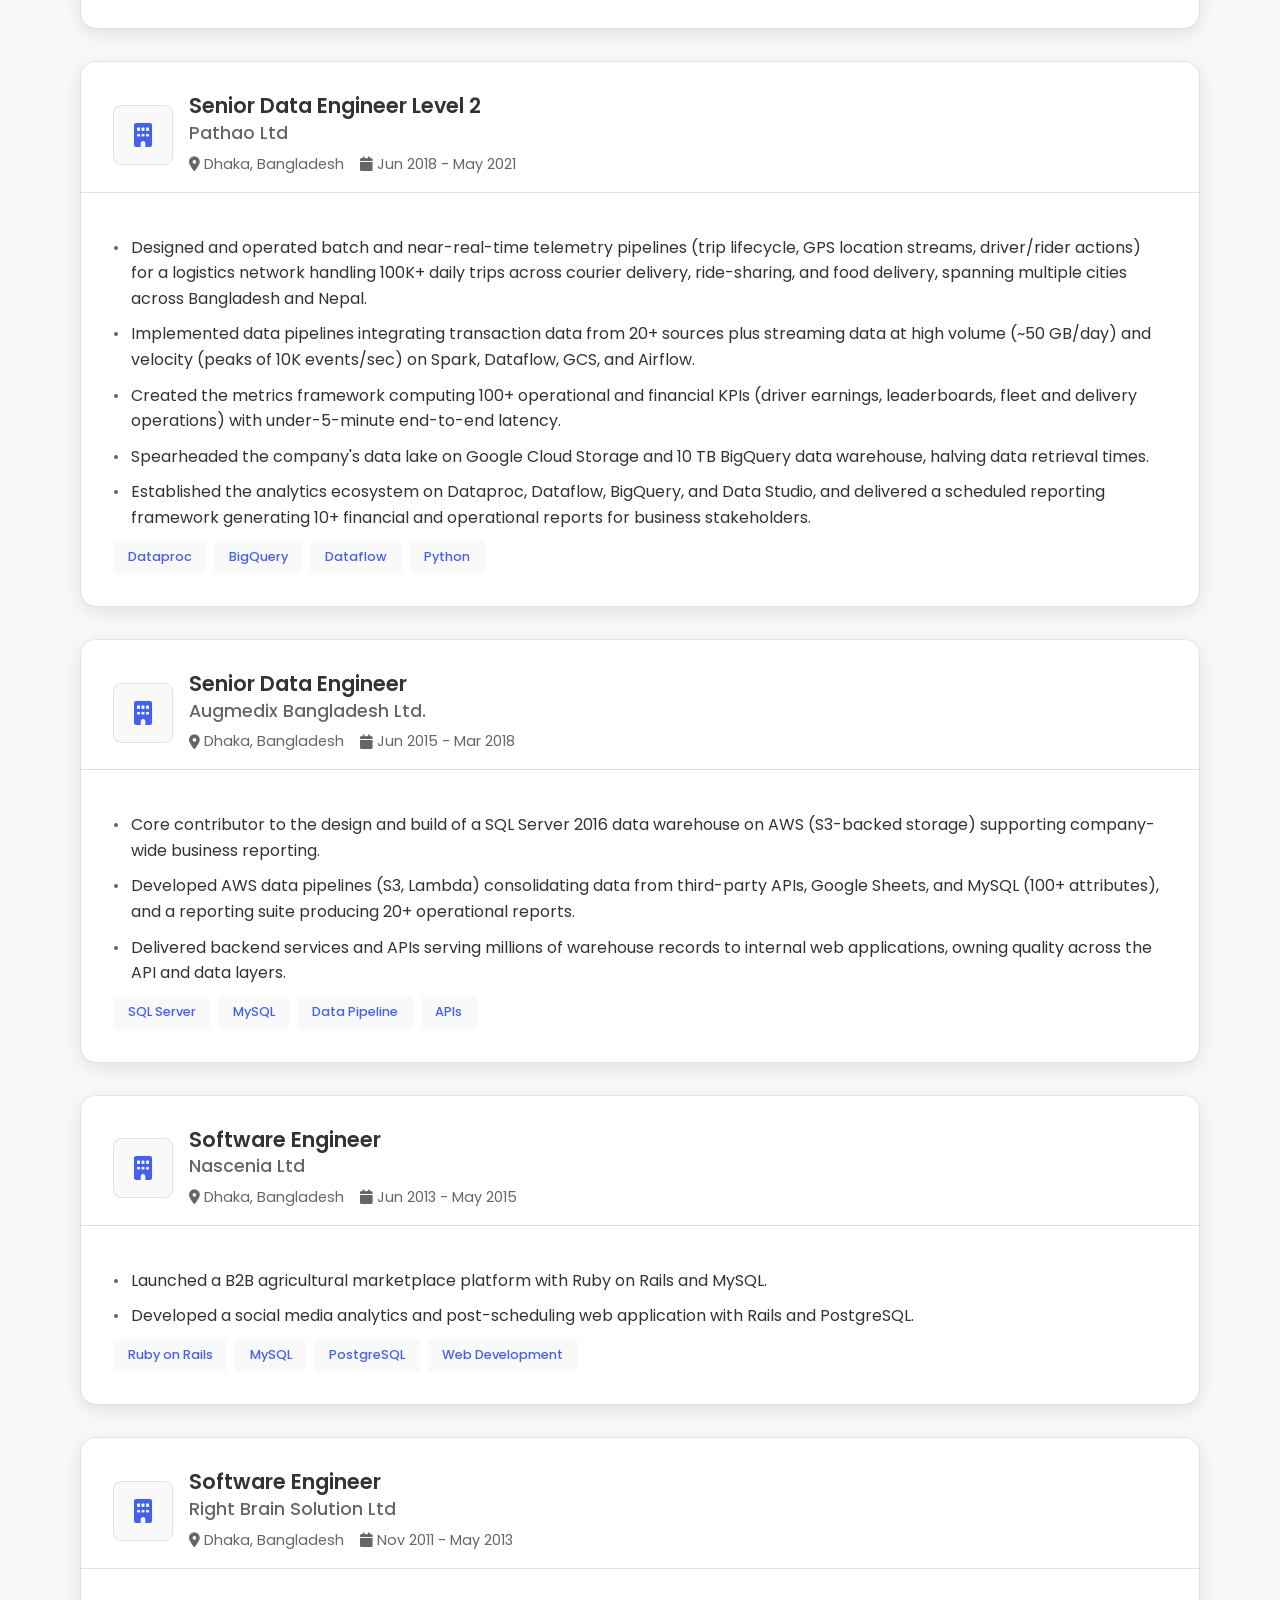
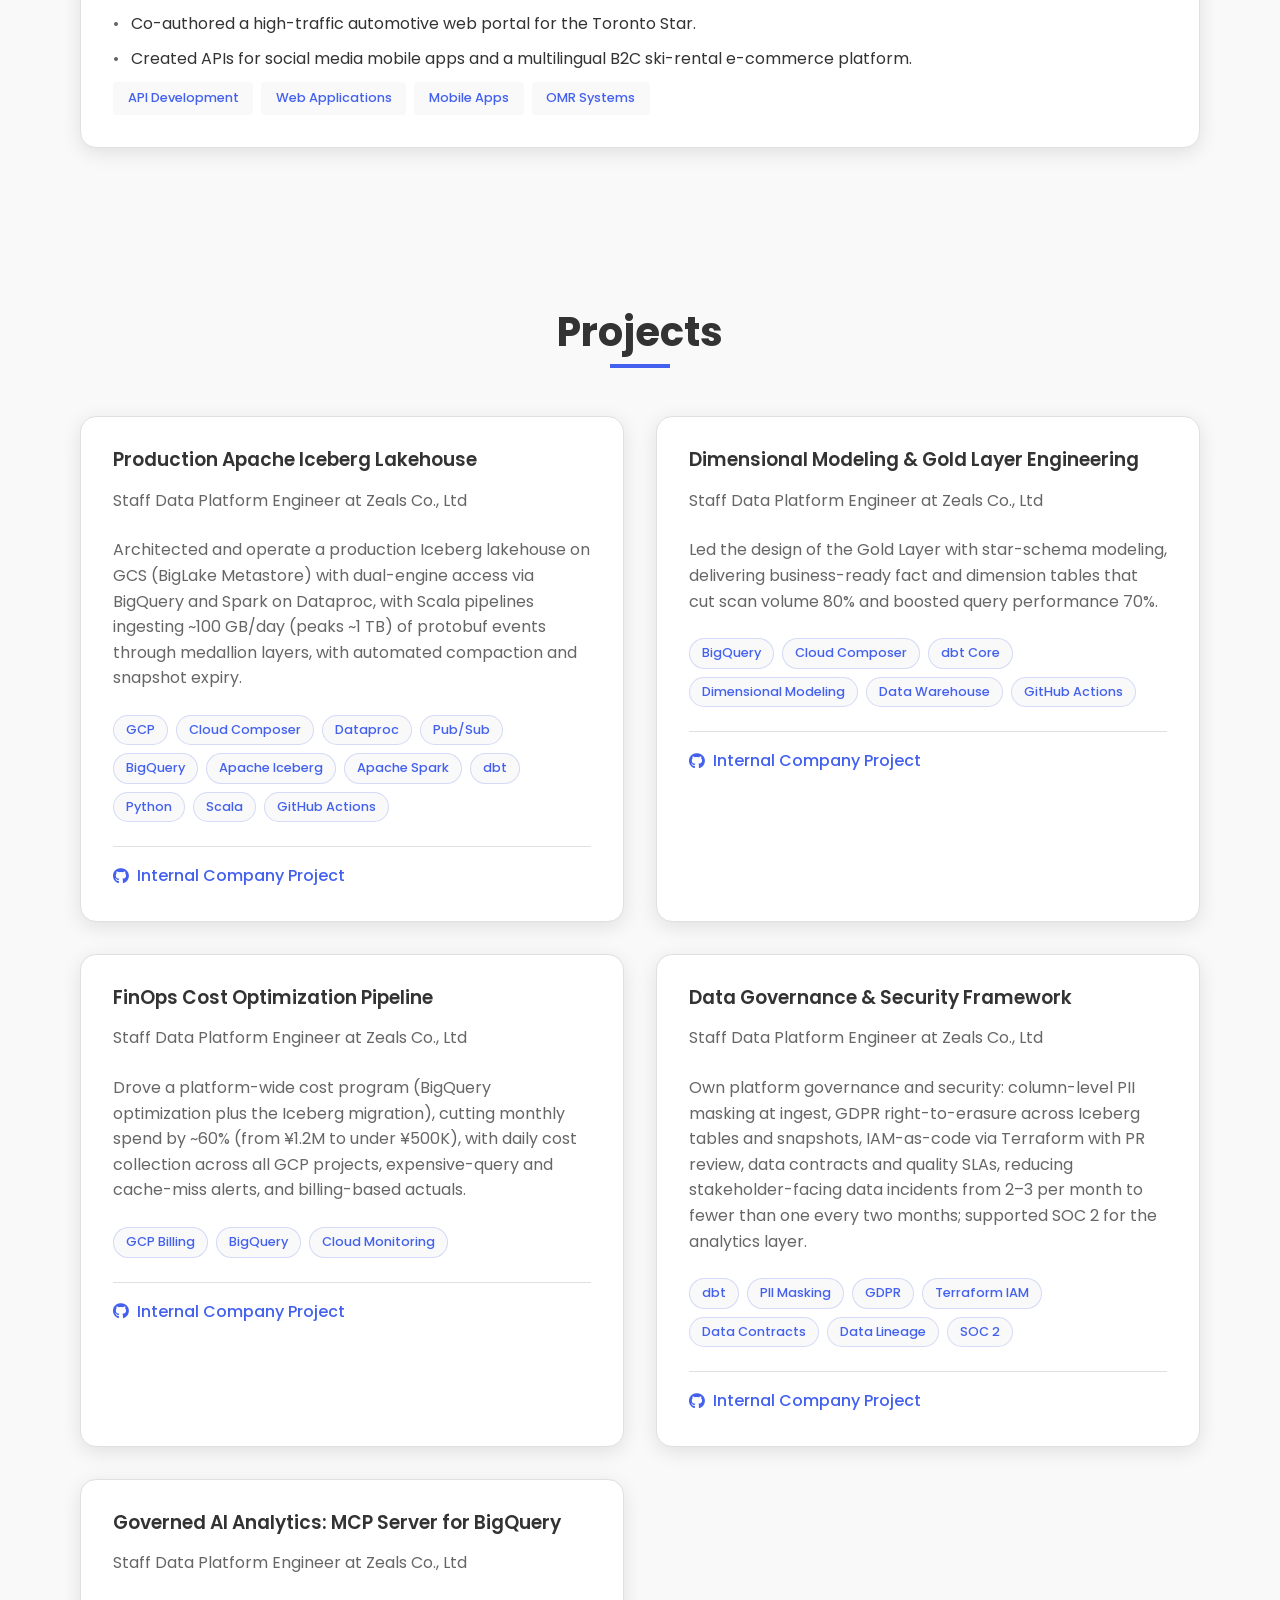
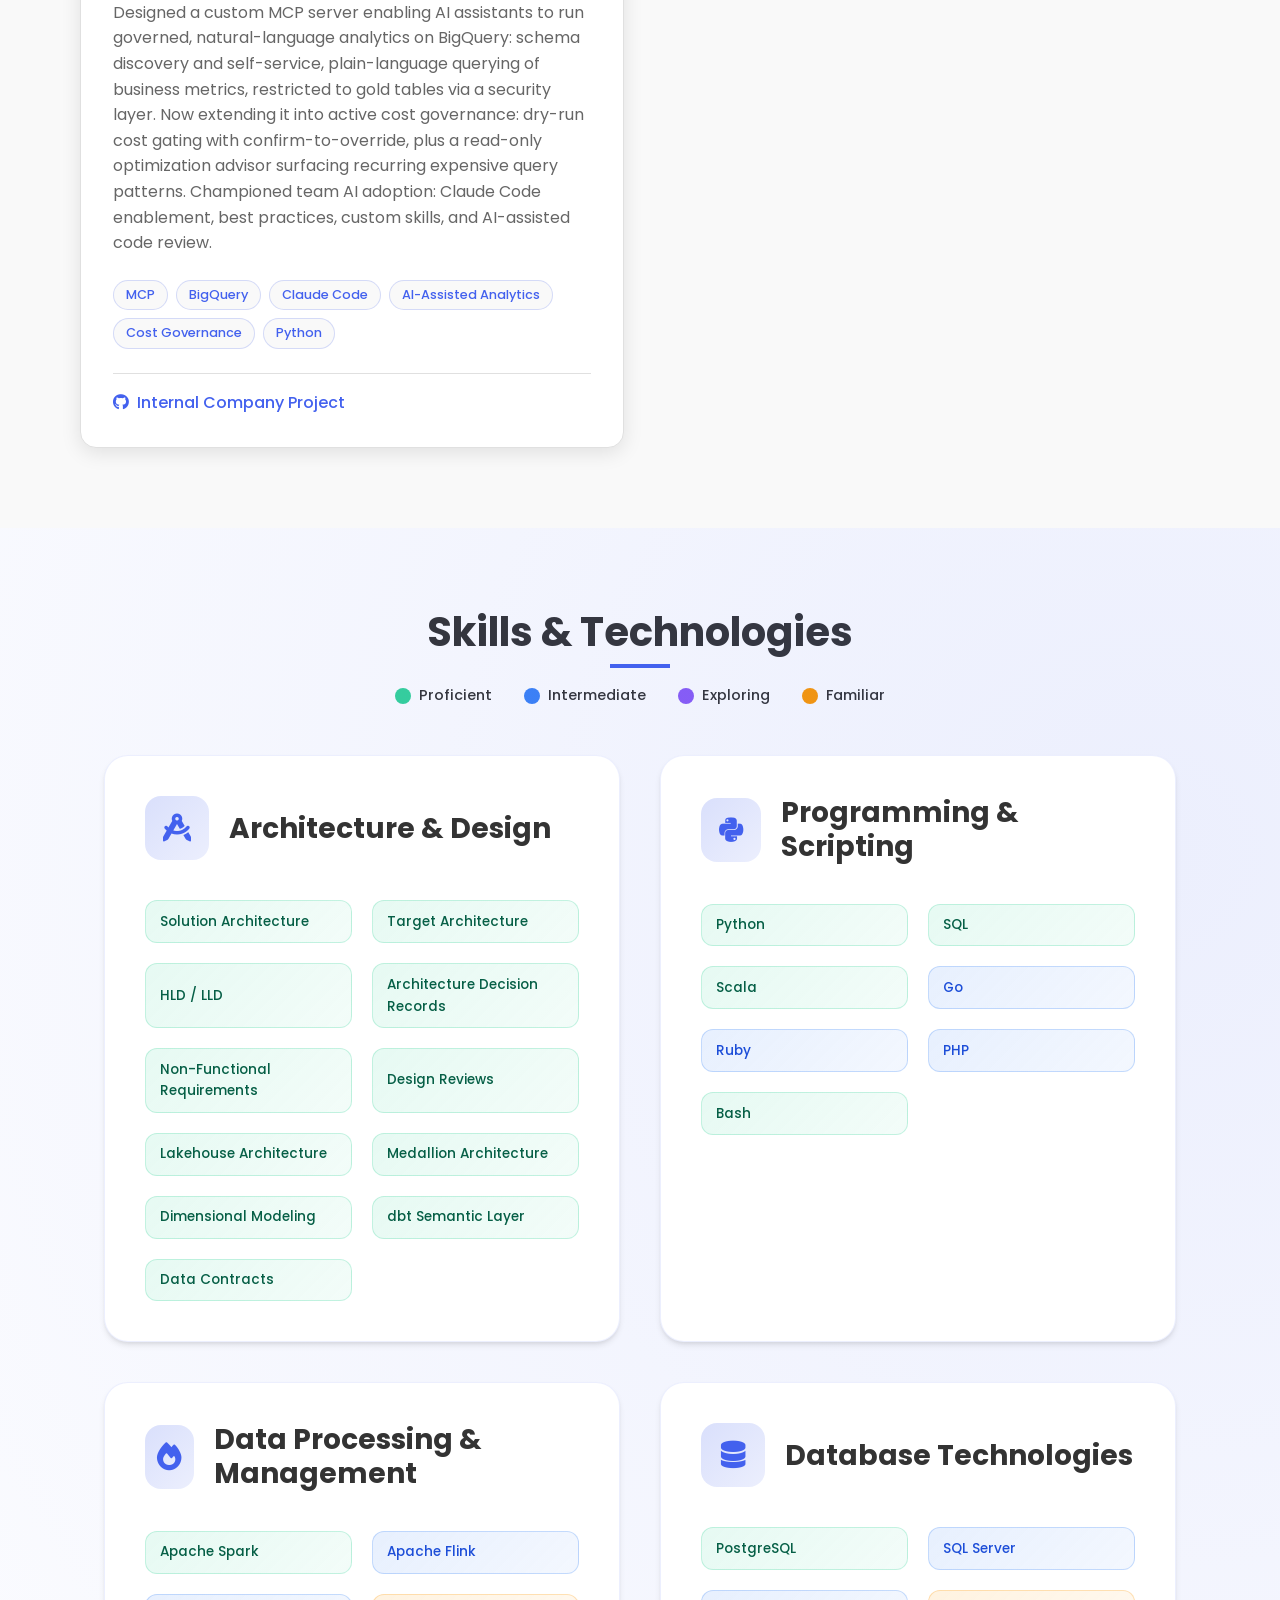
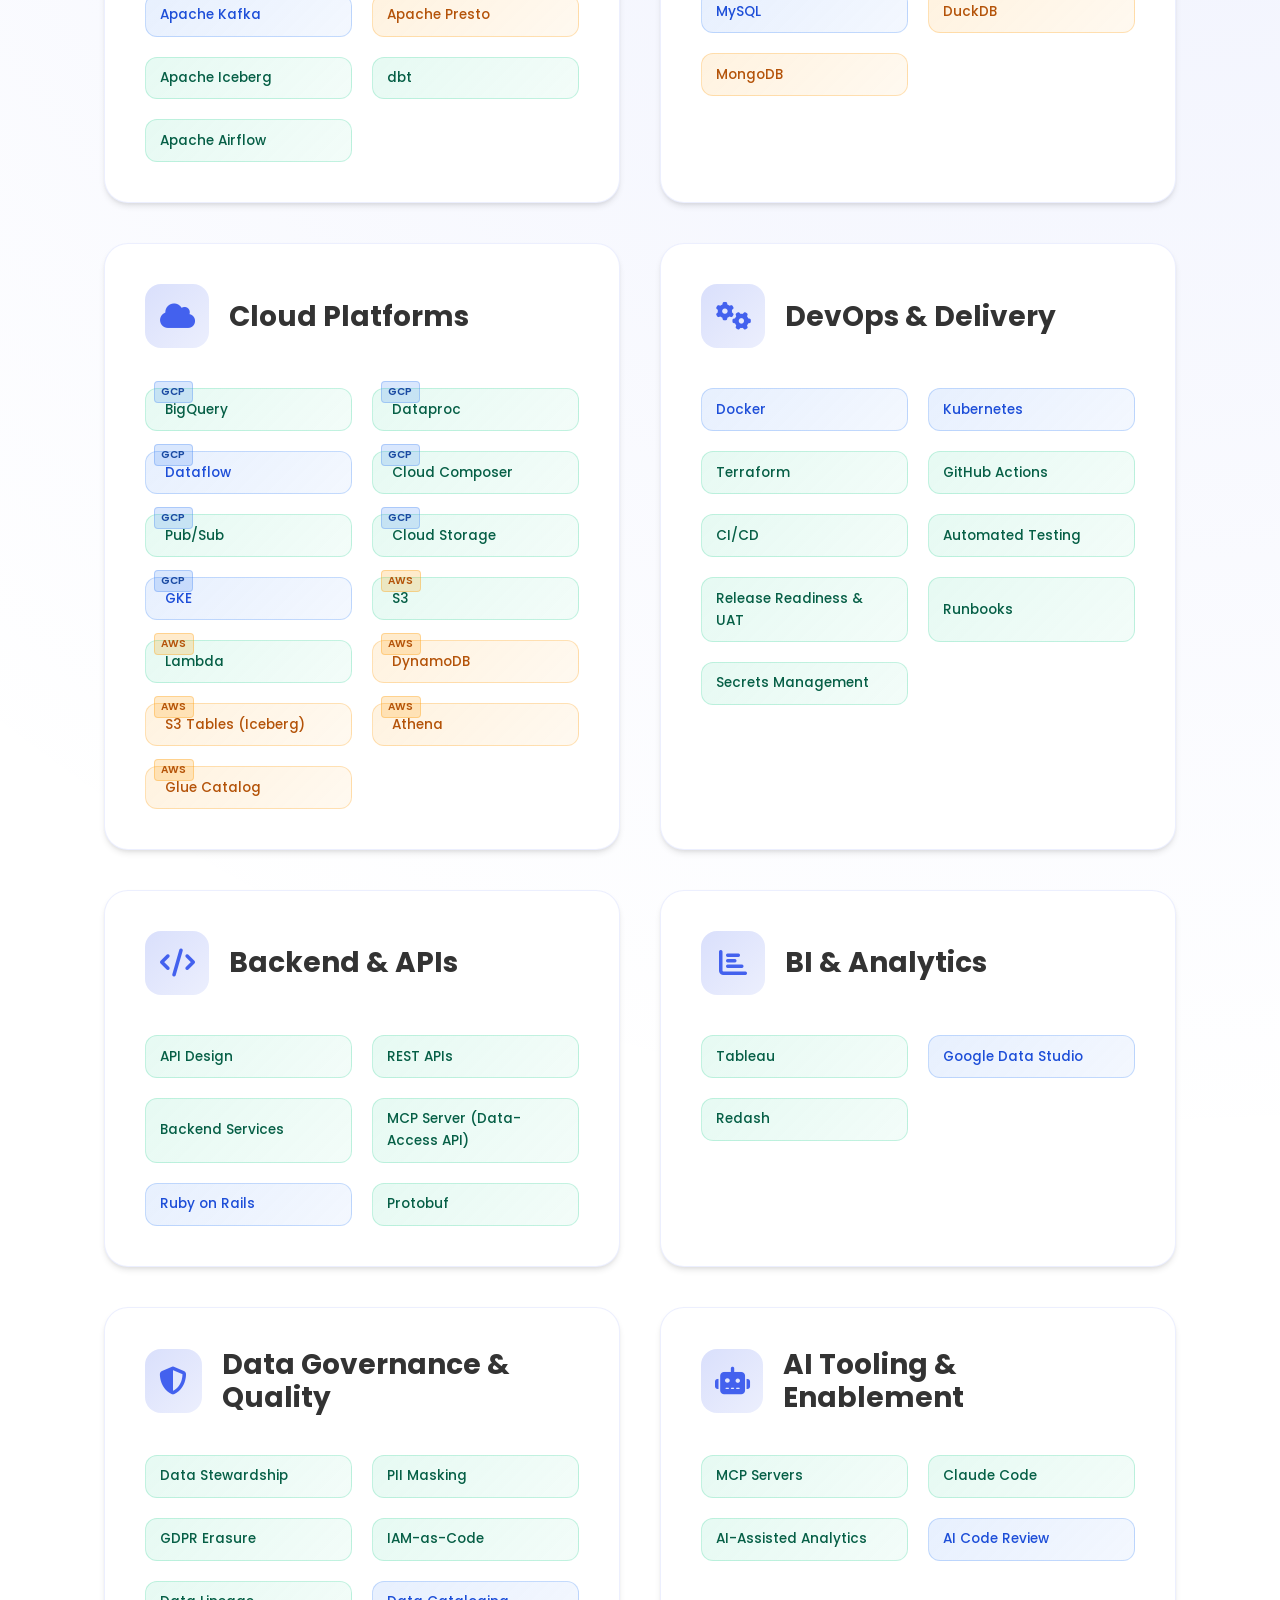
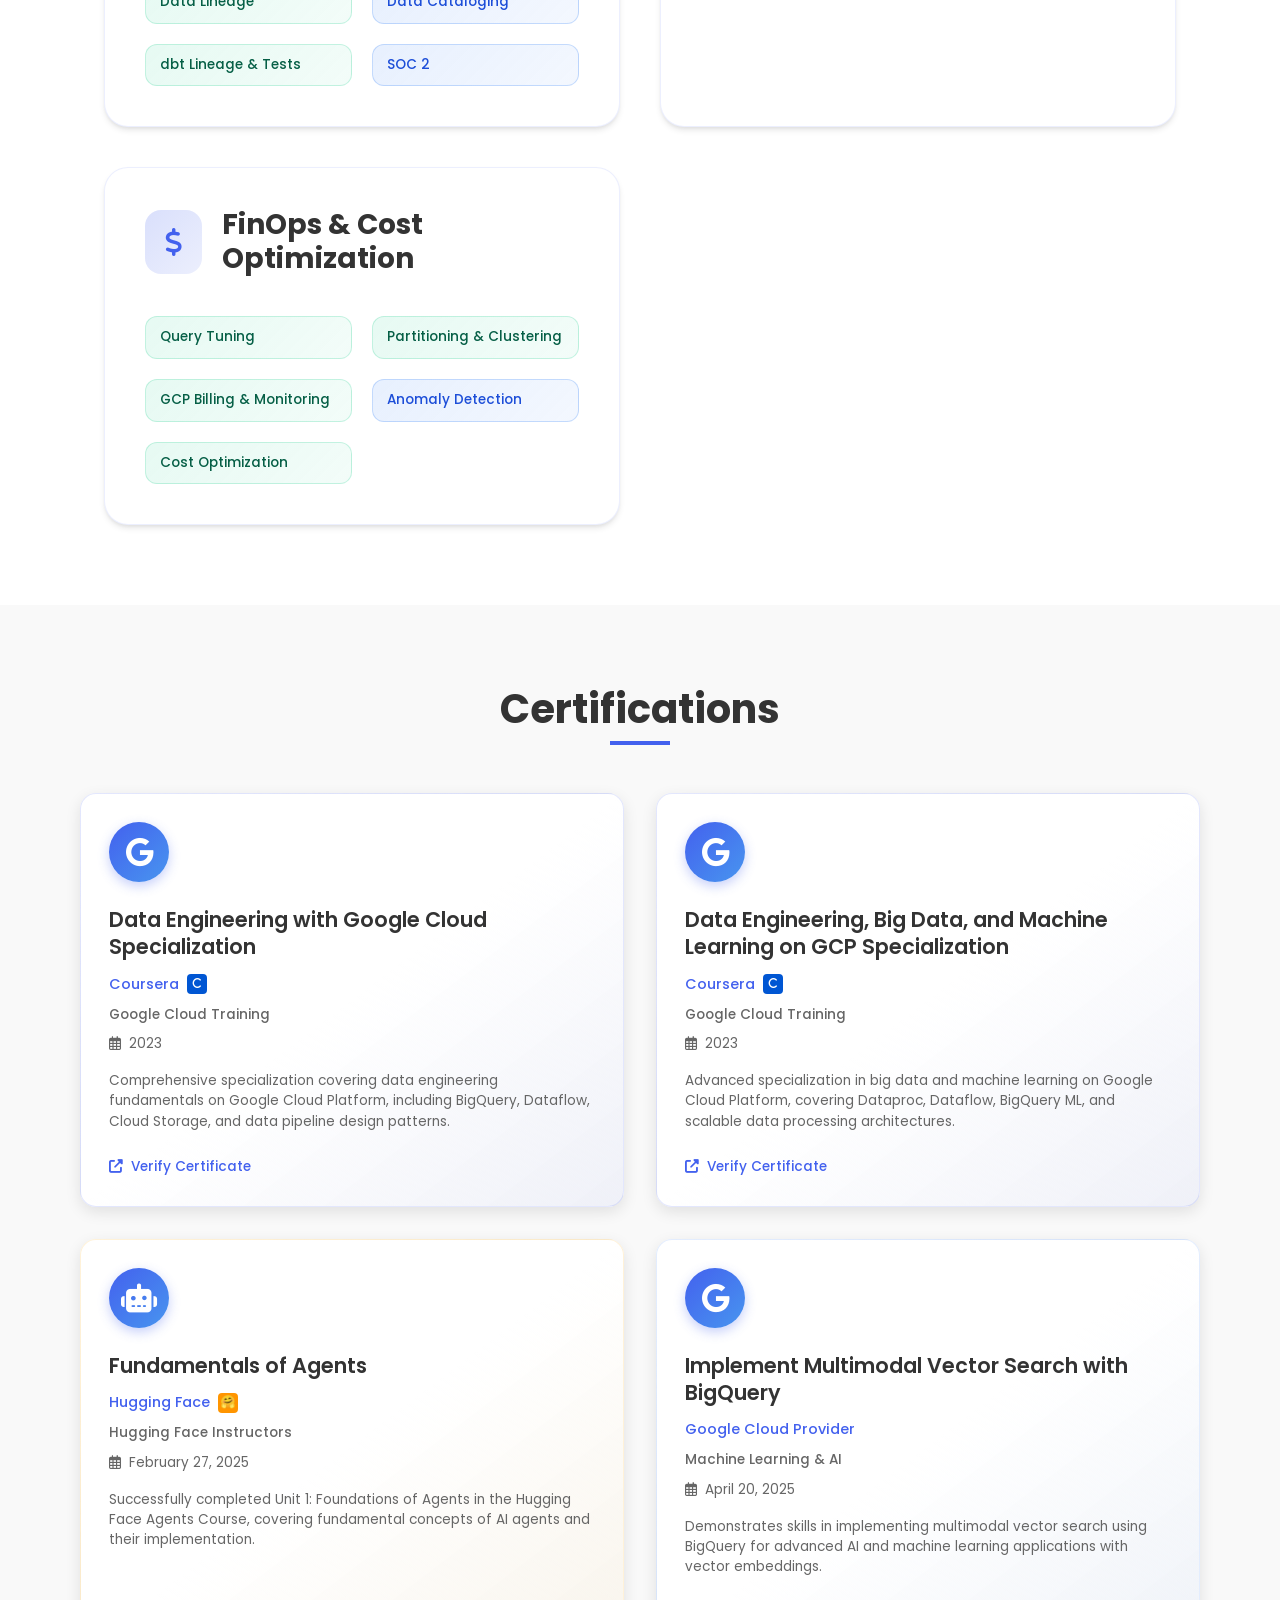
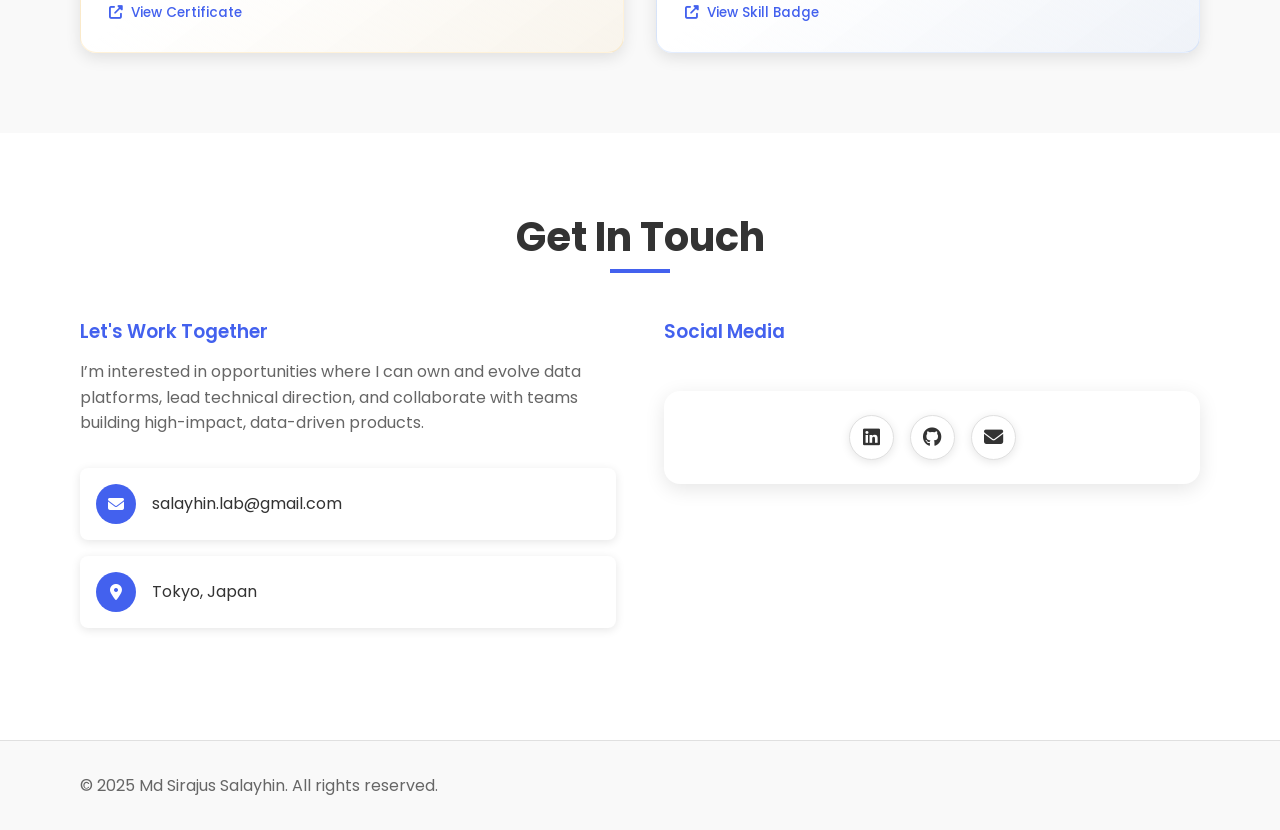
==== commit c0856e51: "Resume Updated" ====
--- a/index.html
+++ b/index.html
@@ -5,25 +5,25 @@
     <meta charset="UTF-8">
     <meta name="viewport" content="width=device-width, initial-scale=1.0">
 
-    <title>Salayhin Md Sirajus | Data Platform Architect — Solution Architecture & Data Engineering</title>
+    <title>Salayhin Md Sirajus | Data Platform Architect | Solution Architecture & Data Engineering</title>
 
     <!-- Meta Description for SEO -->
     <meta name="description"
-        content="Data Platform Architect with 15+ years across backend engineering and large-scale cloud data platforms — sole architect of a production Apache Iceberg lakehouse on GCP, solution architecture, security and governance by design, and AI-assisted analytics with MCP.">
+        content="Data Platform Architect with 15+ years across backend engineering and large-scale cloud data platforms: sole architect of a production Apache Iceberg lakehouse on GCP, solution architecture, security and governance by design, and AI-assisted analytics with MCP.">
 
     <!-- Open Graph Tags for Social Sharing -->
     <meta property="og:title"
-        content="Salayhin Md Sirajus | Data Platform Architect — Solution Architecture & Data Engineering">
+        content="Salayhin Md Sirajus | Data Platform Architect | Solution Architecture & Data Engineering">
     <meta property="og:description"
-        content="Data Platform Architect with 15+ years across backend engineering and large-scale cloud data platforms — sole architect of a production Apache Iceberg lakehouse on GCP, solution architecture, security and governance by design, and AI-assisted analytics with MCP.">
+        content="Data Platform Architect with 15+ years across backend engineering and large-scale cloud data platforms: sole architect of a production Apache Iceberg lakehouse on GCP, solution architecture, security and governance by design, and AI-assisted analytics with MCP.">
     <meta property="og:type" content="website">
 
     <!-- Twitter Card Tags -->
     <meta name="twitter:card" content="summary_large_image">
     <meta name="twitter:title"
-        content="Salayhin Md Sirajus | Data Platform Architect — Solution Architecture & Data Engineering">
+        content="Salayhin Md Sirajus | Data Platform Architect | Solution Architecture & Data Engineering">
     <meta name="twitter:description"
-        content="Data Platform Architect — sole architect of a production Apache Iceberg lakehouse on GCP, solution architecture, security and governance by design, and AI-assisted analytics with MCP.">
+        content="Data Platform Architect: sole architect of a production Apache Iceberg lakehouse on GCP, solution architecture, security and governance by design, and AI-assisted analytics with MCP.">
 
     <!-- Favicon -->
     <link rel="icon"
@@ -75,9 +75,9 @@
                 <div class="hero-text">
                     <p class="hero-greeting">Hello, I'm</p>
                     <h1 class="hero-name">Salayhin</h1>
-                    <h2 class="hero-title">Data Platform Architect — Solution Architecture & Data Engineering</h2>
-                    <p class="hero-description">I architect and operate cloud-native data platforms — a production
-                        Apache Iceberg lakehouse on GCP, governed and secured end-to-end. I make the platform-level
+                    <h2 class="hero-title">Data Platform Architect | Solution Architecture & Data Engineering</h2>
+                    <p class="hero-description">I architect and operate cloud-native data platforms: a production Apache
+                        Iceberg lakehouse on GCP, governed and secured end-to-end. I make the platform-level
                         decisions that balance performance, cost, reliability, and developer productivity for analytics,
                         ML, and BI.</p>
                     <div class="hero-cta">
@@ -124,11 +124,11 @@
                 <div class="about-text">
                     <h3>My Journey in Data Engineering</h3>
                     <p>I’m a Data Platform Architect with 15+ years across backend engineering and large-scale cloud
-                        data platforms — currently the sole architect and primary technical decision-maker for a
+                        data platforms, currently the sole architect and primary technical decision-maker for a
                         company-wide data platform. I set the target architecture and design standards, and own delivery
                         from requirements to production with security and compliance designed in from day one.</p>
                     <p>I specialize in solution architecture, lakehouse design, data governance &amp; security,
-                        dbt-driven analytics, and FinOps — PII masking at ingest, GDPR user-data erasure, access control
+                        dbt-driven analytics, and FinOps: PII masking at ingest, GDPR user-data erasure, access control
                         as code, and platform-wide cost programs. Recently I designed a custom MCP server for governed,
                         AI-assisted analytics on BigQuery and championed AI adoption across the team. I care deeply
                         about mentorship and strong engineering practices.</p>
@@ -202,17 +202,17 @@
                                 platform standards, and lead architecture and design reviews.</div>
                             <div class="achievement">Defined and delivered the target architecture: a production Apache
                                 Iceberg lakehouse on GCS (BigLake Metastore), queried by both BigQuery and Spark on
-                                Dataproc. Selected on documented trade-offs — cost, multi-engine reads without
+                                Dataproc. Selected based on documented trade-offs: cost, multi-engine reads without
                                 duplication, and protobuf schema evolution.</div>
-                            <div class="achievement">Built the team's core pipeline framework — a Docker- and
+                            <div class="achievement">Built the team's core pipeline framework: a Docker- and
                                 script-driven system that provisions ephemeral Dataproc clusters. It runs Scala/Spark
                                 ingestion of ~100 GB/day (peaks ~1 TB) of protobuf events from Pub/Sub through landing →
                                 bronze → gold medallion layers, with automated Iceberg table maintenance. Orchestrated
                                 end-to-end on Cloud Composer (Airflow), the platform's primary orchestrator.</div>
                             <div class="achievement">Led adoption of dbt Cloud as the platform's modeling and
-                                semantic/metrics layer, with automated testing and documentation standards;
-                                analytics engineers now build and own models. Reduced stakeholder-facing data incidents
-                                from 2–3 per month to fewer than one every two months, and pipeline maintenance from 1–2
+                                semantic/metrics layer, with automated testing and documentation standards; analytics
+                                engineers now build and own models. Reduced stakeholder-facing data incidents from 2–3
+                                per month to fewer than one every two months, and pipeline maintenance from 1–2
                                 days/week to a few hours.</div>
                             <div class="achievement">Own technical delivery practices: CI/CD via GitHub Actions for all
                                 platform workloads (Spark pipelines and dbt models), release readiness and UAT
@@ -225,20 +225,22 @@
                                 tracking; partnered with security engineers on SOC 2 compliance for the analytics layer.
                             </div>
                             <div class="achievement">Drove a platform-wide cost program spanning BigQuery optimization
-                                and the Iceberg migration, lowering monthly spend ~60% (¥1.2M → under ¥500K).</div>
+                                and the Iceberg migration, lowering monthly spend by ~60% (from ¥1.2M to under ¥500K).
+                            </div>
                             <div class="achievement">Optimized BigQuery workloads using system tables and billing
-                                exports — partitioning, clustering, and gold-layer star-schema modeling (dim_/fact_
+                                exports: partitioning, clustering, and gold-layer star-schema modeling (dim_/fact_
                                 tables). Reduced query runtime by up to 90% and scan volume by 80%.</div>
-                            <div class="achievement">Delivered end-to-end a FinOps &amp; observability application on
+                            <div class="achievement">Delivered an end-to-end FinOps &amp; observability application on
                                 GKE (Kubernetes): daily cost collection across all GCP projects, expensive-query and
                                 cache-miss alerts, BigQuery freshness and quota alerts, pipeline summaries, and a
                                 central observability dashboard.</div>
-                            <div class="achievement">Designed a custom MCP server — a governed data-access API for
-                                AI-assisted analytics on BigQuery: schema discovery, plain-language querying of business
-                                metrics, restricted to gold tables via a security layer. Now extending it into active
-                                cost governance with dry-run cost gating and a read-only optimization advisor.</div>
-                            <div class="achievement">Mentor engineers and drive reuse
-                                of platform patterns to reduce technical debt.</div>
+                            <div class="achievement">Designed a custom MCP server, a governed data-access API for
+                                AI-assisted analytics on BigQuery, providing schema discovery, plain-language querying
+                                of business metrics, restricted to gold tables via a security layer. Now extending it
+                                into active cost governance with dry-run cost gating and a read-only optimization
+                                advisor.</div>
+                            <div class="achievement">Mentor engineers and drive reuse of platform patterns to reduce
+                                technical debt.</div>
                         </div>
                         <div class="tech-stack">
                             <span class="tech-tag">Apache Iceberg</span>
@@ -274,19 +276,19 @@
                         <div class="achievements">
                             <div class="achievement">Designed and operated batch and near-real-time telemetry pipelines
                                 (trip lifecycle, GPS location streams, driver/rider actions) for a logistics network
-                                handling 100K+ daily trips across courier delivery, ride-sharing, and food delivery —
-                                spanning multiple cities across Bangladesh and Nepal</div>
+                                handling 100K+ daily trips across courier delivery, ride-sharing, and food delivery,
+                                spanning multiple cities across Bangladesh and Nepal.</div>
                             <div class="achievement">Implemented data pipelines integrating transaction data from 20+
                                 sources plus streaming data at high volume (~50 GB/day) and velocity (peaks of 10K
-                                events/sec) on Spark, Dataflow, GCS, and Airflow</div>
+                                events/sec) on Spark, Dataflow, GCS, and Airflow.</div>
                             <div class="achievement">Created the metrics framework computing 100+ operational and
                                 financial KPIs (driver earnings, leaderboards, fleet and delivery operations) with
-                                under-5-minute end-to-end latency</div>
-                            <div class="achievement">Spearheaded the company's data lake and 10 TB BigQuery data
-                                warehouse on Google Cloud Storage, halving data retrieval times</div>
+                                under-5-minute end-to-end latency.</div>
+                            <div class="achievement">Spearheaded the company's data lake on Google Cloud Storage and 10
+                                TB BigQuery data warehouse, halving data retrieval times.</div>
                             <div class="achievement">Established the analytics ecosystem on Dataproc, Dataflow,
                                 BigQuery, and Data Studio, and delivered a scheduled reporting framework generating 10+
-                                financial and operational reports for business stakeholders</div>
+                                financial and operational reports for business stakeholders.</div>
                         </div>
                         <div class="tech-stack">
                             <span class="tech-tag">Dataproc</span>
@@ -317,12 +319,12 @@
                     <div class="experience-content">
                         <div class="achievements">
                             <div class="achievement">Core contributor to the design and build of a SQL Server 2016 data
-                                warehouse on AWS (S3-backed storage) supporting company-wide business reporting</div>
+                                warehouse on AWS (S3-backed storage) supporting company-wide business reporting.</div>
                             <div class="achievement">Developed AWS data pipelines (S3, Lambda) consolidating data from
                                 third-party APIs, Google Sheets, and MySQL (100+ attributes), and a reporting suite
-                                producing 20+ operational reports</div>
+                                producing 20+ operational reports.</div>
                             <div class="achievement">Delivered backend services and APIs serving millions of warehouse
-                                records to internal web applications — owning quality across the API and data layers
+                                records to internal web applications, owning quality across the API and data layers.
                             </div>
                         </div>
                         <div class="tech-stack">
@@ -354,9 +356,9 @@
                     <div class="experience-content">
                         <div class="achievements">
                             <div class="achievement">Launched a B2B agricultural marketplace platform with Ruby on Rails
-                                and MySQL</div>
+                                and MySQL.</div>
                             <div class="achievement">Developed a social media analytics and post-scheduling web
-                                application with Rails and PostgreSQL</div>
+                                application with Rails and PostgreSQL.</div>
                         </div>
                         <div class="tech-stack">
                             <span class="tech-tag">Ruby on Rails</span>
@@ -387,9 +389,9 @@
                     <div class="experience-content">
                         <div class="achievements">
                             <div class="achievement">Co-authored a high-traffic automotive web portal for the Toronto
-                                Star</div>
+                                Star.</div>
                             <div class="achievement">Created APIs for social media mobile apps and a multilingual B2C
-                                ski-rental e-commerce platform</div>
+                                ski-rental e-commerce platform.</div>
                         </div>
                         <div class="tech-stack">
                             <span class="tech-tag">API Development</span>
@@ -415,7 +417,7 @@
                         <h3>Production Apache Iceberg Lakehouse</h3>
                         <p class="section-subtitle">Staff Data Platform Engineer at Zeals Co., Ltd</p>
                         <p>Architected and operate a production Iceberg lakehouse on GCS (BigLake Metastore) with
-                            dual-engine access via BigQuery and Spark on Dataproc — Scala pipelines ingesting ~100
+                            dual-engine access via BigQuery and Spark on Dataproc, with Scala pipelines ingesting ~100
                             GB/day (peaks ~1 TB) of protobuf events through medallion layers, with automated compaction
                             and snapshot expiry.</p>
                         <div class="project-tech">
@@ -467,8 +469,9 @@
                     <div class="project-content">
                         <h3>FinOps Cost Optimization Pipeline</h3>
                         <p class="section-subtitle">Staff Data Platform Engineer at Zeals Co., Ltd</p>
-                        <p>Drove a platform-wide cost program — BigQuery optimization plus the Iceberg migration —
-                            cutting monthly spend ~60% (¥1.2M → under ¥500K), with daily cost collection across all GCP
+                        <p>Drove a platform-wide cost program (BigQuery optimization plus the Iceberg migration),
+                            cutting monthly spend by ~60% (from ¥1.2M to under ¥500K), with daily cost collection across
+                            all GCP
                             projects, expensive-query and cache-miss alerts, and billing-based actuals.</p>
                         <div class="project-tech">
                             <span class="tech-tag">GCP Billing</span>
@@ -490,8 +493,8 @@
                         <p class="section-subtitle">Staff Data Platform Engineer at Zeals Co., Ltd</p>
                         <p>Own platform governance and security: column-level PII masking at ingest, GDPR
                             right-to-erasure across Iceberg tables and snapshots, IAM-as-code via Terraform with PR
-                            review, data contracts and quality SLAs — cutting data incidents from 2–3/month to under one
-                            every two months; supported SOC 2 for the analytics layer.</p>
+                            review, data contracts and quality SLAs, reducing stakeholder-facing data incidents from 2–3
+                            per month to fewer than one every two months; supported SOC 2 for the analytics layer.</p>
                         <div class="project-tech">
                             <span class="tech-tag">dbt</span>
                             <span class="tech-tag">PII Masking</span>
@@ -512,10 +515,10 @@
 
                 <div class="project-card">
                     <div class="project-content">
-                        <h3>Governed AI Analytics — MCP Server for BigQuery</h3>
+                        <h3>Governed AI Analytics: MCP Server for BigQuery</h3>
                         <p class="section-subtitle">Staff Data Platform Engineer at Zeals Co., Ltd</p>
                         <p>Designed a custom MCP server enabling AI assistants to run governed, natural-language
-                            analytics on BigQuery — schema discovery and self-service, plain-language querying of
+                            analytics on BigQuery: schema discovery and self-service, plain-language querying of
                             business metrics, restricted to gold tables via a security layer. Now extending it into
                             active cost governance: dry-run cost gating with confirm-to-override, plus a read-only
                             optimization advisor surfacing recurring expensive query patterns. Championed team AI
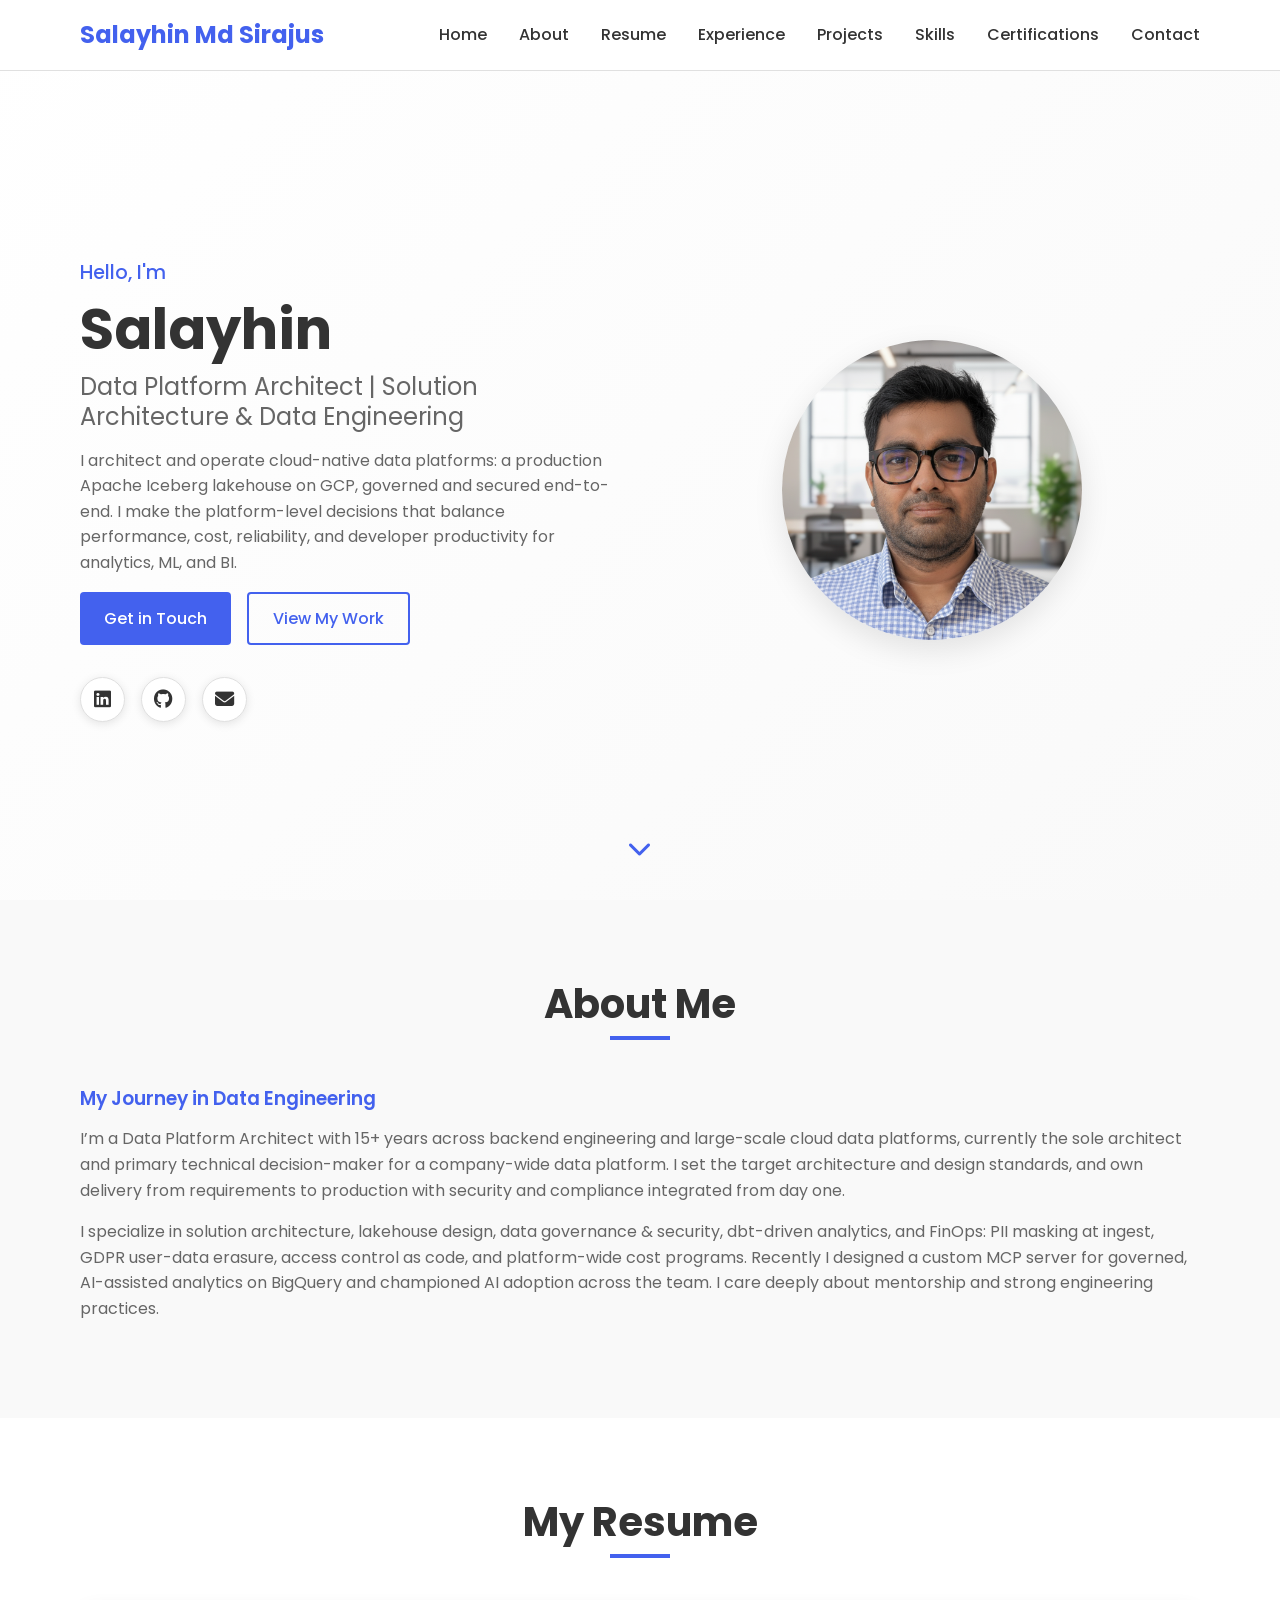
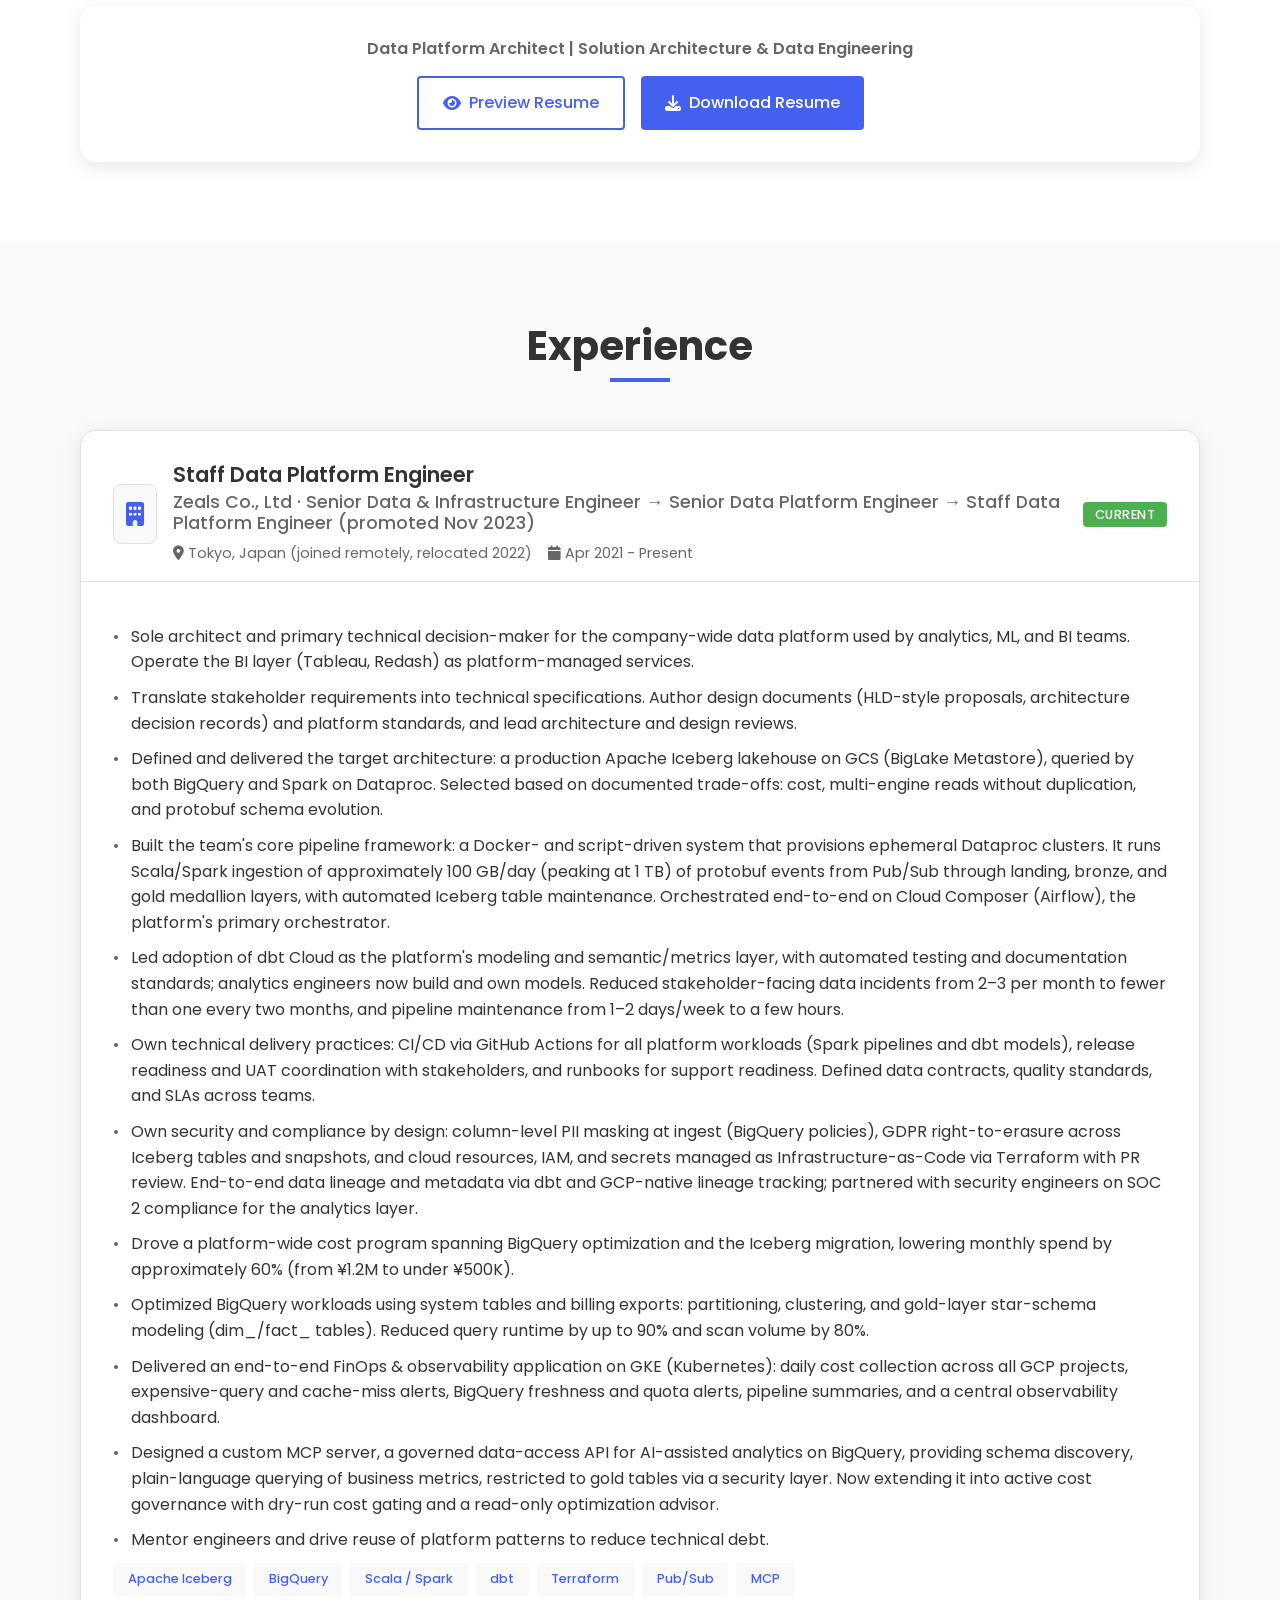
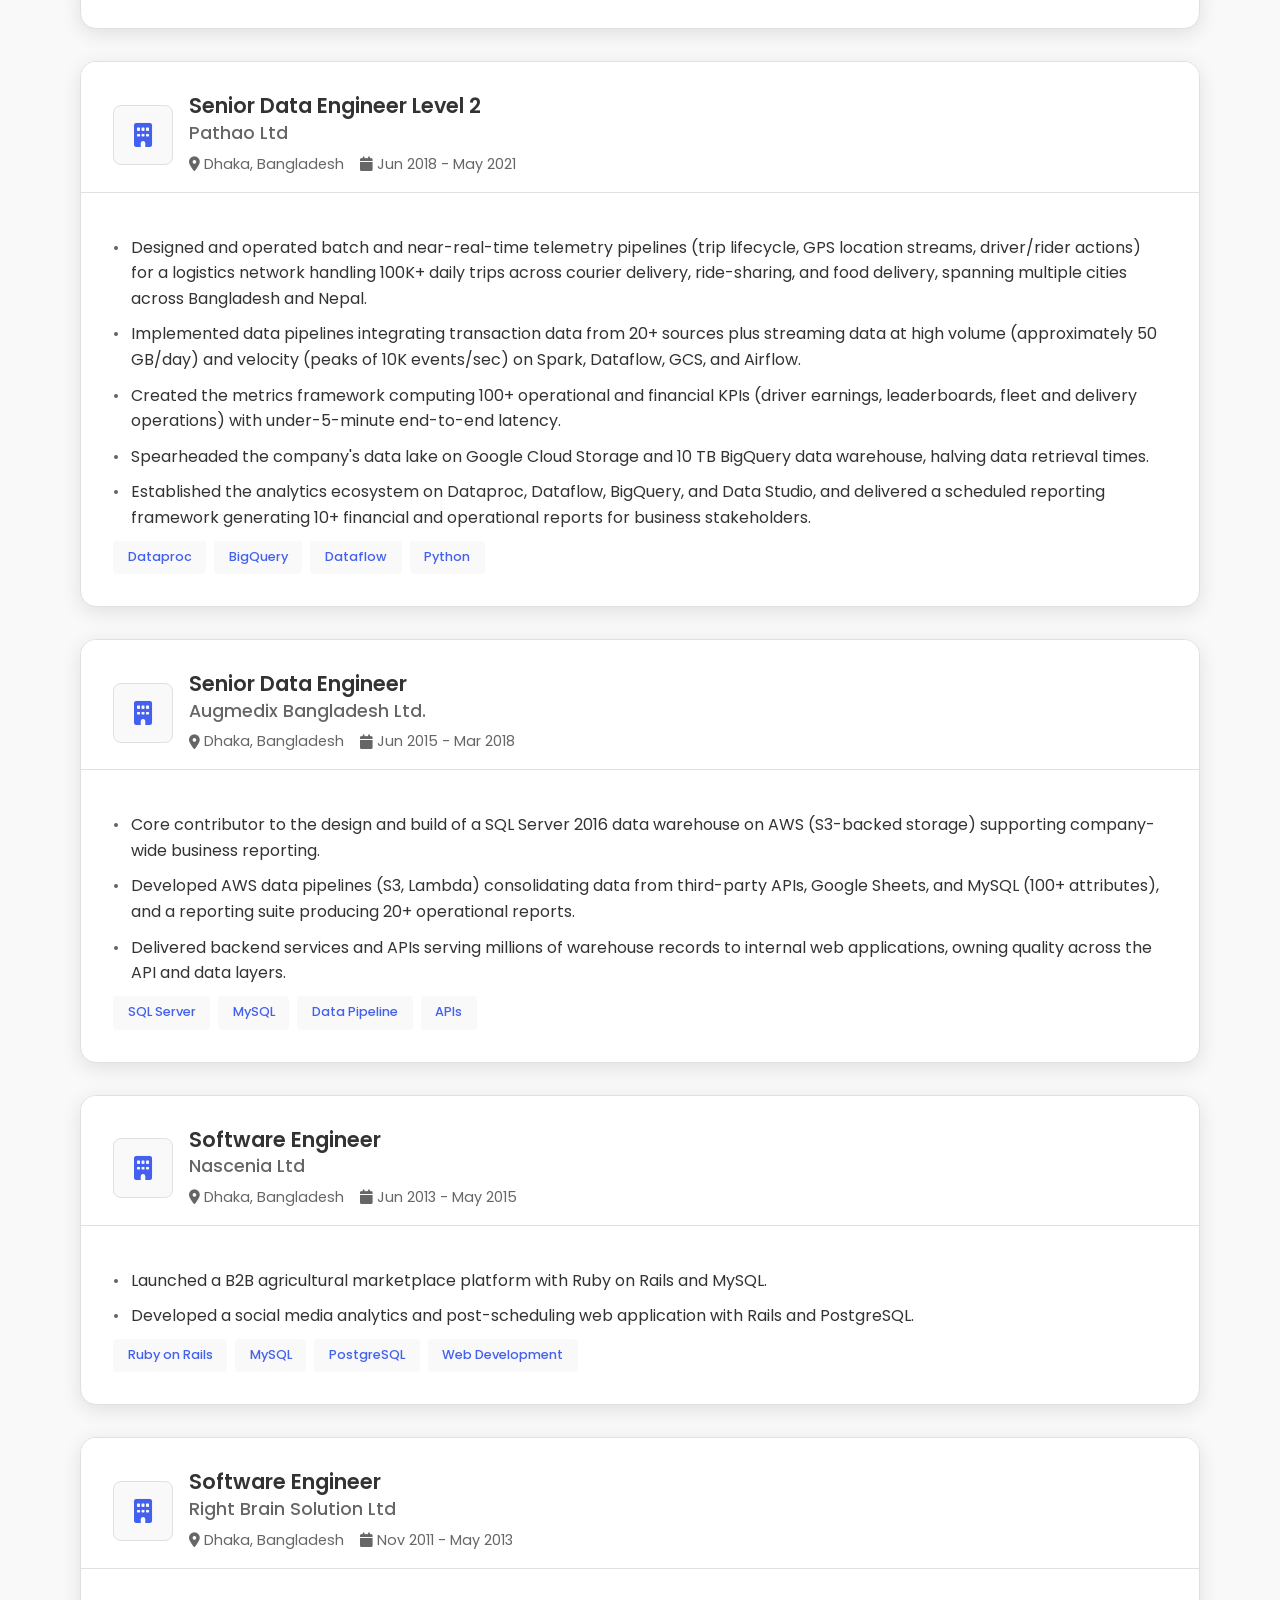
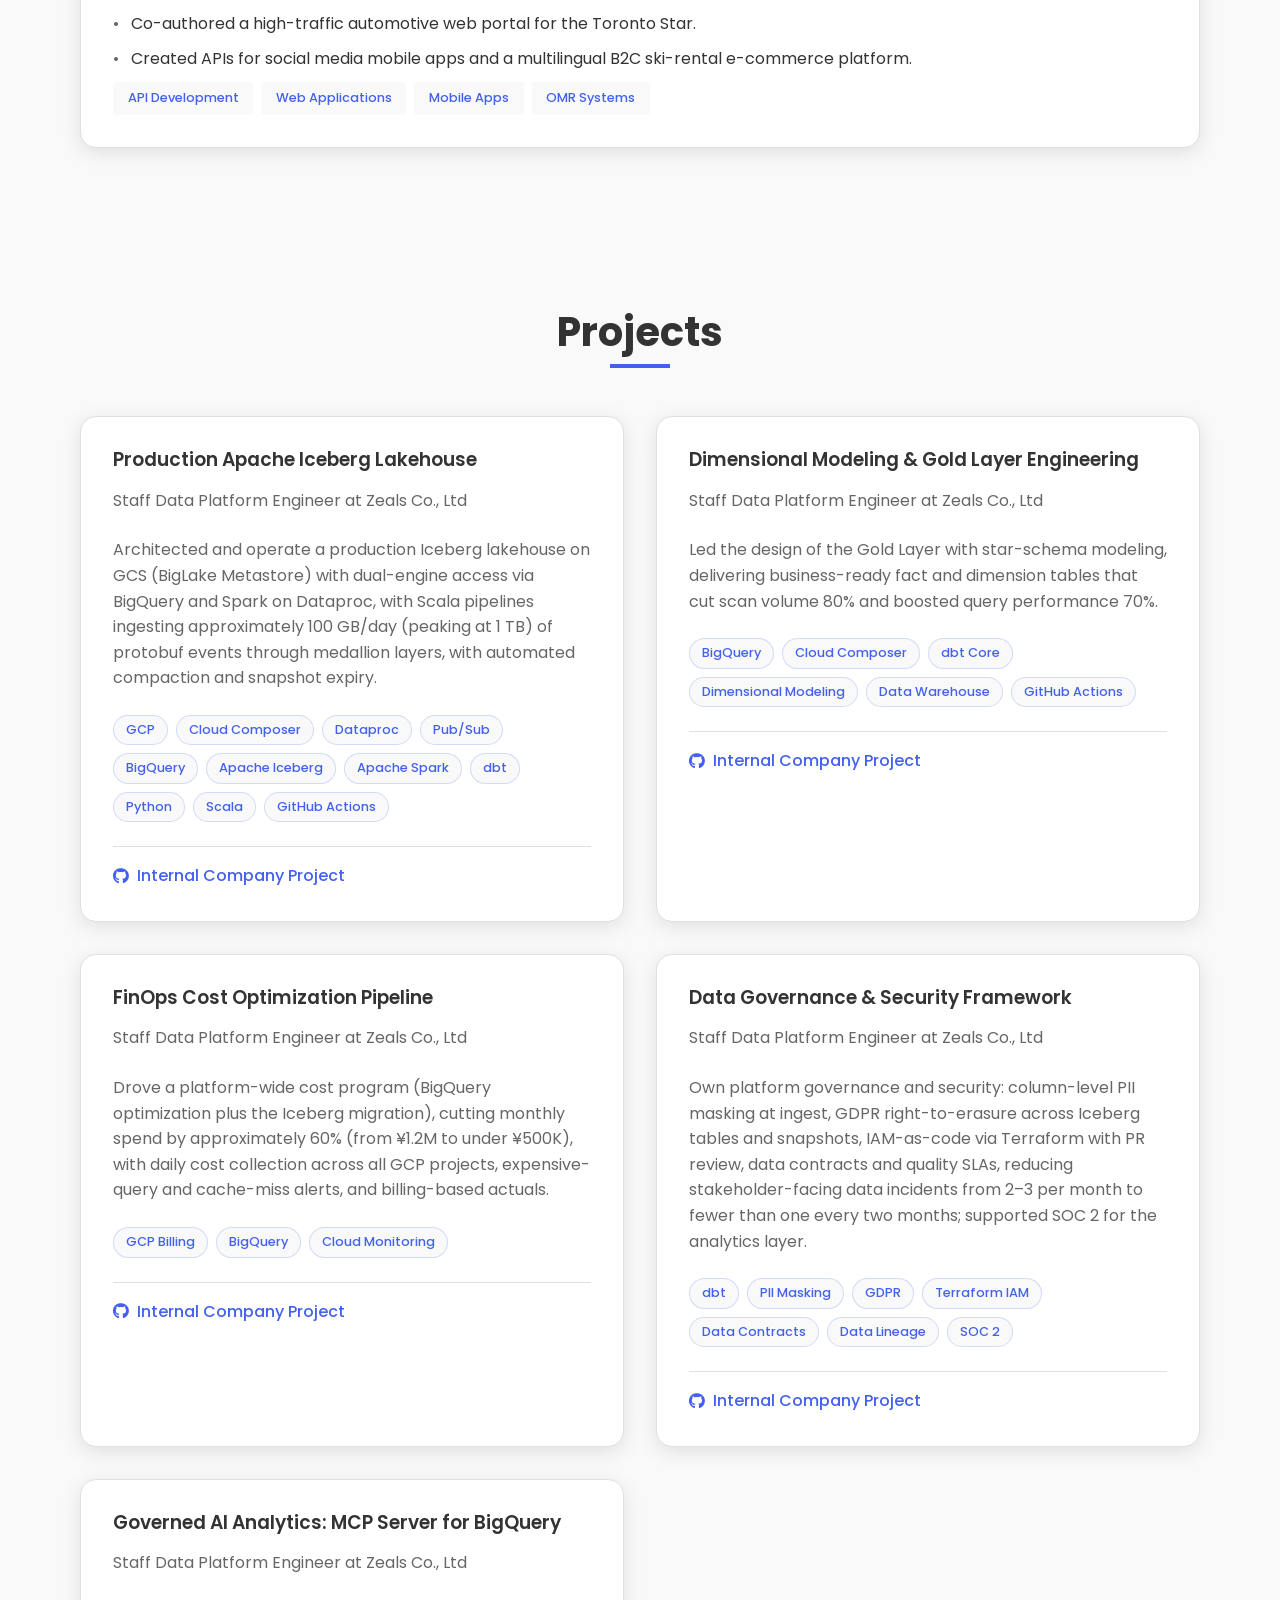
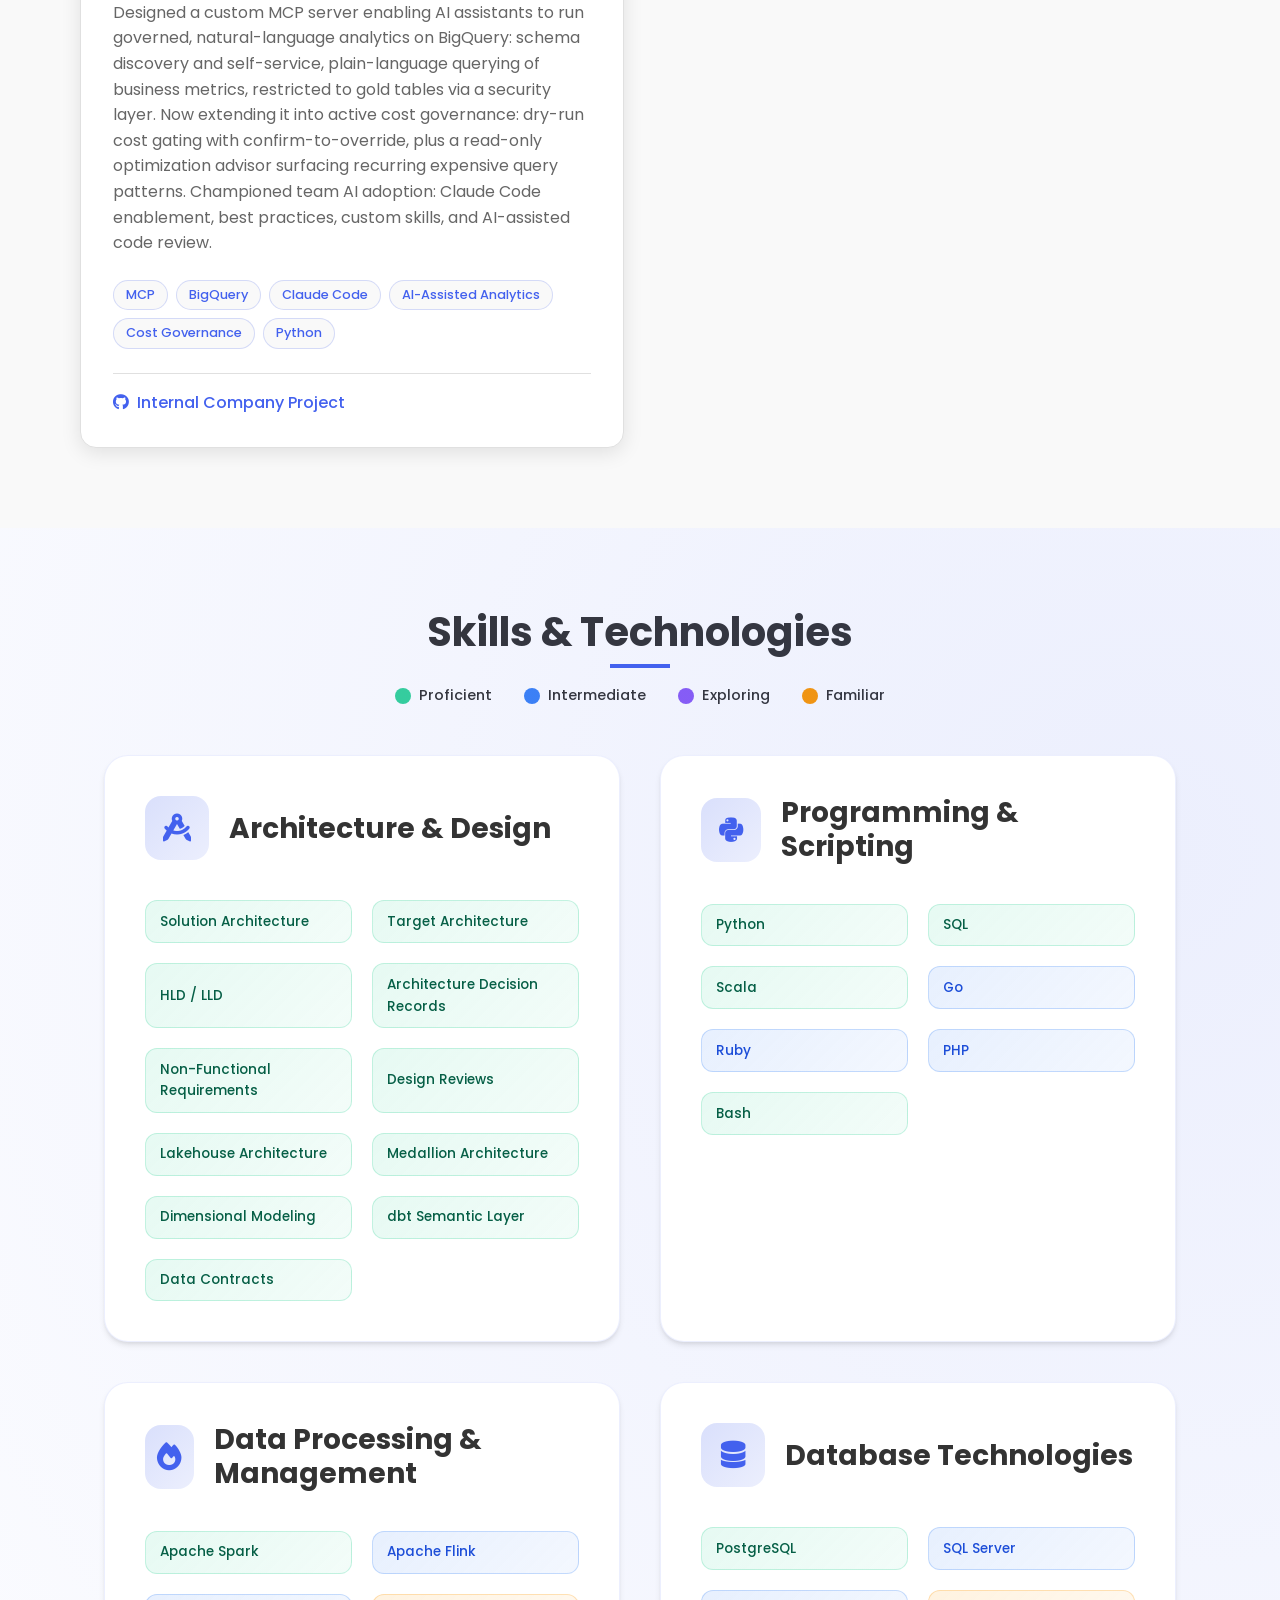
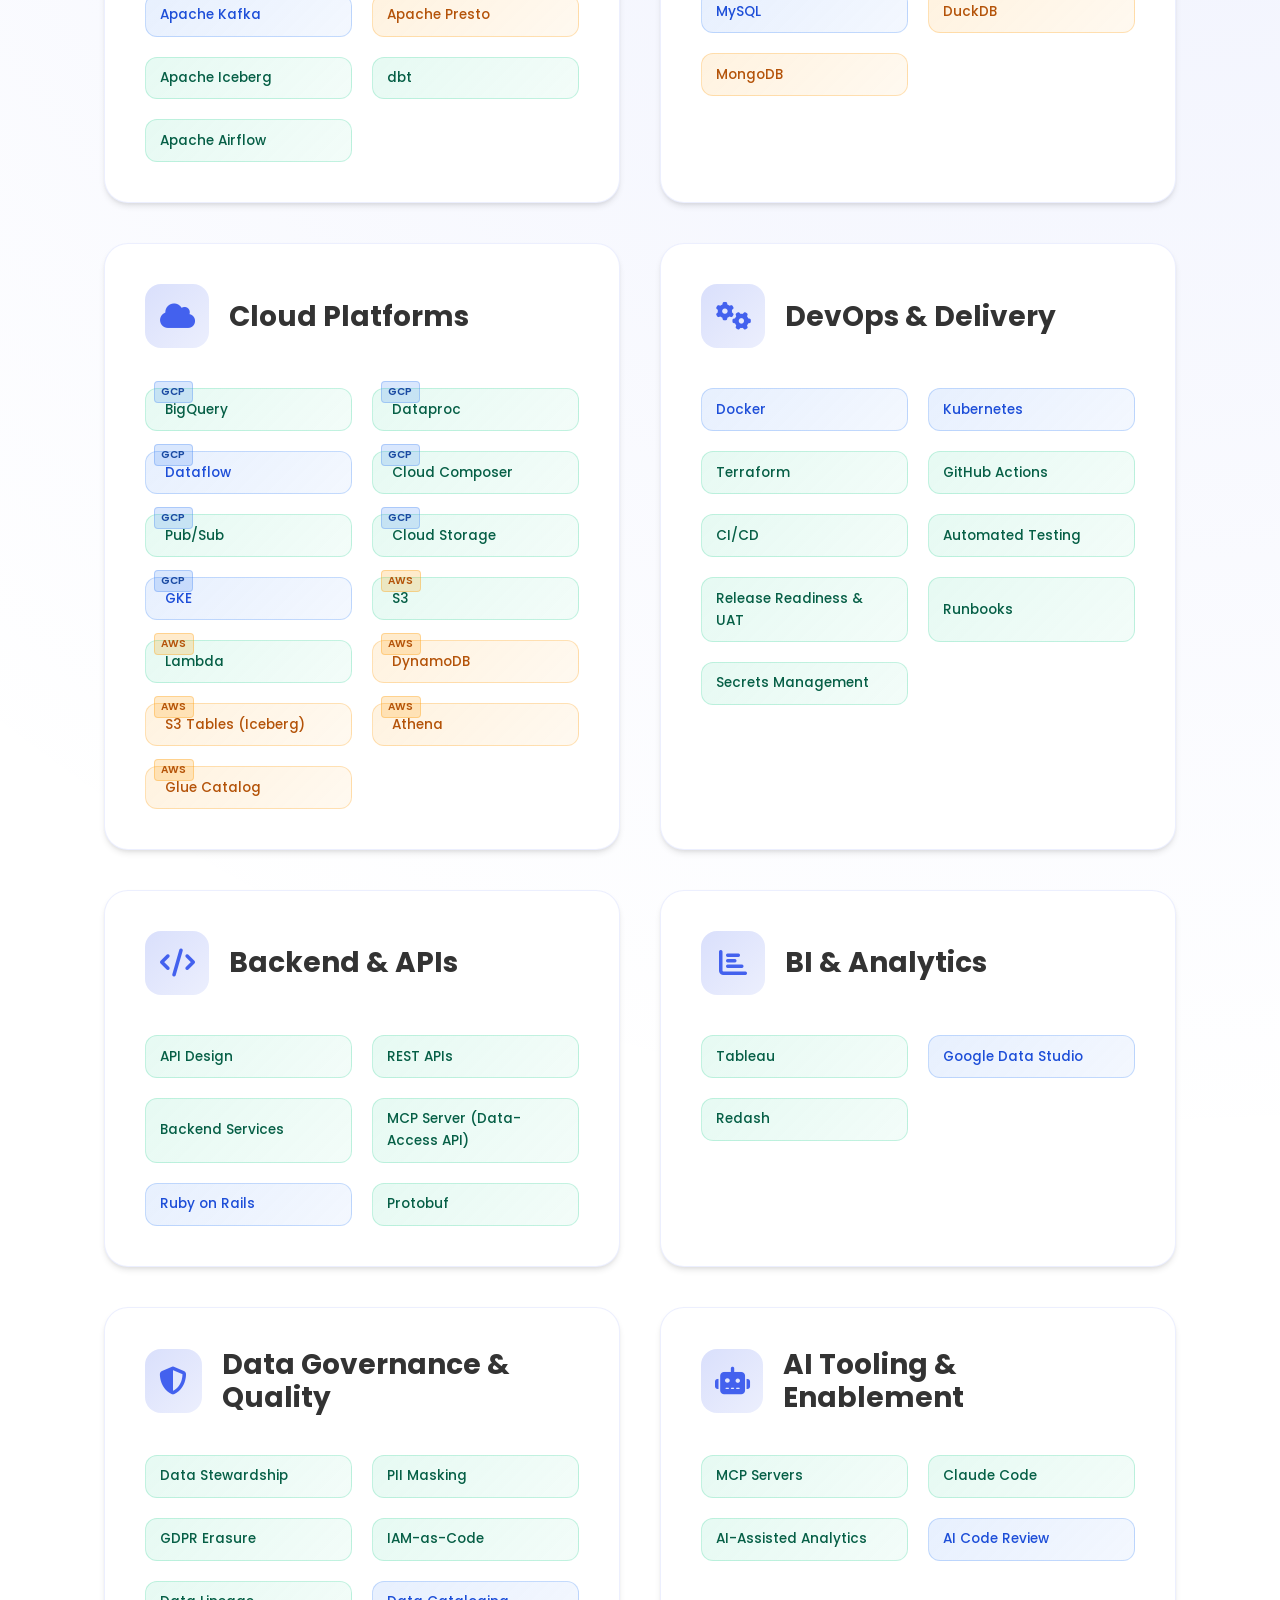
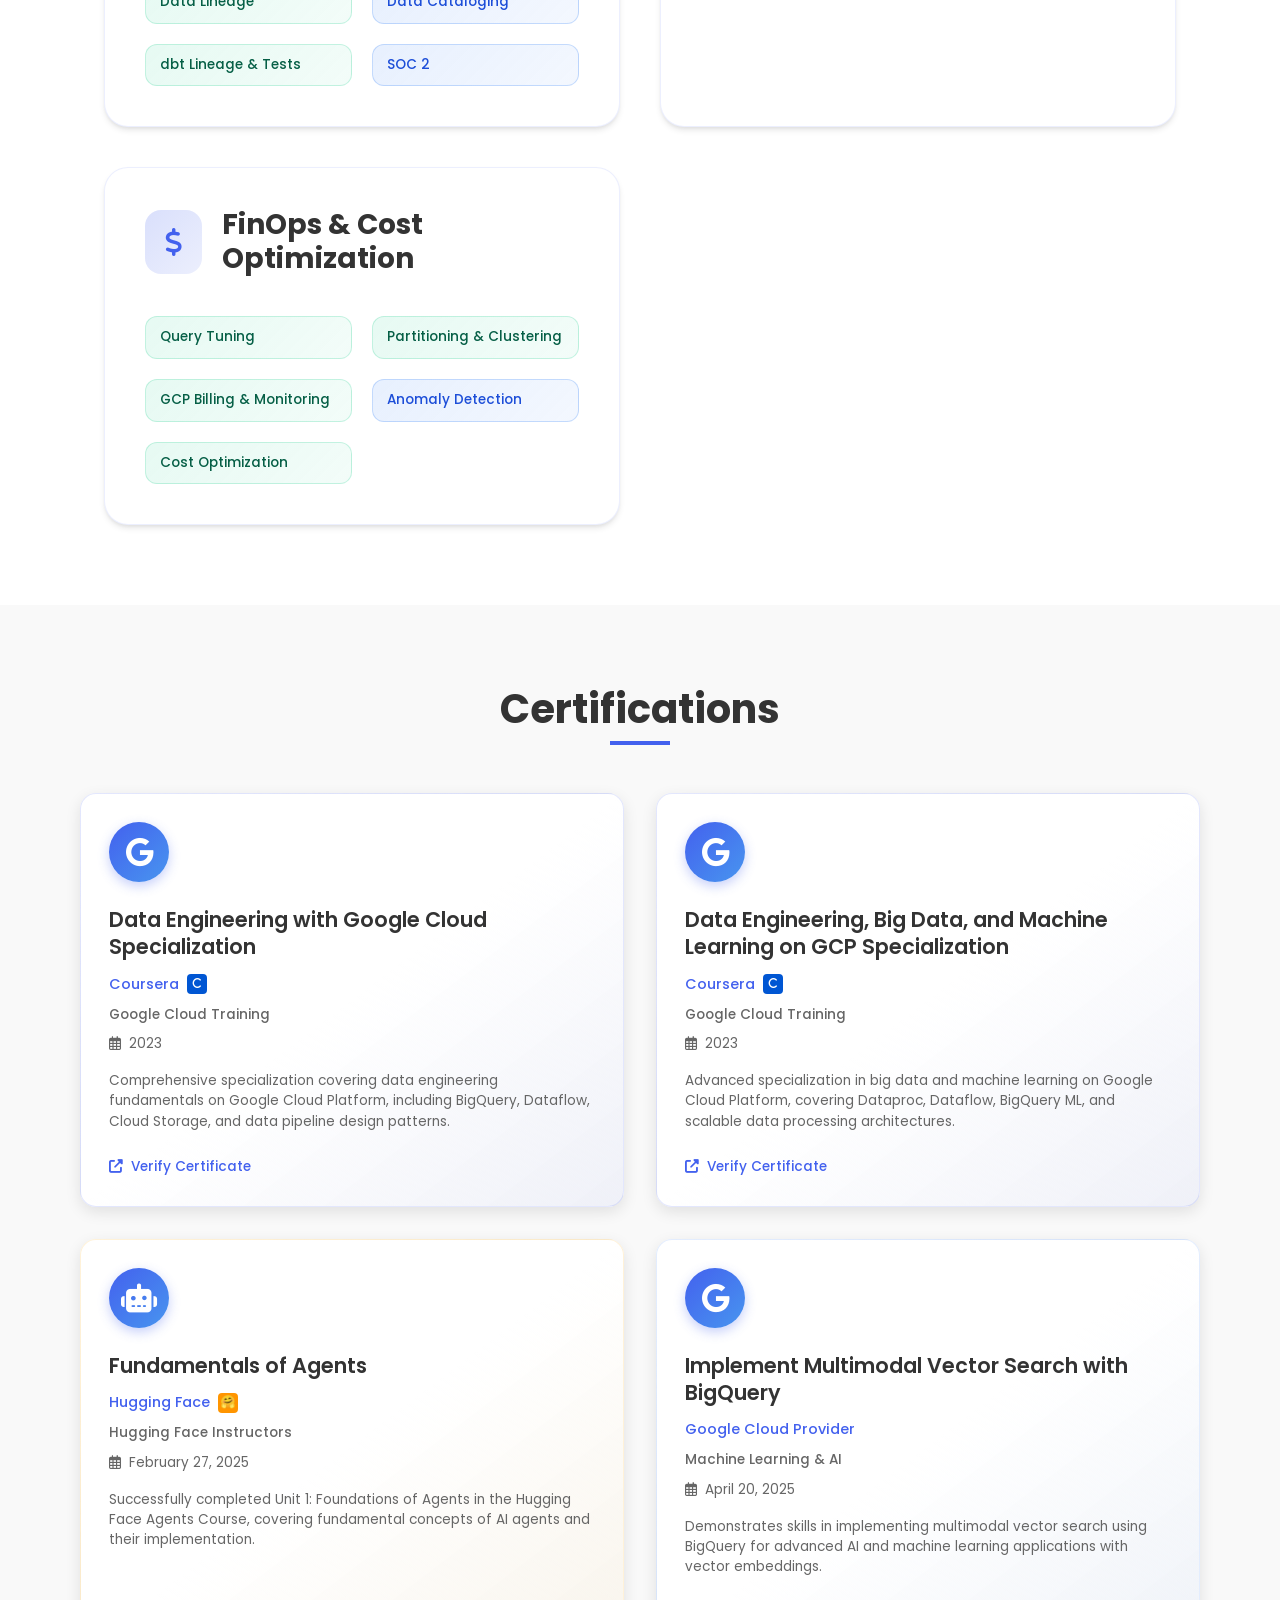
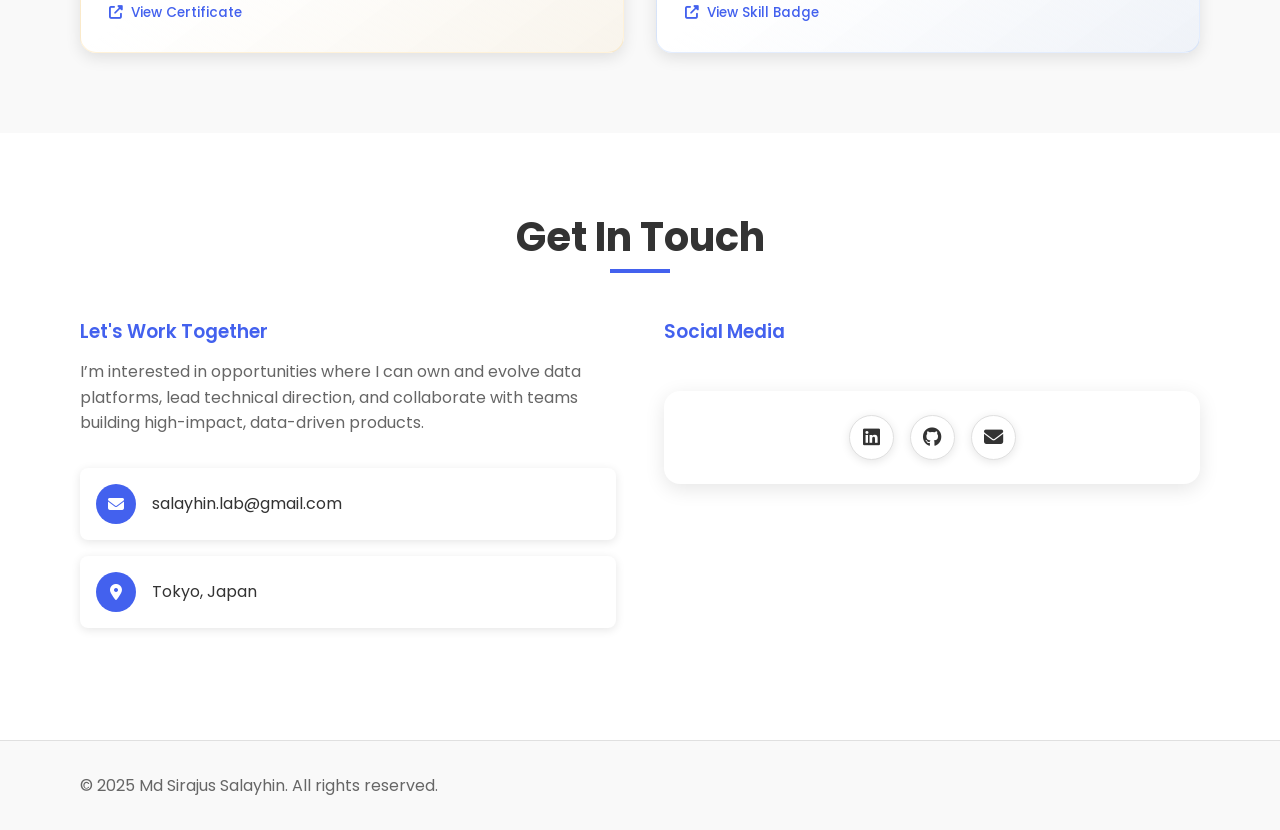
==== commit ee94b278: "Resume Updated" ====
--- a/index.html
+++ b/index.html
@@ -126,7 +126,7 @@
                     <p>I’m a Data Platform Architect with 15+ years across backend engineering and large-scale cloud
                         data platforms, currently the sole architect and primary technical decision-maker for a
                         company-wide data platform. I set the target architecture and design standards, and own delivery
-                        from requirements to production with security and compliance designed in from day one.</p>
+                        from requirements to production with security and compliance integrated from day one.</p>
                     <p>I specialize in solution architecture, lakehouse design, data governance &amp; security,
                         dbt-driven analytics, and FinOps: PII masking at ingest, GDPR user-data erasure, access control
                         as code, and platform-wide cost programs. Recently I designed a custom MCP server for governed,
@@ -206,8 +206,9 @@
                                 duplication, and protobuf schema evolution.</div>
                             <div class="achievement">Built the team's core pipeline framework: a Docker- and
                                 script-driven system that provisions ephemeral Dataproc clusters. It runs Scala/Spark
-                                ingestion of ~100 GB/day (peaks ~1 TB) of protobuf events from Pub/Sub through landing →
-                                bronze → gold medallion layers, with automated Iceberg table maintenance. Orchestrated
+                                ingestion of approximately 100 GB/day (peaking at 1 TB) of protobuf events from Pub/Sub
+                                through landing, bronze, and gold medallion layers, with automated Iceberg table
+                                maintenance. Orchestrated
                                 end-to-end on Cloud Composer (Airflow), the platform's primary orchestrator.</div>
                             <div class="achievement">Led adoption of dbt Cloud as the platform's modeling and
                                 semantic/metrics layer, with automated testing and documentation standards; analytics
@@ -225,7 +226,8 @@
                                 tracking; partnered with security engineers on SOC 2 compliance for the analytics layer.
                             </div>
                             <div class="achievement">Drove a platform-wide cost program spanning BigQuery optimization
-                                and the Iceberg migration, lowering monthly spend by ~60% (from ¥1.2M to under ¥500K).
+                                and the Iceberg migration, lowering monthly spend by approximately 60% (from ¥1.2M to
+                                under ¥500K).
                             </div>
                             <div class="achievement">Optimized BigQuery workloads using system tables and billing
                                 exports: partitioning, clustering, and gold-layer star-schema modeling (dim_/fact_
@@ -279,7 +281,8 @@
                                 handling 100K+ daily trips across courier delivery, ride-sharing, and food delivery,
                                 spanning multiple cities across Bangladesh and Nepal.</div>
                             <div class="achievement">Implemented data pipelines integrating transaction data from 20+
-                                sources plus streaming data at high volume (~50 GB/day) and velocity (peaks of 10K
+                                sources plus streaming data at high volume (approximately 50 GB/day) and velocity (peaks
+                                of 10K
                                 events/sec) on Spark, Dataflow, GCS, and Airflow.</div>
                             <div class="achievement">Created the metrics framework computing 100+ operational and
                                 financial KPIs (driver earnings, leaderboards, fleet and delivery operations) with
@@ -417,8 +420,9 @@
                         <h3>Production Apache Iceberg Lakehouse</h3>
                         <p class="section-subtitle">Staff Data Platform Engineer at Zeals Co., Ltd</p>
                         <p>Architected and operate a production Iceberg lakehouse on GCS (BigLake Metastore) with
-                            dual-engine access via BigQuery and Spark on Dataproc, with Scala pipelines ingesting ~100
-                            GB/day (peaks ~1 TB) of protobuf events through medallion layers, with automated compaction
+                            dual-engine access via BigQuery and Spark on Dataproc, with Scala pipelines ingesting
+                            approximately 100 GB/day (peaking at 1 TB) of protobuf events through medallion layers, with
+                            automated compaction
                             and snapshot expiry.</p>
                         <div class="project-tech">
                             <span class="tech-tag">GCP</span>
@@ -470,7 +474,8 @@
                         <h3>FinOps Cost Optimization Pipeline</h3>
                         <p class="section-subtitle">Staff Data Platform Engineer at Zeals Co., Ltd</p>
                         <p>Drove a platform-wide cost program (BigQuery optimization plus the Iceberg migration),
-                            cutting monthly spend by ~60% (from ¥1.2M to under ¥500K), with daily cost collection across
+                            cutting monthly spend by approximately 60% (from ¥1.2M to under ¥500K), with daily cost
+                            collection across
                             all GCP
                             projects, expensive-query and cache-miss alerts, and billing-based actuals.</p>
                         <div class="project-tech">
